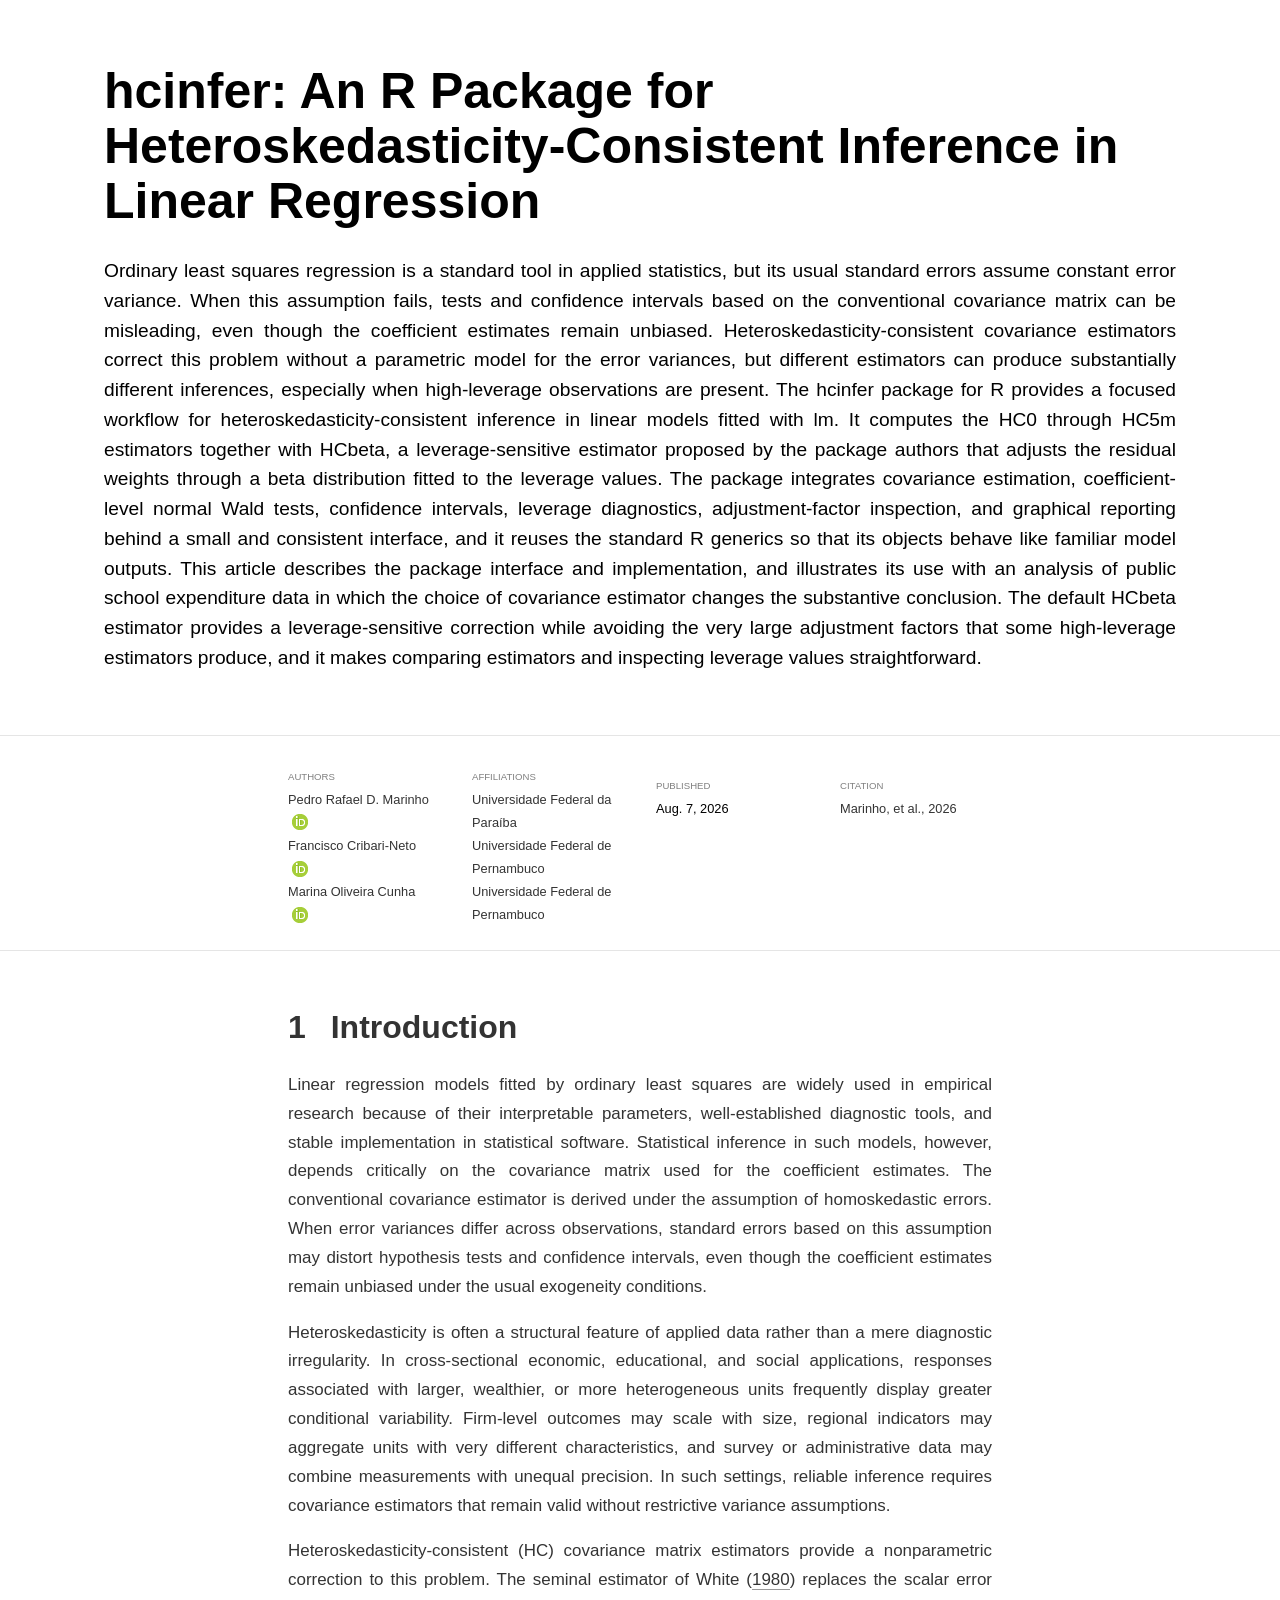
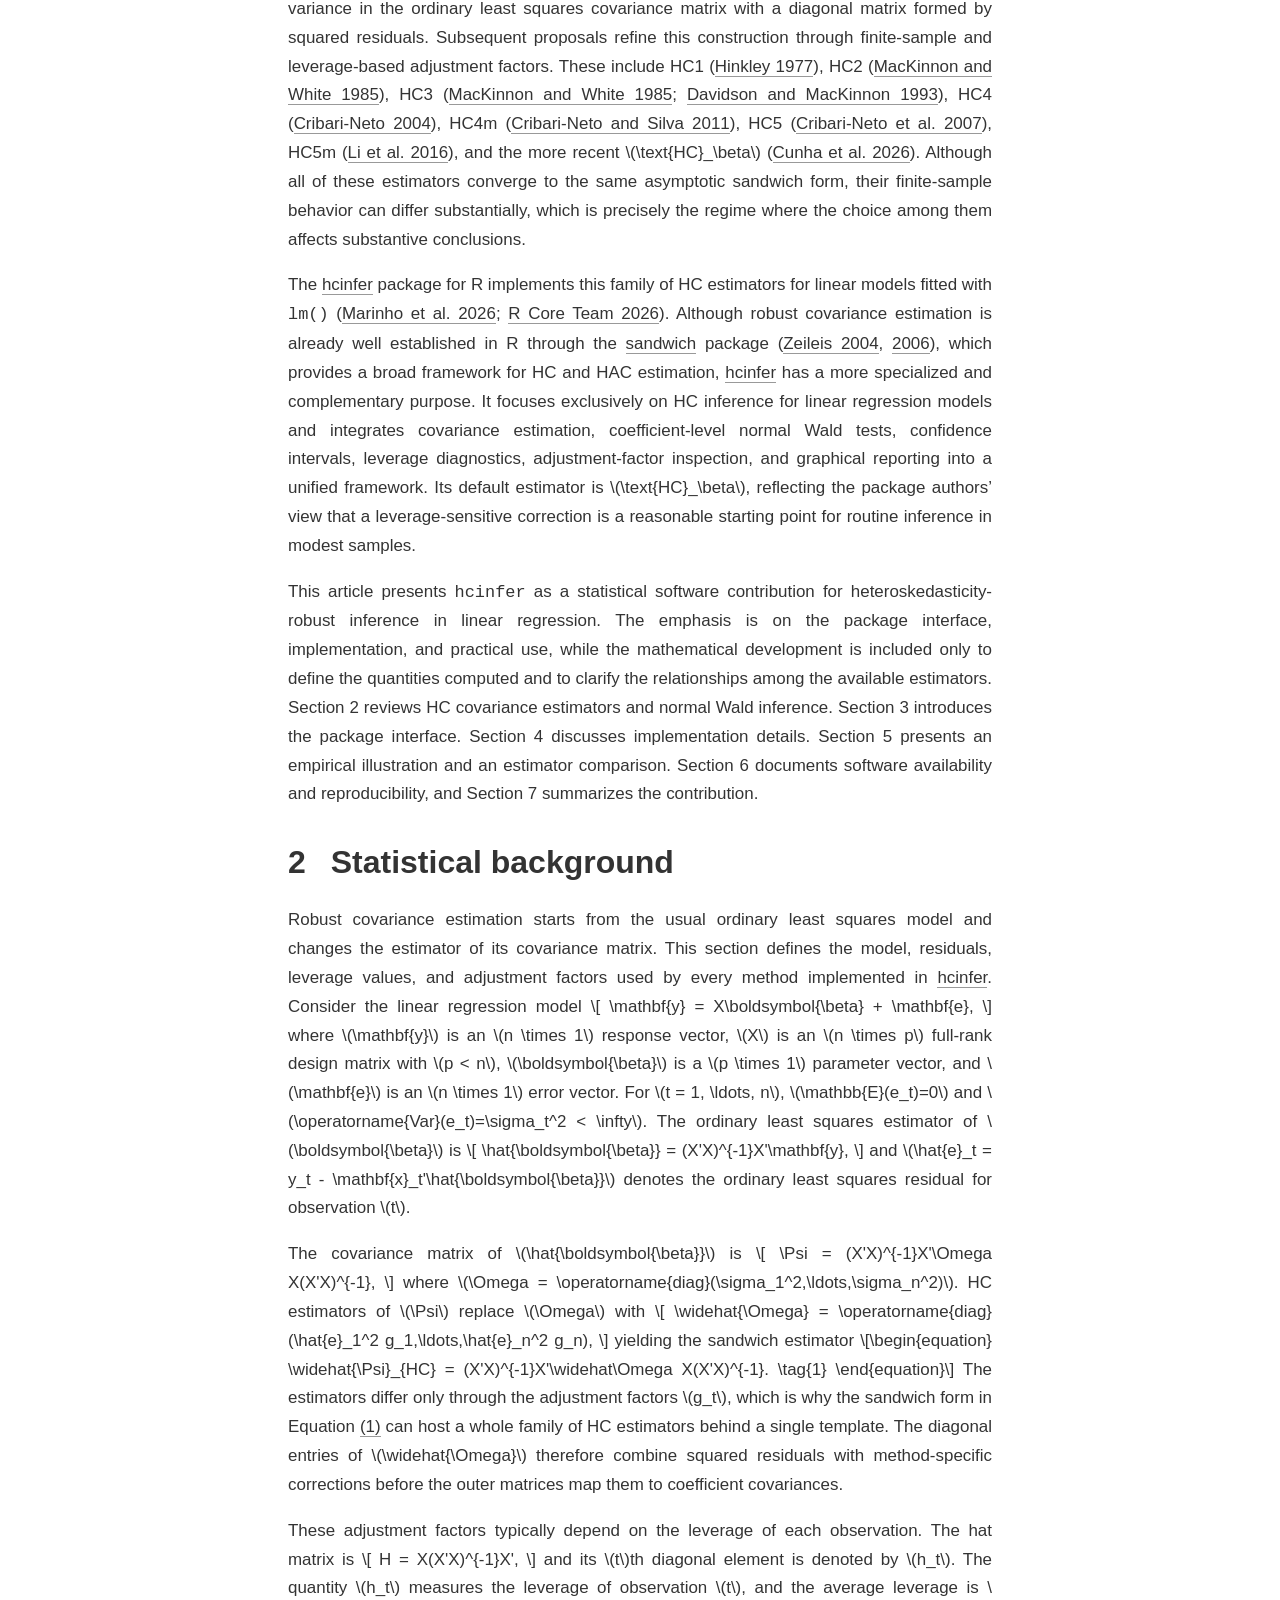
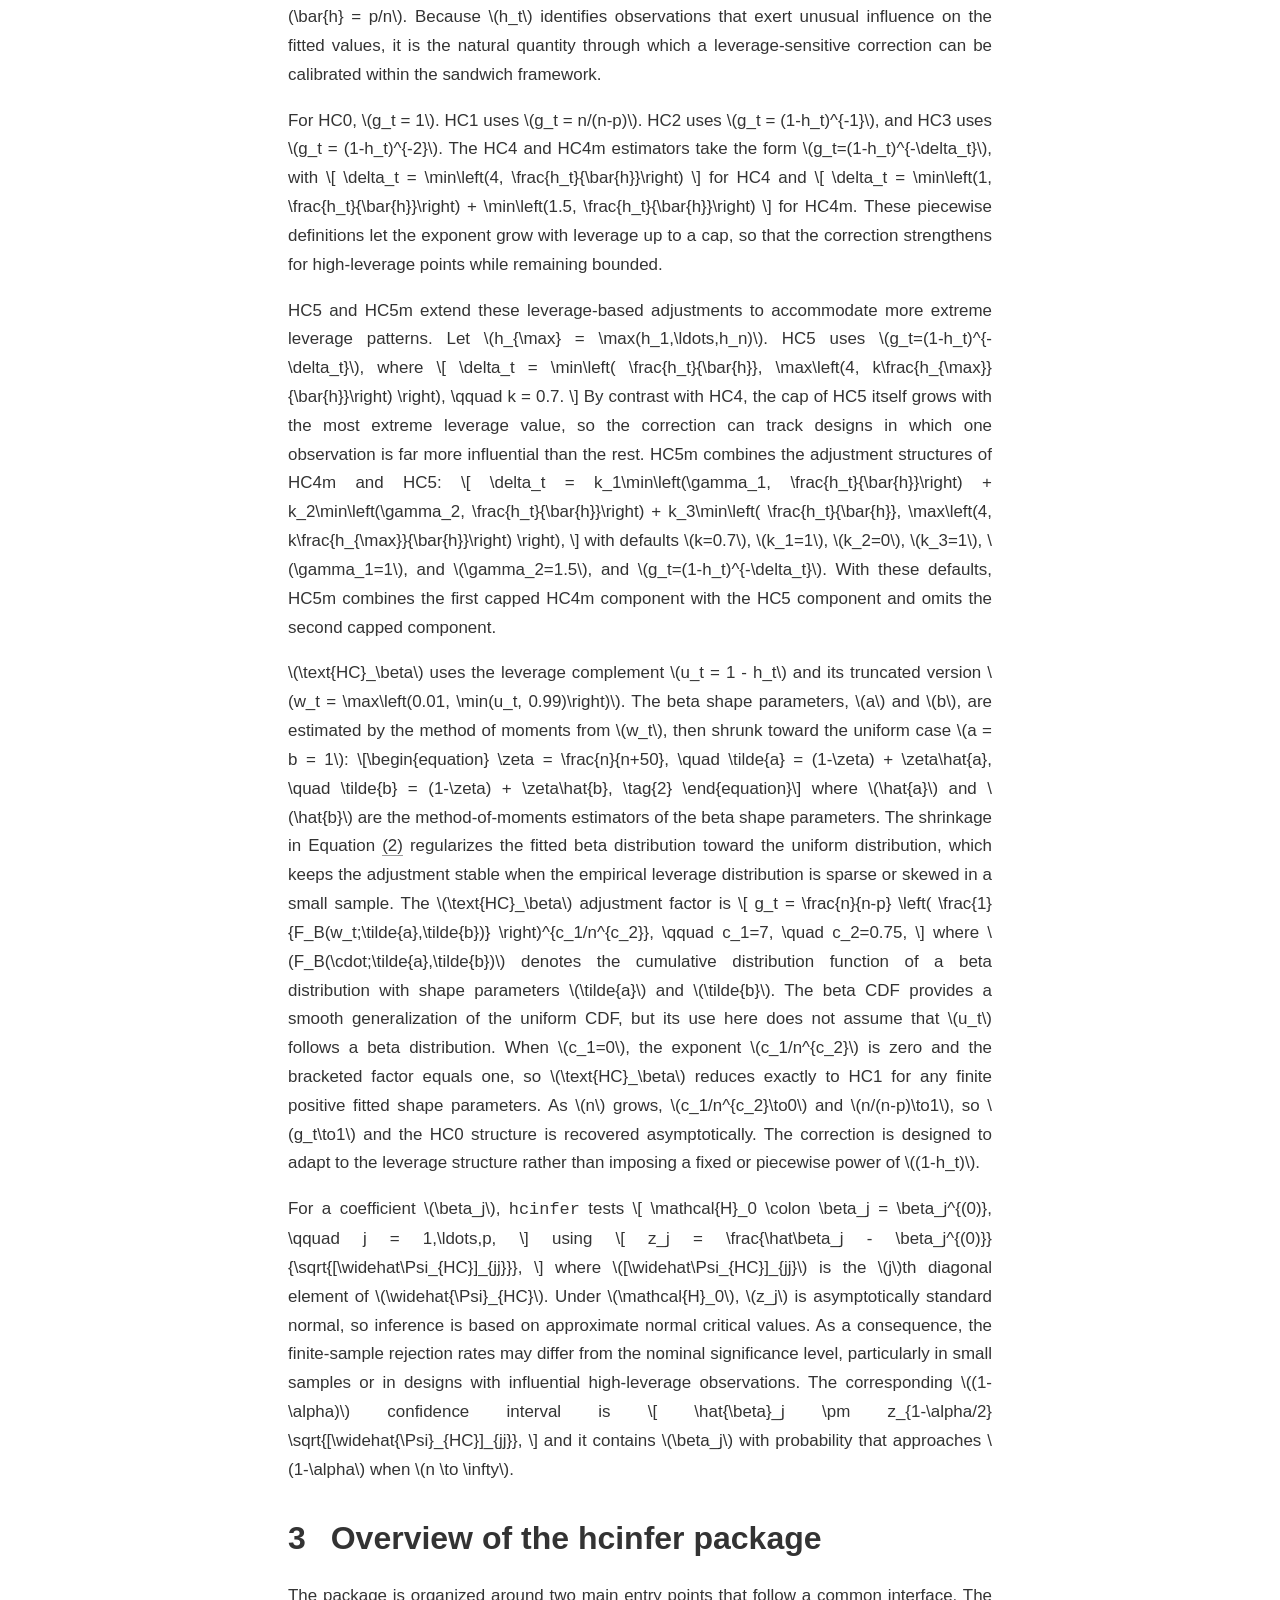
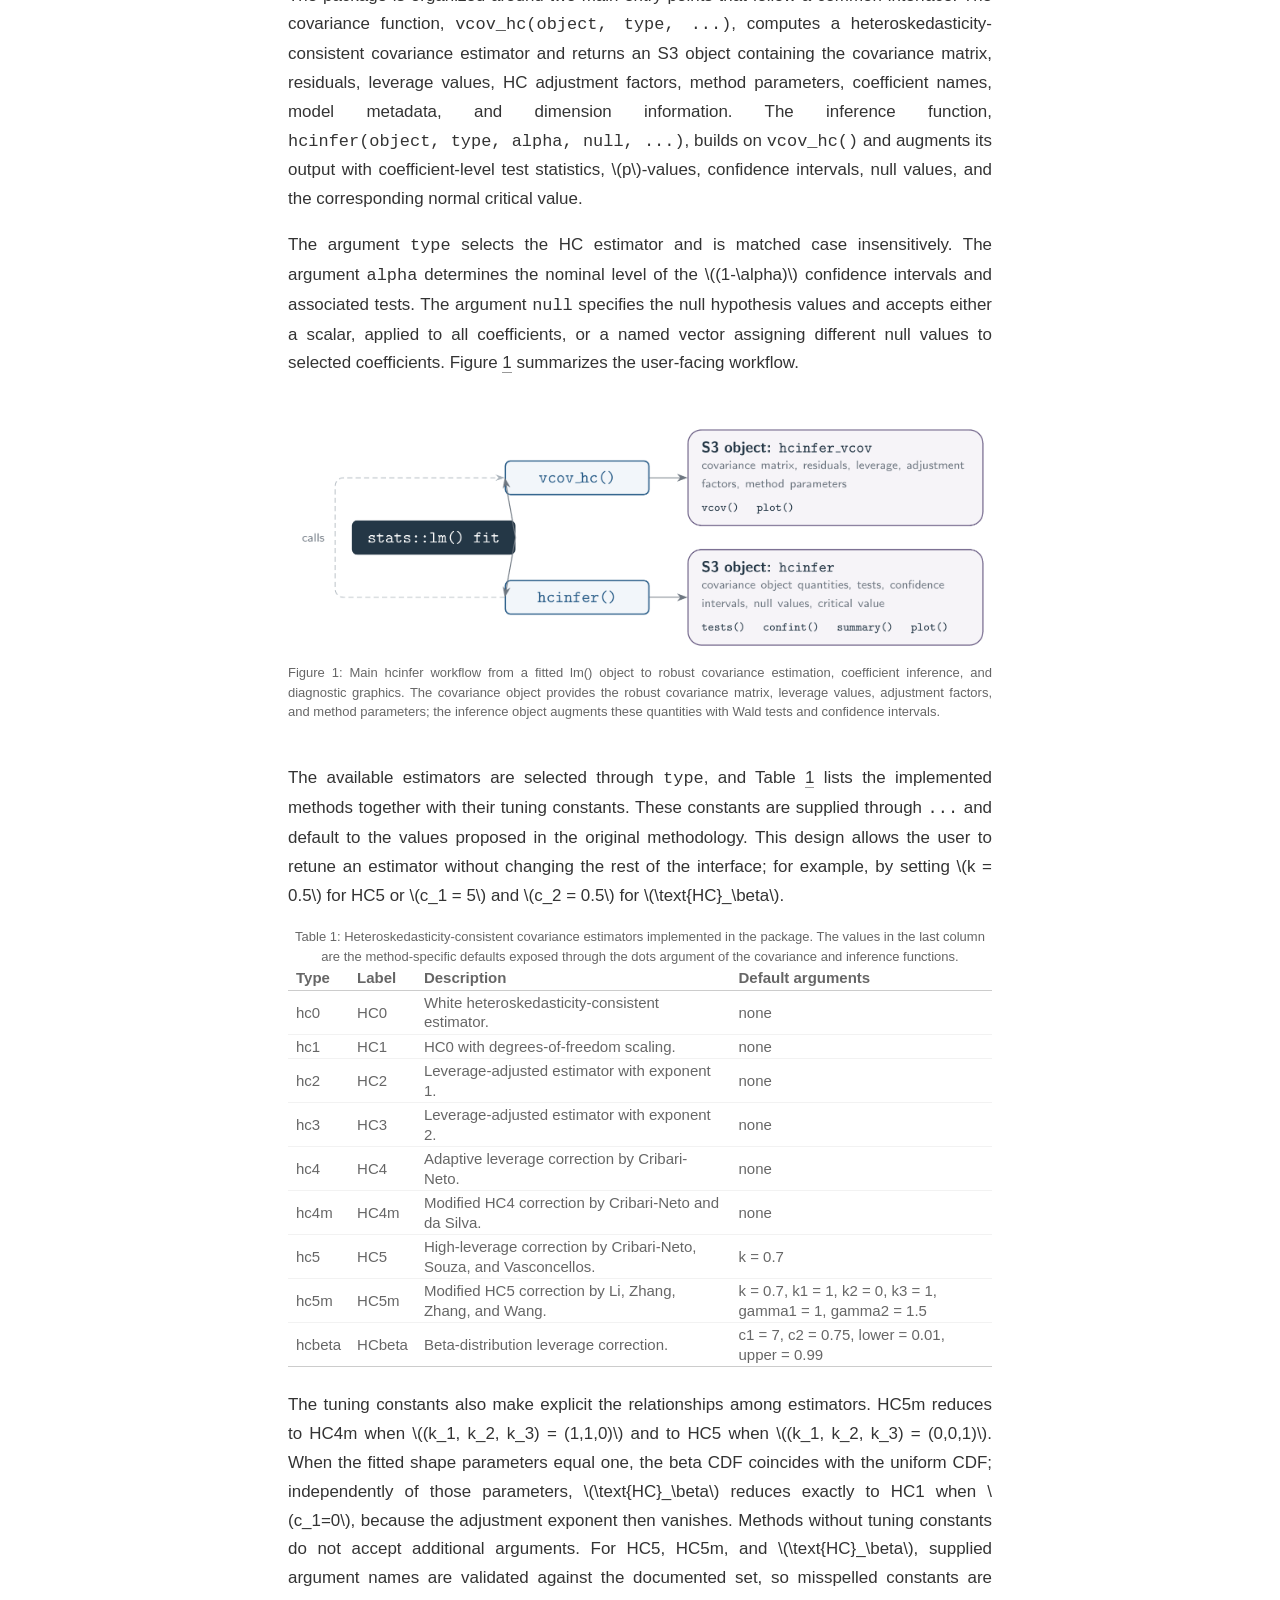
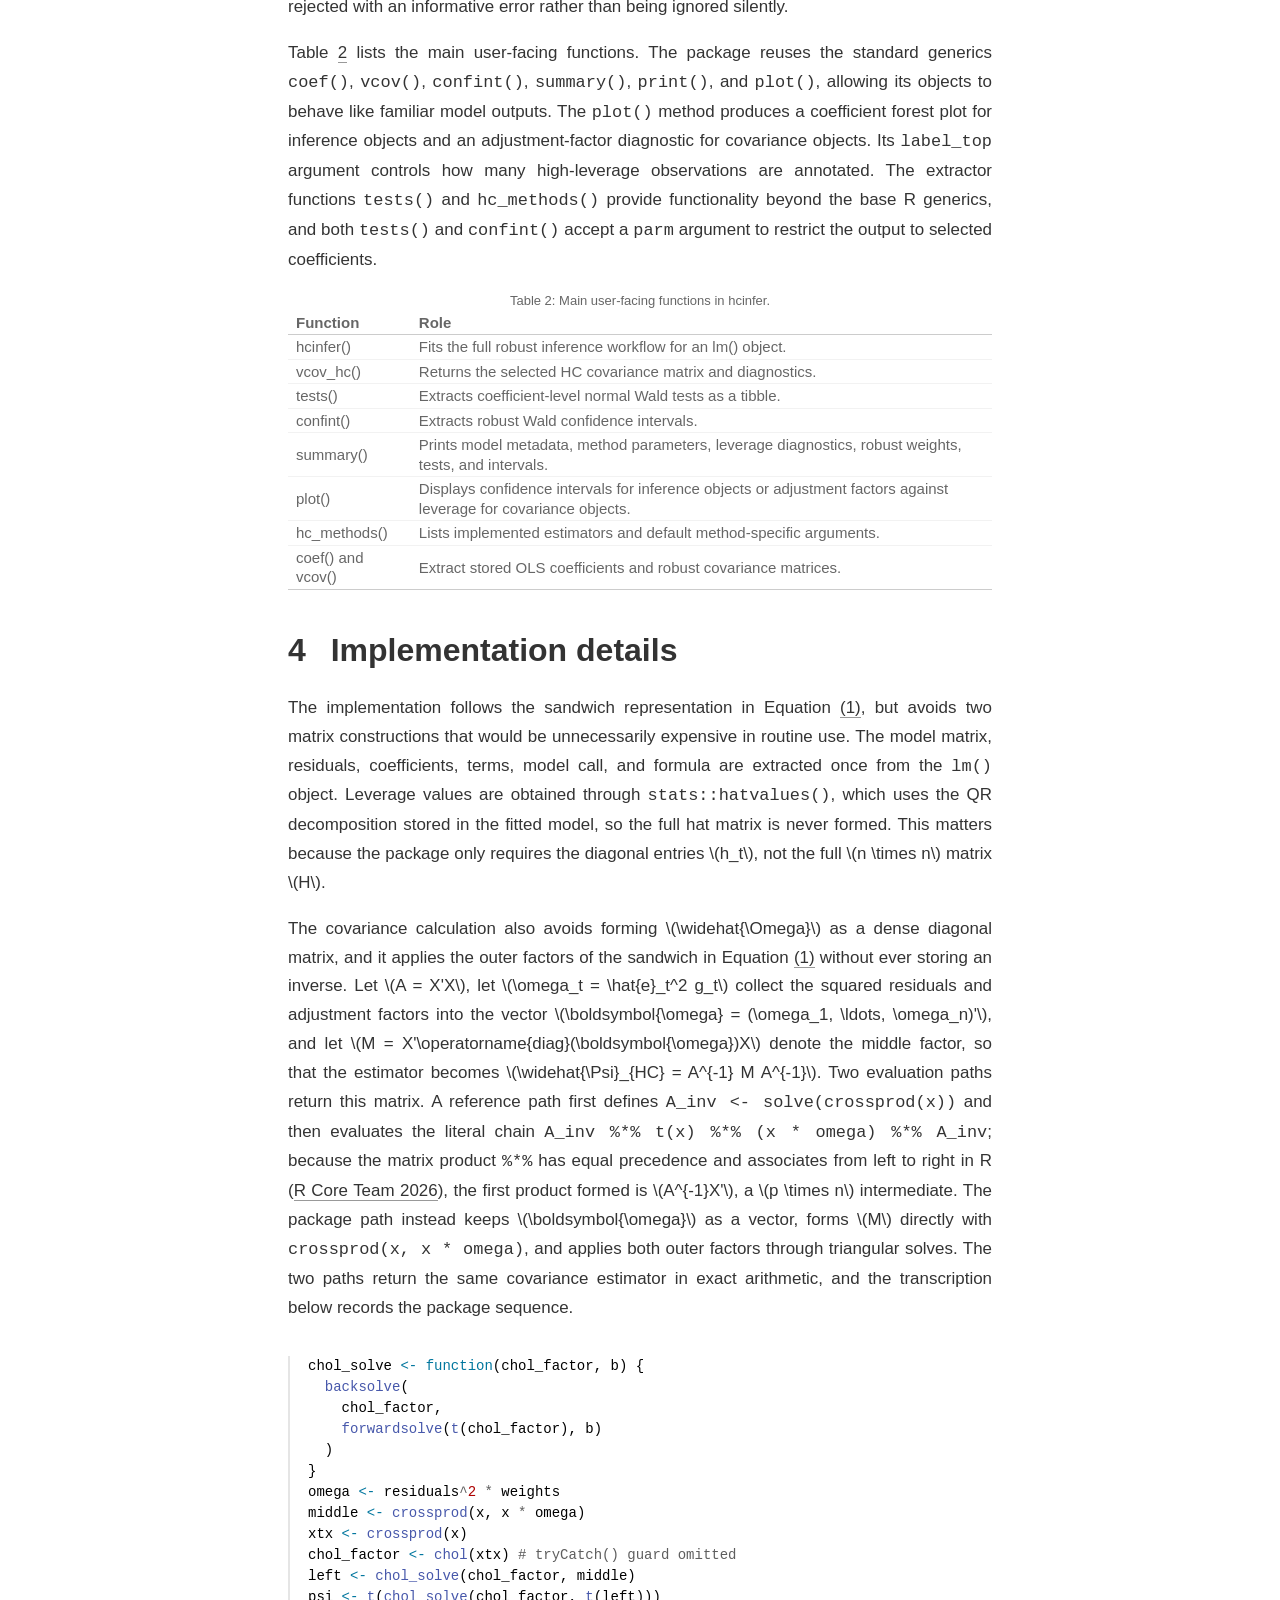
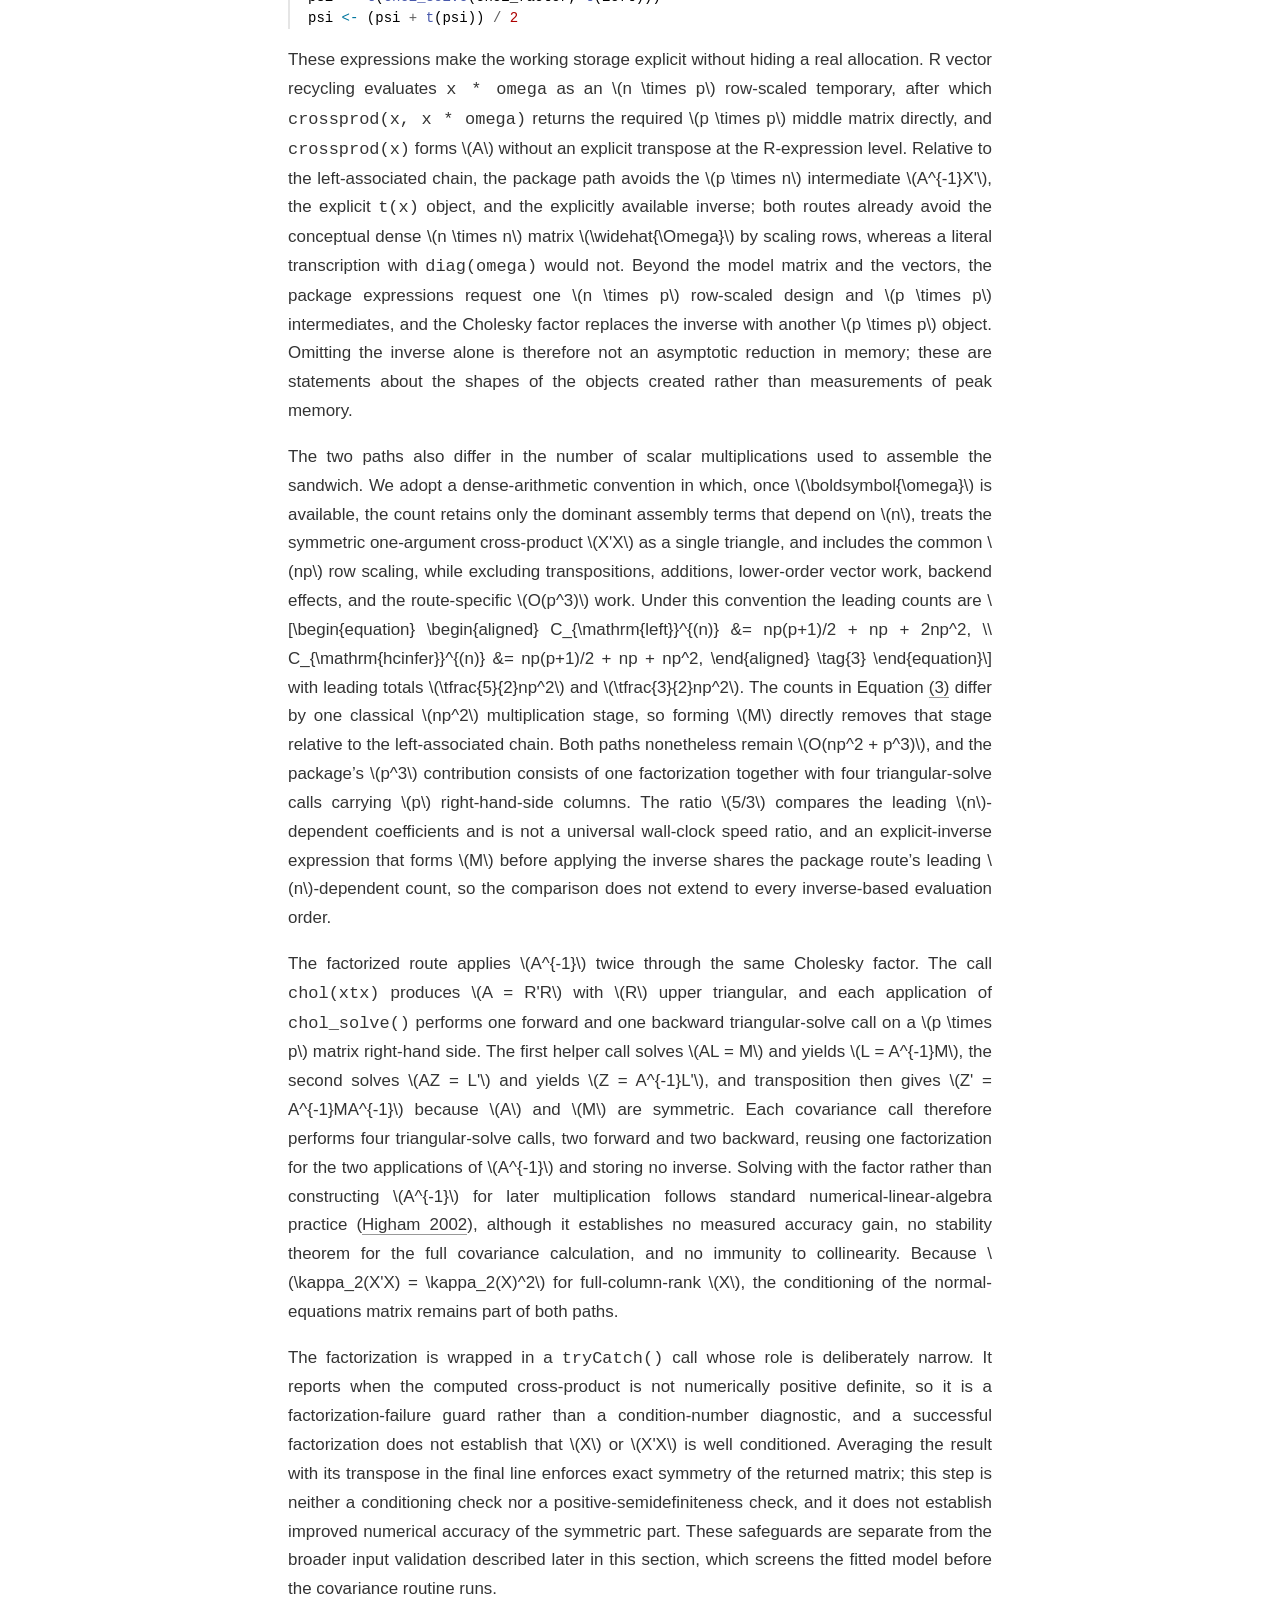
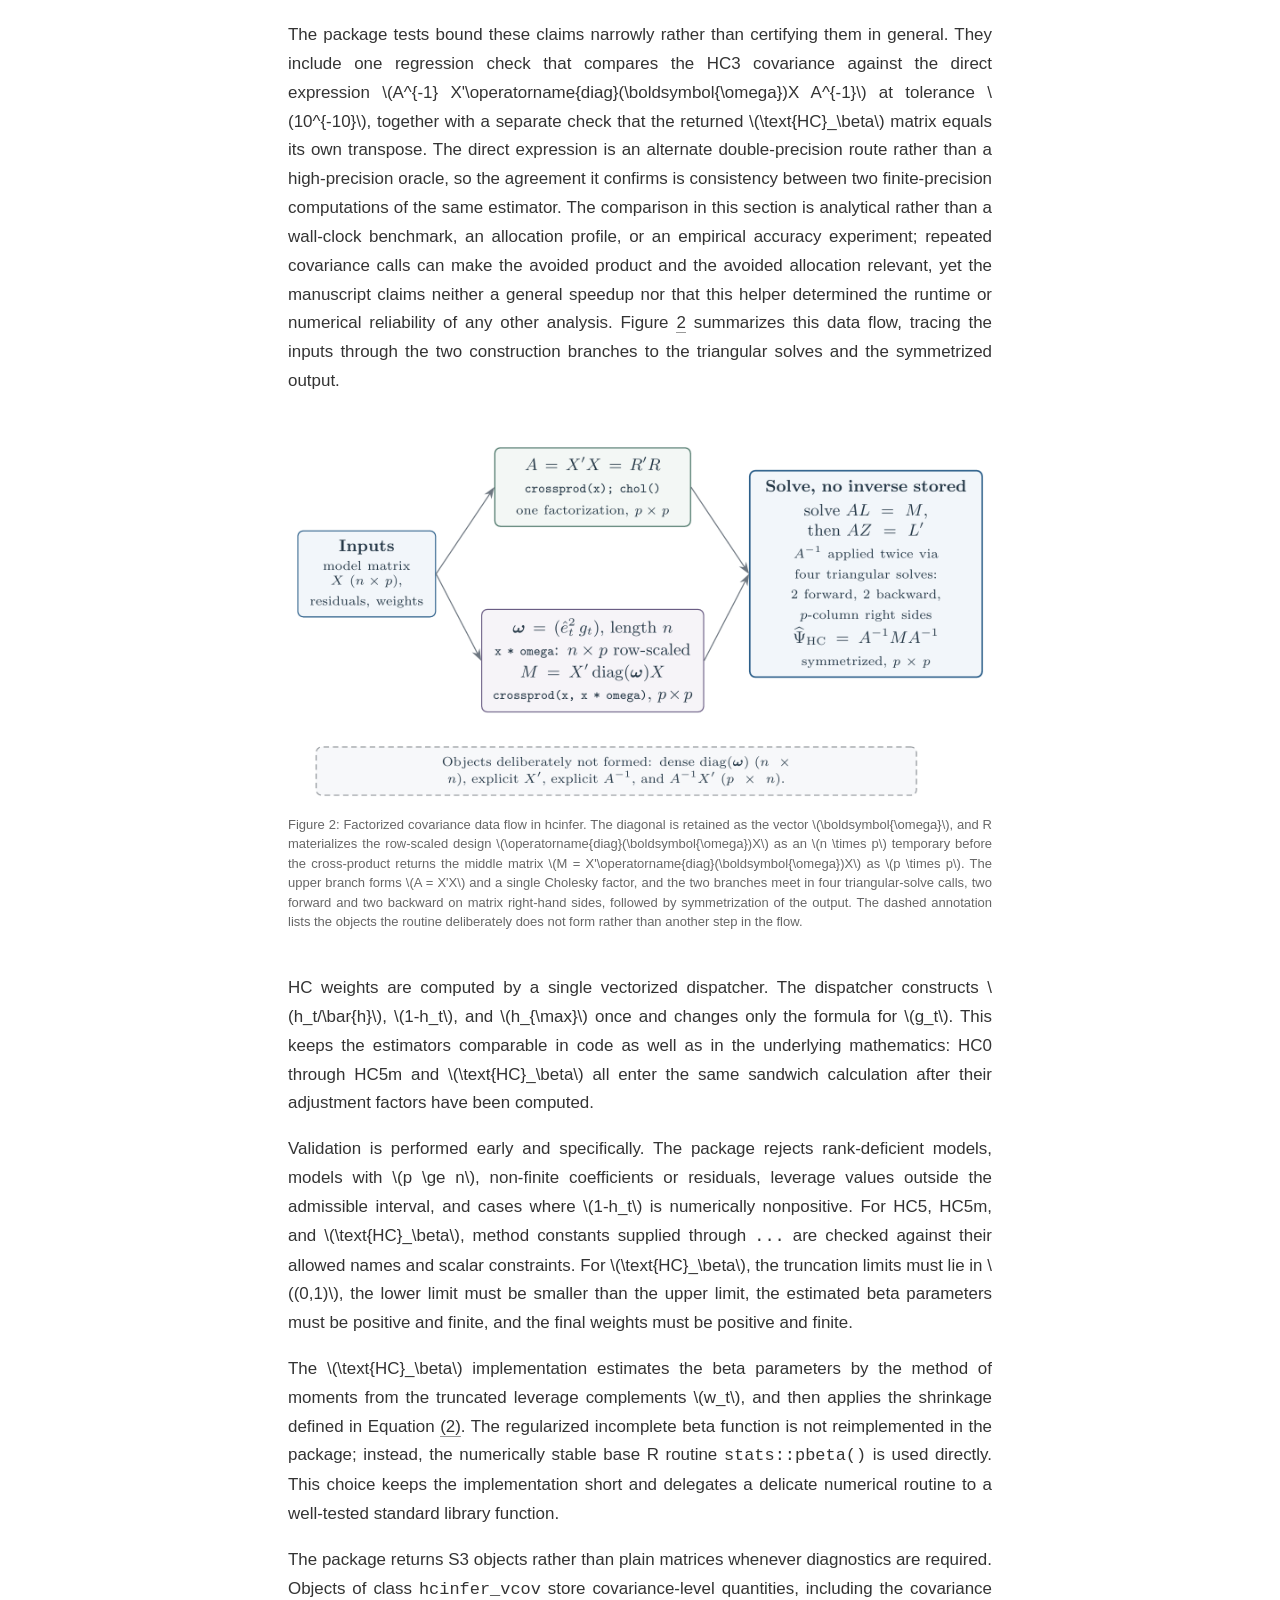
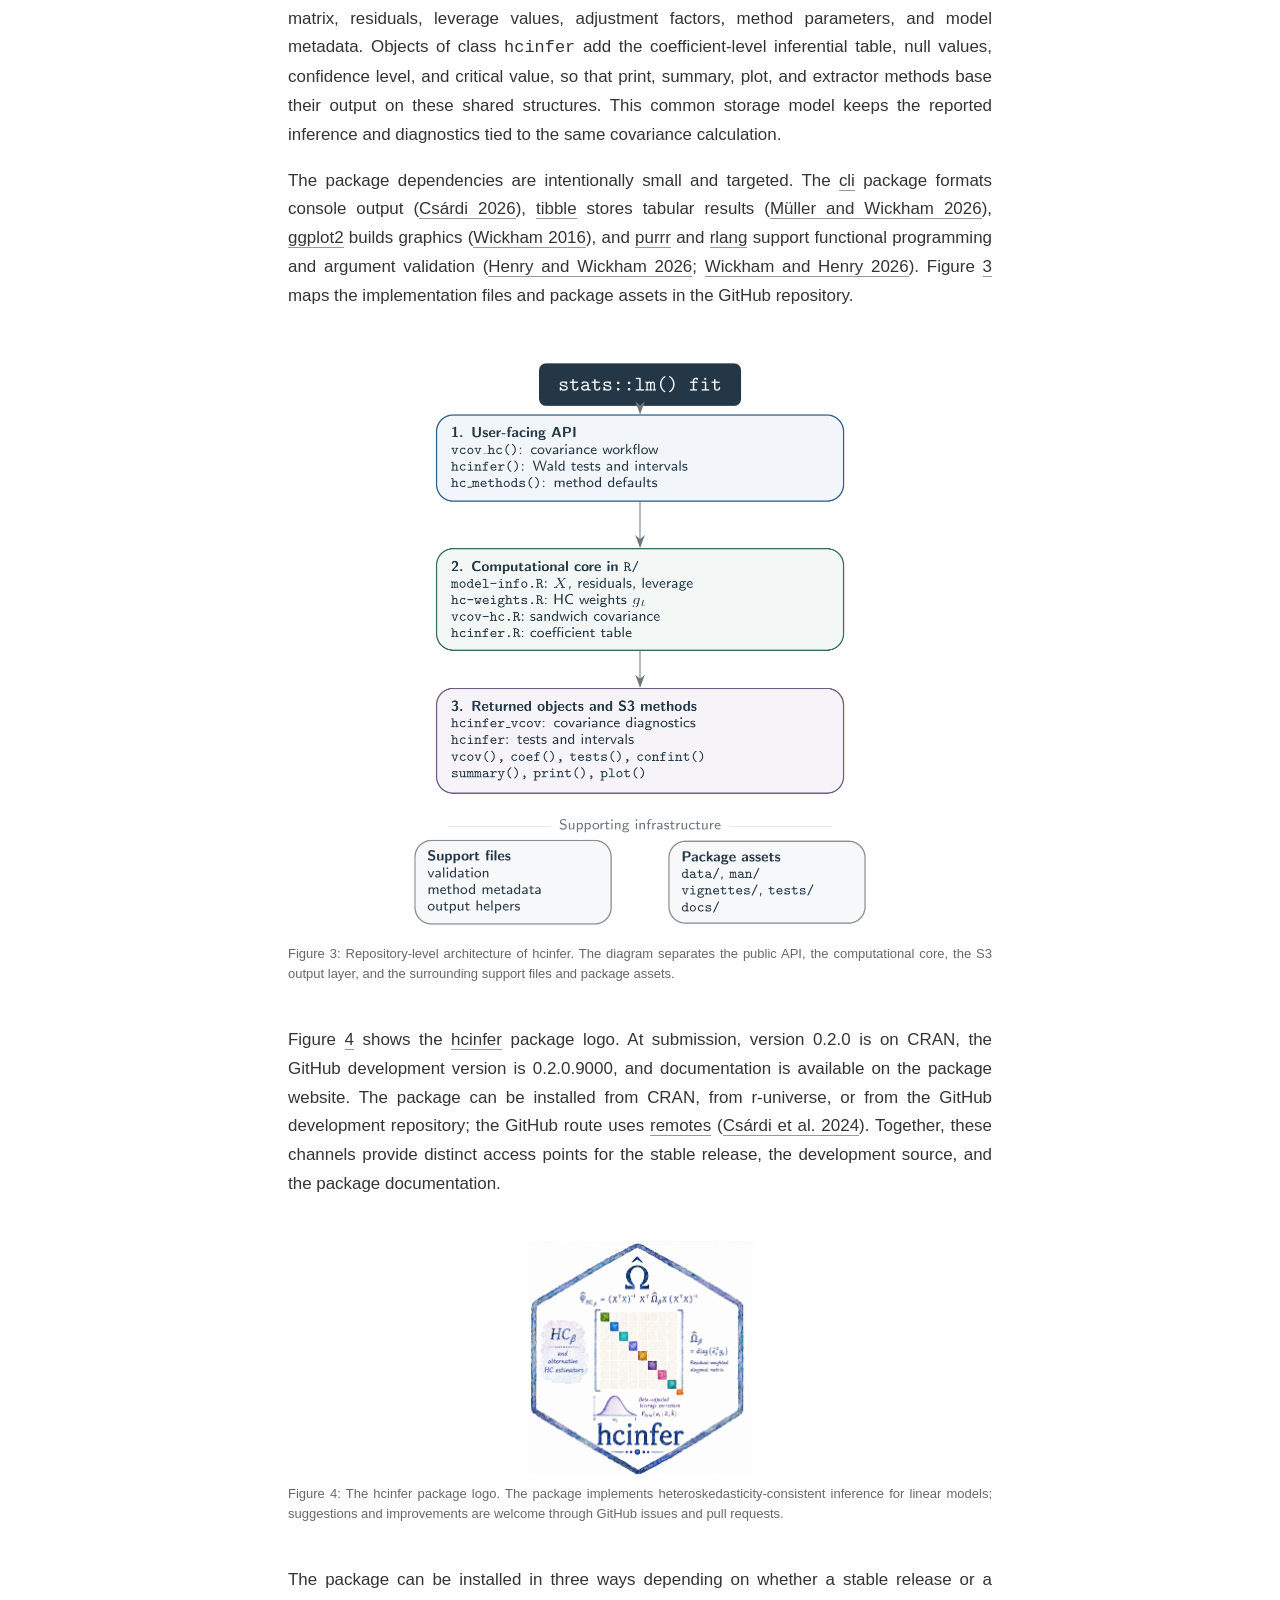
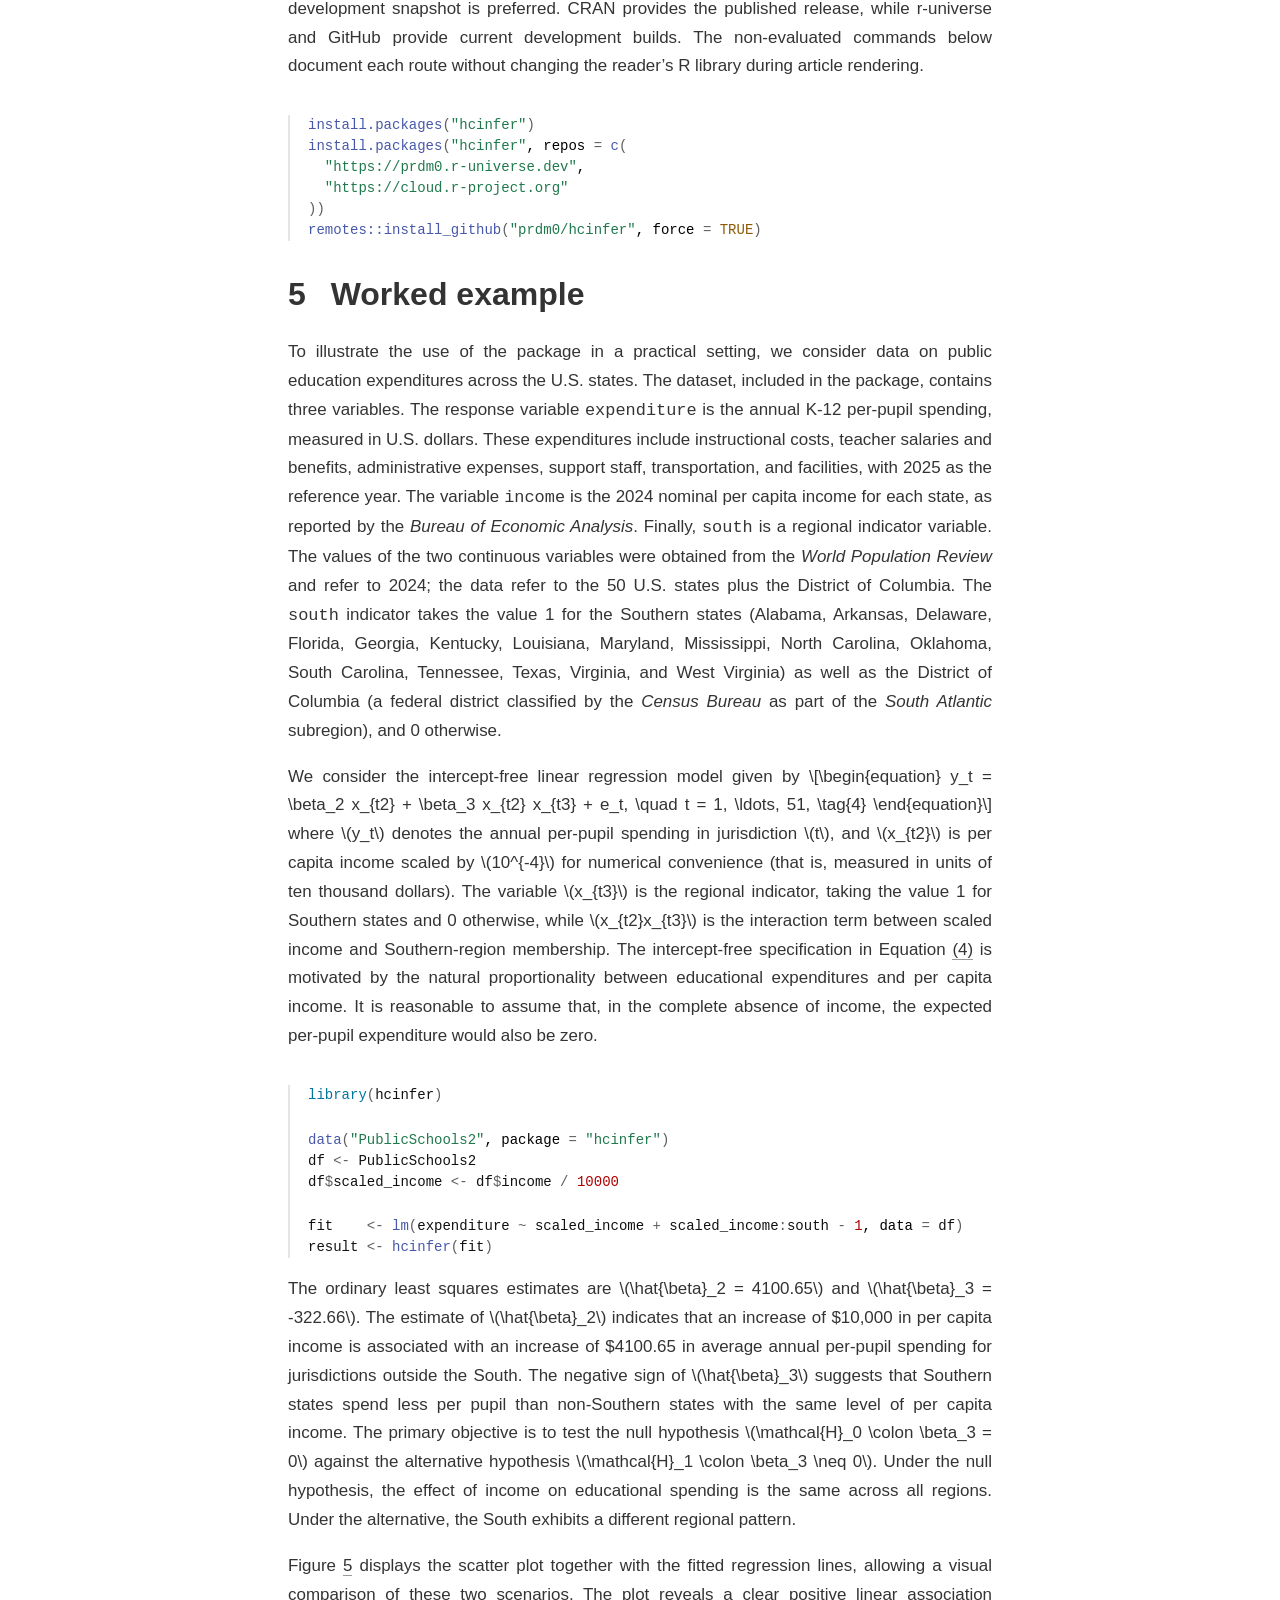
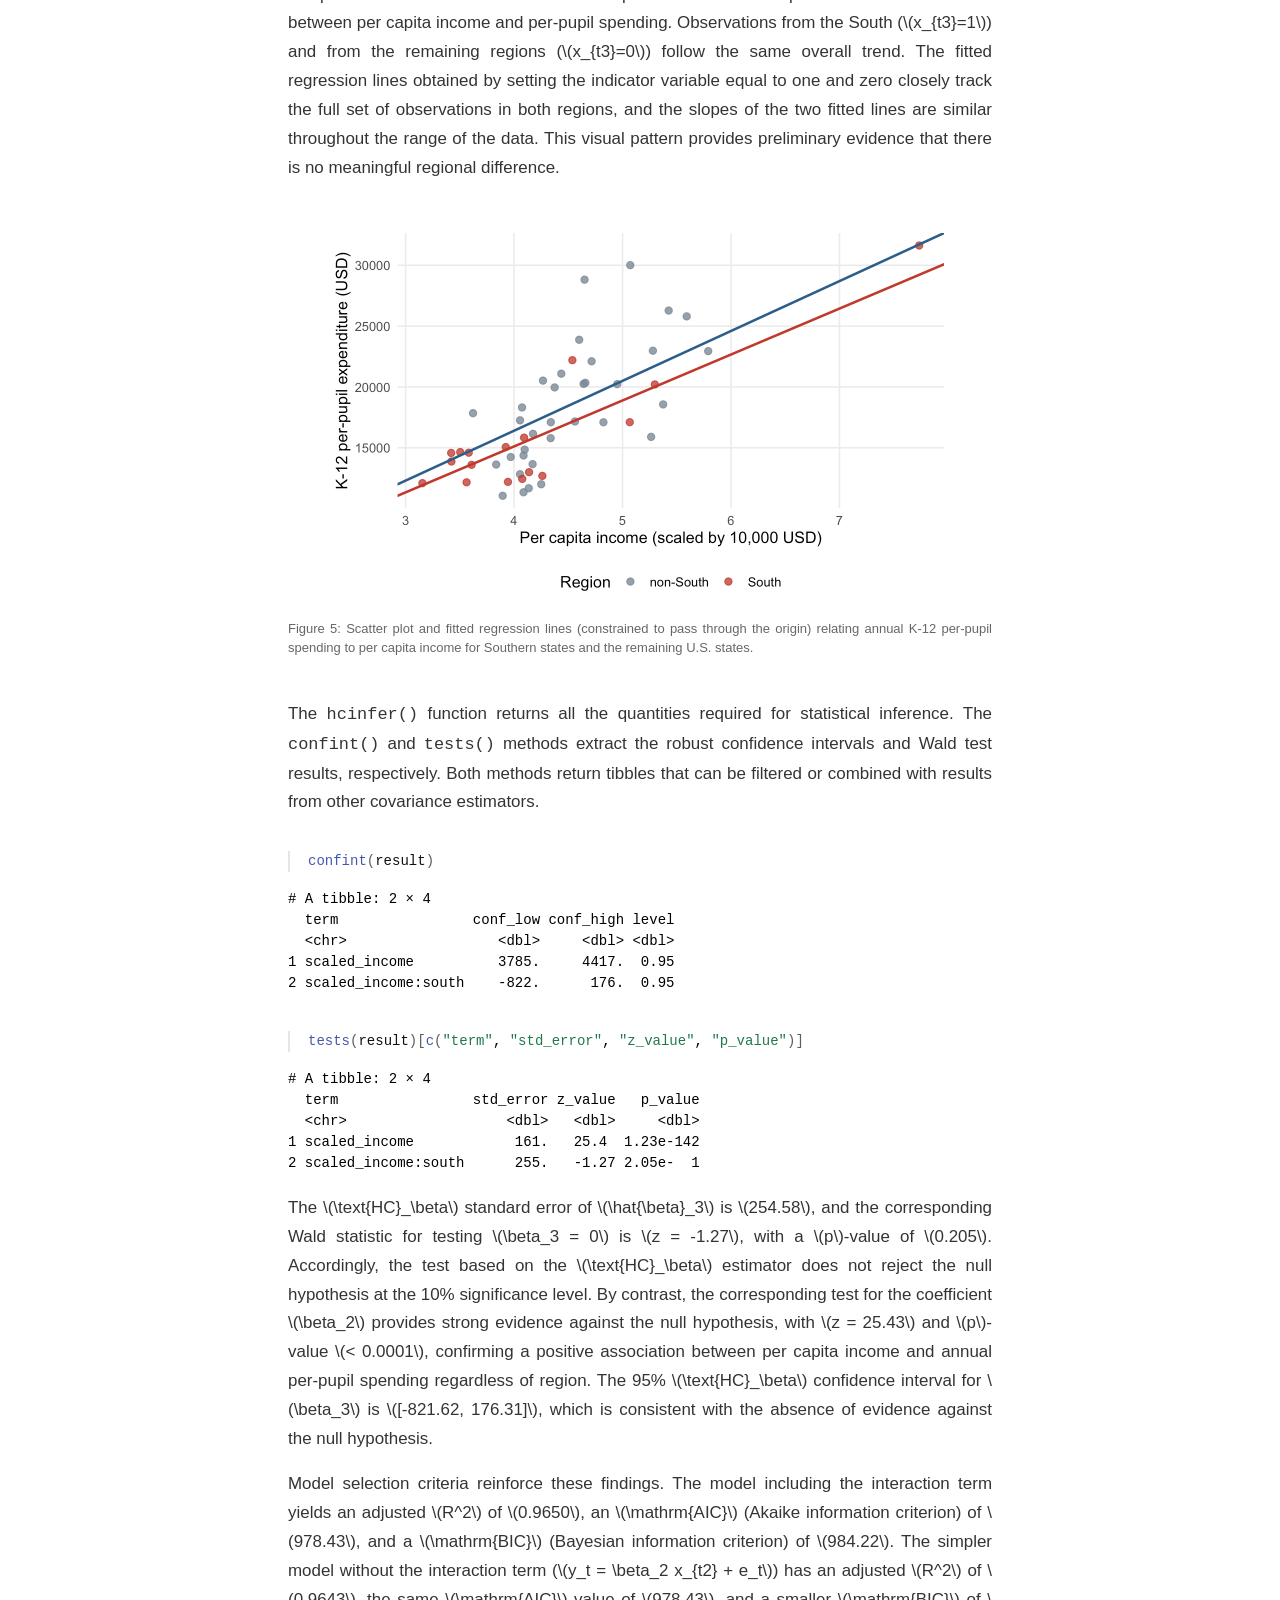
==== index.html @ 0553fd77 "new file:   index.html" ====
<!DOCTYPE html>

<html xmlns="http://www.w3.org/1999/xhtml" lang="en" xml:lang="en">

<head>
  <meta charset="utf-8" />
  <meta name="viewport" content="width=device-width, initial-scale=1" />
  <meta http-equiv="X-UA-Compatible" content="IE=Edge,chrome=1" />
  <meta name="generator" content="distill" />

  <style type="text/css">

body {
visibility: hidden;
}
</style>

 <!--radix_placeholder_import_source-->
 <!--/radix_placeholder_import_source-->

<style type="text/css">code{white-space: pre;}</style>
<style type="text/css" data-origin="pandoc">
html { -webkit-text-size-adjust: 100%; }
pre > code.sourceCode { white-space: pre; position: relative; }
pre > code.sourceCode > span { display: inline-block; line-height: 1.25; }
pre > code.sourceCode > span:empty { height: 1.2em; }
.sourceCode { overflow: visible; }
code.sourceCode > span { color: inherit; text-decoration: inherit; }
div.sourceCode { margin: 1em 0; }
pre.sourceCode { margin: 0; }
@media screen {
div.sourceCode { overflow: auto; }
}
@media print {
pre > code.sourceCode { white-space: pre-wrap; }
pre > code.sourceCode > span { text-indent: -5em; padding-left: 5em; }
}
pre.numberSource code
{ counter-reset: source-line 0; }
pre.numberSource code > span
{ position: relative; left: -4em; counter-increment: source-line; }
pre.numberSource code > span > a:first-child::before
{ content: counter(source-line);
position: relative; left: -1em; text-align: right; vertical-align: baseline;
border: none; display: inline-block;
-webkit-touch-callout: none; -webkit-user-select: none;
-khtml-user-select: none; -moz-user-select: none;
-ms-user-select: none; user-select: none;
padding: 0 4px; width: 4em;
color: #aaaaaa;
}
pre.numberSource { margin-left: 3em; border-left: 1px solid #aaaaaa; padding-left: 4px; }
div.sourceCode
{ color: #00769e; background-color: #f1f3f5; }
@media screen {
pre > code.sourceCode > span > a:first-child::before { text-decoration: underline; }
}
code span { color: #00769e; } 
code span.al { color: #ad0000; } 
code span.an { color: #5e5e5e; } 
code span.at { color: #657422; } 
code span.bn { color: #ad0000; } 
code span.bu { } 
code span.cf { color: #00769e; } 
code span.ch { color: #20794d; } 
code span.cn { color: #8f5902; } 
code span.co { color: #5e5e5e; } 
code span.cv { color: #5e5e5e; font-style: italic; } 
code span.do { color: #5e5e5e; font-style: italic; } 
code span.dt { color: #ad0000; } 
code span.dv { color: #ad0000; } 
code span.er { color: #ad0000; } 
code span.ex { } 
code span.fl { color: #ad0000; } 
code span.fu { color: #4758ab; } 
code span.im { } 
code span.in { color: #5e5e5e; } 
code span.kw { color: #00769e; } 
code span.op { color: #5e5e5e; } 
code span.ot { color: #00769e; } 
code span.pp { color: #ad0000; } 
code span.sc { color: #5e5e5e; } 
code span.ss { color: #20794d; } 
code span.st { color: #20794d; } 
code span.va { color: #111111; } 
code span.vs { color: #20794d; } 
code span.wa { color: #5e5e5e; font-style: italic; } 
</style>

<style>
div.csl-bib-body { }
div.csl-entry {
clear: both;
margin-bottom: 0em;
}
.hanging div.csl-entry {
margin-left:2em;
text-indent:-2em;
}
div.csl-left-margin {
min-width:2em;
float:left;
}
div.csl-right-inline {
margin-left:2em;
padding-left:1em;
}
div.csl-indent {
margin-left: 2em;
}
</style>

  <!--radix_placeholder_meta_tags-->
  <title>hcinfer: An R Package for Heteroskedasticity-Consistent Inference in Linear Regression</title>

  <meta property="description" itemprop="description" content="Ordinary least squares regression is a standard tool in applied statistics, but its usual standard errors assume constant error variance. When this assumption fails, tests and confidence intervals based on the conventional covariance matrix can be misleading, even though the coefficient estimates remain unbiased. Heteroskedasticity-consistent covariance estimators correct this problem without a parametric model for the error variances, but different estimators can produce substantially different inferences, especially when high-leverage observations are present. The hcinfer package for R provides a focused workflow for heteroskedasticity-consistent inference in linear models fitted with lm. It computes the HC0 through HC5m estimators together with HCbeta, a leverage-sensitive estimator proposed by the package authors that adjusts the residual weights through a beta distribution fitted to the leverage values. The package integrates covariance estimation, coefficient-level normal Wald tests, confidence intervals, leverage diagnostics, adjustment-factor inspection, and graphical reporting behind a small and consistent interface, and it reuses the standard R generics so that its objects behave like familiar model outputs. This article describes the package interface and implementation, and illustrates its use with an analysis of public school expenditure data in which the choice of covariance estimator changes the substantive conclusion. The default HCbeta estimator provides a leverage-sensitive correction while avoiding the very large adjustment factors that some high-leverage estimators produce, and it makes comparing estimators and inspecting leverage values straightforward." />


  <!--  https://schema.org/Article -->
  <meta property="article:published" itemprop="datePublished" content="2026-08-07" />
  <meta property="article:created" itemprop="dateCreated" content="2026-08-07" />
  <meta name="article:author" content="Pedro Rafael D. Marinho" />
  <meta name="article:author" content="Francisco Cribari-Neto" />
  <meta name="article:author" content="Marina Oliveira Cunha" />

  <!--  https://developers.facebook.com/docs/sharing/webmasters#markup -->
  <meta property="og:title" content="hcinfer: An R Package for Heteroskedasticity-Consistent Inference in Linear Regression" />
  <meta property="og:type" content="article" />
  <meta property="og:description" content="Ordinary least squares regression is a standard tool in applied statistics, but its usual standard errors assume constant error variance. When this assumption fails, tests and confidence intervals based on the conventional covariance matrix can be misleading, even though the coefficient estimates remain unbiased. Heteroskedasticity-consistent covariance estimators correct this problem without a parametric model for the error variances, but different estimators can produce substantially different inferences, especially when high-leverage observations are present. The hcinfer package for R provides a focused workflow for heteroskedasticity-consistent inference in linear models fitted with lm. It computes the HC0 through HC5m estimators together with HCbeta, a leverage-sensitive estimator proposed by the package authors that adjusts the residual weights through a beta distribution fitted to the leverage values. The package integrates covariance estimation, coefficient-level normal Wald tests, confidence intervals, leverage diagnostics, adjustment-factor inspection, and graphical reporting behind a small and consistent interface, and it reuses the standard R generics so that its objects behave like familiar model outputs. This article describes the package interface and implementation, and illustrates its use with an analysis of public school expenditure data in which the choice of covariance estimator changes the substantive conclusion. The default HCbeta estimator provides a leverage-sensitive correction while avoiding the very large adjustment factors that some high-leverage estimators produce, and it makes comparing estimators and inspecting leverage values straightforward." />
  <meta property="og:locale" content="en" />

  <!--  https://dev.twitter.com/cards/types/summary -->
  <meta property="twitter:card" content="summary" />
  <meta property="twitter:title" content="hcinfer: An R Package for Heteroskedasticity-Consistent Inference in Linear Regression" />
  <meta property="twitter:description" content="Ordinary least squares regression is a standard tool in applied statistics, but its usual standard errors assume constant error variance. When this assumption fails, tests and confidence intervals based on the conventional covariance matrix can be misleading, even though the coefficient estimates remain unbiased. Heteroskedasticity-consistent covariance estimators correct this problem without a parametric model for the error variances, but different estimators can produce substantially different inferences, especially when high-leverage observations are present. The hcinfer package for R provides a focused workflow for heteroskedasticity-consistent inference in linear models fitted with lm. It computes the HC0 through HC5m estimators together with HCbeta, a leverage-sensitive estimator proposed by the package authors that adjusts the residual weights through a beta distribution fitted to the leverage values. The package integrates covariance estimation, coefficient-level normal Wald tests, confidence intervals, leverage diagnostics, adjustment-factor inspection, and graphical reporting behind a small and consistent interface, and it reuses the standard R generics so that its objects behave like familiar model outputs. This article describes the package interface and implementation, and illustrates its use with an analysis of public school expenditure data in which the choice of covariance estimator changes the substantive conclusion. The default HCbeta estimator provides a leverage-sensitive correction while avoiding the very large adjustment factors that some high-leverage estimators produce, and it makes comparing estimators and inspecting leverage values straightforward." />

  <!--  https://scholar.google.com/intl/en/scholar/inclusion.html#indexing -->
  <meta name="citation_title" content="hcinfer: An R Package for Heteroskedasticity-Consistent Inference in Linear Regression" />
  <meta name="citation_pdf_url" content="hcinfer.pdf" />
  <meta name="citation_journal_title" content="The R Journal" />
  <meta name="citation_issn" content="2073-4859" />
  <meta name="citation_firstpage" content="1" />
  <meta name="citation_fulltext_world_readable" content />
  <meta name="citation_online_date" content="2026/08/07" />
  <meta name="citation_publication_date" content="2026/08/07" />
  <meta name="citation_author" content="Pedro Rafael D. Marinho" />
  <meta name="citation_author_institution" content="Universidade Federal da Paraíba" />
  <meta name="citation_author" content="Francisco Cribari-Neto" />
  <meta name="citation_author_institution" content="Universidade Federal de Pernambuco" />
  <meta name="citation_author" content="Marina Oliveira Cunha" />
  <meta name="citation_author_institution" content="Universidade Federal de Pernambuco" />
  <!--/radix_placeholder_meta_tags-->
  
  <meta name="citation_reference" content="citation_title=A heteroskedasticity-consistent covariance matrix estimator and a direct test for heteroskedasticity;citation_volume=48;citation_doi=10.2307/1912934;citation_author=Halbert White" />
  <meta name="citation_reference" content="citation_title=Jackknifing in unbalanced situations;citation_volume=19;citation_doi=10.1080/00401706.1977.10489550;citation_author=David V. Hinkley" />
  <meta name="citation_reference" content="citation_title=Some heteroskedasticity-consistent covariance matrix estimators with improved finite sample properties;citation_volume=29;citation_doi=10.1016/0304-4076(85)90158-7;citation_author=James G. MacKinnon;citation_author=Halbert White" />
  <meta name="citation_reference" content="citation_title=Estimation and Inference in Econometrics;citation_publisher=Oxford University Press;citation_author=Russell Davidson;citation_author=James G. MacKinnon" />
  <meta name="citation_reference" content="citation_title=Asymptotic inference under heteroskedasticity of unknown form;citation_volume=45;citation_doi=10.1016/S0167-9473(02)00366-3;citation_author=Francisco Cribari-Neto" />
  <meta name="citation_reference" content="citation_title=A new heteroskedasticity-consistent covariance matrix estimator for the linear regression model;citation_volume=95;citation_doi=10.1007/s10182-010-0141-2;citation_author=Francisco Cribari-Neto;citation_author=Wilton B. Silva" />
  <meta name="citation_reference" content="citation_title=Inference under heteroskedasticity and leveraged data;citation_volume=36;citation_doi=10.1080/03610920601126589;citation_author=Francisco Cribari-Neto;citation_author=Tatiene C. Souza;citation_author=Klaus L. P. Vasconcellos" />
  <meta name="citation_reference" content="citation_title=A new heteroskedasticity-consistent covariance matrix estimator and inference under heteroskedasticity;citation_volume=87;citation_doi=10.1080/00949655.2016.1198906;citation_author=Shang Li;citation_author=Na Zhang;citation_author=Xiaohui Zhang;citation_author=Guangming Wang" />
  <meta name="citation_reference" content="citation_title=A beta-based heteroskedasticity-consistent covariance matrix estimator;citation_doi=10.48550/arXiv.2607.10905;citation_author=Marina O. Cunha;citation_author=Francisco Cribari-Neto;citation_author=Pedro R. D. Marinho" />
  <meta name="citation_reference" content="citation_title=R: A Language and Environment for Statistical Computing;citation_publisher=R Foundation for Statistical Computing;citation_author=R: A Language and Environment for Statistical Computing" />
  <meta name="citation_reference" content="citation_title=Accuracy and Stability of Numerical Algorithms;citation_publisher=Society for Industrial; Applied Mathematics;citation_doi=10.1137/1.9780898718027;citation_author=Nicholas J. Higham" />
  <meta name="citation_reference" content="citation_title=hcinfer: Heteroskedasticity-Consistent Inference for Linear Models;citation_doi=10.32614/CRAN.package.hcinfer;citation_author=Pedro R. D. Marinho;citation_author=Francisco Cribari-Neto;citation_author=Marina O. Cunha" />
  <meta name="citation_reference" content="citation_title=Econometric computing with HC and HAC covariance matrix estimators;citation_volume=11;citation_doi=10.18637/jss.v011.i10;citation_author=Achim Zeileis" />
  <meta name="citation_reference" content="citation_title=Object-oriented computation of sandwich estimators;citation_volume=16;citation_doi=10.18637/jss.v016.i09;citation_author=Achim Zeileis" />
  <meta name="citation_reference" content="citation_title=remotes: R Package Installation from Remote Repositories, Including GitHub;citation_doi=10.32614/CRAN.package.remotes;citation_author=Gábor Csárdi;citation_author=Jim Hester;citation_author=Hadley Wickham;citation_author=Winston Chang;citation_author=Martin Morgan;citation_author=Dan Tenenbaum" />
  <meta name="citation_reference" content="citation_title=cli: Helpers for Developing Command Line Interfaces;citation_doi=10.32614/CRAN.package.cli;citation_author=Gábor Csárdi" />
  <meta name="citation_reference" content="citation_title=ggplot2: Elegant Graphics for Data Analysis;citation_publisher=Springer-Verlag New York;citation_doi=10.1007/978-3-319-24277-4;citation_author=Hadley Wickham" />
  <meta name="citation_reference" content="citation_title=tibble: Simple Data Frames;citation_doi=10.32614/CRAN.package.tibble;citation_author=Kirill Müller;citation_author=Hadley Wickham" />
  <meta name="citation_reference" content="citation_title=purrr: Functional Programming Tools;citation_doi=10.32614/CRAN.package.purrr;citation_author=Hadley Wickham;citation_author=Lionel Henry" />
  <meta name="citation_reference" content="citation_title=rlang: Functions for Base Types and Core R and Tidyverse Features;citation_doi=10.32614/CRAN.package.rlang;citation_author=Lionel Henry;citation_author=Hadley Wickham" />
  <meta name="citation_reference" content="citation_title=pkgload: Simulate Package Installation and Attach;citation_doi=10.32614/CRAN.package.pkgload;citation_author=Hadley Wickham;citation_author=Winston Chang;citation_author=Jim Hester;citation_author=Lionel Henry" />
  <meta name="citation_reference" content="citation_title=dplyr: A Grammar of Data Manipulation;citation_doi=10.32614/CRAN.package.dplyr;citation_author=Hadley Wickham;citation_author=Romain François;citation_author=Lionel Henry;citation_author=Kirill Müller;citation_author=Davis Vaughan" />
  <meta name="citation_reference" content="citation_title=knitr: A General-Purpose Package for Dynamic Report Generation in R;citation_author=Yihui Xie" />
  <meta name="citation_reference" content="citation_title=rmarkdown: Dynamic Documents for R;citation_author=JJ Allaire;citation_author=Yihui Xie;citation_author=Christophe Dervieux;citation_author=Jonathan McPherson;citation_author=Javier Luraschi;citation_author=Kevin Ushey;citation_author=Aron Atkins;citation_author=Hadley Wickham;citation_author=Joe Cheng;citation_author=Winston Chang;citation_author=Richard Iannone" />
  <meta name="citation_reference" content="citation_title=testthat: Get Started with Testing;citation_volume=3;citation_author=Hadley Wickham" />
  <meta name="citation_reference" content="citation_title=GitHub Actions Documentation;citation_author=GitHub Actions Documentation" />
  <!--radix_placeholder_rmarkdown_metadata-->

  <script type="text/json" id="radix-rmarkdown-metadata">
  {"type":"list","attributes":{"names":{"type":"character","attributes":{},"value":["title","author","date","lang","description","type","preamble","bibliography","output","journal","slug","pdf_url","creative_commons","packages","CTV","csl"]}},"value":[{"type":"character","attributes":{},"value":["hcinfer: An R Package for Heteroskedasticity-Consistent Inference in Linear Regression"]},{"type":"list","attributes":{},"value":[{"type":"list","attributes":{"names":{"type":"character","attributes":{},"value":["name","affiliation","address","orcid_id","email","url"]}},"value":[{"type":"character","attributes":{},"value":["Pedro Rafael D. Marinho"]},{"type":"character","attributes":{},"value":["Universidade Federal da Paraíba"]},{"type":"character","attributes":{},"value":["Departamento de Estatística, Universidade Federal da Paraíba","João Pessoa/PB, Brazil"]},{"type":"character","attributes":{},"value":["0000-0003-1591-8300"]},{"type":"character","attributes":{},"value":["pedro.rafael.marinho@gmail.com"]},{"type":"character","attributes":{},"value":["https://github.com/prdm0"]}]},{"type":"list","attributes":{"names":{"type":"character","attributes":{},"value":["name","affiliation","address","orcid_id","email"]}},"value":[{"type":"character","attributes":{},"value":["Francisco Cribari-Neto"]},{"type":"character","attributes":{},"value":["Universidade Federal de Pernambuco"]},{"type":"character","attributes":{},"value":["Departamento de Estatística, Universidade Federal de Pernambuco","Recife/PE, Brazil"]},{"type":"character","attributes":{},"value":["0000-0002-5909-6698"]},{"type":"character","attributes":{},"value":["cribari@gmail.com"]}]},{"type":"list","attributes":{"names":{"type":"character","attributes":{},"value":["name","affiliation","address","orcid_id","email"]}},"value":[{"type":"character","attributes":{},"value":["Marina Oliveira Cunha"]},{"type":"character","attributes":{},"value":["Universidade Federal de Pernambuco"]},{"type":"character","attributes":{},"value":["Departamento de Estatística, Universidade Federal de Pernambuco","Recife/PE, Brazil"]},{"type":"character","attributes":{},"value":["0009-0007-4938-3881"]},{"type":"character","attributes":{},"value":["marina.oliveirac@ufpe.br"]}]}]},{"type":"character","attributes":{},"value":["2026-08-07"]},{"type":"character","attributes":{},"value":["en"]},{"type":"character","attributes":{},"value":["Ordinary least squares regression is a standard tool in applied statistics, but its usual standard errors assume constant error variance. When this assumption fails, tests and confidence intervals based on the conventional covariance matrix can be misleading, even though the coefficient estimates remain unbiased. Heteroskedasticity-consistent covariance estimators correct this problem without a parametric model for the error variances, but different estimators can produce substantially different inferences, especially when high-leverage observations are present. The hcinfer package for R provides a focused workflow for heteroskedasticity-consistent inference in linear models fitted with lm. It computes the HC0 through HC5m estimators together with HCbeta, a leverage-sensitive estimator proposed by the package authors that adjusts the residual weights through a beta distribution fitted to the leverage values. The package integrates covariance estimation, coefficient-level normal Wald tests, confidence intervals, leverage diagnostics, adjustment-factor inspection, and graphical reporting behind a small and consistent interface, and it reuses the standard R generics so that its objects behave like familiar model outputs. This article describes the package interface and implementation, and illustrates its use with an analysis of public school expenditure data in which the choice of covariance estimator changes the substantive conclusion. The default HCbeta estimator provides a leverage-sensitive correction while avoiding the very large adjustment factors that some high-leverage estimators produce, and it makes comparing estimators and inspecting leverage values straightforward.\n"]},{"type":"character","attributes":{},"value":["package"]},{"type":"character","attributes":{},"value":["\\usepackage{booktabs}\n"]},{"type":"character","attributes":{},"value":["hcinfer.bib"]},{"type":"list","attributes":{"names":{"type":"character","attributes":{},"value":["rjtools::rjournal_pdf_article","distill::distill_article"]}},"value":[{"type":"list","attributes":{"names":{"type":"character","attributes":{},"value":["toc"]}},"value":[{"type":"logical","attributes":{},"value":[false]}]},{"type":"list","attributes":{"names":{"type":"character","attributes":{},"value":["self_contained","toc","mathjax","css"]}},"value":[{"type":"logical","attributes":{},"value":[true]},{"type":"logical","attributes":{},"value":[false]},{"type":"character","attributes":{},"value":["https://mathjax.rstudio.com/latest/MathJax.js?config=TeX-AMS-MML_SVG"]},{"type":"character","attributes":{},"value":["custom.css"]}]}]},{"type":"list","attributes":{"names":{"type":"character","attributes":{},"value":["title","issn","firstpage","lastpage"]}},"value":[{"type":"character","attributes":{},"value":["The R Journal"]},{"type":"character","attributes":{},"value":["2073-4859"]},{"type":"double","attributes":{},"value":[1]},{"type":"NULL"}]},{"type":"character","attributes":{},"value":["hcinfer"]},{"type":"character","attributes":{},"value":["hcinfer.pdf"]},{"type":"character","attributes":{},"value":["CC BY"]},{"type":"list","attributes":{"names":{"type":"character","attributes":{},"value":["cran","bioc"]}},"value":[{"type":"character","attributes":{},"value":["hcinfer","sandwich","cli","tibble","ggplot2","purrr","rlang","remotes","pkgload","dplyr","knitr","rmarkdown","testthat"]},{"type":"list","attributes":{},"value":[]}]},{"type":"character","attributes":{},"value":["ChemPhys","Databases","Econometrics","Finance","HighPerformanceComputing","ModelDeployment","NetworkAnalysis","Phylogenetics","ReproducibleResearch","Robust","Spatial","TeachingStatistics"]},{"type":"character","attributes":{},"value":["/Users/prdm0/Library/R/arm64/4.6/library/rjtools/rjournal.csl"]}]}
  </script>
  <!--/radix_placeholder_rmarkdown_metadata-->
  
  <script type="text/json" id="radix-resource-manifest">
  {"type":"list","attributes":{},"value":[]}
  </script>
  <!--radix_placeholder_navigation_in_header-->
  <!--/radix_placeholder_navigation_in_header-->
  <!--radix_placeholder_distill-->

  <style type="text/css">
body {
background-color: white;
}
.pandoc-table {
width: 100%;
}
.pandoc-table>caption {
margin-bottom: 10px;
}
.pandoc-table th:not([align]) {
text-align: left;
}
.pagedtable-footer {
font-size: 15px;
}
d-byline .byline {
grid-template-columns: 2fr 2fr;
}
d-byline .byline h3 {
margin-block-start: 1.5em;
}
d-byline .byline .authors-affiliations h3 {
margin-block-start: 0.5em;
}
.authors-affiliations .orcid-id {
width: 16px;
height:16px;
margin-left: 4px;
margin-right: 4px;
vertical-align: middle;
padding-bottom: 2px;
}
d-title .dt-tags {
margin-top: 1em;
grid-column: text;
}
.dt-tags .dt-tag {
text-decoration: none;
display: inline-block;
color: rgba(0,0,0,0.6);
padding: 0em 0.4em;
margin-right: 0.5em;
margin-bottom: 0.4em;
font-size: 70%;
border: 1px solid rgba(0,0,0,0.2);
border-radius: 3px;
text-transform: uppercase;
font-weight: 500;
}
d-article table.gt_table td,
d-article table.gt_table th {
border-bottom: none;
font-size: 100%;
}
.html-widget {
margin-bottom: 2.0em;
}
.l-screen-inset {
padding-right: 16px;
}
.l-screen .caption {
margin-left: 10px;
}
.shaded {
background: rgb(247, 247, 247);
padding-top: 20px;
padding-bottom: 20px;
border-top: 1px solid rgba(0, 0, 0, 0.1);
border-bottom: 1px solid rgba(0, 0, 0, 0.1);
}
.shaded .html-widget {
margin-bottom: 0;
border: 1px solid rgba(0, 0, 0, 0.1);
}
.shaded .shaded-content {
background: white;
}
.text-output {
margin-top: 0;
line-height: 1.5em;
}
.hidden {
display: none !important;
}
hr.section-separator {
border: none;
border-top: 1px solid rgba(0, 0, 0, 0.1);
margin: 0px;
}
d-byline {
border-top: none;
}
d-article {
padding-top: 2.5rem;
padding-bottom: 30px;
border-top: none;
}
d-appendix {
padding-top: 30px;
}
d-article>p>img {
width: 100%;
}
d-article h2 {
margin: 1rem 0 1.5rem 0;
}
d-article h3 {
margin-top: 1.5rem;
}
d-article iframe {
border: 1px solid rgba(0, 0, 0, 0.1);
margin-bottom: 2.0em;
width: 100%;
}

d-article div.sourceCode code,
d-article pre code {
font-family: Consolas, Monaco, 'Andale Mono', 'Ubuntu Mono', monospace;
}
d-article pre,
d-article div.sourceCode,
d-article div.sourceCode pre {
overflow: auto;
}
d-article div.sourceCode {
background-color: white;
}
d-article div.sourceCode pre {
padding-left: 10px;
font-size: 12px;
border-left: 2px solid rgba(0,0,0,0.1);
}
d-article pre {
font-size: 12px;
color: black;
background: none;
margin-top: 0;
text-align: left;
white-space: pre;
word-spacing: normal;
word-break: normal;
word-wrap: normal;
line-height: 1.5;
-moz-tab-size: 4;
-o-tab-size: 4;
tab-size: 4;
-webkit-hyphens: none;
-moz-hyphens: none;
-ms-hyphens: none;
hyphens: none;
}
d-article pre a {
border-bottom: none;
}
d-article pre a:hover {
border-bottom: none;
text-decoration: underline;
}
d-article details {
grid-column: text;
margin-bottom: 0.8em;
}
@media(min-width: 768px) {
d-article pre,
d-article div.sourceCode,
d-article div.sourceCode pre {
overflow: visible !important;
}
d-article div.sourceCode pre {
padding-left: 18px;
font-size: 14px;
}

d-article pre.numberSource code > span {
left: -2em;
}
d-article pre {
font-size: 14px;
}
}
figure img.external {
background: white;
border: 1px solid rgba(0, 0, 0, 0.1);
box-shadow: 0 1px 8px rgba(0, 0, 0, 0.1);
padding: 18px;
box-sizing: border-box;
}

.d-contents {
grid-column: text;
color: rgba(0,0,0,0.8);
font-size: 0.9em;
padding-bottom: 1em;
margin-bottom: 1em;
padding-bottom: 0.5em;
margin-bottom: 1em;
padding-left: 0.25em;
justify-self: start;
}
@media(min-width: 1000px) {
.d-contents.d-contents-float {
height: 0;
grid-column-start: 1;
grid-column-end: 4;
justify-self: center;
padding-right: 3em;
padding-left: 2em;
}
}
.d-contents nav h3 {
font-size: 18px;
margin-top: 0;
margin-bottom: 1em;
}
.d-contents li {
list-style-type: none
}
.d-contents nav > ul {
padding-left: 0;
}
.d-contents ul {
padding-left: 1em
}
.d-contents nav ul li {
margin-top: 0.6em;
margin-bottom: 0.2em;
}
.d-contents nav a {
font-size: 13px;
border-bottom: none;
text-decoration: none
color: rgba(0, 0, 0, 0.8);
}
.d-contents nav a:hover {
text-decoration: underline solid rgba(0, 0, 0, 0.6)
}
.d-contents nav > ul > li > a {
font-weight: 600;
}
.d-contents nav > ul > li > ul {
font-weight: inherit;
}
.d-contents nav > ul > li > ul > li {
margin-top: 0.2em;
}
.d-contents nav ul {
margin-top: 0;
margin-bottom: 0.25em;
}
.d-article-with-toc h2:nth-child(2) {
margin-top: 0;
}

.figure {
position: relative;
margin-bottom: 2.5em;
margin-top: 1.5em;
}
.figure .caption {
color: rgba(0, 0, 0, 0.6);
font-size: 12px;
line-height: 1.5em;
}
.figure img.external {
background: white;
border: 1px solid rgba(0, 0, 0, 0.1);
box-shadow: 0 1px 8px rgba(0, 0, 0, 0.1);
padding: 18px;
box-sizing: border-box;
}
.figure .caption a {
color: rgba(0, 0, 0, 0.6);
}
.figure .caption b,
.figure .caption strong, {
font-weight: 600;
color: rgba(0, 0, 0, 1.0);
}

d-article .citation {
color: inherit;
cursor: inherit;
}
div.hanging-indent{
margin-left: 1em; text-indent: -1em;
}

.tippy-box[data-theme~=light-border] {
background-color: rgba(250, 250, 250, 0.95);
}
.tippy-content > p {
margin-bottom: 0;
padding: 2px;
}

@media(min-width: 1000px) {
.base-grid,
distill-header,
d-title,
d-abstract,
d-article,
d-appendix,
distill-appendix,
d-byline,
d-footnote-list,
d-citation-list,
distill-footer {
grid-template-columns: [screen-start] 1fr [page-start kicker-start] 80px [middle-start] 50px [text-start kicker-end] 65px 65px 65px 65px 65px 65px 65px 65px [text-end gutter-start] 65px [middle-end] 65px [page-end gutter-end] 1fr [screen-end];
grid-column-gap: 16px;
}
.grid {
grid-column-gap: 16px;
}
d-article {
font-size: 1.06rem;
line-height: 1.7em;
}
figure .caption, .figure .caption, figure figcaption {
font-size: 13px;
}
}
@media(min-width: 1180px) {
.base-grid,
distill-header,
d-title,
d-abstract,
d-article,
d-appendix,
distill-appendix,
d-byline,
d-footnote-list,
d-citation-list,
distill-footer {
grid-template-columns: [screen-start] 1fr [page-start kicker-start] 60px [middle-start] 60px [text-start kicker-end] 60px 60px 60px 60px 60px 60px 60px 60px [text-end gutter-start] 60px [middle-end] 60px [page-end gutter-end] 1fr [screen-end];
grid-column-gap: 32px;
}
.grid {
grid-column-gap: 32px;
}
}

d-appendix .citation-appendix,
.d-appendix .citation-appendix {
font-size: 11px;
line-height: 15px;
border-left: 1px solid rgba(0, 0, 0, 0.1);
padding-left: 18px;
border: 1px solid rgba(0,0,0,0.1);
background: rgba(0, 0, 0, 0.02);
padding: 10px 18px;
border-radius: 3px;
color: rgba(150, 150, 150, 1);
overflow: hidden;
margin-top: -12px;
white-space: pre-wrap;
word-wrap: break-word;
}

d-appendix {
contain: layout style;
font-size: 0.8em;
line-height: 1.7em;
margin-top: 60px;
margin-bottom: 0;
border-top: 1px solid rgba(0, 0, 0, 0.1);
color: rgba(0,0,0,0.5);
padding-top: 60px;
padding-bottom: 48px;
}
d-appendix h3 {
grid-column: page-start / text-start;
font-size: 15px;
font-weight: 500;
margin-top: 1em;
margin-bottom: 0;
color: rgba(0,0,0,0.65);
}
d-appendix h3 + * {
margin-top: 1em;
}
d-appendix ol {
padding: 0 0 0 15px;
}
@media (min-width: 768px) {
d-appendix ol {
padding: 0 0 0 30px;
margin-left: -30px;
}
}
d-appendix li {
margin-bottom: 1em;
}
d-appendix a {
color: rgba(0, 0, 0, 0.6);
}
d-appendix > * {
grid-column: text;
}
d-appendix > d-footnote-list,
d-appendix > d-citation-list,
d-appendix > distill-appendix {
grid-column: screen;
}

d-footnote-list {
contain: layout style;
}
d-footnote-list > * {
grid-column: text;
}
d-footnote-list a.footnote-backlink {
color: rgba(0,0,0,0.3);
padding-left: 0.5em;
}

.anchorjs-link {

text-decoration: none;
border-bottom: none;
}
*:hover > .anchorjs-link {
margin-left: -1.125em !important;
text-decoration: none;
border-bottom: none;
}

.social_footer {
margin-top: 30px;
margin-bottom: 0;
color: rgba(0,0,0,0.67);
}
.disqus-comments {
margin-right: 30px;
}
.disqus-comment-count {
border-bottom: 1px solid rgba(0, 0, 0, 0.4);
cursor: pointer;
}
#disqus_thread {
margin-top: 30px;
}
.article-sharing a {
border-bottom: none;
margin-right: 8px;
}
.article-sharing a:hover {
border-bottom: none;
}
.sidebar-section.subscribe {
font-size: 12px;
line-height: 1.6em;
}
.subscribe p {
margin-bottom: 0.5em;
}
.article-footer .subscribe {
font-size: 15px;
margin-top: 45px;
}
.sidebar-section.custom {
font-size: 12px;
line-height: 1.6em;
}
.custom p {
margin-bottom: 0.5em;
}

.layout-listing d-title, .layout-listing .d-title {
display: none;
}

.posts-with-sidebar {
padding-left: 45px;
padding-right: 45px;
}
.posts-list .description h2,
.posts-list .description p {
font-family: -apple-system, BlinkMacSystemFont, "Segoe UI", Roboto, Oxygen, Ubuntu, Cantarell, "Fira Sans", "Droid Sans", "Helvetica Neue", Arial, sans-serif;
}
.posts-list .description h2 {
font-weight: 700;
border-bottom: none;
padding-bottom: 0;
}
.posts-list h2.post-tag {
border-bottom: 1px solid rgba(0, 0, 0, 0.2);
padding-bottom: 12px;
}
.posts-list {
margin-top: 60px;
margin-bottom: 24px;
}
.posts-list .post-preview {
text-decoration: none;
overflow: hidden;
display: block;
border-bottom: 1px solid rgba(0, 0, 0, 0.1);
padding: 24px 0;
}
.post-preview-last {
border-bottom: none !important;
}
.posts-list .posts-list-caption {
grid-column: screen;
font-weight: 400;
}
.posts-list .post-preview h2 {
margin: 0 0 6px 0;
line-height: 1.2em;
font-style: normal;
font-size: 24px;
}
.posts-list .post-preview p {
margin: 0 0 12px 0;
line-height: 1.4em;
font-size: 16px;
}
.posts-list .post-preview .thumbnail {
box-sizing: border-box;
margin-bottom: 24px;
position: relative;
max-width: 500px;
}
.posts-list .post-preview img {
width: 100%;
display: block;
}
.posts-list .metadata {
font-size: 12px;
line-height: 1.4em;
margin-bottom: 18px;
}
.posts-list .metadata > * {
display: inline-block;
}
.posts-list .metadata .publishedDate {
margin-right: 2em;
}
.posts-list .metadata .dt-authors {
display: block;
margin-top: 0.3em;
margin-right: 2em;
}
.posts-list .dt-tags {
display: block;
line-height: 1em;
}
.posts-list .dt-tags .dt-tag {
display: inline-block;
color: rgba(0,0,0,0.6);
padding: 0.3em 0.4em;
margin-right: 0.2em;
margin-bottom: 0.4em;
font-size: 60%;
border: 1px solid rgba(0,0,0,0.2);
border-radius: 3px;
text-transform: uppercase;
font-weight: 500;
}
.posts-list img {
opacity: 1;
}
.posts-list img[data-src] {
opacity: 0;
}
.posts-more {
clear: both;
}
.posts-sidebar {
font-size: 16px;
}
.posts-sidebar h3 {
font-size: 16px;
margin-top: 0;
margin-bottom: 0.5em;
font-weight: 400;
text-transform: uppercase;
}
.sidebar-section {
margin-bottom: 30px;
}
.categories ul {
list-style-type: none;
margin: 0;
padding: 0;
}
.categories li {
color: rgba(0, 0, 0, 0.8);
margin-bottom: 0;
}
.categories li>a {
border-bottom: none;
}
.categories li>a:hover {
border-bottom: 1px solid rgba(0, 0, 0, 0.4);
}
.categories .active {
font-weight: 600;
}
.categories .category-count {
color: rgba(0, 0, 0, 0.4);
}
@media(min-width: 768px) {
.posts-list .post-preview h2 {
font-size: 26px;
}
.posts-list .post-preview .thumbnail {
float: right;
width: 30%;
margin-bottom: 0;
}
.posts-list .post-preview .description {
float: left;
width: 45%;
}
.posts-list .post-preview .metadata {
float: left;
width: 20%;
margin-top: 8px;
}
.posts-list .post-preview p {
margin: 0 0 12px 0;
line-height: 1.5em;
font-size: 16px;
}
.posts-with-sidebar .posts-list {
float: left;
width: 75%;
}
.posts-with-sidebar .posts-sidebar {
float: right;
width: 20%;
margin-top: 60px;
padding-top: 24px;
padding-bottom: 24px;
}
}

.downlevel {
line-height: 1.6em;
font-family: -apple-system, BlinkMacSystemFont, "Segoe UI", Roboto, Oxygen, Ubuntu, Cantarell, "Fira Sans", "Droid Sans", "Helvetica Neue", Arial, sans-serif;
margin: 0;
}
.downlevel .d-title {
padding-top: 6rem;
padding-bottom: 1.5rem;
}
.downlevel .d-title h1 {
font-size: 50px;
font-weight: 700;
line-height: 1.1em;
margin: 0 0 0.5rem;
}
.downlevel .d-title p {
font-weight: 300;
font-size: 1.2rem;
line-height: 1.55em;
margin-top: 0;
}
.downlevel .d-byline {
padding-top: 0.8em;
padding-bottom: 0.8em;
font-size: 0.8rem;
line-height: 1.8em;
}
.downlevel .section-separator {
border: none;
border-top: 1px solid rgba(0, 0, 0, 0.1);
}
.downlevel .d-article {
font-size: 1.06rem;
line-height: 1.7em;
padding-top: 1rem;
padding-bottom: 2rem;
}
.downlevel .d-appendix {
padding-left: 0;
padding-right: 0;
max-width: none;
font-size: 0.8em;
line-height: 1.7em;
margin-bottom: 0;
color: rgba(0,0,0,0.5);
padding-top: 40px;
padding-bottom: 48px;
}
.downlevel .footnotes ol {
padding-left: 13px;
}
.downlevel .base-grid,
.downlevel .distill-header,
.downlevel .d-title,
.downlevel .d-abstract,
.downlevel .d-article,
.downlevel .d-appendix,
.downlevel .distill-appendix,
.downlevel .d-byline,
.downlevel .d-footnote-list,
.downlevel .d-citation-list,
.downlevel .distill-footer,
.downlevel .appendix-bottom,
.downlevel .posts-container {
padding-left: 40px;
padding-right: 40px;
}
@media(min-width: 768px) {
.downlevel .base-grid,
.downlevel .distill-header,
.downlevel .d-title,
.downlevel .d-abstract,
.downlevel .d-article,
.downlevel .d-appendix,
.downlevel .distill-appendix,
.downlevel .d-byline,
.downlevel .d-footnote-list,
.downlevel .d-citation-list,
.downlevel .distill-footer,
.downlevel .appendix-bottom,
.downlevel .posts-container {
padding-left: 150px;
padding-right: 150px;
max-width: 900px;
}
}
.downlevel pre code {
display: block;
border-left: 2px solid rgba(0, 0, 0, .1);
padding: 0 0 0 20px;
font-size: 14px;
}
.downlevel code, .downlevel pre {
color: black;
background: none;
font-family: Consolas, Monaco, 'Andale Mono', 'Ubuntu Mono', monospace;
text-align: left;
white-space: pre;
word-spacing: normal;
word-break: normal;
word-wrap: normal;
line-height: 1.5;
-moz-tab-size: 4;
-o-tab-size: 4;
tab-size: 4;
-webkit-hyphens: none;
-moz-hyphens: none;
-ms-hyphens: none;
hyphens: none;
}
.downlevel .posts-list .post-preview {
color: inherit;
}
</style>

  <script type="application/javascript">

  function is_downlevel_browser() {
    if (bowser.isUnsupportedBrowser({ msie: "12", msedge: "16"},
                                   window.navigator.userAgent)) {
      return true;
    } else {
      return window.load_distill_framework === undefined;
    }
  }

  // show body when load is complete
  function on_load_complete() {

    // add anchors
    if (window.anchors) {
      window.anchors.options.placement = 'left';
      window.anchors.add('d-article > h2, d-article > h3, d-article > h4, d-article > h5');
    }


    // set body to visible
    document.body.style.visibility = 'visible';

    // force redraw for leaflet widgets
    if (window.HTMLWidgets) {
      var maps = window.HTMLWidgets.findAll(".leaflet");
      $.each(maps, function(i, el) {
        var map = this.getMap();
        map.invalidateSize();
        map.eachLayer(function(layer) {
          if (layer instanceof L.TileLayer)
            layer.redraw();
        });
      });
    }

    // trigger 'shown' so htmlwidgets resize
    $('d-article').trigger('shown');
  }

  function init_distill() {

    init_common();

    // create front matter
    var front_matter = $('<d-front-matter></d-front-matter>');
    $('#distill-front-matter').wrap(front_matter);

    // create d-title
    $('.d-title').changeElementType('d-title');

    // separator
    var separator = '<hr class="section-separator" style="clear: both"/>';
    // prepend separator above appendix
    $('.d-byline').before(separator);
    $('.d-article').before(separator);

    // create d-byline
    var byline = $('<d-byline></d-byline>');
    $('.d-byline').replaceWith(byline);

    // create d-article
    var article = $('<d-article></d-article>');
    $('.d-article').wrap(article).children().unwrap();

    // move posts container into article
    $('.posts-container').appendTo($('d-article'));

    // create d-appendix
    $('.d-appendix').changeElementType('d-appendix');

    // flag indicating that we have appendix items
    var appendix = $('.appendix-bottom').children('h3').length > 0;

    // replace footnotes with <d-footnote>
    $('.footnote-ref').each(function(i, val) {
      appendix = true;
      var href = $(this).attr('href');
      var id = href.replace('#', '');
      var fn = $('#' + id);
      var fn_p = $('#' + id + '>p');
      fn_p.find('.footnote-back').remove();
      var text = fn_p.html();
      var dtfn = $('<d-footnote></d-footnote>');
      dtfn.html(text);
      $(this).replaceWith(dtfn);
    });
    // remove footnotes
    $('.footnotes').remove();

    // move refs into #references-listing
    $('#references-listing').replaceWith($('#refs'));

    $('h1.appendix, h2.appendix').each(function(i, val) {
      $(this).changeElementType('h3');
    });
    $('h3.appendix').each(function(i, val) {
      var id = $(this).attr('id');
      $('.d-contents a[href="#' + id + '"]').parent().remove();
      appendix = true;
      $(this).nextUntil($('h1, h2, h3')).addBack().appendTo($('d-appendix'));
    });

    // show d-appendix if we have appendix content
    $("d-appendix").css('display', appendix ? 'grid' : 'none');

    // localize layout chunks to just output
    $('.layout-chunk').each(function(i, val) {

      // capture layout
      var layout = $(this).attr('data-layout');

      // apply layout to markdown level block elements
      var elements = $(this).children().not('details, div.sourceCode, pre, script');
      elements.each(function(i, el) {
        var layout_div = $('<div class="' + layout + '"></div>');
        if (layout_div.hasClass('shaded')) {
          var shaded_content = $('<div class="shaded-content"></div>');
          $(this).wrap(shaded_content);
          $(this).parent().wrap(layout_div);
        } else {
          $(this).wrap(layout_div);
        }
      });


      // unwrap the layout-chunk div
      $(this).children().unwrap();
    });

    // remove code block used to force  highlighting css
    $('.distill-force-highlighting-css').parent().remove();

    // remove empty line numbers inserted by pandoc when using a
    // custom syntax highlighting theme, except when numbering line
    // in code chunk
    $('pre:not(.numberLines) code.sourceCode a:empty').remove();

    // load distill framework
    load_distill_framework();

    // wait for window.distillRunlevel == 4 to do post processing
    function distill_post_process() {

      if (!window.distillRunlevel || window.distillRunlevel < 4)
        return;

      // hide author/affiliations entirely if we have no authors
      var front_matter = JSON.parse($("#distill-front-matter").html());
      var have_authors = front_matter.authors && front_matter.authors.length > 0;
      if (!have_authors)
        $('d-byline').addClass('hidden');

      // article with toc class
      $('.d-contents').parent().addClass('d-article-with-toc');

      // strip links that point to #
      $('.authors-affiliations').find('a[href="#"]').removeAttr('href');

      // add orcid ids
      $('.authors-affiliations').find('.author').each(function(i, el) {
        var orcid_id = front_matter.authors[i].orcidID;
        var author_name = front_matter.authors[i].author
        if (orcid_id) {
          var a = $('<a></a>');
          a.attr('href', 'https://orcid.org/' + orcid_id);
          var img = $('<img></img>');
          img.addClass('orcid-id');
          img.attr('alt', author_name ? 'ORCID ID for ' + author_name : 'ORCID ID');
          img.attr('src','[data-uri]');
          a.append(img);
          $(this).append(a);
        }
      });

      // hide elements of author/affiliations grid that have no value
      function hide_byline_column(caption) {
        $('d-byline').find('h3:contains("' + caption + '")').parent().css('visibility', 'hidden');
      }

      // affiliations
      var have_affiliations = false;
      for (var i = 0; i<front_matter.authors.length; ++i) {
        var author = front_matter.authors[i];
        if (author.affiliation !== "&nbsp;") {
          have_affiliations = true;
          break;
        }
      }
      if (!have_affiliations)
        $('d-byline').find('h3:contains("Affiliations")').css('visibility', 'hidden');

      // published date
      if (!front_matter.publishedDate)
        hide_byline_column("Published");

      // document object identifier
      var doi = $('d-byline').find('h3:contains("DOI")');
      var doi_p = doi.next().empty();
      if (!front_matter.doi) {
        // if we have a citation and valid citationText then link to that
        if ($('#citation').length > 0 && front_matter.citationText) {
          doi.html('Citation');
          $('<a href="#citation"></a>')
            .text(front_matter.citationText)
            .appendTo(doi_p);
        } else {
          hide_byline_column("DOI");
        }
      } else {
        $('<a></a>')
           .attr('href', "https://doi.org/" + front_matter.doi)
           .html(front_matter.doi)
           .appendTo(doi_p);
      }

       // change plural form of authors/affiliations
      if (front_matter.authors.length === 1) {
        var grid = $('.authors-affiliations');
        grid.children('h3:contains("Authors")').text('Author');
        grid.children('h3:contains("Affiliations")').text('Affiliation');
      }

      // remove d-appendix and d-footnote-list local styles
      $('d-appendix > style:first-child').remove();
      $('d-footnote-list > style:first-child').remove();

      // move appendix-bottom entries to the bottom
      $('.appendix-bottom').appendTo('d-appendix').children().unwrap();
      $('.appendix-bottom').remove();

      // hoverable references
      $('span.citation[data-cites]').each(function() {
        const citeChild = $(this).children()[0]
        // Do not process if @xyz has been used without escaping and without bibliography activated
        // https://github.com/rstudio/distill/issues/466
        if (citeChild === undefined) return true

        if (citeChild.nodeName == "D-FOOTNOTE") {
          var fn = citeChild
          $(this).html(fn.shadowRoot.querySelector("sup"))
          $(this).id = fn.id
          fn.remove()
        }
        var refs = $(this).attr('data-cites').split(" ");
        var refHtml = refs.map(function(ref) {
          // Could use CSS.escape too here, we insure backward compatibility in navigator
          return "<p>" + $('div[id="ref-' + ref + '"]').html() + "</p>";
        }).join("\n");
        window.tippy(this, {
          allowHTML: true,
          content: refHtml,
          maxWidth: 500,
          interactive: true,
          interactiveBorder: 10,
          theme: 'light-border',
          placement: 'bottom-start'
        });
      });

      // fix footnotes in tables (#411)
      // replacing broken distill.pub feature
      $('table d-footnote').each(function() {
        // we replace internal showAtNode methode which is triggered when hovering a footnote
        this.hoverBox.showAtNode = function(node) {
          // ported from https://github.com/distillpub/template/pull/105/files
          calcOffset = function(elem) {
              let x = elem.offsetLeft;
              let y = elem.offsetTop;
              // Traverse upwards until an `absolute` element is found or `elem`
              // becomes null.
              while (elem = elem.offsetParent && elem.style.position != 'absolute') {
                  x += elem.offsetLeft;
                  y += elem.offsetTop;
              }

              return { left: x, top: y };
          }
          // https://developer.mozilla.org/en-US/docs/Web/API/HTMLElement/offsetTop
          const bbox = node.getBoundingClientRect();
          const offset = calcOffset(node);
          this.show([offset.left + bbox.width, offset.top + bbox.height]);
        }
      })

      // clear polling timer
      clearInterval(tid);

      // show body now that everything is ready
      on_load_complete();
    }

    var tid = setInterval(distill_post_process, 50);
    distill_post_process();

  }

  function init_downlevel() {

    init_common();

     // insert hr after d-title
    $('.d-title').after($('<hr class="section-separator"/>'));

    // check if we have authors
    var front_matter = JSON.parse($("#distill-front-matter").html());
    var have_authors = front_matter.authors && front_matter.authors.length > 0;

    // manage byline/border
    if (!have_authors)
      $('.d-byline').remove();
    $('.d-byline').after($('<hr class="section-separator"/>'));
    $('.d-byline a').remove();

    // remove toc
    $('.d-contents').remove();

    // move appendix elements
    $('h1.appendix, h2.appendix').each(function(i, val) {
      $(this).changeElementType('h3');
    });
    $('h3.appendix').each(function(i, val) {
      $(this).nextUntil($('h1, h2, h3')).addBack().appendTo($('.d-appendix'));
    });


    // inject headers into references and footnotes
    var refs_header = $('<h3></h3>');
    refs_header.text('References');
    $('#refs').prepend(refs_header);

    var footnotes_header = $('<h3></h3');
    footnotes_header.text('Footnotes');
    $('.footnotes').children('hr').first().replaceWith(footnotes_header);

    // move appendix-bottom entries to the bottom
    $('.appendix-bottom').appendTo('.d-appendix').children().unwrap();
    $('.appendix-bottom').remove();

    // remove appendix if it's empty
    if ($('.d-appendix').children().length === 0)
      $('.d-appendix').remove();

    // prepend separator above appendix
    $('.d-appendix').before($('<hr class="section-separator" style="clear: both"/>'));

    // trim code
    $('pre>code').each(function(i, val) {
      $(this).html($.trim($(this).html()));
    });

    // move posts-container right before article
    $('.posts-container').insertBefore($('.d-article'));

    $('body').addClass('downlevel');

    on_load_complete();
  }


  function init_common() {

    // jquery plugin to change element types
    (function($) {
      $.fn.changeElementType = function(newType) {
        var attrs = {};

        $.each(this[0].attributes, function(idx, attr) {
          attrs[attr.nodeName] = attr.nodeValue;
        });

        this.replaceWith(function() {
          return $("<" + newType + "/>", attrs).append($(this).contents());
        });
      };
    })(jQuery);

    // prevent underline for linked images
    $('a > img').parent().css({'border-bottom' : 'none'});

    // mark non-body figures created by knitr chunks as 100% width
    $('.layout-chunk').each(function(i, val) {
      var figures = $(this).find('img, .html-widget');
      // ignore leaflet img layers (#106)
      figures = figures.filter(':not(img[class*="leaflet"])')
      if ($(this).attr('data-layout') !== "l-body") {
        figures.css('width', '100%');
      } else {
        figures.css('max-width', '100%');
        figures.filter("[width]").each(function(i, val) {
          var fig = $(this);
          fig.css('width', fig.attr('width') + 'px');
        });

      }
    });

    // auto-append index.html to post-preview links in file: protocol
    // and in rstudio ide preview
    $('.post-preview').each(function(i, val) {
      if (window.location.protocol === "file:")
        $(this).attr('href', $(this).attr('href') + "index.html");
    });

    // get rid of index.html references in header
    if (window.location.protocol !== "file:") {
      $('.distill-site-header a[href]').each(function(i,val) {
        $(this).attr('href', $(this).attr('href').replace(/^index[.]html/, "./"));
      });
    }

    // add class to pandoc style tables
    $('tr.header').parent('thead').parent('table').addClass('pandoc-table');
    $('.kable-table').children('table').addClass('pandoc-table');

    // add figcaption style to table captions
    $('caption').parent('table').addClass("figcaption");

    // initialize posts list
    if (window.init_posts_list)
      window.init_posts_list();

    // implmement disqus comment link
    $('.disqus-comment-count').click(function() {
      window.headroom_prevent_pin = true;
      $('#disqus_thread').toggleClass('hidden');
      if (!$('#disqus_thread').hasClass('hidden')) {
        var offset = $(this).offset();
        $(window).resize();
        $('html, body').animate({
          scrollTop: offset.top - 35
        });
      }
    });
  }

  document.addEventListener('DOMContentLoaded', function() {
    if (is_downlevel_browser())
      init_downlevel();
    else
      window.addEventListener('WebComponentsReady', init_distill);
  });

  </script>

  <!--/radix_placeholder_distill-->
  <script>// Pandoc 2.9 adds attributes on both header and div. We remove the former (to
// be compatible with the behavior of Pandoc < 2.8).
document.addEventListener('DOMContentLoaded', function(e) {
  var hs = document.querySelectorAll("div.section[class*='level'] > :first-child");
  var i, h, a;
  for (i = 0; i < hs.length; i++) {
    h = hs[i];
    if (!/^h[1-6]$/i.test(h.tagName)) continue;  // it should be a header h1-h6
    a = h.attributes;
    while (a.length > 0) h.removeAttribute(a[0].name);
  }
});
</script>
  <script>/*! jQuery v3.6.0 | (c) OpenJS Foundation and other contributors | jquery.org/license */
!function(e,t){"use strict";"object"==typeof module&&"object"==typeof module.exports?module.exports=e.document?t(e,!0):function(e){if(!e.document)throw new Error("jQuery requires a window with a document");return t(e)}:t(e)}("undefined"!=typeof window?window:this,function(C,e){"use strict";var t=[],r=Object.getPrototypeOf,s=t.slice,g=t.flat?function(e){return t.flat.call(e)}:function(e){return t.concat.apply([],e)},u=t.push,i=t.indexOf,n={},o=n.toString,v=n.hasOwnProperty,a=v.toString,l=a.call(Object),y={},m=function(e){return"function"==typeof e&&"number"!=typeof e.nodeType&&"function"!=typeof e.item},x=function(e){return null!=e&&e===e.window},E=C.document,c={type:!0,src:!0,nonce:!0,noModule:!0};function b(e,t,n){var r,i,o=(n=n||E).createElement("script");if(o.text=e,t)for(r in c)(i=t[r]||t.getAttribute&&t.getAttribute(r))&&o.setAttribute(r,i);n.head.appendChild(o).parentNode.removeChild(o)}function w(e){return null==e?e+"":"object"==typeof e||"function"==typeof e?n[o.call(e)]||"object":typeof e}var f="3.6.0",S=function(e,t){return new S.fn.init(e,t)};function p(e){var t=!!e&&"length"in e&&e.length,n=w(e);return!m(e)&&!x(e)&&("array"===n||0===t||"number"==typeof t&&0<t&&t-1 in e)}S.fn=S.prototype={jquery:f,constructor:S,length:0,toArray:function(){return s.call(this)},get:function(e){return null==e?s.call(this):e<0?this[e+this.length]:this[e]},pushStack:function(e){var t=S.merge(this.constructor(),e);return t.prevObject=this,t},each:function(e){return S.each(this,e)},map:function(n){return this.pushStack(S.map(this,function(e,t){return n.call(e,t,e)}))},slice:function(){return this.pushStack(s.apply(this,arguments))},first:function(){return this.eq(0)},last:function(){return this.eq(-1)},even:function(){return this.pushStack(S.grep(this,function(e,t){return(t+1)%2}))},odd:function(){return this.pushStack(S.grep(this,function(e,t){return t%2}))},eq:function(e){var t=this.length,n=+e+(e<0?t:0);return this.pushStack(0<=n&&n<t?[this[n]]:[])},end:function(){return this.prevObject||this.constructor()},push:u,sort:t.sort,splice:t.splice},S.extend=S.fn.extend=function(){var e,t,n,r,i,o,a=arguments[0]||{},s=1,u=arguments.length,l=!1;for("boolean"==typeof a&&(l=a,a=arguments[s]||{},s++),"object"==typeof a||m(a)||(a={}),s===u&&(a=this,s--);s<u;s++)if(null!=(e=arguments[s]))for(t in e)r=e[t],"__proto__"!==t&&a!==r&&(l&&r&&(S.isPlainObject(r)||(i=Array.isArray(r)))?(n=a[t],o=i&&!Array.isArray(n)?[]:i||S.isPlainObject(n)?n:{},i=!1,a[t]=S.extend(l,o,r)):void 0!==r&&(a[t]=r));return a},S.extend({expando:"jQuery"+(f+Math.random()).replace(/\D/g,""),isReady:!0,error:function(e){throw new Error(e)},noop:function(){},isPlainObject:function(e){var t,n;return!(!e||"[object Object]"!==o.call(e))&&(!(t=r(e))||"function"==typeof(n=v.call(t,"constructor")&&t.constructor)&&a.call(n)===l)},isEmptyObject:function(e){var t;for(t in e)return!1;return!0},globalEval:function(e,t,n){b(e,{nonce:t&&t.nonce},n)},each:function(e,t){var n,r=0;if(p(e)){for(n=e.length;r<n;r++)if(!1===t.call(e[r],r,e[r]))break}else for(r in e)if(!1===t.call(e[r],r,e[r]))break;return e},makeArray:function(e,t){var n=t||[];return null!=e&&(p(Object(e))?S.merge(n,"string"==typeof e?[e]:e):u.call(n,e)),n},inArray:function(e,t,n){return null==t?-1:i.call(t,e,n)},merge:function(e,t){for(var n=+t.length,r=0,i=e.length;r<n;r++)e[i++]=t[r];return e.length=i,e},grep:function(e,t,n){for(var r=[],i=0,o=e.length,a=!n;i<o;i++)!t(e[i],i)!==a&&r.push(e[i]);return r},map:function(e,t,n){var r,i,o=0,a=[];if(p(e))for(r=e.length;o<r;o++)null!=(i=t(e[o],o,n))&&a.push(i);else for(o in e)null!=(i=t(e[o],o,n))&&a.push(i);return g(a)},guid:1,support:y}),"function"==typeof Symbol&&(S.fn[Symbol.iterator]=t[Symbol.iterator]),S.each("Boolean Number String Function Array Date RegExp Object Error Symbol".split(" "),function(e,t){n["[object "+t+"]"]=t.toLowerCase()});var d=function(n){var e,d,b,o,i,h,f,g,w,u,l,T,C,a,E,v,s,c,y,S="sizzle"+1*new Date,p=n.document,k=0,r=0,m=ue(),x=ue(),A=ue(),N=ue(),j=function(e,t){return e===t&&(l=!0),0},D={}.hasOwnProperty,t=[],q=t.pop,L=t.push,H=t.push,O=t.slice,P=function(e,t){for(var n=0,r=e.length;n<r;n++)if(e[n]===t)return n;return-1},R="checked|selected|async|autofocus|autoplay|controls|defer|disabled|hidden|ismap|loop|multiple|open|readonly|required|scoped",M="[\\x20\\t\\r\\n\\f]",I="(?:\\\\[\\da-fA-F]{1,6}"+M+"?|\\\\[^\\r\\n\\f]|[\\w-]|[^\0-\\x7f])+",W="\\["+M+"*("+I+")(?:"+M+"*([*^$|!~]?=)"+M+"*(?:'((?:\\\\.|[^\\\\'])*)'|\"((?:\\\\.|[^\\\\\"])*)\"|("+I+"))|)"+M+"*\\]",F=":("+I+")(?:\\((('((?:\\\\.|[^\\\\'])*)'|\"((?:\\\\.|[^\\\\\"])*)\")|((?:\\\\.|[^\\\\()[\\]]|"+W+")*)|.*)\\)|)",B=new RegExp(M+"+","g"),$=new RegExp("^"+M+"+|((?:^|[^\\\\])(?:\\\\.)*)"+M+"+$","g"),_=new RegExp("^"+M+"*,"+M+"*"),z=new RegExp("^"+M+"*([>+~]|"+M+")"+M+"*"),U=new RegExp(M+"|>"),X=new RegExp(F),V=new RegExp("^"+I+"$"),G={ID:new RegExp("^#("+I+")"),CLASS:new RegExp("^\\.("+I+")"),TAG:new RegExp("^("+I+"|[*])"),ATTR:new RegExp("^"+W),PSEUDO:new RegExp("^"+F),CHILD:new RegExp("^:(only|first|last|nth|nth-last)-(child|of-type)(?:\\("+M+"*(even|odd|(([+-]|)(\\d*)n|)"+M+"*(?:([+-]|)"+M+"*(\\d+)|))"+M+"*\\)|)","i"),bool:new RegExp("^(?:"+R+")$","i"),needsContext:new RegExp("^"+M+"*[>+~]|:(even|odd|eq|gt|lt|nth|first|last)(?:\\("+M+"*((?:-\\d)?\\d*)"+M+"*\\)|)(?=[^-]|$)","i")},Y=/HTML$/i,Q=/^(?:input|select|textarea|button)$/i,J=/^h\d$/i,K=/^[^{]+\{\s*\[native \w/,Z=/^(?:#([\w-]+)|(\w+)|\.([\w-]+))$/,ee=/[+~]/,te=new RegExp("\\\\[\\da-fA-F]{1,6}"+M+"?|\\\\([^\\r\\n\\f])","g"),ne=function(e,t){var n="0x"+e.slice(1)-65536;return t||(n<0?String.fromCharCode(n+65536):String.fromCharCode(n>>10|55296,1023&n|56320))},re=/([\0-\x1f\x7f]|^-?\d)|^-$|[^\0-\x1f\x7f-\uFFFF\w-]/g,ie=function(e,t){return t?"\0"===e?"\ufffd":e.slice(0,-1)+"\\"+e.charCodeAt(e.length-1).toString(16)+" ":"\\"+e},oe=function(){T()},ae=be(function(e){return!0===e.disabled&&"fieldset"===e.nodeName.toLowerCase()},{dir:"parentNode",next:"legend"});try{H.apply(t=O.call(p.childNodes),p.childNodes),t[p.childNodes.length].nodeType}catch(e){H={apply:t.length?function(e,t){L.apply(e,O.call(t))}:function(e,t){var n=e.length,r=0;while(e[n++]=t[r++]);e.length=n-1}}}function se(t,e,n,r){var i,o,a,s,u,l,c,f=e&&e.ownerDocument,p=e?e.nodeType:9;if(n=n||[],"string"!=typeof t||!t||1!==p&&9!==p&&11!==p)return n;if(!r&&(T(e),e=e||C,E)){if(11!==p&&(u=Z.exec(t)))if(i=u[1]){if(9===p){if(!(a=e.getElementById(i)))return n;if(a.id===i)return n.push(a),n}else if(f&&(a=f.getElementById(i))&&y(e,a)&&a.id===i)return n.push(a),n}else{if(u[2])return H.apply(n,e.getElementsByTagName(t)),n;if((i=u[3])&&d.getElementsByClassName&&e.getElementsByClassName)return H.apply(n,e.getElementsByClassName(i)),n}if(d.qsa&&!N[t+" "]&&(!v||!v.test(t))&&(1!==p||"object"!==e.nodeName.toLowerCase())){if(c=t,f=e,1===p&&(U.test(t)||z.test(t))){(f=ee.test(t)&&ye(e.parentNode)||e)===e&&d.scope||((s=e.getAttribute("id"))?s=s.replace(re,ie):e.setAttribute("id",s=S)),o=(l=h(t)).length;while(o--)l[o]=(s?"#"+s:":scope")+" "+xe(l[o]);c=l.join(",")}try{return H.apply(n,f.querySelectorAll(c)),n}catch(e){N(t,!0)}finally{s===S&&e.removeAttribute("id")}}}return g(t.replace($,"$1"),e,n,r)}function ue(){var r=[];return function e(t,n){return r.push(t+" ")>b.cacheLength&&delete e[r.shift()],e[t+" "]=n}}function le(e){return e[S]=!0,e}function ce(e){var t=C.createElement("fieldset");try{return!!e(t)}catch(e){return!1}finally{t.parentNode&&t.parentNode.removeChild(t),t=null}}function fe(e,t){var n=e.split("|"),r=n.length;while(r--)b.attrHandle[n[r]]=t}function pe(e,t){var n=t&&e,r=n&&1===e.nodeType&&1===t.nodeType&&e.sourceIndex-t.sourceIndex;if(r)return r;if(n)while(n=n.nextSibling)if(n===t)return-1;return e?1:-1}function de(t){return function(e){return"input"===e.nodeName.toLowerCase()&&e.type===t}}function he(n){return function(e){var t=e.nodeName.toLowerCase();return("input"===t||"button"===t)&&e.type===n}}function ge(t){return function(e){return"form"in e?e.parentNode&&!1===e.disabled?"label"in e?"label"in e.parentNode?e.parentNode.disabled===t:e.disabled===t:e.isDisabled===t||e.isDisabled!==!t&&ae(e)===t:e.disabled===t:"label"in e&&e.disabled===t}}function ve(a){return le(function(o){return o=+o,le(function(e,t){var n,r=a([],e.length,o),i=r.length;while(i--)e[n=r[i]]&&(e[n]=!(t[n]=e[n]))})})}function ye(e){return e&&"undefined"!=typeof e.getElementsByTagName&&e}for(e in d=se.support={},i=se.isXML=function(e){var t=e&&e.namespaceURI,n=e&&(e.ownerDocument||e).documentElement;return!Y.test(t||n&&n.nodeName||"HTML")},T=se.setDocument=function(e){var t,n,r=e?e.ownerDocument||e:p;return r!=C&&9===r.nodeType&&r.documentElement&&(a=(C=r).documentElement,E=!i(C),p!=C&&(n=C.defaultView)&&n.top!==n&&(n.addEventListener?n.addEventListener("unload",oe,!1):n.attachEvent&&n.attachEvent("onunload",oe)),d.scope=ce(function(e){return a.appendChild(e).appendChild(C.createElement("div")),"undefined"!=typeof e.querySelectorAll&&!e.querySelectorAll(":scope fieldset div").length}),d.attributes=ce(function(e){return e.className="i",!e.getAttribute("className")}),d.getElementsByTagName=ce(function(e){return e.appendChild(C.createComment("")),!e.getElementsByTagName("*").length}),d.getElementsByClassName=K.test(C.getElementsByClassName),d.getById=ce(function(e){return a.appendChild(e).id=S,!C.getElementsByName||!C.getElementsByName(S).length}),d.getById?(b.filter.ID=function(e){var t=e.replace(te,ne);return function(e){return e.getAttribute("id")===t}},b.find.ID=function(e,t){if("undefined"!=typeof t.getElementById&&E){var n=t.getElementById(e);return n?[n]:[]}}):(b.filter.ID=function(e){var n=e.replace(te,ne);return function(e){var t="undefined"!=typeof e.getAttributeNode&&e.getAttributeNode("id");return t&&t.value===n}},b.find.ID=function(e,t){if("undefined"!=typeof t.getElementById&&E){var n,r,i,o=t.getElementById(e);if(o){if((n=o.getAttributeNode("id"))&&n.value===e)return[o];i=t.getElementsByName(e),r=0;while(o=i[r++])if((n=o.getAttributeNode("id"))&&n.value===e)return[o]}return[]}}),b.find.TAG=d.getElementsByTagName?function(e,t){return"undefined"!=typeof t.getElementsByTagName?t.getElementsByTagName(e):d.qsa?t.querySelectorAll(e):void 0}:function(e,t){var n,r=[],i=0,o=t.getElementsByTagName(e);if("*"===e){while(n=o[i++])1===n.nodeType&&r.push(n);return r}return o},b.find.CLASS=d.getElementsByClassName&&function(e,t){if("undefined"!=typeof t.getElementsByClassName&&E)return t.getElementsByClassName(e)},s=[],v=[],(d.qsa=K.test(C.querySelectorAll))&&(ce(function(e){var t;a.appendChild(e).innerHTML="<a id='"+S+"'></a><select id='"+S+"-\r\\' msallowcapture=''><option selected=''></option></select>",e.querySelectorAll("[msallowcapture^='']").length&&v.push("[*^$]="+M+"*(?:''|\"\")"),e.querySelectorAll("[selected]").length||v.push("\\["+M+"*(?:value|"+R+")"),e.querySelectorAll("[id~="+S+"-]").length||v.push("~="),(t=C.createElement("input")).setAttribute("name",""),e.appendChild(t),e.querySelectorAll("[name='']").length||v.push("\\["+M+"*name"+M+"*="+M+"*(?:''|\"\")"),e.querySelectorAll(":checked").length||v.push(":checked"),e.querySelectorAll("a#"+S+"+*").length||v.push(".#.+[+~]"),e.querySelectorAll("\\\f"),v.push("[\\r\\n\\f]")}),ce(function(e){e.innerHTML="<a href='' disabled='disabled'></a><select disabled='disabled'><option/></select>";var t=C.createElement("input");t.setAttribute("type","hidden"),e.appendChild(t).setAttribute("name","D"),e.querySelectorAll("[name=d]").length&&v.push("name"+M+"*[*^$|!~]?="),2!==e.querySelectorAll(":enabled").length&&v.push(":enabled",":disabled"),a.appendChild(e).disabled=!0,2!==e.querySelectorAll(":disabled").length&&v.push(":enabled",":disabled"),e.querySelectorAll("*,:x"),v.push(",.*:")})),(d.matchesSelector=K.test(c=a.matches||a.webkitMatchesSelector||a.mozMatchesSelector||a.oMatchesSelector||a.msMatchesSelector))&&ce(function(e){d.disconnectedMatch=c.call(e,"*"),c.call(e,"[s!='']:x"),s.push("!=",F)}),v=v.length&&new RegExp(v.join("|")),s=s.length&&new RegExp(s.join("|")),t=K.test(a.compareDocumentPosition),y=t||K.test(a.contains)?function(e,t){var n=9===e.nodeType?e.documentElement:e,r=t&&t.parentNode;return e===r||!(!r||1!==r.nodeType||!(n.contains?n.contains(r):e.compareDocumentPosition&&16&e.compareDocumentPosition(r)))}:function(e,t){if(t)while(t=t.parentNode)if(t===e)return!0;return!1},j=t?function(e,t){if(e===t)return l=!0,0;var n=!e.compareDocumentPosition-!t.compareDocumentPosition;return n||(1&(n=(e.ownerDocument||e)==(t.ownerDocument||t)?e.compareDocumentPosition(t):1)||!d.sortDetached&&t.compareDocumentPosition(e)===n?e==C||e.ownerDocument==p&&y(p,e)?-1:t==C||t.ownerDocument==p&&y(p,t)?1:u?P(u,e)-P(u,t):0:4&n?-1:1)}:function(e,t){if(e===t)return l=!0,0;var n,r=0,i=e.parentNode,o=t.parentNode,a=[e],s=[t];if(!i||!o)return e==C?-1:t==C?1:i?-1:o?1:u?P(u,e)-P(u,t):0;if(i===o)return pe(e,t);n=e;while(n=n.parentNode)a.unshift(n);n=t;while(n=n.parentNode)s.unshift(n);while(a[r]===s[r])r++;return r?pe(a[r],s[r]):a[r]==p?-1:s[r]==p?1:0}),C},se.matches=function(e,t){return se(e,null,null,t)},se.matchesSelector=function(e,t){if(T(e),d.matchesSelector&&E&&!N[t+" "]&&(!s||!s.test(t))&&(!v||!v.test(t)))try{var n=c.call(e,t);if(n||d.disconnectedMatch||e.document&&11!==e.document.nodeType)return n}catch(e){N(t,!0)}return 0<se(t,C,null,[e]).length},se.contains=function(e,t){return(e.ownerDocument||e)!=C&&T(e),y(e,t)},se.attr=function(e,t){(e.ownerDocument||e)!=C&&T(e);var n=b.attrHandle[t.toLowerCase()],r=n&&D.call(b.attrHandle,t.toLowerCase())?n(e,t,!E):void 0;return void 0!==r?r:d.attributes||!E?e.getAttribute(t):(r=e.getAttributeNode(t))&&r.specified?r.value:null},se.escape=function(e){return(e+"").replace(re,ie)},se.error=function(e){throw new Error("Syntax error, unrecognized expression: "+e)},se.uniqueSort=function(e){var t,n=[],r=0,i=0;if(l=!d.detectDuplicates,u=!d.sortStable&&e.slice(0),e.sort(j),l){while(t=e[i++])t===e[i]&&(r=n.push(i));while(r--)e.splice(n[r],1)}return u=null,e},o=se.getText=function(e){var t,n="",r=0,i=e.nodeType;if(i){if(1===i||9===i||11===i){if("string"==typeof e.textContent)return e.textContent;for(e=e.firstChild;e;e=e.nextSibling)n+=o(e)}else if(3===i||4===i)return e.nodeValue}else while(t=e[r++])n+=o(t);return n},(b=se.selectors={cacheLength:50,createPseudo:le,match:G,attrHandle:{},find:{},relative:{">":{dir:"parentNode",first:!0}," ":{dir:"parentNode"},"+":{dir:"previousSibling",first:!0},"~":{dir:"previousSibling"}},preFilter:{ATTR:function(e){return e[1]=e[1].replace(te,ne),e[3]=(e[3]||e[4]||e[5]||"").replace(te,ne),"~="===e[2]&&(e[3]=" "+e[3]+" "),e.slice(0,4)},CHILD:function(e){return e[1]=e[1].toLowerCase(),"nth"===e[1].slice(0,3)?(e[3]||se.error(e[0]),e[4]=+(e[4]?e[5]+(e[6]||1):2*("even"===e[3]||"odd"===e[3])),e[5]=+(e[7]+e[8]||"odd"===e[3])):e[3]&&se.error(e[0]),e},PSEUDO:function(e){var t,n=!e[6]&&e[2];return G.CHILD.test(e[0])?null:(e[3]?e[2]=e[4]||e[5]||"":n&&X.test(n)&&(t=h(n,!0))&&(t=n.indexOf(")",n.length-t)-n.length)&&(e[0]=e[0].slice(0,t),e[2]=n.slice(0,t)),e.slice(0,3))}},filter:{TAG:function(e){var t=e.replace(te,ne).toLowerCase();return"*"===e?function(){return!0}:function(e){return e.nodeName&&e.nodeName.toLowerCase()===t}},CLASS:function(e){var t=m[e+" "];return t||(t=new RegExp("(^|"+M+")"+e+"("+M+"|$)"))&&m(e,function(e){return t.test("string"==typeof e.className&&e.className||"undefined"!=typeof e.getAttribute&&e.getAttribute("class")||"")})},ATTR:function(n,r,i){return function(e){var t=se.attr(e,n);return null==t?"!="===r:!r||(t+="","="===r?t===i:"!="===r?t!==i:"^="===r?i&&0===t.indexOf(i):"*="===r?i&&-1<t.indexOf(i):"$="===r?i&&t.slice(-i.length)===i:"~="===r?-1<(" "+t.replace(B," ")+" ").indexOf(i):"|="===r&&(t===i||t.slice(0,i.length+1)===i+"-"))}},CHILD:function(h,e,t,g,v){var y="nth"!==h.slice(0,3),m="last"!==h.slice(-4),x="of-type"===e;return 1===g&&0===v?function(e){return!!e.parentNode}:function(e,t,n){var r,i,o,a,s,u,l=y!==m?"nextSibling":"previousSibling",c=e.parentNode,f=x&&e.nodeName.toLowerCase(),p=!n&&!x,d=!1;if(c){if(y){while(l){a=e;while(a=a[l])if(x?a.nodeName.toLowerCase()===f:1===a.nodeType)return!1;u=l="only"===h&&!u&&"nextSibling"}return!0}if(u=[m?c.firstChild:c.lastChild],m&&p){d=(s=(r=(i=(o=(a=c)[S]||(a[S]={}))[a.uniqueID]||(o[a.uniqueID]={}))[h]||[])[0]===k&&r[1])&&r[2],a=s&&c.childNodes[s];while(a=++s&&a&&a[l]||(d=s=0)||u.pop())if(1===a.nodeType&&++d&&a===e){i[h]=[k,s,d];break}}else if(p&&(d=s=(r=(i=(o=(a=e)[S]||(a[S]={}))[a.uniqueID]||(o[a.uniqueID]={}))[h]||[])[0]===k&&r[1]),!1===d)while(a=++s&&a&&a[l]||(d=s=0)||u.pop())if((x?a.nodeName.toLowerCase()===f:1===a.nodeType)&&++d&&(p&&((i=(o=a[S]||(a[S]={}))[a.uniqueID]||(o[a.uniqueID]={}))[h]=[k,d]),a===e))break;return(d-=v)===g||d%g==0&&0<=d/g}}},PSEUDO:function(e,o){var t,a=b.pseudos[e]||b.setFilters[e.toLowerCase()]||se.error("unsupported pseudo: "+e);return a[S]?a(o):1<a.length?(t=[e,e,"",o],b.setFilters.hasOwnProperty(e.toLowerCase())?le(function(e,t){var n,r=a(e,o),i=r.length;while(i--)e[n=P(e,r[i])]=!(t[n]=r[i])}):function(e){return a(e,0,t)}):a}},pseudos:{not:le(function(e){var r=[],i=[],s=f(e.replace($,"$1"));return s[S]?le(function(e,t,n,r){var i,o=s(e,null,r,[]),a=e.length;while(a--)(i=o[a])&&(e[a]=!(t[a]=i))}):function(e,t,n){return r[0]=e,s(r,null,n,i),r[0]=null,!i.pop()}}),has:le(function(t){return function(e){return 0<se(t,e).length}}),contains:le(function(t){return t=t.replace(te,ne),function(e){return-1<(e.textContent||o(e)).indexOf(t)}}),lang:le(function(n){return V.test(n||"")||se.error("unsupported lang: "+n),n=n.replace(te,ne).toLowerCase(),function(e){var t;do{if(t=E?e.lang:e.getAttribute("xml:lang")||e.getAttribute("lang"))return(t=t.toLowerCase())===n||0===t.indexOf(n+"-")}while((e=e.parentNode)&&1===e.nodeType);return!1}}),target:function(e){var t=n.location&&n.location.hash;return t&&t.slice(1)===e.id},root:function(e){return e===a},focus:function(e){return e===C.activeElement&&(!C.hasFocus||C.hasFocus())&&!!(e.type||e.href||~e.tabIndex)},enabled:ge(!1),disabled:ge(!0),checked:function(e){var t=e.nodeName.toLowerCase();return"input"===t&&!!e.checked||"option"===t&&!!e.selected},selected:function(e){return e.parentNode&&e.parentNode.selectedIndex,!0===e.selected},empty:function(e){for(e=e.firstChild;e;e=e.nextSibling)if(e.nodeType<6)return!1;return!0},parent:function(e){return!b.pseudos.empty(e)},header:function(e){return J.test(e.nodeName)},input:function(e){return Q.test(e.nodeName)},button:function(e){var t=e.nodeName.toLowerCase();return"input"===t&&"button"===e.type||"button"===t},text:function(e){var t;return"input"===e.nodeName.toLowerCase()&&"text"===e.type&&(null==(t=e.getAttribute("type"))||"text"===t.toLowerCase())},first:ve(function(){return[0]}),last:ve(function(e,t){return[t-1]}),eq:ve(function(e,t,n){return[n<0?n+t:n]}),even:ve(function(e,t){for(var n=0;n<t;n+=2)e.push(n);return e}),odd:ve(function(e,t){for(var n=1;n<t;n+=2)e.push(n);return e}),lt:ve(function(e,t,n){for(var r=n<0?n+t:t<n?t:n;0<=--r;)e.push(r);return e}),gt:ve(function(e,t,n){for(var r=n<0?n+t:n;++r<t;)e.push(r);return e})}}).pseudos.nth=b.pseudos.eq,{radio:!0,checkbox:!0,file:!0,password:!0,image:!0})b.pseudos[e]=de(e);for(e in{submit:!0,reset:!0})b.pseudos[e]=he(e);function me(){}function xe(e){for(var t=0,n=e.length,r="";t<n;t++)r+=e[t].value;return r}function be(s,e,t){var u=e.dir,l=e.next,c=l||u,f=t&&"parentNode"===c,p=r++;return e.first?function(e,t,n){while(e=e[u])if(1===e.nodeType||f)return s(e,t,n);return!1}:function(e,t,n){var r,i,o,a=[k,p];if(n){while(e=e[u])if((1===e.nodeType||f)&&s(e,t,n))return!0}else while(e=e[u])if(1===e.nodeType||f)if(i=(o=e[S]||(e[S]={}))[e.uniqueID]||(o[e.uniqueID]={}),l&&l===e.nodeName.toLowerCase())e=e[u]||e;else{if((r=i[c])&&r[0]===k&&r[1]===p)return a[2]=r[2];if((i[c]=a)[2]=s(e,t,n))return!0}return!1}}function we(i){return 1<i.length?function(e,t,n){var r=i.length;while(r--)if(!i[r](e,t,n))return!1;return!0}:i[0]}function Te(e,t,n,r,i){for(var o,a=[],s=0,u=e.length,l=null!=t;s<u;s++)(o=e[s])&&(n&&!n(o,r,i)||(a.push(o),l&&t.push(s)));return a}function Ce(d,h,g,v,y,e){return v&&!v[S]&&(v=Ce(v)),y&&!y[S]&&(y=Ce(y,e)),le(function(e,t,n,r){var i,o,a,s=[],u=[],l=t.length,c=e||function(e,t,n){for(var r=0,i=t.length;r<i;r++)se(e,t[r],n);return n}(h||"*",n.nodeType?[n]:n,[]),f=!d||!e&&h?c:Te(c,s,d,n,r),p=g?y||(e?d:l||v)?[]:t:f;if(g&&g(f,p,n,r),v){i=Te(p,u),v(i,[],n,r),o=i.length;while(o--)(a=i[o])&&(p[u[o]]=!(f[u[o]]=a))}if(e){if(y||d){if(y){i=[],o=p.length;while(o--)(a=p[o])&&i.push(f[o]=a);y(null,p=[],i,r)}o=p.length;while(o--)(a=p[o])&&-1<(i=y?P(e,a):s[o])&&(e[i]=!(t[i]=a))}}else p=Te(p===t?p.splice(l,p.length):p),y?y(null,t,p,r):H.apply(t,p)})}function Ee(e){for(var i,t,n,r=e.length,o=b.relative[e[0].type],a=o||b.relative[" "],s=o?1:0,u=be(function(e){return e===i},a,!0),l=be(function(e){return-1<P(i,e)},a,!0),c=[function(e,t,n){var r=!o&&(n||t!==w)||((i=t).nodeType?u(e,t,n):l(e,t,n));return i=null,r}];s<r;s++)if(t=b.relative[e[s].type])c=[be(we(c),t)];else{if((t=b.filter[e[s].type].apply(null,e[s].matches))[S]){for(n=++s;n<r;n++)if(b.relative[e[n].type])break;return Ce(1<s&&we(c),1<s&&xe(e.slice(0,s-1).concat({value:" "===e[s-2].type?"*":""})).replace($,"$1"),t,s<n&&Ee(e.slice(s,n)),n<r&&Ee(e=e.slice(n)),n<r&&xe(e))}c.push(t)}return we(c)}return me.prototype=b.filters=b.pseudos,b.setFilters=new me,h=se.tokenize=function(e,t){var n,r,i,o,a,s,u,l=x[e+" "];if(l)return t?0:l.slice(0);a=e,s=[],u=b.preFilter;while(a){for(o in n&&!(r=_.exec(a))||(r&&(a=a.slice(r[0].length)||a),s.push(i=[])),n=!1,(r=z.exec(a))&&(n=r.shift(),i.push({value:n,type:r[0].replace($," ")}),a=a.slice(n.length)),b.filter)!(r=G[o].exec(a))||u[o]&&!(r=u[o](r))||(n=r.shift(),i.push({value:n,type:o,matches:r}),a=a.slice(n.length));if(!n)break}return t?a.length:a?se.error(e):x(e,s).slice(0)},f=se.compile=function(e,t){var n,v,y,m,x,r,i=[],o=[],a=A[e+" "];if(!a){t||(t=h(e)),n=t.length;while(n--)(a=Ee(t[n]))[S]?i.push(a):o.push(a);(a=A(e,(v=o,m=0<(y=i).length,x=0<v.length,r=function(e,t,n,r,i){var o,a,s,u=0,l="0",c=e&&[],f=[],p=w,d=e||x&&b.find.TAG("*",i),h=k+=null==p?1:Math.random()||.1,g=d.length;for(i&&(w=t==C||t||i);l!==g&&null!=(o=d[l]);l++){if(x&&o){a=0,t||o.ownerDocument==C||(T(o),n=!E);while(s=v[a++])if(s(o,t||C,n)){r.push(o);break}i&&(k=h)}m&&((o=!s&&o)&&u--,e&&c.push(o))}if(u+=l,m&&l!==u){a=0;while(s=y[a++])s(c,f,t,n);if(e){if(0<u)while(l--)c[l]||f[l]||(f[l]=q.call(r));f=Te(f)}H.apply(r,f),i&&!e&&0<f.length&&1<u+y.length&&se.uniqueSort(r)}return i&&(k=h,w=p),c},m?le(r):r))).selector=e}return a},g=se.select=function(e,t,n,r){var i,o,a,s,u,l="function"==typeof e&&e,c=!r&&h(e=l.selector||e);if(n=n||[],1===c.length){if(2<(o=c[0]=c[0].slice(0)).length&&"ID"===(a=o[0]).type&&9===t.nodeType&&E&&b.relative[o[1].type]){if(!(t=(b.find.ID(a.matches[0].replace(te,ne),t)||[])[0]))return n;l&&(t=t.parentNode),e=e.slice(o.shift().value.length)}i=G.needsContext.test(e)?0:o.length;while(i--){if(a=o[i],b.relative[s=a.type])break;if((u=b.find[s])&&(r=u(a.matches[0].replace(te,ne),ee.test(o[0].type)&&ye(t.parentNode)||t))){if(o.splice(i,1),!(e=r.length&&xe(o)))return H.apply(n,r),n;break}}}return(l||f(e,c))(r,t,!E,n,!t||ee.test(e)&&ye(t.parentNode)||t),n},d.sortStable=S.split("").sort(j).join("")===S,d.detectDuplicates=!!l,T(),d.sortDetached=ce(function(e){return 1&e.compareDocumentPosition(C.createElement("fieldset"))}),ce(function(e){return e.innerHTML="<a href='#'></a>","#"===e.firstChild.getAttribute("href")})||fe("type|href|height|width",function(e,t,n){if(!n)return e.getAttribute(t,"type"===t.toLowerCase()?1:2)}),d.attributes&&ce(function(e){return e.innerHTML="<input/>",e.firstChild.setAttribute("value",""),""===e.firstChild.getAttribute("value")})||fe("value",function(e,t,n){if(!n&&"input"===e.nodeName.toLowerCase())return e.defaultValue}),ce(function(e){return null==e.getAttribute("disabled")})||fe(R,function(e,t,n){var r;if(!n)return!0===e[t]?t.toLowerCase():(r=e.getAttributeNode(t))&&r.specified?r.value:null}),se}(C);S.find=d,S.expr=d.selectors,S.expr[":"]=S.expr.pseudos,S.uniqueSort=S.unique=d.uniqueSort,S.text=d.getText,S.isXMLDoc=d.isXML,S.contains=d.contains,S.escapeSelector=d.escape;var h=function(e,t,n){var r=[],i=void 0!==n;while((e=e[t])&&9!==e.nodeType)if(1===e.nodeType){if(i&&S(e).is(n))break;r.push(e)}return r},T=function(e,t){for(var n=[];e;e=e.nextSibling)1===e.nodeType&&e!==t&&n.push(e);return n},k=S.expr.match.needsContext;function A(e,t){return e.nodeName&&e.nodeName.toLowerCase()===t.toLowerCase()}var N=/^<([a-z][^\/\0>:\x20\t\r\n\f]*)[\x20\t\r\n\f]*\/?>(?:<\/\1>|)$/i;function j(e,n,r){return m(n)?S.grep(e,function(e,t){return!!n.call(e,t,e)!==r}):n.nodeType?S.grep(e,function(e){return e===n!==r}):"string"!=typeof n?S.grep(e,function(e){return-1<i.call(n,e)!==r}):S.filter(n,e,r)}S.filter=function(e,t,n){var r=t[0];return n&&(e=":not("+e+")"),1===t.length&&1===r.nodeType?S.find.matchesSelector(r,e)?[r]:[]:S.find.matches(e,S.grep(t,function(e){return 1===e.nodeType}))},S.fn.extend({find:function(e){var t,n,r=this.length,i=this;if("string"!=typeof e)return this.pushStack(S(e).filter(function(){for(t=0;t<r;t++)if(S.contains(i[t],this))return!0}));for(n=this.pushStack([]),t=0;t<r;t++)S.find(e,i[t],n);return 1<r?S.uniqueSort(n):n},filter:function(e){return this.pushStack(j(this,e||[],!1))},not:function(e){return this.pushStack(j(this,e||[],!0))},is:function(e){return!!j(this,"string"==typeof e&&k.test(e)?S(e):e||[],!1).length}});var D,q=/^(?:\s*(<[\w\W]+>)[^>]*|#([\w-]+))$/;(S.fn.init=function(e,t,n){var r,i;if(!e)return this;if(n=n||D,"string"==typeof e){if(!(r="<"===e[0]&&">"===e[e.length-1]&&3<=e.length?[null,e,null]:q.exec(e))||!r[1]&&t)return!t||t.jquery?(t||n).find(e):this.constructor(t).find(e);if(r[1]){if(t=t instanceof S?t[0]:t,S.merge(this,S.parseHTML(r[1],t&&t.nodeType?t.ownerDocument||t:E,!0)),N.test(r[1])&&S.isPlainObject(t))for(r in t)m(this[r])?this[r](t[r]):this.attr(r,t[r]);return this}return(i=E.getElementById(r[2]))&&(this[0]=i,this.length=1),this}return e.nodeType?(this[0]=e,this.length=1,this):m(e)?void 0!==n.ready?n.ready(e):e(S):S.makeArray(e,this)}).prototype=S.fn,D=S(E);var L=/^(?:parents|prev(?:Until|All))/,H={children:!0,contents:!0,next:!0,prev:!0};function O(e,t){while((e=e[t])&&1!==e.nodeType);return e}S.fn.extend({has:function(e){var t=S(e,this),n=t.length;return this.filter(function(){for(var e=0;e<n;e++)if(S.contains(this,t[e]))return!0})},closest:function(e,t){var n,r=0,i=this.length,o=[],a="string"!=typeof e&&S(e);if(!k.test(e))for(;r<i;r++)for(n=this[r];n&&n!==t;n=n.parentNode)if(n.nodeType<11&&(a?-1<a.index(n):1===n.nodeType&&S.find.matchesSelector(n,e))){o.push(n);break}return this.pushStack(1<o.length?S.uniqueSort(o):o)},index:function(e){return e?"string"==typeof e?i.call(S(e),this[0]):i.call(this,e.jquery?e[0]:e):this[0]&&this[0].parentNode?this.first().prevAll().length:-1},add:function(e,t){return this.pushStack(S.uniqueSort(S.merge(this.get(),S(e,t))))},addBack:function(e){return this.add(null==e?this.prevObject:this.prevObject.filter(e))}}),S.each({parent:function(e){var t=e.parentNode;return t&&11!==t.nodeType?t:null},parents:function(e){return h(e,"parentNode")},parentsUntil:function(e,t,n){return h(e,"parentNode",n)},next:function(e){return O(e,"nextSibling")},prev:function(e){return O(e,"previousSibling")},nextAll:function(e){return h(e,"nextSibling")},prevAll:function(e){return h(e,"previousSibling")},nextUntil:function(e,t,n){return h(e,"nextSibling",n)},prevUntil:function(e,t,n){return h(e,"previousSibling",n)},siblings:function(e){return T((e.parentNode||{}).firstChild,e)},children:function(e){return T(e.firstChild)},contents:function(e){return null!=e.contentDocument&&r(e.contentDocument)?e.contentDocument:(A(e,"template")&&(e=e.content||e),S.merge([],e.childNodes))}},function(r,i){S.fn[r]=function(e,t){var n=S.map(this,i,e);return"Until"!==r.slice(-5)&&(t=e),t&&"string"==typeof t&&(n=S.filter(t,n)),1<this.length&&(H[r]||S.uniqueSort(n),L.test(r)&&n.reverse()),this.pushStack(n)}});var P=/[^\x20\t\r\n\f]+/g;function R(e){return e}function M(e){throw e}function I(e,t,n,r){var i;try{e&&m(i=e.promise)?i.call(e).done(t).fail(n):e&&m(i=e.then)?i.call(e,t,n):t.apply(void 0,[e].slice(r))}catch(e){n.apply(void 0,[e])}}S.Callbacks=function(r){var e,n;r="string"==typeof r?(e=r,n={},S.each(e.match(P)||[],function(e,t){n[t]=!0}),n):S.extend({},r);var i,t,o,a,s=[],u=[],l=-1,c=function(){for(a=a||r.once,o=i=!0;u.length;l=-1){t=u.shift();while(++l<s.length)!1===s[l].apply(t[0],t[1])&&r.stopOnFalse&&(l=s.length,t=!1)}r.memory||(t=!1),i=!1,a&&(s=t?[]:"")},f={add:function(){return s&&(t&&!i&&(l=s.length-1,u.push(t)),function n(e){S.each(e,function(e,t){m(t)?r.unique&&f.has(t)||s.push(t):t&&t.length&&"string"!==w(t)&&n(t)})}(arguments),t&&!i&&c()),this},remove:function(){return S.each(arguments,function(e,t){var n;while(-1<(n=S.inArray(t,s,n)))s.splice(n,1),n<=l&&l--}),this},has:function(e){return e?-1<S.inArray(e,s):0<s.length},empty:function(){return s&&(s=[]),this},disable:function(){return a=u=[],s=t="",this},disabled:function(){return!s},lock:function(){return a=u=[],t||i||(s=t=""),this},locked:function(){return!!a},fireWith:function(e,t){return a||(t=[e,(t=t||[]).slice?t.slice():t],u.push(t),i||c()),this},fire:function(){return f.fireWith(this,arguments),this},fired:function(){return!!o}};return f},S.extend({Deferred:function(e){var o=[["notify","progress",S.Callbacks("memory"),S.Callbacks("memory"),2],["resolve","done",S.Callbacks("once memory"),S.Callbacks("once memory"),0,"resolved"],["reject","fail",S.Callbacks("once memory"),S.Callbacks("once memory"),1,"rejected"]],i="pending",a={state:function(){return i},always:function(){return s.done(arguments).fail(arguments),this},"catch":function(e){return a.then(null,e)},pipe:function(){var i=arguments;return S.Deferred(function(r){S.each(o,function(e,t){var n=m(i[t[4]])&&i[t[4]];s[t[1]](function(){var e=n&&n.apply(this,arguments);e&&m(e.promise)?e.promise().progress(r.notify).done(r.resolve).fail(r.reject):r[t[0]+"With"](this,n?[e]:arguments)})}),i=null}).promise()},then:function(t,n,r){var u=0;function l(i,o,a,s){return function(){var n=this,r=arguments,e=function(){var e,t;if(!(i<u)){if((e=a.apply(n,r))===o.promise())throw new TypeError("Thenable self-resolution");t=e&&("object"==typeof e||"function"==typeof e)&&e.then,m(t)?s?t.call(e,l(u,o,R,s),l(u,o,M,s)):(u++,t.call(e,l(u,o,R,s),l(u,o,M,s),l(u,o,R,o.notifyWith))):(a!==R&&(n=void 0,r=[e]),(s||o.resolveWith)(n,r))}},t=s?e:function(){try{e()}catch(e){S.Deferred.exceptionHook&&S.Deferred.exceptionHook(e,t.stackTrace),u<=i+1&&(a!==M&&(n=void 0,r=[e]),o.rejectWith(n,r))}};i?t():(S.Deferred.getStackHook&&(t.stackTrace=S.Deferred.getStackHook()),C.setTimeout(t))}}return S.Deferred(function(e){o[0][3].add(l(0,e,m(r)?r:R,e.notifyWith)),o[1][3].add(l(0,e,m(t)?t:R)),o[2][3].add(l(0,e,m(n)?n:M))}).promise()},promise:function(e){return null!=e?S.extend(e,a):a}},s={};return S.each(o,function(e,t){var n=t[2],r=t[5];a[t[1]]=n.add,r&&n.add(function(){i=r},o[3-e][2].disable,o[3-e][3].disable,o[0][2].lock,o[0][3].lock),n.add(t[3].fire),s[t[0]]=function(){return s[t[0]+"With"](this===s?void 0:this,arguments),this},s[t[0]+"With"]=n.fireWith}),a.promise(s),e&&e.call(s,s),s},when:function(e){var n=arguments.length,t=n,r=Array(t),i=s.call(arguments),o=S.Deferred(),a=function(t){return function(e){r[t]=this,i[t]=1<arguments.length?s.call(arguments):e,--n||o.resolveWith(r,i)}};if(n<=1&&(I(e,o.done(a(t)).resolve,o.reject,!n),"pending"===o.state()||m(i[t]&&i[t].then)))return o.then();while(t--)I(i[t],a(t),o.reject);return o.promise()}});var W=/^(Eval|Internal|Range|Reference|Syntax|Type|URI)Error$/;S.Deferred.exceptionHook=function(e,t){C.console&&C.console.warn&&e&&W.test(e.name)&&C.console.warn("jQuery.Deferred exception: "+e.message,e.stack,t)},S.readyException=function(e){C.setTimeout(function(){throw e})};var F=S.Deferred();function B(){E.removeEventListener("DOMContentLoaded",B),C.removeEventListener("load",B),S.ready()}S.fn.ready=function(e){return F.then(e)["catch"](function(e){S.readyException(e)}),this},S.extend({isReady:!1,readyWait:1,ready:function(e){(!0===e?--S.readyWait:S.isReady)||(S.isReady=!0)!==e&&0<--S.readyWait||F.resolveWith(E,[S])}}),S.ready.then=F.then,"complete"===E.readyState||"loading"!==E.readyState&&!E.documentElement.doScroll?C.setTimeout(S.ready):(E.addEventListener("DOMContentLoaded",B),C.addEventListener("load",B));var $=function(e,t,n,r,i,o,a){var s=0,u=e.length,l=null==n;if("object"===w(n))for(s in i=!0,n)$(e,t,s,n[s],!0,o,a);else if(void 0!==r&&(i=!0,m(r)||(a=!0),l&&(a?(t.call(e,r),t=null):(l=t,t=function(e,t,n){return l.call(S(e),n)})),t))for(;s<u;s++)t(e[s],n,a?r:r.call(e[s],s,t(e[s],n)));return i?e:l?t.call(e):u?t(e[0],n):o},_=/^-ms-/,z=/-([a-z])/g;function U(e,t){return t.toUpperCase()}function X(e){return e.replace(_,"ms-").replace(z,U)}var V=function(e){return 1===e.nodeType||9===e.nodeType||!+e.nodeType};function G(){this.expando=S.expando+G.uid++}G.uid=1,G.prototype={cache:function(e){var t=e[this.expando];return t||(t={},V(e)&&(e.nodeType?e[this.expando]=t:Object.defineProperty(e,this.expando,{value:t,configurable:!0}))),t},set:function(e,t,n){var r,i=this.cache(e);if("string"==typeof t)i[X(t)]=n;else for(r in t)i[X(r)]=t[r];return i},get:function(e,t){return void 0===t?this.cache(e):e[this.expando]&&e[this.expando][X(t)]},access:function(e,t,n){return void 0===t||t&&"string"==typeof t&&void 0===n?this.get(e,t):(this.set(e,t,n),void 0!==n?n:t)},remove:function(e,t){var n,r=e[this.expando];if(void 0!==r){if(void 0!==t){n=(t=Array.isArray(t)?t.map(X):(t=X(t))in r?[t]:t.match(P)||[]).length;while(n--)delete r[t[n]]}(void 0===t||S.isEmptyObject(r))&&(e.nodeType?e[this.expando]=void 0:delete e[this.expando])}},hasData:function(e){var t=e[this.expando];return void 0!==t&&!S.isEmptyObject(t)}};var Y=new G,Q=new G,J=/^(?:\{[\w\W]*\}|\[[\w\W]*\])$/,K=/[A-Z]/g;function Z(e,t,n){var r,i;if(void 0===n&&1===e.nodeType)if(r="data-"+t.replace(K,"-$&").toLowerCase(),"string"==typeof(n=e.getAttribute(r))){try{n="true"===(i=n)||"false"!==i&&("null"===i?null:i===+i+""?+i:J.test(i)?JSON.parse(i):i)}catch(e){}Q.set(e,t,n)}else n=void 0;return n}S.extend({hasData:function(e){return Q.hasData(e)||Y.hasData(e)},data:function(e,t,n){return Q.access(e,t,n)},removeData:function(e,t){Q.remove(e,t)},_data:function(e,t,n){return Y.access(e,t,n)},_removeData:function(e,t){Y.remove(e,t)}}),S.fn.extend({data:function(n,e){var t,r,i,o=this[0],a=o&&o.attributes;if(void 0===n){if(this.length&&(i=Q.get(o),1===o.nodeType&&!Y.get(o,"hasDataAttrs"))){t=a.length;while(t--)a[t]&&0===(r=a[t].name).indexOf("data-")&&(r=X(r.slice(5)),Z(o,r,i[r]));Y.set(o,"hasDataAttrs",!0)}return i}return"object"==typeof n?this.each(function(){Q.set(this,n)}):$(this,function(e){var t;if(o&&void 0===e)return void 0!==(t=Q.get(o,n))?t:void 0!==(t=Z(o,n))?t:void 0;this.each(function(){Q.set(this,n,e)})},null,e,1<arguments.length,null,!0)},removeData:function(e){return this.each(function(){Q.remove(this,e)})}}),S.extend({queue:function(e,t,n){var r;if(e)return t=(t||"fx")+"queue",r=Y.get(e,t),n&&(!r||Array.isArray(n)?r=Y.access(e,t,S.makeArray(n)):r.push(n)),r||[]},dequeue:function(e,t){t=t||"fx";var n=S.queue(e,t),r=n.length,i=n.shift(),o=S._queueHooks(e,t);"inprogress"===i&&(i=n.shift(),r--),i&&("fx"===t&&n.unshift("inprogress"),delete o.stop,i.call(e,function(){S.dequeue(e,t)},o)),!r&&o&&o.empty.fire()},_queueHooks:function(e,t){var n=t+"queueHooks";return Y.get(e,n)||Y.access(e,n,{empty:S.Callbacks("once memory").add(function(){Y.remove(e,[t+"queue",n])})})}}),S.fn.extend({queue:function(t,n){var e=2;return"string"!=typeof t&&(n=t,t="fx",e--),arguments.length<e?S.queue(this[0],t):void 0===n?this:this.each(function(){var e=S.queue(this,t,n);S._queueHooks(this,t),"fx"===t&&"inprogress"!==e[0]&&S.dequeue(this,t)})},dequeue:function(e){return this.each(function(){S.dequeue(this,e)})},clearQueue:function(e){return this.queue(e||"fx",[])},promise:function(e,t){var n,r=1,i=S.Deferred(),o=this,a=this.length,s=function(){--r||i.resolveWith(o,[o])};"string"!=typeof e&&(t=e,e=void 0),e=e||"fx";while(a--)(n=Y.get(o[a],e+"queueHooks"))&&n.empty&&(r++,n.empty.add(s));return s(),i.promise(t)}});var ee=/[+-]?(?:\d*\.|)\d+(?:[eE][+-]?\d+|)/.source,te=new RegExp("^(?:([+-])=|)("+ee+")([a-z%]*)$","i"),ne=["Top","Right","Bottom","Left"],re=E.documentElement,ie=function(e){return S.contains(e.ownerDocument,e)},oe={composed:!0};re.getRootNode&&(ie=function(e){return S.contains(e.ownerDocument,e)||e.getRootNode(oe)===e.ownerDocument});var ae=function(e,t){return"none"===(e=t||e).style.display||""===e.style.display&&ie(e)&&"none"===S.css(e,"display")};function se(e,t,n,r){var i,o,a=20,s=r?function(){return r.cur()}:function(){return S.css(e,t,"")},u=s(),l=n&&n[3]||(S.cssNumber[t]?"":"px"),c=e.nodeType&&(S.cssNumber[t]||"px"!==l&&+u)&&te.exec(S.css(e,t));if(c&&c[3]!==l){u/=2,l=l||c[3],c=+u||1;while(a--)S.style(e,t,c+l),(1-o)*(1-(o=s()/u||.5))<=0&&(a=0),c/=o;c*=2,S.style(e,t,c+l),n=n||[]}return n&&(c=+c||+u||0,i=n[1]?c+(n[1]+1)*n[2]:+n[2],r&&(r.unit=l,r.start=c,r.end=i)),i}var ue={};function le(e,t){for(var n,r,i,o,a,s,u,l=[],c=0,f=e.length;c<f;c++)(r=e[c]).style&&(n=r.style.display,t?("none"===n&&(l[c]=Y.get(r,"display")||null,l[c]||(r.style.display="")),""===r.style.display&&ae(r)&&(l[c]=(u=a=o=void 0,a=(i=r).ownerDocument,s=i.nodeName,(u=ue[s])||(o=a.body.appendChild(a.createElement(s)),u=S.css(o,"display"),o.parentNode.removeChild(o),"none"===u&&(u="block"),ue[s]=u)))):"none"!==n&&(l[c]="none",Y.set(r,"display",n)));for(c=0;c<f;c++)null!=l[c]&&(e[c].style.display=l[c]);return e}S.fn.extend({show:function(){return le(this,!0)},hide:function(){return le(this)},toggle:function(e){return"boolean"==typeof e?e?this.show():this.hide():this.each(function(){ae(this)?S(this).show():S(this).hide()})}});var ce,fe,pe=/^(?:checkbox|radio)$/i,de=/<([a-z][^\/\0>\x20\t\r\n\f]*)/i,he=/^$|^module$|\/(?:java|ecma)script/i;ce=E.createDocumentFragment().appendChild(E.createElement("div")),(fe=E.createElement("input")).setAttribute("type","radio"),fe.setAttribute("checked","checked"),fe.setAttribute("name","t"),ce.appendChild(fe),y.checkClone=ce.cloneNode(!0).cloneNode(!0).lastChild.checked,ce.innerHTML="<textarea>x</textarea>",y.noCloneChecked=!!ce.cloneNode(!0).lastChild.defaultValue,ce.innerHTML="<option></option>",y.option=!!ce.lastChild;var ge={thead:[1,"<table>","</table>"],col:[2,"<table><colgroup>","</colgroup></table>"],tr:[2,"<table><tbody>","</tbody></table>"],td:[3,"<table><tbody><tr>","</tr></tbody></table>"],_default:[0,"",""]};function ve(e,t){var n;return n="undefined"!=typeof e.getElementsByTagName?e.getElementsByTagName(t||"*"):"undefined"!=typeof e.querySelectorAll?e.querySelectorAll(t||"*"):[],void 0===t||t&&A(e,t)?S.merge([e],n):n}function ye(e,t){for(var n=0,r=e.length;n<r;n++)Y.set(e[n],"globalEval",!t||Y.get(t[n],"globalEval"))}ge.tbody=ge.tfoot=ge.colgroup=ge.caption=ge.thead,ge.th=ge.td,y.option||(ge.optgroup=ge.option=[1,"<select multiple='multiple'>","</select>"]);var me=/<|&#?\w+;/;function xe(e,t,n,r,i){for(var o,a,s,u,l,c,f=t.createDocumentFragment(),p=[],d=0,h=e.length;d<h;d++)if((o=e[d])||0===o)if("object"===w(o))S.merge(p,o.nodeType?[o]:o);else if(me.test(o)){a=a||f.appendChild(t.createElement("div")),s=(de.exec(o)||["",""])[1].toLowerCase(),u=ge[s]||ge._default,a.innerHTML=u[1]+S.htmlPrefilter(o)+u[2],c=u[0];while(c--)a=a.lastChild;S.merge(p,a.childNodes),(a=f.firstChild).textContent=""}else p.push(t.createTextNode(o));f.textContent="",d=0;while(o=p[d++])if(r&&-1<S.inArray(o,r))i&&i.push(o);else if(l=ie(o),a=ve(f.appendChild(o),"script"),l&&ye(a),n){c=0;while(o=a[c++])he.test(o.type||"")&&n.push(o)}return f}var be=/^([^.]*)(?:\.(.+)|)/;function we(){return!0}function Te(){return!1}function Ce(e,t){return e===function(){try{return E.activeElement}catch(e){}}()==("focus"===t)}function Ee(e,t,n,r,i,o){var a,s;if("object"==typeof t){for(s in"string"!=typeof n&&(r=r||n,n=void 0),t)Ee(e,s,n,r,t[s],o);return e}if(null==r&&null==i?(i=n,r=n=void 0):null==i&&("string"==typeof n?(i=r,r=void 0):(i=r,r=n,n=void 0)),!1===i)i=Te;else if(!i)return e;return 1===o&&(a=i,(i=function(e){return S().off(e),a.apply(this,arguments)}).guid=a.guid||(a.guid=S.guid++)),e.each(function(){S.event.add(this,t,i,r,n)})}function Se(e,i,o){o?(Y.set(e,i,!1),S.event.add(e,i,{namespace:!1,handler:function(e){var t,n,r=Y.get(this,i);if(1&e.isTrigger&&this[i]){if(r.length)(S.event.special[i]||{}).delegateType&&e.stopPropagation();else if(r=s.call(arguments),Y.set(this,i,r),t=o(this,i),this[i](),r!==(n=Y.get(this,i))||t?Y.set(this,i,!1):n={},r!==n)return e.stopImmediatePropagation(),e.preventDefault(),n&&n.value}else r.length&&(Y.set(this,i,{value:S.event.trigger(S.extend(r[0],S.Event.prototype),r.slice(1),this)}),e.stopImmediatePropagation())}})):void 0===Y.get(e,i)&&S.event.add(e,i,we)}S.event={global:{},add:function(t,e,n,r,i){var o,a,s,u,l,c,f,p,d,h,g,v=Y.get(t);if(V(t)){n.handler&&(n=(o=n).handler,i=o.selector),i&&S.find.matchesSelector(re,i),n.guid||(n.guid=S.guid++),(u=v.events)||(u=v.events=Object.create(null)),(a=v.handle)||(a=v.handle=function(e){return"undefined"!=typeof S&&S.event.triggered!==e.type?S.event.dispatch.apply(t,arguments):void 0}),l=(e=(e||"").match(P)||[""]).length;while(l--)d=g=(s=be.exec(e[l])||[])[1],h=(s[2]||"").split(".").sort(),d&&(f=S.event.special[d]||{},d=(i?f.delegateType:f.bindType)||d,f=S.event.special[d]||{},c=S.extend({type:d,origType:g,data:r,handler:n,guid:n.guid,selector:i,needsContext:i&&S.expr.match.needsContext.test(i),namespace:h.join(".")},o),(p=u[d])||((p=u[d]=[]).delegateCount=0,f.setup&&!1!==f.setup.call(t,r,h,a)||t.addEventListener&&t.addEventListener(d,a)),f.add&&(f.add.call(t,c),c.handler.guid||(c.handler.guid=n.guid)),i?p.splice(p.delegateCount++,0,c):p.push(c),S.event.global[d]=!0)}},remove:function(e,t,n,r,i){var o,a,s,u,l,c,f,p,d,h,g,v=Y.hasData(e)&&Y.get(e);if(v&&(u=v.events)){l=(t=(t||"").match(P)||[""]).length;while(l--)if(d=g=(s=be.exec(t[l])||[])[1],h=(s[2]||"").split(".").sort(),d){f=S.event.special[d]||{},p=u[d=(r?f.delegateType:f.bindType)||d]||[],s=s[2]&&new RegExp("(^|\\.)"+h.join("\\.(?:.*\\.|)")+"(\\.|$)"),a=o=p.length;while(o--)c=p[o],!i&&g!==c.origType||n&&n.guid!==c.guid||s&&!s.test(c.namespace)||r&&r!==c.selector&&("**"!==r||!c.selector)||(p.splice(o,1),c.selector&&p.delegateCount--,f.remove&&f.remove.call(e,c));a&&!p.length&&(f.teardown&&!1!==f.teardown.call(e,h,v.handle)||S.removeEvent(e,d,v.handle),delete u[d])}else for(d in u)S.event.remove(e,d+t[l],n,r,!0);S.isEmptyObject(u)&&Y.remove(e,"handle events")}},dispatch:function(e){var t,n,r,i,o,a,s=new Array(arguments.length),u=S.event.fix(e),l=(Y.get(this,"events")||Object.create(null))[u.type]||[],c=S.event.special[u.type]||{};for(s[0]=u,t=1;t<arguments.length;t++)s[t]=arguments[t];if(u.delegateTarget=this,!c.preDispatch||!1!==c.preDispatch.call(this,u)){a=S.event.handlers.call(this,u,l),t=0;while((i=a[t++])&&!u.isPropagationStopped()){u.currentTarget=i.elem,n=0;while((o=i.handlers[n++])&&!u.isImmediatePropagationStopped())u.rnamespace&&!1!==o.namespace&&!u.rnamespace.test(o.namespace)||(u.handleObj=o,u.data=o.data,void 0!==(r=((S.event.special[o.origType]||{}).handle||o.handler).apply(i.elem,s))&&!1===(u.result=r)&&(u.preventDefault(),u.stopPropagation()))}return c.postDispatch&&c.postDispatch.call(this,u),u.result}},handlers:function(e,t){var n,r,i,o,a,s=[],u=t.delegateCount,l=e.target;if(u&&l.nodeType&&!("click"===e.type&&1<=e.button))for(;l!==this;l=l.parentNode||this)if(1===l.nodeType&&("click"!==e.type||!0!==l.disabled)){for(o=[],a={},n=0;n<u;n++)void 0===a[i=(r=t[n]).selector+" "]&&(a[i]=r.needsContext?-1<S(i,this).index(l):S.find(i,this,null,[l]).length),a[i]&&o.push(r);o.length&&s.push({elem:l,handlers:o})}return l=this,u<t.length&&s.push({elem:l,handlers:t.slice(u)}),s},addProp:function(t,e){Object.defineProperty(S.Event.prototype,t,{enumerable:!0,configurable:!0,get:m(e)?function(){if(this.originalEvent)return e(this.originalEvent)}:function(){if(this.originalEvent)return this.originalEvent[t]},set:function(e){Object.defineProperty(this,t,{enumerable:!0,configurable:!0,writable:!0,value:e})}})},fix:function(e){return e[S.expando]?e:new S.Event(e)},special:{load:{noBubble:!0},click:{setup:function(e){var t=this||e;return pe.test(t.type)&&t.click&&A(t,"input")&&Se(t,"click",we),!1},trigger:function(e){var t=this||e;return pe.test(t.type)&&t.click&&A(t,"input")&&Se(t,"click"),!0},_default:function(e){var t=e.target;return pe.test(t.type)&&t.click&&A(t,"input")&&Y.get(t,"click")||A(t,"a")}},beforeunload:{postDispatch:function(e){void 0!==e.result&&e.originalEvent&&(e.originalEvent.returnValue=e.result)}}}},S.removeEvent=function(e,t,n){e.removeEventListener&&e.removeEventListener(t,n)},S.Event=function(e,t){if(!(this instanceof S.Event))return new S.Event(e,t);e&&e.type?(this.originalEvent=e,this.type=e.type,this.isDefaultPrevented=e.defaultPrevented||void 0===e.defaultPrevented&&!1===e.returnValue?we:Te,this.target=e.target&&3===e.target.nodeType?e.target.parentNode:e.target,this.currentTarget=e.currentTarget,this.relatedTarget=e.relatedTarget):this.type=e,t&&S.extend(this,t),this.timeStamp=e&&e.timeStamp||Date.now(),this[S.expando]=!0},S.Event.prototype={constructor:S.Event,isDefaultPrevented:Te,isPropagationStopped:Te,isImmediatePropagationStopped:Te,isSimulated:!1,preventDefault:function(){var e=this.originalEvent;this.isDefaultPrevented=we,e&&!this.isSimulated&&e.preventDefault()},stopPropagation:function(){var e=this.originalEvent;this.isPropagationStopped=we,e&&!this.isSimulated&&e.stopPropagation()},stopImmediatePropagation:function(){var e=this.originalEvent;this.isImmediatePropagationStopped=we,e&&!this.isSimulated&&e.stopImmediatePropagation(),this.stopPropagation()}},S.each({altKey:!0,bubbles:!0,cancelable:!0,changedTouches:!0,ctrlKey:!0,detail:!0,eventPhase:!0,metaKey:!0,pageX:!0,pageY:!0,shiftKey:!0,view:!0,"char":!0,code:!0,charCode:!0,key:!0,keyCode:!0,button:!0,buttons:!0,clientX:!0,clientY:!0,offsetX:!0,offsetY:!0,pointerId:!0,pointerType:!0,screenX:!0,screenY:!0,targetTouches:!0,toElement:!0,touches:!0,which:!0},S.event.addProp),S.each({focus:"focusin",blur:"focusout"},function(e,t){S.event.special[e]={setup:function(){return Se(this,e,Ce),!1},trigger:function(){return Se(this,e),!0},_default:function(){return!0},delegateType:t}}),S.each({mouseenter:"mouseover",mouseleave:"mouseout",pointerenter:"pointerover",pointerleave:"pointerout"},function(e,i){S.event.special[e]={delegateType:i,bindType:i,handle:function(e){var t,n=e.relatedTarget,r=e.handleObj;return n&&(n===this||S.contains(this,n))||(e.type=r.origType,t=r.handler.apply(this,arguments),e.type=i),t}}}),S.fn.extend({on:function(e,t,n,r){return Ee(this,e,t,n,r)},one:function(e,t,n,r){return Ee(this,e,t,n,r,1)},off:function(e,t,n){var r,i;if(e&&e.preventDefault&&e.handleObj)return r=e.handleObj,S(e.delegateTarget).off(r.namespace?r.origType+"."+r.namespace:r.origType,r.selector,r.handler),this;if("object"==typeof e){for(i in e)this.off(i,t,e[i]);return this}return!1!==t&&"function"!=typeof t||(n=t,t=void 0),!1===n&&(n=Te),this.each(function(){S.event.remove(this,e,n,t)})}});var ke=/<script|<style|<link/i,Ae=/checked\s*(?:[^=]|=\s*.checked.)/i,Ne=/^\s*<!(?:\[CDATA\[|--)|(?:\]\]|--)>\s*$/g;function je(e,t){return A(e,"table")&&A(11!==t.nodeType?t:t.firstChild,"tr")&&S(e).children("tbody")[0]||e}function De(e){return e.type=(null!==e.getAttribute("type"))+"/"+e.type,e}function qe(e){return"true/"===(e.type||"").slice(0,5)?e.type=e.type.slice(5):e.removeAttribute("type"),e}function Le(e,t){var n,r,i,o,a,s;if(1===t.nodeType){if(Y.hasData(e)&&(s=Y.get(e).events))for(i in Y.remove(t,"handle events"),s)for(n=0,r=s[i].length;n<r;n++)S.event.add(t,i,s[i][n]);Q.hasData(e)&&(o=Q.access(e),a=S.extend({},o),Q.set(t,a))}}function He(n,r,i,o){r=g(r);var e,t,a,s,u,l,c=0,f=n.length,p=f-1,d=r[0],h=m(d);if(h||1<f&&"string"==typeof d&&!y.checkClone&&Ae.test(d))return n.each(function(e){var t=n.eq(e);h&&(r[0]=d.call(this,e,t.html())),He(t,r,i,o)});if(f&&(t=(e=xe(r,n[0].ownerDocument,!1,n,o)).firstChild,1===e.childNodes.length&&(e=t),t||o)){for(s=(a=S.map(ve(e,"script"),De)).length;c<f;c++)u=e,c!==p&&(u=S.clone(u,!0,!0),s&&S.merge(a,ve(u,"script"))),i.call(n[c],u,c);if(s)for(l=a[a.length-1].ownerDocument,S.map(a,qe),c=0;c<s;c++)u=a[c],he.test(u.type||"")&&!Y.access(u,"globalEval")&&S.contains(l,u)&&(u.src&&"module"!==(u.type||"").toLowerCase()?S._evalUrl&&!u.noModule&&S._evalUrl(u.src,{nonce:u.nonce||u.getAttribute("nonce")},l):b(u.textContent.replace(Ne,""),u,l))}return n}function Oe(e,t,n){for(var r,i=t?S.filter(t,e):e,o=0;null!=(r=i[o]);o++)n||1!==r.nodeType||S.cleanData(ve(r)),r.parentNode&&(n&&ie(r)&&ye(ve(r,"script")),r.parentNode.removeChild(r));return e}S.extend({htmlPrefilter:function(e){return e},clone:function(e,t,n){var r,i,o,a,s,u,l,c=e.cloneNode(!0),f=ie(e);if(!(y.noCloneChecked||1!==e.nodeType&&11!==e.nodeType||S.isXMLDoc(e)))for(a=ve(c),r=0,i=(o=ve(e)).length;r<i;r++)s=o[r],u=a[r],void 0,"input"===(l=u.nodeName.toLowerCase())&&pe.test(s.type)?u.checked=s.checked:"input"!==l&&"textarea"!==l||(u.defaultValue=s.defaultValue);if(t)if(n)for(o=o||ve(e),a=a||ve(c),r=0,i=o.length;r<i;r++)Le(o[r],a[r]);else Le(e,c);return 0<(a=ve(c,"script")).length&&ye(a,!f&&ve(e,"script")),c},cleanData:function(e){for(var t,n,r,i=S.event.special,o=0;void 0!==(n=e[o]);o++)if(V(n)){if(t=n[Y.expando]){if(t.events)for(r in t.events)i[r]?S.event.remove(n,r):S.removeEvent(n,r,t.handle);n[Y.expando]=void 0}n[Q.expando]&&(n[Q.expando]=void 0)}}}),S.fn.extend({detach:function(e){return Oe(this,e,!0)},remove:function(e){return Oe(this,e)},text:function(e){return $(this,function(e){return void 0===e?S.text(this):this.empty().each(function(){1!==this.nodeType&&11!==this.nodeType&&9!==this.nodeType||(this.textContent=e)})},null,e,arguments.length)},append:function(){return He(this,arguments,function(e){1!==this.nodeType&&11!==this.nodeType&&9!==this.nodeType||je(this,e).appendChild(e)})},prepend:function(){return He(this,arguments,function(e){if(1===this.nodeType||11===this.nodeType||9===this.nodeType){var t=je(this,e);t.insertBefore(e,t.firstChild)}})},before:function(){return He(this,arguments,function(e){this.parentNode&&this.parentNode.insertBefore(e,this)})},after:function(){return He(this,arguments,function(e){this.parentNode&&this.parentNode.insertBefore(e,this.nextSibling)})},empty:function(){for(var e,t=0;null!=(e=this[t]);t++)1===e.nodeType&&(S.cleanData(ve(e,!1)),e.textContent="");return this},clone:function(e,t){return e=null!=e&&e,t=null==t?e:t,this.map(function(){return S.clone(this,e,t)})},html:function(e){return $(this,function(e){var t=this[0]||{},n=0,r=this.length;if(void 0===e&&1===t.nodeType)return t.innerHTML;if("string"==typeof e&&!ke.test(e)&&!ge[(de.exec(e)||["",""])[1].toLowerCase()]){e=S.htmlPrefilter(e);try{for(;n<r;n++)1===(t=this[n]||{}).nodeType&&(S.cleanData(ve(t,!1)),t.innerHTML=e);t=0}catch(e){}}t&&this.empty().append(e)},null,e,arguments.length)},replaceWith:function(){var n=[];return He(this,arguments,function(e){var t=this.parentNode;S.inArray(this,n)<0&&(S.cleanData(ve(this)),t&&t.replaceChild(e,this))},n)}}),S.each({appendTo:"append",prependTo:"prepend",insertBefore:"before",insertAfter:"after",replaceAll:"replaceWith"},function(e,a){S.fn[e]=function(e){for(var t,n=[],r=S(e),i=r.length-1,o=0;o<=i;o++)t=o===i?this:this.clone(!0),S(r[o])[a](t),u.apply(n,t.get());return this.pushStack(n)}});var Pe=new RegExp("^("+ee+")(?!px)[a-z%]+$","i"),Re=function(e){var t=e.ownerDocument.defaultView;return t&&t.opener||(t=C),t.getComputedStyle(e)},Me=function(e,t,n){var r,i,o={};for(i in t)o[i]=e.style[i],e.style[i]=t[i];for(i in r=n.call(e),t)e.style[i]=o[i];return r},Ie=new RegExp(ne.join("|"),"i");function We(e,t,n){var r,i,o,a,s=e.style;return(n=n||Re(e))&&(""!==(a=n.getPropertyValue(t)||n[t])||ie(e)||(a=S.style(e,t)),!y.pixelBoxStyles()&&Pe.test(a)&&Ie.test(t)&&(r=s.width,i=s.minWidth,o=s.maxWidth,s.minWidth=s.maxWidth=s.width=a,a=n.width,s.width=r,s.minWidth=i,s.maxWidth=o)),void 0!==a?a+"":a}function Fe(e,t){return{get:function(){if(!e())return(this.get=t).apply(this,arguments);delete this.get}}}!function(){function e(){if(l){u.style.cssText="position:absolute;left:-11111px;width:60px;margin-top:1px;padding:0;border:0",l.style.cssText="position:relative;display:block;box-sizing:border-box;overflow:scroll;margin:auto;border:1px;padding:1px;width:60%;top:1%",re.appendChild(u).appendChild(l);var e=C.getComputedStyle(l);n="1%"!==e.top,s=12===t(e.marginLeft),l.style.right="60%",o=36===t(e.right),r=36===t(e.width),l.style.position="absolute",i=12===t(l.offsetWidth/3),re.removeChild(u),l=null}}function t(e){return Math.round(parseFloat(e))}var n,r,i,o,a,s,u=E.createElement("div"),l=E.createElement("div");l.style&&(l.style.backgroundClip="content-box",l.cloneNode(!0).style.backgroundClip="",y.clearCloneStyle="content-box"===l.style.backgroundClip,S.extend(y,{boxSizingReliable:function(){return e(),r},pixelBoxStyles:function(){return e(),o},pixelPosition:function(){return e(),n},reliableMarginLeft:function(){return e(),s},scrollboxSize:function(){return e(),i},reliableTrDimensions:function(){var e,t,n,r;return null==a&&(e=E.createElement("table"),t=E.createElement("tr"),n=E.createElement("div"),e.style.cssText="position:absolute;left:-11111px;border-collapse:separate",t.style.cssText="border:1px solid",t.style.height="1px",n.style.height="9px",n.style.display="block",re.appendChild(e).appendChild(t).appendChild(n),r=C.getComputedStyle(t),a=parseInt(r.height,10)+parseInt(r.borderTopWidth,10)+parseInt(r.borderBottomWidth,10)===t.offsetHeight,re.removeChild(e)),a}}))}();var Be=["Webkit","Moz","ms"],$e=E.createElement("div").style,_e={};function ze(e){var t=S.cssProps[e]||_e[e];return t||(e in $e?e:_e[e]=function(e){var t=e[0].toUpperCase()+e.slice(1),n=Be.length;while(n--)if((e=Be[n]+t)in $e)return e}(e)||e)}var Ue=/^(none|table(?!-c[ea]).+)/,Xe=/^--/,Ve={position:"absolute",visibility:"hidden",display:"block"},Ge={letterSpacing:"0",fontWeight:"400"};function Ye(e,t,n){var r=te.exec(t);return r?Math.max(0,r[2]-(n||0))+(r[3]||"px"):t}function Qe(e,t,n,r,i,o){var a="width"===t?1:0,s=0,u=0;if(n===(r?"border":"content"))return 0;for(;a<4;a+=2)"margin"===n&&(u+=S.css(e,n+ne[a],!0,i)),r?("content"===n&&(u-=S.css(e,"padding"+ne[a],!0,i)),"margin"!==n&&(u-=S.css(e,"border"+ne[a]+"Width",!0,i))):(u+=S.css(e,"padding"+ne[a],!0,i),"padding"!==n?u+=S.css(e,"border"+ne[a]+"Width",!0,i):s+=S.css(e,"border"+ne[a]+"Width",!0,i));return!r&&0<=o&&(u+=Math.max(0,Math.ceil(e["offset"+t[0].toUpperCase()+t.slice(1)]-o-u-s-.5))||0),u}function Je(e,t,n){var r=Re(e),i=(!y.boxSizingReliable()||n)&&"border-box"===S.css(e,"boxSizing",!1,r),o=i,a=We(e,t,r),s="offset"+t[0].toUpperCase()+t.slice(1);if(Pe.test(a)){if(!n)return a;a="auto"}return(!y.boxSizingReliable()&&i||!y.reliableTrDimensions()&&A(e,"tr")||"auto"===a||!parseFloat(a)&&"inline"===S.css(e,"display",!1,r))&&e.getClientRects().length&&(i="border-box"===S.css(e,"boxSizing",!1,r),(o=s in e)&&(a=e[s])),(a=parseFloat(a)||0)+Qe(e,t,n||(i?"border":"content"),o,r,a)+"px"}function Ke(e,t,n,r,i){return new Ke.prototype.init(e,t,n,r,i)}S.extend({cssHooks:{opacity:{get:function(e,t){if(t){var n=We(e,"opacity");return""===n?"1":n}}}},cssNumber:{animationIterationCount:!0,columnCount:!0,fillOpacity:!0,flexGrow:!0,flexShrink:!0,fontWeight:!0,gridArea:!0,gridColumn:!0,gridColumnEnd:!0,gridColumnStart:!0,gridRow:!0,gridRowEnd:!0,gridRowStart:!0,lineHeight:!0,opacity:!0,order:!0,orphans:!0,widows:!0,zIndex:!0,zoom:!0},cssProps:{},style:function(e,t,n,r){if(e&&3!==e.nodeType&&8!==e.nodeType&&e.style){var i,o,a,s=X(t),u=Xe.test(t),l=e.style;if(u||(t=ze(s)),a=S.cssHooks[t]||S.cssHooks[s],void 0===n)return a&&"get"in a&&void 0!==(i=a.get(e,!1,r))?i:l[t];"string"===(o=typeof n)&&(i=te.exec(n))&&i[1]&&(n=se(e,t,i),o="number"),null!=n&&n==n&&("number"!==o||u||(n+=i&&i[3]||(S.cssNumber[s]?"":"px")),y.clearCloneStyle||""!==n||0!==t.indexOf("background")||(l[t]="inherit"),a&&"set"in a&&void 0===(n=a.set(e,n,r))||(u?l.setProperty(t,n):l[t]=n))}},css:function(e,t,n,r){var i,o,a,s=X(t);return Xe.test(t)||(t=ze(s)),(a=S.cssHooks[t]||S.cssHooks[s])&&"get"in a&&(i=a.get(e,!0,n)),void 0===i&&(i=We(e,t,r)),"normal"===i&&t in Ge&&(i=Ge[t]),""===n||n?(o=parseFloat(i),!0===n||isFinite(o)?o||0:i):i}}),S.each(["height","width"],function(e,u){S.cssHooks[u]={get:function(e,t,n){if(t)return!Ue.test(S.css(e,"display"))||e.getClientRects().length&&e.getBoundingClientRect().width?Je(e,u,n):Me(e,Ve,function(){return Je(e,u,n)})},set:function(e,t,n){var r,i=Re(e),o=!y.scrollboxSize()&&"absolute"===i.position,a=(o||n)&&"border-box"===S.css(e,"boxSizing",!1,i),s=n?Qe(e,u,n,a,i):0;return a&&o&&(s-=Math.ceil(e["offset"+u[0].toUpperCase()+u.slice(1)]-parseFloat(i[u])-Qe(e,u,"border",!1,i)-.5)),s&&(r=te.exec(t))&&"px"!==(r[3]||"px")&&(e.style[u]=t,t=S.css(e,u)),Ye(0,t,s)}}}),S.cssHooks.marginLeft=Fe(y.reliableMarginLeft,function(e,t){if(t)return(parseFloat(We(e,"marginLeft"))||e.getBoundingClientRect().left-Me(e,{marginLeft:0},function(){return e.getBoundingClientRect().left}))+"px"}),S.each({margin:"",padding:"",border:"Width"},function(i,o){S.cssHooks[i+o]={expand:function(e){for(var t=0,n={},r="string"==typeof e?e.split(" "):[e];t<4;t++)n[i+ne[t]+o]=r[t]||r[t-2]||r[0];return n}},"margin"!==i&&(S.cssHooks[i+o].set=Ye)}),S.fn.extend({css:function(e,t){return $(this,function(e,t,n){var r,i,o={},a=0;if(Array.isArray(t)){for(r=Re(e),i=t.length;a<i;a++)o[t[a]]=S.css(e,t[a],!1,r);return o}return void 0!==n?S.style(e,t,n):S.css(e,t)},e,t,1<arguments.length)}}),((S.Tween=Ke).prototype={constructor:Ke,init:function(e,t,n,r,i,o){this.elem=e,this.prop=n,this.easing=i||S.easing._default,this.options=t,this.start=this.now=this.cur(),this.end=r,this.unit=o||(S.cssNumber[n]?"":"px")},cur:function(){var e=Ke.propHooks[this.prop];return e&&e.get?e.get(this):Ke.propHooks._default.get(this)},run:function(e){var t,n=Ke.propHooks[this.prop];return this.options.duration?this.pos=t=S.easing[this.easing](e,this.options.duration*e,0,1,this.options.duration):this.pos=t=e,this.now=(this.end-this.start)*t+this.start,this.options.step&&this.options.step.call(this.elem,this.now,this),n&&n.set?n.set(this):Ke.propHooks._default.set(this),this}}).init.prototype=Ke.prototype,(Ke.propHooks={_default:{get:function(e){var t;return 1!==e.elem.nodeType||null!=e.elem[e.prop]&&null==e.elem.style[e.prop]?e.elem[e.prop]:(t=S.css(e.elem,e.prop,""))&&"auto"!==t?t:0},set:function(e){S.fx.step[e.prop]?S.fx.step[e.prop](e):1!==e.elem.nodeType||!S.cssHooks[e.prop]&&null==e.elem.style[ze(e.prop)]?e.elem[e.prop]=e.now:S.style(e.elem,e.prop,e.now+e.unit)}}}).scrollTop=Ke.propHooks.scrollLeft={set:function(e){e.elem.nodeType&&e.elem.parentNode&&(e.elem[e.prop]=e.now)}},S.easing={linear:function(e){return e},swing:function(e){return.5-Math.cos(e*Math.PI)/2},_default:"swing"},S.fx=Ke.prototype.init,S.fx.step={};var Ze,et,tt,nt,rt=/^(?:toggle|show|hide)$/,it=/queueHooks$/;function ot(){et&&(!1===E.hidden&&C.requestAnimationFrame?C.requestAnimationFrame(ot):C.setTimeout(ot,S.fx.interval),S.fx.tick())}function at(){return C.setTimeout(function(){Ze=void 0}),Ze=Date.now()}function st(e,t){var n,r=0,i={height:e};for(t=t?1:0;r<4;r+=2-t)i["margin"+(n=ne[r])]=i["padding"+n]=e;return t&&(i.opacity=i.width=e),i}function ut(e,t,n){for(var r,i=(lt.tweeners[t]||[]).concat(lt.tweeners["*"]),o=0,a=i.length;o<a;o++)if(r=i[o].call(n,t,e))return r}function lt(o,e,t){var n,a,r=0,i=lt.prefilters.length,s=S.Deferred().always(function(){delete u.elem}),u=function(){if(a)return!1;for(var e=Ze||at(),t=Math.max(0,l.startTime+l.duration-e),n=1-(t/l.duration||0),r=0,i=l.tweens.length;r<i;r++)l.tweens[r].run(n);return s.notifyWith(o,[l,n,t]),n<1&&i?t:(i||s.notifyWith(o,[l,1,0]),s.resolveWith(o,[l]),!1)},l=s.promise({elem:o,props:S.extend({},e),opts:S.extend(!0,{specialEasing:{},easing:S.easing._default},t),originalProperties:e,originalOptions:t,startTime:Ze||at(),duration:t.duration,tweens:[],createTween:function(e,t){var n=S.Tween(o,l.opts,e,t,l.opts.specialEasing[e]||l.opts.easing);return l.tweens.push(n),n},stop:function(e){var t=0,n=e?l.tweens.length:0;if(a)return this;for(a=!0;t<n;t++)l.tweens[t].run(1);return e?(s.notifyWith(o,[l,1,0]),s.resolveWith(o,[l,e])):s.rejectWith(o,[l,e]),this}}),c=l.props;for(!function(e,t){var n,r,i,o,a;for(n in e)if(i=t[r=X(n)],o=e[n],Array.isArray(o)&&(i=o[1],o=e[n]=o[0]),n!==r&&(e[r]=o,delete e[n]),(a=S.cssHooks[r])&&"expand"in a)for(n in o=a.expand(o),delete e[r],o)n in e||(e[n]=o[n],t[n]=i);else t[r]=i}(c,l.opts.specialEasing);r<i;r++)if(n=lt.prefilters[r].call(l,o,c,l.opts))return m(n.stop)&&(S._queueHooks(l.elem,l.opts.queue).stop=n.stop.bind(n)),n;return S.map(c,ut,l),m(l.opts.start)&&l.opts.start.call(o,l),l.progress(l.opts.progress).done(l.opts.done,l.opts.complete).fail(l.opts.fail).always(l.opts.always),S.fx.timer(S.extend(u,{elem:o,anim:l,queue:l.opts.queue})),l}S.Animation=S.extend(lt,{tweeners:{"*":[function(e,t){var n=this.createTween(e,t);return se(n.elem,e,te.exec(t),n),n}]},tweener:function(e,t){m(e)?(t=e,e=["*"]):e=e.match(P);for(var n,r=0,i=e.length;r<i;r++)n=e[r],lt.tweeners[n]=lt.tweeners[n]||[],lt.tweeners[n].unshift(t)},prefilters:[function(e,t,n){var r,i,o,a,s,u,l,c,f="width"in t||"height"in t,p=this,d={},h=e.style,g=e.nodeType&&ae(e),v=Y.get(e,"fxshow");for(r in n.queue||(null==(a=S._queueHooks(e,"fx")).unqueued&&(a.unqueued=0,s=a.empty.fire,a.empty.fire=function(){a.unqueued||s()}),a.unqueued++,p.always(function(){p.always(function(){a.unqueued--,S.queue(e,"fx").length||a.empty.fire()})})),t)if(i=t[r],rt.test(i)){if(delete t[r],o=o||"toggle"===i,i===(g?"hide":"show")){if("show"!==i||!v||void 0===v[r])continue;g=!0}d[r]=v&&v[r]||S.style(e,r)}if((u=!S.isEmptyObject(t))||!S.isEmptyObject(d))for(r in f&&1===e.nodeType&&(n.overflow=[h.overflow,h.overflowX,h.overflowY],null==(l=v&&v.display)&&(l=Y.get(e,"display")),"none"===(c=S.css(e,"display"))&&(l?c=l:(le([e],!0),l=e.style.display||l,c=S.css(e,"display"),le([e]))),("inline"===c||"inline-block"===c&&null!=l)&&"none"===S.css(e,"float")&&(u||(p.done(function(){h.display=l}),null==l&&(c=h.display,l="none"===c?"":c)),h.display="inline-block")),n.overflow&&(h.overflow="hidden",p.always(function(){h.overflow=n.overflow[0],h.overflowX=n.overflow[1],h.overflowY=n.overflow[2]})),u=!1,d)u||(v?"hidden"in v&&(g=v.hidden):v=Y.access(e,"fxshow",{display:l}),o&&(v.hidden=!g),g&&le([e],!0),p.done(function(){for(r in g||le([e]),Y.remove(e,"fxshow"),d)S.style(e,r,d[r])})),u=ut(g?v[r]:0,r,p),r in v||(v[r]=u.start,g&&(u.end=u.start,u.start=0))}],prefilter:function(e,t){t?lt.prefilters.unshift(e):lt.prefilters.push(e)}}),S.speed=function(e,t,n){var r=e&&"object"==typeof e?S.extend({},e):{complete:n||!n&&t||m(e)&&e,duration:e,easing:n&&t||t&&!m(t)&&t};return S.fx.off?r.duration=0:"number"!=typeof r.duration&&(r.duration in S.fx.speeds?r.duration=S.fx.speeds[r.duration]:r.duration=S.fx.speeds._default),null!=r.queue&&!0!==r.queue||(r.queue="fx"),r.old=r.complete,r.complete=function(){m(r.old)&&r.old.call(this),r.queue&&S.dequeue(this,r.queue)},r},S.fn.extend({fadeTo:function(e,t,n,r){return this.filter(ae).css("opacity",0).show().end().animate({opacity:t},e,n,r)},animate:function(t,e,n,r){var i=S.isEmptyObject(t),o=S.speed(e,n,r),a=function(){var e=lt(this,S.extend({},t),o);(i||Y.get(this,"finish"))&&e.stop(!0)};return a.finish=a,i||!1===o.queue?this.each(a):this.queue(o.queue,a)},stop:function(i,e,o){var a=function(e){var t=e.stop;delete e.stop,t(o)};return"string"!=typeof i&&(o=e,e=i,i=void 0),e&&this.queue(i||"fx",[]),this.each(function(){var e=!0,t=null!=i&&i+"queueHooks",n=S.timers,r=Y.get(this);if(t)r[t]&&r[t].stop&&a(r[t]);else for(t in r)r[t]&&r[t].stop&&it.test(t)&&a(r[t]);for(t=n.length;t--;)n[t].elem!==this||null!=i&&n[t].queue!==i||(n[t].anim.stop(o),e=!1,n.splice(t,1));!e&&o||S.dequeue(this,i)})},finish:function(a){return!1!==a&&(a=a||"fx"),this.each(function(){var e,t=Y.get(this),n=t[a+"queue"],r=t[a+"queueHooks"],i=S.timers,o=n?n.length:0;for(t.finish=!0,S.queue(this,a,[]),r&&r.stop&&r.stop.call(this,!0),e=i.length;e--;)i[e].elem===this&&i[e].queue===a&&(i[e].anim.stop(!0),i.splice(e,1));for(e=0;e<o;e++)n[e]&&n[e].finish&&n[e].finish.call(this);delete t.finish})}}),S.each(["toggle","show","hide"],function(e,r){var i=S.fn[r];S.fn[r]=function(e,t,n){return null==e||"boolean"==typeof e?i.apply(this,arguments):this.animate(st(r,!0),e,t,n)}}),S.each({slideDown:st("show"),slideUp:st("hide"),slideToggle:st("toggle"),fadeIn:{opacity:"show"},fadeOut:{opacity:"hide"},fadeToggle:{opacity:"toggle"}},function(e,r){S.fn[e]=function(e,t,n){return this.animate(r,e,t,n)}}),S.timers=[],S.fx.tick=function(){var e,t=0,n=S.timers;for(Ze=Date.now();t<n.length;t++)(e=n[t])()||n[t]!==e||n.splice(t--,1);n.length||S.fx.stop(),Ze=void 0},S.fx.timer=function(e){S.timers.push(e),S.fx.start()},S.fx.interval=13,S.fx.start=function(){et||(et=!0,ot())},S.fx.stop=function(){et=null},S.fx.speeds={slow:600,fast:200,_default:400},S.fn.delay=function(r,e){return r=S.fx&&S.fx.speeds[r]||r,e=e||"fx",this.queue(e,function(e,t){var n=C.setTimeout(e,r);t.stop=function(){C.clearTimeout(n)}})},tt=E.createElement("input"),nt=E.createElement("select").appendChild(E.createElement("option")),tt.type="checkbox",y.checkOn=""!==tt.value,y.optSelected=nt.selected,(tt=E.createElement("input")).value="t",tt.type="radio",y.radioValue="t"===tt.value;var ct,ft=S.expr.attrHandle;S.fn.extend({attr:function(e,t){return $(this,S.attr,e,t,1<arguments.length)},removeAttr:function(e){return this.each(function(){S.removeAttr(this,e)})}}),S.extend({attr:function(e,t,n){var r,i,o=e.nodeType;if(3!==o&&8!==o&&2!==o)return"undefined"==typeof e.getAttribute?S.prop(e,t,n):(1===o&&S.isXMLDoc(e)||(i=S.attrHooks[t.toLowerCase()]||(S.expr.match.bool.test(t)?ct:void 0)),void 0!==n?null===n?void S.removeAttr(e,t):i&&"set"in i&&void 0!==(r=i.set(e,n,t))?r:(e.setAttribute(t,n+""),n):i&&"get"in i&&null!==(r=i.get(e,t))?r:null==(r=S.find.attr(e,t))?void 0:r)},attrHooks:{type:{set:function(e,t){if(!y.radioValue&&"radio"===t&&A(e,"input")){var n=e.value;return e.setAttribute("type",t),n&&(e.value=n),t}}}},removeAttr:function(e,t){var n,r=0,i=t&&t.match(P);if(i&&1===e.nodeType)while(n=i[r++])e.removeAttribute(n)}}),ct={set:function(e,t,n){return!1===t?S.removeAttr(e,n):e.setAttribute(n,n),n}},S.each(S.expr.match.bool.source.match(/\w+/g),function(e,t){var a=ft[t]||S.find.attr;ft[t]=function(e,t,n){var r,i,o=t.toLowerCase();return n||(i=ft[o],ft[o]=r,r=null!=a(e,t,n)?o:null,ft[o]=i),r}});var pt=/^(?:input|select|textarea|button)$/i,dt=/^(?:a|area)$/i;function ht(e){return(e.match(P)||[]).join(" ")}function gt(e){return e.getAttribute&&e.getAttribute("class")||""}function vt(e){return Array.isArray(e)?e:"string"==typeof e&&e.match(P)||[]}S.fn.extend({prop:function(e,t){return $(this,S.prop,e,t,1<arguments.length)},removeProp:function(e){return this.each(function(){delete this[S.propFix[e]||e]})}}),S.extend({prop:function(e,t,n){var r,i,o=e.nodeType;if(3!==o&&8!==o&&2!==o)return 1===o&&S.isXMLDoc(e)||(t=S.propFix[t]||t,i=S.propHooks[t]),void 0!==n?i&&"set"in i&&void 0!==(r=i.set(e,n,t))?r:e[t]=n:i&&"get"in i&&null!==(r=i.get(e,t))?r:e[t]},propHooks:{tabIndex:{get:function(e){var t=S.find.attr(e,"tabindex");return t?parseInt(t,10):pt.test(e.nodeName)||dt.test(e.nodeName)&&e.href?0:-1}}},propFix:{"for":"htmlFor","class":"className"}}),y.optSelected||(S.propHooks.selected={get:function(e){var t=e.parentNode;return t&&t.parentNode&&t.parentNode.selectedIndex,null},set:function(e){var t=e.parentNode;t&&(t.selectedIndex,t.parentNode&&t.parentNode.selectedIndex)}}),S.each(["tabIndex","readOnly","maxLength","cellSpacing","cellPadding","rowSpan","colSpan","useMap","frameBorder","contentEditable"],function(){S.propFix[this.toLowerCase()]=this}),S.fn.extend({addClass:function(t){var e,n,r,i,o,a,s,u=0;if(m(t))return this.each(function(e){S(this).addClass(t.call(this,e,gt(this)))});if((e=vt(t)).length)while(n=this[u++])if(i=gt(n),r=1===n.nodeType&&" "+ht(i)+" "){a=0;while(o=e[a++])r.indexOf(" "+o+" ")<0&&(r+=o+" ");i!==(s=ht(r))&&n.setAttribute("class",s)}return this},removeClass:function(t){var e,n,r,i,o,a,s,u=0;if(m(t))return this.each(function(e){S(this).removeClass(t.call(this,e,gt(this)))});if(!arguments.length)return this.attr("class","");if((e=vt(t)).length)while(n=this[u++])if(i=gt(n),r=1===n.nodeType&&" "+ht(i)+" "){a=0;while(o=e[a++])while(-1<r.indexOf(" "+o+" "))r=r.replace(" "+o+" "," ");i!==(s=ht(r))&&n.setAttribute("class",s)}return this},toggleClass:function(i,t){var o=typeof i,a="string"===o||Array.isArray(i);return"boolean"==typeof t&&a?t?this.addClass(i):this.removeClass(i):m(i)?this.each(function(e){S(this).toggleClass(i.call(this,e,gt(this),t),t)}):this.each(function(){var e,t,n,r;if(a){t=0,n=S(this),r=vt(i);while(e=r[t++])n.hasClass(e)?n.removeClass(e):n.addClass(e)}else void 0!==i&&"boolean"!==o||((e=gt(this))&&Y.set(this,"__className__",e),this.setAttribute&&this.setAttribute("class",e||!1===i?"":Y.get(this,"__className__")||""))})},hasClass:function(e){var t,n,r=0;t=" "+e+" ";while(n=this[r++])if(1===n.nodeType&&-1<(" "+ht(gt(n))+" ").indexOf(t))return!0;return!1}});var yt=/\r/g;S.fn.extend({val:function(n){var r,e,i,t=this[0];return arguments.length?(i=m(n),this.each(function(e){var t;1===this.nodeType&&(null==(t=i?n.call(this,e,S(this).val()):n)?t="":"number"==typeof t?t+="":Array.isArray(t)&&(t=S.map(t,function(e){return null==e?"":e+""})),(r=S.valHooks[this.type]||S.valHooks[this.nodeName.toLowerCase()])&&"set"in r&&void 0!==r.set(this,t,"value")||(this.value=t))})):t?(r=S.valHooks[t.type]||S.valHooks[t.nodeName.toLowerCase()])&&"get"in r&&void 0!==(e=r.get(t,"value"))?e:"string"==typeof(e=t.value)?e.replace(yt,""):null==e?"":e:void 0}}),S.extend({valHooks:{option:{get:function(e){var t=S.find.attr(e,"value");return null!=t?t:ht(S.text(e))}},select:{get:function(e){var t,n,r,i=e.options,o=e.selectedIndex,a="select-one"===e.type,s=a?null:[],u=a?o+1:i.length;for(r=o<0?u:a?o:0;r<u;r++)if(((n=i[r]).selected||r===o)&&!n.disabled&&(!n.parentNode.disabled||!A(n.parentNode,"optgroup"))){if(t=S(n).val(),a)return t;s.push(t)}return s},set:function(e,t){var n,r,i=e.options,o=S.makeArray(t),a=i.length;while(a--)((r=i[a]).selected=-1<S.inArray(S.valHooks.option.get(r),o))&&(n=!0);return n||(e.selectedIndex=-1),o}}}}),S.each(["radio","checkbox"],function(){S.valHooks[this]={set:function(e,t){if(Array.isArray(t))return e.checked=-1<S.inArray(S(e).val(),t)}},y.checkOn||(S.valHooks[this].get=function(e){return null===e.getAttribute("value")?"on":e.value})}),y.focusin="onfocusin"in C;var mt=/^(?:focusinfocus|focusoutblur)$/,xt=function(e){e.stopPropagation()};S.extend(S.event,{trigger:function(e,t,n,r){var i,o,a,s,u,l,c,f,p=[n||E],d=v.call(e,"type")?e.type:e,h=v.call(e,"namespace")?e.namespace.split("."):[];if(o=f=a=n=n||E,3!==n.nodeType&&8!==n.nodeType&&!mt.test(d+S.event.triggered)&&(-1<d.indexOf(".")&&(d=(h=d.split(".")).shift(),h.sort()),u=d.indexOf(":")<0&&"on"+d,(e=e[S.expando]?e:new S.Event(d,"object"==typeof e&&e)).isTrigger=r?2:3,e.namespace=h.join("."),e.rnamespace=e.namespace?new RegExp("(^|\\.)"+h.join("\\.(?:.*\\.|)")+"(\\.|$)"):null,e.result=void 0,e.target||(e.target=n),t=null==t?[e]:S.makeArray(t,[e]),c=S.event.special[d]||{},r||!c.trigger||!1!==c.trigger.apply(n,t))){if(!r&&!c.noBubble&&!x(n)){for(s=c.delegateType||d,mt.test(s+d)||(o=o.parentNode);o;o=o.parentNode)p.push(o),a=o;a===(n.ownerDocument||E)&&p.push(a.defaultView||a.parentWindow||C)}i=0;while((o=p[i++])&&!e.isPropagationStopped())f=o,e.type=1<i?s:c.bindType||d,(l=(Y.get(o,"events")||Object.create(null))[e.type]&&Y.get(o,"handle"))&&l.apply(o,t),(l=u&&o[u])&&l.apply&&V(o)&&(e.result=l.apply(o,t),!1===e.result&&e.preventDefault());return e.type=d,r||e.isDefaultPrevented()||c._default&&!1!==c._default.apply(p.pop(),t)||!V(n)||u&&m(n[d])&&!x(n)&&((a=n[u])&&(n[u]=null),S.event.triggered=d,e.isPropagationStopped()&&f.addEventListener(d,xt),n[d](),e.isPropagationStopped()&&f.removeEventListener(d,xt),S.event.triggered=void 0,a&&(n[u]=a)),e.result}},simulate:function(e,t,n){var r=S.extend(new S.Event,n,{type:e,isSimulated:!0});S.event.trigger(r,null,t)}}),S.fn.extend({trigger:function(e,t){return this.each(function(){S.event.trigger(e,t,this)})},triggerHandler:function(e,t){var n=this[0];if(n)return S.event.trigger(e,t,n,!0)}}),y.focusin||S.each({focus:"focusin",blur:"focusout"},function(n,r){var i=function(e){S.event.simulate(r,e.target,S.event.fix(e))};S.event.special[r]={setup:function(){var e=this.ownerDocument||this.document||this,t=Y.access(e,r);t||e.addEventListener(n,i,!0),Y.access(e,r,(t||0)+1)},teardown:function(){var e=this.ownerDocument||this.document||this,t=Y.access(e,r)-1;t?Y.access(e,r,t):(e.removeEventListener(n,i,!0),Y.remove(e,r))}}});var bt=C.location,wt={guid:Date.now()},Tt=/\?/;S.parseXML=function(e){var t,n;if(!e||"string"!=typeof e)return null;try{t=(new C.DOMParser).parseFromString(e,"text/xml")}catch(e){}return n=t&&t.getElementsByTagName("parsererror")[0],t&&!n||S.error("Invalid XML: "+(n?S.map(n.childNodes,function(e){return e.textContent}).join("\n"):e)),t};var Ct=/\[\]$/,Et=/\r?\n/g,St=/^(?:submit|button|image|reset|file)$/i,kt=/^(?:input|select|textarea|keygen)/i;function At(n,e,r,i){var t;if(Array.isArray(e))S.each(e,function(e,t){r||Ct.test(n)?i(n,t):At(n+"["+("object"==typeof t&&null!=t?e:"")+"]",t,r,i)});else if(r||"object"!==w(e))i(n,e);else for(t in e)At(n+"["+t+"]",e[t],r,i)}S.param=function(e,t){var n,r=[],i=function(e,t){var n=m(t)?t():t;r[r.length]=encodeURIComponent(e)+"="+encodeURIComponent(null==n?"":n)};if(null==e)return"";if(Array.isArray(e)||e.jquery&&!S.isPlainObject(e))S.each(e,function(){i(this.name,this.value)});else for(n in e)At(n,e[n],t,i);return r.join("&")},S.fn.extend({serialize:function(){return S.param(this.serializeArray())},serializeArray:function(){return this.map(function(){var e=S.prop(this,"elements");return e?S.makeArray(e):this}).filter(function(){var e=this.type;return this.name&&!S(this).is(":disabled")&&kt.test(this.nodeName)&&!St.test(e)&&(this.checked||!pe.test(e))}).map(function(e,t){var n=S(this).val();return null==n?null:Array.isArray(n)?S.map(n,function(e){return{name:t.name,value:e.replace(Et,"\r\n")}}):{name:t.name,value:n.replace(Et,"\r\n")}}).get()}});var Nt=/%20/g,jt=/#.*$/,Dt=/([?&])_=[^&]*/,qt=/^(.*?):[ \t]*([^\r\n]*)$/gm,Lt=/^(?:GET|HEAD)$/,Ht=/^\/\//,Ot={},Pt={},Rt="*/".concat("*"),Mt=E.createElement("a");function It(o){return function(e,t){"string"!=typeof e&&(t=e,e="*");var n,r=0,i=e.toLowerCase().match(P)||[];if(m(t))while(n=i[r++])"+"===n[0]?(n=n.slice(1)||"*",(o[n]=o[n]||[]).unshift(t)):(o[n]=o[n]||[]).push(t)}}function Wt(t,i,o,a){var s={},u=t===Pt;function l(e){var r;return s[e]=!0,S.each(t[e]||[],function(e,t){var n=t(i,o,a);return"string"!=typeof n||u||s[n]?u?!(r=n):void 0:(i.dataTypes.unshift(n),l(n),!1)}),r}return l(i.dataTypes[0])||!s["*"]&&l("*")}function Ft(e,t){var n,r,i=S.ajaxSettings.flatOptions||{};for(n in t)void 0!==t[n]&&((i[n]?e:r||(r={}))[n]=t[n]);return r&&S.extend(!0,e,r),e}Mt.href=bt.href,S.extend({active:0,lastModified:{},etag:{},ajaxSettings:{url:bt.href,type:"GET",isLocal:/^(?:about|app|app-storage|.+-extension|file|res|widget):$/.test(bt.protocol),global:!0,processData:!0,async:!0,contentType:"application/x-www-form-urlencoded; charset=UTF-8",accepts:{"*":Rt,text:"text/plain",html:"text/html",xml:"application/xml, text/xml",json:"application/json, text/javascript"},contents:{xml:/\bxml\b/,html:/\bhtml/,json:/\bjson\b/},responseFields:{xml:"responseXML",text:"responseText",json:"responseJSON"},converters:{"* text":String,"text html":!0,"text json":JSON.parse,"text xml":S.parseXML},flatOptions:{url:!0,context:!0}},ajaxSetup:function(e,t){return t?Ft(Ft(e,S.ajaxSettings),t):Ft(S.ajaxSettings,e)},ajaxPrefilter:It(Ot),ajaxTransport:It(Pt),ajax:function(e,t){"object"==typeof e&&(t=e,e=void 0),t=t||{};var c,f,p,n,d,r,h,g,i,o,v=S.ajaxSetup({},t),y=v.context||v,m=v.context&&(y.nodeType||y.jquery)?S(y):S.event,x=S.Deferred(),b=S.Callbacks("once memory"),w=v.statusCode||{},a={},s={},u="canceled",T={readyState:0,getResponseHeader:function(e){var t;if(h){if(!n){n={};while(t=qt.exec(p))n[t[1].toLowerCase()+" "]=(n[t[1].toLowerCase()+" "]||[]).concat(t[2])}t=n[e.toLowerCase()+" "]}return null==t?null:t.join(", ")},getAllResponseHeaders:function(){return h?p:null},setRequestHeader:function(e,t){return null==h&&(e=s[e.toLowerCase()]=s[e.toLowerCase()]||e,a[e]=t),this},overrideMimeType:function(e){return null==h&&(v.mimeType=e),this},statusCode:function(e){var t;if(e)if(h)T.always(e[T.status]);else for(t in e)w[t]=[w[t],e[t]];return this},abort:function(e){var t=e||u;return c&&c.abort(t),l(0,t),this}};if(x.promise(T),v.url=((e||v.url||bt.href)+"").replace(Ht,bt.protocol+"//"),v.type=t.method||t.type||v.method||v.type,v.dataTypes=(v.dataType||"*").toLowerCase().match(P)||[""],null==v.crossDomain){r=E.createElement("a");try{r.href=v.url,r.href=r.href,v.crossDomain=Mt.protocol+"//"+Mt.host!=r.protocol+"//"+r.host}catch(e){v.crossDomain=!0}}if(v.data&&v.processData&&"string"!=typeof v.data&&(v.data=S.param(v.data,v.traditional)),Wt(Ot,v,t,T),h)return T;for(i in(g=S.event&&v.global)&&0==S.active++&&S.event.trigger("ajaxStart"),v.type=v.type.toUpperCase(),v.hasContent=!Lt.test(v.type),f=v.url.replace(jt,""),v.hasContent?v.data&&v.processData&&0===(v.contentType||"").indexOf("application/x-www-form-urlencoded")&&(v.data=v.data.replace(Nt,"+")):(o=v.url.slice(f.length),v.data&&(v.processData||"string"==typeof v.data)&&(f+=(Tt.test(f)?"&":"?")+v.data,delete v.data),!1===v.cache&&(f=f.replace(Dt,"$1"),o=(Tt.test(f)?"&":"?")+"_="+wt.guid+++o),v.url=f+o),v.ifModified&&(S.lastModified[f]&&T.setRequestHeader("If-Modified-Since",S.lastModified[f]),S.etag[f]&&T.setRequestHeader("If-None-Match",S.etag[f])),(v.data&&v.hasContent&&!1!==v.contentType||t.contentType)&&T.setRequestHeader("Content-Type",v.contentType),T.setRequestHeader("Accept",v.dataTypes[0]&&v.accepts[v.dataTypes[0]]?v.accepts[v.dataTypes[0]]+("*"!==v.dataTypes[0]?", "+Rt+"; q=0.01":""):v.accepts["*"]),v.headers)T.setRequestHeader(i,v.headers[i]);if(v.beforeSend&&(!1===v.beforeSend.call(y,T,v)||h))return T.abort();if(u="abort",b.add(v.complete),T.done(v.success),T.fail(v.error),c=Wt(Pt,v,t,T)){if(T.readyState=1,g&&m.trigger("ajaxSend",[T,v]),h)return T;v.async&&0<v.timeout&&(d=C.setTimeout(function(){T.abort("timeout")},v.timeout));try{h=!1,c.send(a,l)}catch(e){if(h)throw e;l(-1,e)}}else l(-1,"No Transport");function l(e,t,n,r){var i,o,a,s,u,l=t;h||(h=!0,d&&C.clearTimeout(d),c=void 0,p=r||"",T.readyState=0<e?4:0,i=200<=e&&e<300||304===e,n&&(s=function(e,t,n){var r,i,o,a,s=e.contents,u=e.dataTypes;while("*"===u[0])u.shift(),void 0===r&&(r=e.mimeType||t.getResponseHeader("Content-Type"));if(r)for(i in s)if(s[i]&&s[i].test(r)){u.unshift(i);break}if(u[0]in n)o=u[0];else{for(i in n){if(!u[0]||e.converters[i+" "+u[0]]){o=i;break}a||(a=i)}o=o||a}if(o)return o!==u[0]&&u.unshift(o),n[o]}(v,T,n)),!i&&-1<S.inArray("script",v.dataTypes)&&S.inArray("json",v.dataTypes)<0&&(v.converters["text script"]=function(){}),s=function(e,t,n,r){var i,o,a,s,u,l={},c=e.dataTypes.slice();if(c[1])for(a in e.converters)l[a.toLowerCase()]=e.converters[a];o=c.shift();while(o)if(e.responseFields[o]&&(n[e.responseFields[o]]=t),!u&&r&&e.dataFilter&&(t=e.dataFilter(t,e.dataType)),u=o,o=c.shift())if("*"===o)o=u;else if("*"!==u&&u!==o){if(!(a=l[u+" "+o]||l["* "+o]))for(i in l)if((s=i.split(" "))[1]===o&&(a=l[u+" "+s[0]]||l["* "+s[0]])){!0===a?a=l[i]:!0!==l[i]&&(o=s[0],c.unshift(s[1]));break}if(!0!==a)if(a&&e["throws"])t=a(t);else try{t=a(t)}catch(e){return{state:"parsererror",error:a?e:"No conversion from "+u+" to "+o}}}return{state:"success",data:t}}(v,s,T,i),i?(v.ifModified&&((u=T.getResponseHeader("Last-Modified"))&&(S.lastModified[f]=u),(u=T.getResponseHeader("etag"))&&(S.etag[f]=u)),204===e||"HEAD"===v.type?l="nocontent":304===e?l="notmodified":(l=s.state,o=s.data,i=!(a=s.error))):(a=l,!e&&l||(l="error",e<0&&(e=0))),T.status=e,T.statusText=(t||l)+"",i?x.resolveWith(y,[o,l,T]):x.rejectWith(y,[T,l,a]),T.statusCode(w),w=void 0,g&&m.trigger(i?"ajaxSuccess":"ajaxError",[T,v,i?o:a]),b.fireWith(y,[T,l]),g&&(m.trigger("ajaxComplete",[T,v]),--S.active||S.event.trigger("ajaxStop")))}return T},getJSON:function(e,t,n){return S.get(e,t,n,"json")},getScript:function(e,t){return S.get(e,void 0,t,"script")}}),S.each(["get","post"],function(e,i){S[i]=function(e,t,n,r){return m(t)&&(r=r||n,n=t,t=void 0),S.ajax(S.extend({url:e,type:i,dataType:r,data:t,success:n},S.isPlainObject(e)&&e))}}),S.ajaxPrefilter(function(e){var t;for(t in e.headers)"content-type"===t.toLowerCase()&&(e.contentType=e.headers[t]||"")}),S._evalUrl=function(e,t,n){return S.ajax({url:e,type:"GET",dataType:"script",cache:!0,async:!1,global:!1,converters:{"text script":function(){}},dataFilter:function(e){S.globalEval(e,t,n)}})},S.fn.extend({wrapAll:function(e){var t;return this[0]&&(m(e)&&(e=e.call(this[0])),t=S(e,this[0].ownerDocument).eq(0).clone(!0),this[0].parentNode&&t.insertBefore(this[0]),t.map(function(){var e=this;while(e.firstElementChild)e=e.firstElementChild;return e}).append(this)),this},wrapInner:function(n){return m(n)?this.each(function(e){S(this).wrapInner(n.call(this,e))}):this.each(function(){var e=S(this),t=e.contents();t.length?t.wrapAll(n):e.append(n)})},wrap:function(t){var n=m(t);return this.each(function(e){S(this).wrapAll(n?t.call(this,e):t)})},unwrap:function(e){return this.parent(e).not("body").each(function(){S(this).replaceWith(this.childNodes)}),this}}),S.expr.pseudos.hidden=function(e){return!S.expr.pseudos.visible(e)},S.expr.pseudos.visible=function(e){return!!(e.offsetWidth||e.offsetHeight||e.getClientRects().length)},S.ajaxSettings.xhr=function(){try{return new C.XMLHttpRequest}catch(e){}};var Bt={0:200,1223:204},$t=S.ajaxSettings.xhr();y.cors=!!$t&&"withCredentials"in $t,y.ajax=$t=!!$t,S.ajaxTransport(function(i){var o,a;if(y.cors||$t&&!i.crossDomain)return{send:function(e,t){var n,r=i.xhr();if(r.open(i.type,i.url,i.async,i.username,i.password),i.xhrFields)for(n in i.xhrFields)r[n]=i.xhrFields[n];for(n in i.mimeType&&r.overrideMimeType&&r.overrideMimeType(i.mimeType),i.crossDomain||e["X-Requested-With"]||(e["X-Requested-With"]="XMLHttpRequest"),e)r.setRequestHeader(n,e[n]);o=function(e){return function(){o&&(o=a=r.onload=r.onerror=r.onabort=r.ontimeout=r.onreadystatechange=null,"abort"===e?r.abort():"error"===e?"number"!=typeof r.status?t(0,"error"):t(r.status,r.statusText):t(Bt[r.status]||r.status,r.statusText,"text"!==(r.responseType||"text")||"string"!=typeof r.responseText?{binary:r.response}:{text:r.responseText},r.getAllResponseHeaders()))}},r.onload=o(),a=r.onerror=r.ontimeout=o("error"),void 0!==r.onabort?r.onabort=a:r.onreadystatechange=function(){4===r.readyState&&C.setTimeout(function(){o&&a()})},o=o("abort");try{r.send(i.hasContent&&i.data||null)}catch(e){if(o)throw e}},abort:function(){o&&o()}}}),S.ajaxPrefilter(function(e){e.crossDomain&&(e.contents.script=!1)}),S.ajaxSetup({accepts:{script:"text/javascript, application/javascript, application/ecmascript, application/x-ecmascript"},contents:{script:/\b(?:java|ecma)script\b/},converters:{"text script":function(e){return S.globalEval(e),e}}}),S.ajaxPrefilter("script",function(e){void 0===e.cache&&(e.cache=!1),e.crossDomain&&(e.type="GET")}),S.ajaxTransport("script",function(n){var r,i;if(n.crossDomain||n.scriptAttrs)return{send:function(e,t){r=S("<script>").attr(n.scriptAttrs||{}).prop({charset:n.scriptCharset,src:n.url}).on("load error",i=function(e){r.remove(),i=null,e&&t("error"===e.type?404:200,e.type)}),E.head.appendChild(r[0])},abort:function(){i&&i()}}});var _t,zt=[],Ut=/(=)\?(?=&|$)|\?\?/;S.ajaxSetup({jsonp:"callback",jsonpCallback:function(){var e=zt.pop()||S.expando+"_"+wt.guid++;return this[e]=!0,e}}),S.ajaxPrefilter("json jsonp",function(e,t,n){var r,i,o,a=!1!==e.jsonp&&(Ut.test(e.url)?"url":"string"==typeof e.data&&0===(e.contentType||"").indexOf("application/x-www-form-urlencoded")&&Ut.test(e.data)&&"data");if(a||"jsonp"===e.dataTypes[0])return r=e.jsonpCallback=m(e.jsonpCallback)?e.jsonpCallback():e.jsonpCallback,a?e[a]=e[a].replace(Ut,"$1"+r):!1!==e.jsonp&&(e.url+=(Tt.test(e.url)?"&":"?")+e.jsonp+"="+r),e.converters["script json"]=function(){return o||S.error(r+" was not called"),o[0]},e.dataTypes[0]="json",i=C[r],C[r]=function(){o=arguments},n.always(function(){void 0===i?S(C).removeProp(r):C[r]=i,e[r]&&(e.jsonpCallback=t.jsonpCallback,zt.push(r)),o&&m(i)&&i(o[0]),o=i=void 0}),"script"}),y.createHTMLDocument=((_t=E.implementation.createHTMLDocument("").body).innerHTML="<form></form><form></form>",2===_t.childNodes.length),S.parseHTML=function(e,t,n){return"string"!=typeof e?[]:("boolean"==typeof t&&(n=t,t=!1),t||(y.createHTMLDocument?((r=(t=E.implementation.createHTMLDocument("")).createElement("base")).href=E.location.href,t.head.appendChild(r)):t=E),o=!n&&[],(i=N.exec(e))?[t.createElement(i[1])]:(i=xe([e],t,o),o&&o.length&&S(o).remove(),S.merge([],i.childNodes)));var r,i,o},S.fn.load=function(e,t,n){var r,i,o,a=this,s=e.indexOf(" ");return-1<s&&(r=ht(e.slice(s)),e=e.slice(0,s)),m(t)?(n=t,t=void 0):t&&"object"==typeof t&&(i="POST"),0<a.length&&S.ajax({url:e,type:i||"GET",dataType:"html",data:t}).done(function(e){o=arguments,a.html(r?S("<div>").append(S.parseHTML(e)).find(r):e)}).always(n&&function(e,t){a.each(function(){n.apply(this,o||[e.responseText,t,e])})}),this},S.expr.pseudos.animated=function(t){return S.grep(S.timers,function(e){return t===e.elem}).length},S.offset={setOffset:function(e,t,n){var r,i,o,a,s,u,l=S.css(e,"position"),c=S(e),f={};"static"===l&&(e.style.position="relative"),s=c.offset(),o=S.css(e,"top"),u=S.css(e,"left"),("absolute"===l||"fixed"===l)&&-1<(o+u).indexOf("auto")?(a=(r=c.position()).top,i=r.left):(a=parseFloat(o)||0,i=parseFloat(u)||0),m(t)&&(t=t.call(e,n,S.extend({},s))),null!=t.top&&(f.top=t.top-s.top+a),null!=t.left&&(f.left=t.left-s.left+i),"using"in t?t.using.call(e,f):c.css(f)}},S.fn.extend({offset:function(t){if(arguments.length)return void 0===t?this:this.each(function(e){S.offset.setOffset(this,t,e)});var e,n,r=this[0];return r?r.getClientRects().length?(e=r.getBoundingClientRect(),n=r.ownerDocument.defaultView,{top:e.top+n.pageYOffset,left:e.left+n.pageXOffset}):{top:0,left:0}:void 0},position:function(){if(this[0]){var e,t,n,r=this[0],i={top:0,left:0};if("fixed"===S.css(r,"position"))t=r.getBoundingClientRect();else{t=this.offset(),n=r.ownerDocument,e=r.offsetParent||n.documentElement;while(e&&(e===n.body||e===n.documentElement)&&"static"===S.css(e,"position"))e=e.parentNode;e&&e!==r&&1===e.nodeType&&((i=S(e).offset()).top+=S.css(e,"borderTopWidth",!0),i.left+=S.css(e,"borderLeftWidth",!0))}return{top:t.top-i.top-S.css(r,"marginTop",!0),left:t.left-i.left-S.css(r,"marginLeft",!0)}}},offsetParent:function(){return this.map(function(){var e=this.offsetParent;while(e&&"static"===S.css(e,"position"))e=e.offsetParent;return e||re})}}),S.each({scrollLeft:"pageXOffset",scrollTop:"pageYOffset"},function(t,i){var o="pageYOffset"===i;S.fn[t]=function(e){return $(this,function(e,t,n){var r;if(x(e)?r=e:9===e.nodeType&&(r=e.defaultView),void 0===n)return r?r[i]:e[t];r?r.scrollTo(o?r.pageXOffset:n,o?n:r.pageYOffset):e[t]=n},t,e,arguments.length)}}),S.each(["top","left"],function(e,n){S.cssHooks[n]=Fe(y.pixelPosition,function(e,t){if(t)return t=We(e,n),Pe.test(t)?S(e).position()[n]+"px":t})}),S.each({Height:"height",Width:"width"},function(a,s){S.each({padding:"inner"+a,content:s,"":"outer"+a},function(r,o){S.fn[o]=function(e,t){var n=arguments.length&&(r||"boolean"!=typeof e),i=r||(!0===e||!0===t?"margin":"border");return $(this,function(e,t,n){var r;return x(e)?0===o.indexOf("outer")?e["inner"+a]:e.document.documentElement["client"+a]:9===e.nodeType?(r=e.documentElement,Math.max(e.body["scroll"+a],r["scroll"+a],e.body["offset"+a],r["offset"+a],r["client"+a])):void 0===n?S.css(e,t,i):S.style(e,t,n,i)},s,n?e:void 0,n)}})}),S.each(["ajaxStart","ajaxStop","ajaxComplete","ajaxError","ajaxSuccess","ajaxSend"],function(e,t){S.fn[t]=function(e){return this.on(t,e)}}),S.fn.extend({bind:function(e,t,n){return this.on(e,null,t,n)},unbind:function(e,t){return this.off(e,null,t)},delegate:function(e,t,n,r){return this.on(t,e,n,r)},undelegate:function(e,t,n){return 1===arguments.length?this.off(e,"**"):this.off(t,e||"**",n)},hover:function(e,t){return this.mouseenter(e).mouseleave(t||e)}}),S.each("blur focus focusin focusout resize scroll click dblclick mousedown mouseup mousemove mouseover mouseout mouseenter mouseleave change select submit keydown keypress keyup contextmenu".split(" "),function(e,n){S.fn[n]=function(e,t){return 0<arguments.length?this.on(n,null,e,t):this.trigger(n)}});var Xt=/^[\s\uFEFF\xA0]+|[\s\uFEFF\xA0]+$/g;S.proxy=function(e,t){var n,r,i;if("string"==typeof t&&(n=e[t],t=e,e=n),m(e))return r=s.call(arguments,2),(i=function(){return e.apply(t||this,r.concat(s.call(arguments)))}).guid=e.guid=e.guid||S.guid++,i},S.holdReady=function(e){e?S.readyWait++:S.ready(!0)},S.isArray=Array.isArray,S.parseJSON=JSON.parse,S.nodeName=A,S.isFunction=m,S.isWindow=x,S.camelCase=X,S.type=w,S.now=Date.now,S.isNumeric=function(e){var t=S.type(e);return("number"===t||"string"===t)&&!isNaN(e-parseFloat(e))},S.trim=function(e){return null==e?"":(e+"").replace(Xt,"")},"function"==typeof define&&define.amd&&define("jquery",[],function(){return S});var Vt=C.jQuery,Gt=C.$;return S.noConflict=function(e){return C.$===S&&(C.$=Gt),e&&C.jQuery===S&&(C.jQuery=Vt),S},"undefined"==typeof e&&(C.jQuery=C.$=S),S});
</script>
  <script>/**
 * @popperjs/core v2.6.0 - MIT License
 */

"use strict";!function(e,t){"object"==typeof exports&&"undefined"!=typeof module?t(exports):"function"==typeof define&&define.amd?define(["exports"],t):t((e=e||self).Popper={})}(this,(function(e){function t(e){return{width:(e=e.getBoundingClientRect()).width,height:e.height,top:e.top,right:e.right,bottom:e.bottom,left:e.left,x:e.left,y:e.top}}function n(e){return"[object Window]"!==e.toString()?(e=e.ownerDocument)&&e.defaultView||window:e}function r(e){return{scrollLeft:(e=n(e)).pageXOffset,scrollTop:e.pageYOffset}}function o(e){return e instanceof n(e).Element||e instanceof Element}function i(e){return e instanceof n(e).HTMLElement||e instanceof HTMLElement}function a(e){return e?(e.nodeName||"").toLowerCase():null}function s(e){return((o(e)?e.ownerDocument:e.document)||window.document).documentElement}function f(e){return t(s(e)).left+r(e).scrollLeft}function c(e){return n(e).getComputedStyle(e)}function p(e){return e=c(e),/auto|scroll|overlay|hidden/.test(e.overflow+e.overflowY+e.overflowX)}function l(e,o,c){void 0===c&&(c=!1);var l=s(o);e=t(e);var u=i(o),d={scrollLeft:0,scrollTop:0},m={x:0,y:0};return(u||!u&&!c)&&(("body"!==a(o)||p(l))&&(d=o!==n(o)&&i(o)?{scrollLeft:o.scrollLeft,scrollTop:o.scrollTop}:r(o)),i(o)?((m=t(o)).x+=o.clientLeft,m.y+=o.clientTop):l&&(m.x=f(l))),{x:e.left+d.scrollLeft-m.x,y:e.top+d.scrollTop-m.y,width:e.width,height:e.height}}function u(e){return{x:e.offsetLeft,y:e.offsetTop,width:e.offsetWidth,height:e.offsetHeight}}function d(e){return"html"===a(e)?e:e.assignedSlot||e.parentNode||e.host||s(e)}function m(e,t){void 0===t&&(t=[]);var r=function e(t){return 0<=["html","body","#document"].indexOf(a(t))?t.ownerDocument.body:i(t)&&p(t)?t:e(d(t))}(e);e="body"===a(r);var o=n(r);return r=e?[o].concat(o.visualViewport||[],p(r)?r:[]):r,t=t.concat(r),e?t:t.concat(m(d(r)))}function h(e){if(!i(e)||"fixed"===c(e).position)return null;if(e=e.offsetParent){var t=s(e);if("body"===a(e)&&"static"===c(e).position&&"static"!==c(t).position)return t}return e}function g(e){for(var t=n(e),r=h(e);r&&0<=["table","td","th"].indexOf(a(r))&&"static"===c(r).position;)r=h(r);if(r&&"body"===a(r)&&"static"===c(r).position)return t;if(!r)e:{for(e=d(e);i(e)&&0>["html","body"].indexOf(a(e));){if("none"!==(r=c(e)).transform||"none"!==r.perspective||r.willChange&&"auto"!==r.willChange){r=e;break e}e=e.parentNode}r=null}return r||t}function v(e){var t=new Map,n=new Set,r=[];return e.forEach((function(e){t.set(e.name,e)})),e.forEach((function(e){n.has(e.name)||function e(o){n.add(o.name),[].concat(o.requires||[],o.requiresIfExists||[]).forEach((function(r){n.has(r)||(r=t.get(r))&&e(r)})),r.push(o)}(e)})),r}function b(e){var t;return function(){return t||(t=new Promise((function(n){Promise.resolve().then((function(){t=void 0,n(e())}))}))),t}}function y(e){return e.split("-")[0]}function O(e,t){var r,o=t.getRootNode&&t.getRootNode();if(e.contains(t))return!0;if((r=o)&&(r=o instanceof(r=n(o).ShadowRoot)||o instanceof ShadowRoot),r)do{if(t&&e.isSameNode(t))return!0;t=t.parentNode||t.host}while(t);return!1}function w(e){return Object.assign(Object.assign({},e),{},{left:e.x,top:e.y,right:e.x+e.width,bottom:e.y+e.height})}function x(e,o){if("viewport"===o){o=n(e);var a=s(e);o=o.visualViewport;var p=a.clientWidth;a=a.clientHeight;var l=0,u=0;o&&(p=o.width,a=o.height,/^((?!chrome|android).)*safari/i.test(navigator.userAgent)||(l=o.offsetLeft,u=o.offsetTop)),e=w(e={width:p,height:a,x:l+f(e),y:u})}else i(o)?((e=t(o)).top+=o.clientTop,e.left+=o.clientLeft,e.bottom=e.top+o.clientHeight,e.right=e.left+o.clientWidth,e.width=o.clientWidth,e.height=o.clientHeight,e.x=e.left,e.y=e.top):(u=s(e),e=s(u),l=r(u),o=u.ownerDocument.body,p=Math.max(e.scrollWidth,e.clientWidth,o?o.scrollWidth:0,o?o.clientWidth:0),a=Math.max(e.scrollHeight,e.clientHeight,o?o.scrollHeight:0,o?o.clientHeight:0),u=-l.scrollLeft+f(u),l=-l.scrollTop,"rtl"===c(o||e).direction&&(u+=Math.max(e.clientWidth,o?o.clientWidth:0)-p),e=w({width:p,height:a,x:u,y:l}));return e}function j(e,t,n){return t="clippingParents"===t?function(e){var t=m(d(e)),n=0<=["absolute","fixed"].indexOf(c(e).position)&&i(e)?g(e):e;return o(n)?t.filter((function(e){return o(e)&&O(e,n)&&"body"!==a(e)})):[]}(e):[].concat(t),(n=(n=[].concat(t,[n])).reduce((function(t,n){return n=x(e,n),t.top=Math.max(n.top,t.top),t.right=Math.min(n.right,t.right),t.bottom=Math.min(n.bottom,t.bottom),t.left=Math.max(n.left,t.left),t}),x(e,n[0]))).width=n.right-n.left,n.height=n.bottom-n.top,n.x=n.left,n.y=n.top,n}function M(e){return 0<=["top","bottom"].indexOf(e)?"x":"y"}function E(e){var t=e.reference,n=e.element,r=(e=e.placement)?y(e):null;e=e?e.split("-")[1]:null;var o=t.x+t.width/2-n.width/2,i=t.y+t.height/2-n.height/2;switch(r){case"top":o={x:o,y:t.y-n.height};break;case"bottom":o={x:o,y:t.y+t.height};break;case"right":o={x:t.x+t.width,y:i};break;case"left":o={x:t.x-n.width,y:i};break;default:o={x:t.x,y:t.y}}if(null!=(r=r?M(r):null))switch(i="y"===r?"height":"width",e){case"start":o[r]-=t[i]/2-n[i]/2;break;case"end":o[r]+=t[i]/2-n[i]/2}return o}function D(e){return Object.assign(Object.assign({},{top:0,right:0,bottom:0,left:0}),e)}function P(e,t){return t.reduce((function(t,n){return t[n]=e,t}),{})}function L(e,n){void 0===n&&(n={});var r=n;n=void 0===(n=r.placement)?e.placement:n;var i=r.boundary,a=void 0===i?"clippingParents":i,f=void 0===(i=r.rootBoundary)?"viewport":i;i=void 0===(i=r.elementContext)?"popper":i;var c=r.altBoundary,p=void 0!==c&&c;r=D("number"!=typeof(r=void 0===(r=r.padding)?0:r)?r:P(r,T));var l=e.elements.reference;c=e.rects.popper,a=j(o(p=e.elements[p?"popper"===i?"reference":"popper":i])?p:p.contextElement||s(e.elements.popper),a,f),p=E({reference:f=t(l),element:c,strategy:"absolute",placement:n}),c=w(Object.assign(Object.assign({},c),p)),f="popper"===i?c:f;var u={top:a.top-f.top+r.top,bottom:f.bottom-a.bottom+r.bottom,left:a.left-f.left+r.left,right:f.right-a.right+r.right};if(e=e.modifiersData.offset,"popper"===i&&e){var d=e[n];Object.keys(u).forEach((function(e){var t=0<=["right","bottom"].indexOf(e)?1:-1,n=0<=["top","bottom"].indexOf(e)?"y":"x";u[e]+=d[n]*t}))}return u}function k(){for(var e=arguments.length,t=Array(e),n=0;n<e;n++)t[n]=arguments[n];return!t.some((function(e){return!(e&&"function"==typeof e.getBoundingClientRect)}))}function B(e){void 0===e&&(e={});var t=e.defaultModifiers,n=void 0===t?[]:t,r=void 0===(e=e.defaultOptions)?V:e;return function(e,t,i){function a(){f.forEach((function(e){return e()})),f=[]}void 0===i&&(i=r);var s={placement:"bottom",orderedModifiers:[],options:Object.assign(Object.assign({},V),r),modifiersData:{},elements:{reference:e,popper:t},attributes:{},styles:{}},f=[],c=!1,p={state:s,setOptions:function(i){return a(),s.options=Object.assign(Object.assign(Object.assign({},r),s.options),i),s.scrollParents={reference:o(e)?m(e):e.contextElement?m(e.contextElement):[],popper:m(t)},i=function(e){var t=v(e);return N.reduce((function(e,n){return e.concat(t.filter((function(e){return e.phase===n})))}),[])}(function(e){var t=e.reduce((function(e,t){var n=e[t.name];return e[t.name]=n?Object.assign(Object.assign(Object.assign({},n),t),{},{options:Object.assign(Object.assign({},n.options),t.options),data:Object.assign(Object.assign({},n.data),t.data)}):t,e}),{});return Object.keys(t).map((function(e){return t[e]}))}([].concat(n,s.options.modifiers))),s.orderedModifiers=i.filter((function(e){return e.enabled})),s.orderedModifiers.forEach((function(e){var t=e.name,n=e.options;n=void 0===n?{}:n,"function"==typeof(e=e.effect)&&(t=e({state:s,name:t,instance:p,options:n}),f.push(t||function(){}))})),p.update()},forceUpdate:function(){if(!c){var e=s.elements,t=e.reference;if(k(t,e=e.popper))for(s.rects={reference:l(t,g(e),"fixed"===s.options.strategy),popper:u(e)},s.reset=!1,s.placement=s.options.placement,s.orderedModifiers.forEach((function(e){return s.modifiersData[e.name]=Object.assign({},e.data)})),t=0;t<s.orderedModifiers.length;t++)if(!0===s.reset)s.reset=!1,t=-1;else{var n=s.orderedModifiers[t];e=n.fn;var r=n.options;r=void 0===r?{}:r,n=n.name,"function"==typeof e&&(s=e({state:s,options:r,name:n,instance:p})||s)}}},update:b((function(){return new Promise((function(e){p.forceUpdate(),e(s)}))})),destroy:function(){a(),c=!0}};return k(e,t)?(p.setOptions(i).then((function(e){!c&&i.onFirstUpdate&&i.onFirstUpdate(e)})),p):p}}function W(e){var t,r=e.popper,o=e.popperRect,i=e.placement,a=e.offsets,f=e.position,c=e.gpuAcceleration,p=e.adaptive;e.roundOffsets?(e=window.devicePixelRatio||1,e={x:Math.round(a.x*e)/e||0,y:Math.round(a.y*e)/e||0}):e=a;var l=e;e=void 0===(e=l.x)?0:e,l=void 0===(l=l.y)?0:l;var u=a.hasOwnProperty("x");a=a.hasOwnProperty("y");var d,m="left",h="top",v=window;if(p){var b=g(r);b===n(r)&&(b=s(r)),"top"===i&&(h="bottom",l-=b.clientHeight-o.height,l*=c?1:-1),"left"===i&&(m="right",e-=b.clientWidth-o.width,e*=c?1:-1)}return r=Object.assign({position:f},p&&z),c?Object.assign(Object.assign({},r),{},((d={})[h]=a?"0":"",d[m]=u?"0":"",d.transform=2>(v.devicePixelRatio||1)?"translate("+e+"px, "+l+"px)":"translate3d("+e+"px, "+l+"px, 0)",d)):Object.assign(Object.assign({},r),{},((t={})[h]=a?l+"px":"",t[m]=u?e+"px":"",t.transform="",t))}function A(e){return e.replace(/left|right|bottom|top/g,(function(e){return G[e]}))}function H(e){return e.replace(/start|end/g,(function(e){return J[e]}))}function R(e,t,n){return void 0===n&&(n={x:0,y:0}),{top:e.top-t.height-n.y,right:e.right-t.width+n.x,bottom:e.bottom-t.height+n.y,left:e.left-t.width-n.x}}function S(e){return["top","right","bottom","left"].some((function(t){return 0<=e[t]}))}var T=["top","bottom","right","left"],q=T.reduce((function(e,t){return e.concat([t+"-start",t+"-end"])}),[]),C=[].concat(T,["auto"]).reduce((function(e,t){return e.concat([t,t+"-start",t+"-end"])}),[]),N="beforeRead read afterRead beforeMain main afterMain beforeWrite write afterWrite".split(" "),V={placement:"bottom",modifiers:[],strategy:"absolute"},I={passive:!0},_={name:"eventListeners",enabled:!0,phase:"write",fn:function(){},effect:function(e){var t=e.state,r=e.instance,o=(e=e.options).scroll,i=void 0===o||o,a=void 0===(e=e.resize)||e,s=n(t.elements.popper),f=[].concat(t.scrollParents.reference,t.scrollParents.popper);return i&&f.forEach((function(e){e.addEventListener("scroll",r.update,I)})),a&&s.addEventListener("resize",r.update,I),function(){i&&f.forEach((function(e){e.removeEventListener("scroll",r.update,I)})),a&&s.removeEventListener("resize",r.update,I)}},data:{}},U={name:"popperOffsets",enabled:!0,phase:"read",fn:function(e){var t=e.state;t.modifiersData[e.name]=E({reference:t.rects.reference,element:t.rects.popper,strategy:"absolute",placement:t.placement})},data:{}},z={top:"auto",right:"auto",bottom:"auto",left:"auto"},F={name:"computeStyles",enabled:!0,phase:"beforeWrite",fn:function(e){var t=e.state,n=e.options;e=void 0===(e=n.gpuAcceleration)||e;var r=n.adaptive;r=void 0===r||r,n=void 0===(n=n.roundOffsets)||n,e={placement:y(t.placement),popper:t.elements.popper,popperRect:t.rects.popper,gpuAcceleration:e},null!=t.modifiersData.popperOffsets&&(t.styles.popper=Object.assign(Object.assign({},t.styles.popper),W(Object.assign(Object.assign({},e),{},{offsets:t.modifiersData.popperOffsets,position:t.options.strategy,adaptive:r,roundOffsets:n})))),null!=t.modifiersData.arrow&&(t.styles.arrow=Object.assign(Object.assign({},t.styles.arrow),W(Object.assign(Object.assign({},e),{},{offsets:t.modifiersData.arrow,position:"absolute",adaptive:!1,roundOffsets:n})))),t.attributes.popper=Object.assign(Object.assign({},t.attributes.popper),{},{"data-popper-placement":t.placement})},data:{}},X={name:"applyStyles",enabled:!0,phase:"write",fn:function(e){var t=e.state;Object.keys(t.elements).forEach((function(e){var n=t.styles[e]||{},r=t.attributes[e]||{},o=t.elements[e];i(o)&&a(o)&&(Object.assign(o.style,n),Object.keys(r).forEach((function(e){var t=r[e];!1===t?o.removeAttribute(e):o.setAttribute(e,!0===t?"":t)})))}))},effect:function(e){var t=e.state,n={popper:{position:t.options.strategy,left:"0",top:"0",margin:"0"},arrow:{position:"absolute"},reference:{}};return Object.assign(t.elements.popper.style,n.popper),t.elements.arrow&&Object.assign(t.elements.arrow.style,n.arrow),function(){Object.keys(t.elements).forEach((function(e){var r=t.elements[e],o=t.attributes[e]||{};e=Object.keys(t.styles.hasOwnProperty(e)?t.styles[e]:n[e]).reduce((function(e,t){return e[t]="",e}),{}),i(r)&&a(r)&&(Object.assign(r.style,e),Object.keys(o).forEach((function(e){r.removeAttribute(e)})))}))}},requires:["computeStyles"]},Y={name:"offset",enabled:!0,phase:"main",requires:["popperOffsets"],fn:function(e){var t=e.state,n=e.name,r=void 0===(e=e.options.offset)?[0,0]:e,o=(e=C.reduce((function(e,n){var o=t.rects,i=y(n),a=0<=["left","top"].indexOf(i)?-1:1,s="function"==typeof r?r(Object.assign(Object.assign({},o),{},{placement:n})):r;return o=(o=s[0])||0,s=((s=s[1])||0)*a,i=0<=["left","right"].indexOf(i)?{x:s,y:o}:{x:o,y:s},e[n]=i,e}),{}))[t.placement],i=o.x;o=o.y,null!=t.modifiersData.popperOffsets&&(t.modifiersData.popperOffsets.x+=i,t.modifiersData.popperOffsets.y+=o),t.modifiersData[n]=e}},G={left:"right",right:"left",bottom:"top",top:"bottom"},J={start:"end",end:"start"},K={name:"flip",enabled:!0,phase:"main",fn:function(e){var t=e.state,n=e.options;if(e=e.name,!t.modifiersData[e]._skip){var r=n.mainAxis;r=void 0===r||r;var o=n.altAxis;o=void 0===o||o;var i=n.fallbackPlacements,a=n.padding,s=n.boundary,f=n.rootBoundary,c=n.altBoundary,p=n.flipVariations,l=void 0===p||p,u=n.allowedAutoPlacements;p=y(n=t.options.placement),i=i||(p!==n&&l?function(e){if("auto"===y(e))return[];var t=A(e);return[H(e),t,H(t)]}(n):[A(n)]);var d=[n].concat(i).reduce((function(e,n){return e.concat("auto"===y(n)?function(e,t){void 0===t&&(t={});var n=t.boundary,r=t.rootBoundary,o=t.padding,i=t.flipVariations,a=t.allowedAutoPlacements,s=void 0===a?C:a,f=t.placement.split("-")[1];0===(i=(t=f?i?q:q.filter((function(e){return e.split("-")[1]===f})):T).filter((function(e){return 0<=s.indexOf(e)}))).length&&(i=t);var c=i.reduce((function(t,i){return t[i]=L(e,{placement:i,boundary:n,rootBoundary:r,padding:o})[y(i)],t}),{});return Object.keys(c).sort((function(e,t){return c[e]-c[t]}))}(t,{placement:n,boundary:s,rootBoundary:f,padding:a,flipVariations:l,allowedAutoPlacements:u}):n)}),[]);n=t.rects.reference,i=t.rects.popper;var m=new Map;p=!0;for(var h=d[0],g=0;g<d.length;g++){var v=d[g],b=y(v),O="start"===v.split("-")[1],w=0<=["top","bottom"].indexOf(b),x=w?"width":"height",j=L(t,{placement:v,boundary:s,rootBoundary:f,altBoundary:c,padding:a});if(O=w?O?"right":"left":O?"bottom":"top",n[x]>i[x]&&(O=A(O)),x=A(O),w=[],r&&w.push(0>=j[b]),o&&w.push(0>=j[O],0>=j[x]),w.every((function(e){return e}))){h=v,p=!1;break}m.set(v,w)}if(p)for(r=function(e){var t=d.find((function(t){if(t=m.get(t))return t.slice(0,e).every((function(e){return e}))}));if(t)return h=t,"break"},o=l?3:1;0<o&&"break"!==r(o);o--);t.placement!==h&&(t.modifiersData[e]._skip=!0,t.placement=h,t.reset=!0)}},requiresIfExists:["offset"],data:{_skip:!1}},Q={name:"preventOverflow",enabled:!0,phase:"main",fn:function(e){var t=e.state,n=e.options;e=e.name;var r=n.mainAxis,o=void 0===r||r;r=void 0!==(r=n.altAxis)&&r;var i=n.tether;i=void 0===i||i;var a=n.tetherOffset,s=void 0===a?0:a;n=L(t,{boundary:n.boundary,rootBoundary:n.rootBoundary,padding:n.padding,altBoundary:n.altBoundary}),a=y(t.placement);var f=t.placement.split("-")[1],c=!f,p=M(a);a="x"===p?"y":"x";var l=t.modifiersData.popperOffsets,d=t.rects.reference,m=t.rects.popper,h="function"==typeof s?s(Object.assign(Object.assign({},t.rects),{},{placement:t.placement})):s;if(s={x:0,y:0},l){if(o){var v="y"===p?"top":"left",b="y"===p?"bottom":"right",O="y"===p?"height":"width";o=l[p];var w=l[p]+n[v],x=l[p]-n[b],j=i?-m[O]/2:0,E="start"===f?d[O]:m[O];f="start"===f?-m[O]:-d[O],m=t.elements.arrow,m=i&&m?u(m):{width:0,height:0};var D=t.modifiersData["arrow#persistent"]?t.modifiersData["arrow#persistent"].padding:{top:0,right:0,bottom:0,left:0};v=D[v],b=D[b],m=Math.max(0,Math.min(d[O],m[O])),E=c?d[O]/2-j-m-v-h:E-m-v-h,c=c?-d[O]/2+j+m+b+h:f+m+b+h,h=t.elements.arrow&&g(t.elements.arrow),d=t.modifiersData.offset?t.modifiersData.offset[t.placement][p]:0,h=l[p]+E-d-(h?"y"===p?h.clientTop||0:h.clientLeft||0:0),c=l[p]+c-d,i=Math.max(i?Math.min(w,h):w,Math.min(o,i?Math.max(x,c):x)),l[p]=i,s[p]=i-o}r&&(r=l[a],i=Math.max(r+n["x"===p?"top":"left"],Math.min(r,r-n["x"===p?"bottom":"right"])),l[a]=i,s[a]=i-r),t.modifiersData[e]=s}},requiresIfExists:["offset"]},Z={name:"arrow",enabled:!0,phase:"main",fn:function(e){var t,n=e.state;e=e.name;var r=n.elements.arrow,o=n.modifiersData.popperOffsets,i=y(n.placement),a=M(i);if(i=0<=["left","right"].indexOf(i)?"height":"width",r&&o){var s=n.modifiersData[e+"#persistent"].padding,f=u(r),c="y"===a?"top":"left",p="y"===a?"bottom":"right",l=n.rects.reference[i]+n.rects.reference[a]-o[a]-n.rects.popper[i];o=o[a]-n.rects.reference[a],l=(r=(r=g(r))?"y"===a?r.clientHeight||0:r.clientWidth||0:0)/2-f[i]/2+(l/2-o/2),i=Math.max(s[c],Math.min(l,r-f[i]-s[p])),n.modifiersData[e]=((t={})[a]=i,t.centerOffset=i-l,t)}},effect:function(e){var t=e.state,n=e.options;e=e.name;var r=n.element;if(r=void 0===r?"[data-popper-arrow]":r,n=void 0===(n=n.padding)?0:n,null!=r){if("string"==typeof r&&!(r=t.elements.popper.querySelector(r)))return;O(t.elements.popper,r)&&(t.elements.arrow=r,t.modifiersData[e+"#persistent"]={padding:D("number"!=typeof n?n:P(n,T))})}},requires:["popperOffsets"],requiresIfExists:["preventOverflow"]},$={name:"hide",enabled:!0,phase:"main",requiresIfExists:["preventOverflow"],fn:function(e){var t=e.state;e=e.name;var n=t.rects.reference,r=t.rects.popper,o=t.modifiersData.preventOverflow,i=L(t,{elementContext:"reference"}),a=L(t,{altBoundary:!0});n=R(i,n),r=R(a,r,o),o=S(n),a=S(r),t.modifiersData[e]={referenceClippingOffsets:n,popperEscapeOffsets:r,isReferenceHidden:o,hasPopperEscaped:a},t.attributes.popper=Object.assign(Object.assign({},t.attributes.popper),{},{"data-popper-reference-hidden":o,"data-popper-escaped":a})}},ee=B({defaultModifiers:[_,U,F,X]}),te=[_,U,F,X,Y,K,Q,Z,$],ne=B({defaultModifiers:te});e.applyStyles=X,e.arrow=Z,e.computeStyles=F,e.createPopper=ne,e.createPopperLite=ee,e.defaultModifiers=te,e.detectOverflow=L,e.eventListeners=_,e.flip=K,e.hide=$,e.offset=Y,e.popperGenerator=B,e.popperOffsets=U,e.preventOverflow=Q,Object.defineProperty(e,"__esModule",{value:!0})}));
//# sourceMappingURL=popper.min.js.map
</script>
  <style type="text/css">.tippy-box[data-animation=fade][data-state=hidden]{opacity:0}[data-tippy-root]{max-width:calc(100vw - 10px)}.tippy-box{position:relative;background-color:#333;color:#fff;border-radius:4px;font-size:14px;line-height:1.4;outline:0;transition-property:transform,visibility,opacity}.tippy-box[data-placement^=top]>.tippy-arrow{bottom:0}.tippy-box[data-placement^=top]>.tippy-arrow:before{bottom:-7px;left:0;border-width:8px 8px 0;border-top-color:initial;transform-origin:center top}.tippy-box[data-placement^=bottom]>.tippy-arrow{top:0}.tippy-box[data-placement^=bottom]>.tippy-arrow:before{top:-7px;left:0;border-width:0 8px 8px;border-bottom-color:initial;transform-origin:center bottom}.tippy-box[data-placement^=left]>.tippy-arrow{right:0}.tippy-box[data-placement^=left]>.tippy-arrow:before{border-width:8px 0 8px 8px;border-left-color:initial;right:-7px;transform-origin:center left}.tippy-box[data-placement^=right]>.tippy-arrow{left:0}.tippy-box[data-placement^=right]>.tippy-arrow:before{left:-7px;border-width:8px 8px 8px 0;border-right-color:initial;transform-origin:center right}.tippy-box[data-inertia][data-state=visible]{transition-timing-function:cubic-bezier(.54,1.5,.38,1.11)}.tippy-arrow{width:16px;height:16px;color:#333}.tippy-arrow:before{content:"";position:absolute;border-color:transparent;border-style:solid}.tippy-content{position:relative;padding:5px 9px;z-index:1}</style>
  <style type="text/css">.tippy-box[data-theme~=light-border]{background-color:#fff;background-clip:padding-box;border:1px solid rgba(0,8,16,.15);color:#333;box-shadow:0 4px 14px -2px rgba(0,8,16,.08)}.tippy-box[data-theme~=light-border]>.tippy-backdrop{background-color:#fff}.tippy-box[data-theme~=light-border]>.tippy-arrow:after,.tippy-box[data-theme~=light-border]>.tippy-svg-arrow:after{content:"";position:absolute;z-index:-1}.tippy-box[data-theme~=light-border]>.tippy-arrow:after{border-color:transparent;border-style:solid}.tippy-box[data-theme~=light-border][data-placement^=top]>.tippy-arrow:before{border-top-color:#fff}.tippy-box[data-theme~=light-border][data-placement^=top]>.tippy-arrow:after{border-top-color:rgba(0,8,16,.2);border-width:7px 7px 0;top:17px;left:1px}.tippy-box[data-theme~=light-border][data-placement^=top]>.tippy-svg-arrow>svg{top:16px}.tippy-box[data-theme~=light-border][data-placement^=top]>.tippy-svg-arrow:after{top:17px}.tippy-box[data-theme~=light-border][data-placement^=bottom]>.tippy-arrow:before{border-bottom-color:#fff;bottom:16px}.tippy-box[data-theme~=light-border][data-placement^=bottom]>.tippy-arrow:after{border-bottom-color:rgba(0,8,16,.2);border-width:0 7px 7px;bottom:17px;left:1px}.tippy-box[data-theme~=light-border][data-placement^=bottom]>.tippy-svg-arrow>svg{bottom:16px}.tippy-box[data-theme~=light-border][data-placement^=bottom]>.tippy-svg-arrow:after{bottom:17px}.tippy-box[data-theme~=light-border][data-placement^=left]>.tippy-arrow:before{border-left-color:#fff}.tippy-box[data-theme~=light-border][data-placement^=left]>.tippy-arrow:after{border-left-color:rgba(0,8,16,.2);border-width:7px 0 7px 7px;left:17px;top:1px}.tippy-box[data-theme~=light-border][data-placement^=left]>.tippy-svg-arrow>svg{left:11px}.tippy-box[data-theme~=light-border][data-placement^=left]>.tippy-svg-arrow:after{left:12px}.tippy-box[data-theme~=light-border][data-placement^=right]>.tippy-arrow:before{border-right-color:#fff;right:16px}.tippy-box[data-theme~=light-border][data-placement^=right]>.tippy-arrow:after{border-width:7px 7px 7px 0;right:17px;top:1px;border-right-color:rgba(0,8,16,.2)}.tippy-box[data-theme~=light-border][data-placement^=right]>.tippy-svg-arrow>svg{right:11px}.tippy-box[data-theme~=light-border][data-placement^=right]>.tippy-svg-arrow:after{right:12px}.tippy-box[data-theme~=light-border]>.tippy-svg-arrow{fill:#fff}.tippy-box[data-theme~=light-border]>.tippy-svg-arrow:after{background-image:url([data-uri]);background-size:16px 6px;width:16px;height:6px}</style>
  <script>!function(t,e){"object"==typeof exports&&"undefined"!=typeof module?module.exports=e(require("@popperjs/core")):"function"==typeof define&&define.amd?define(["@popperjs/core"],e):(t=t||self).tippy=e(t.Popper)}(this,(function(t){"use strict";var e={passive:!0,capture:!0};function n(t,e,n){if(Array.isArray(t)){var r=t[e];return null==r?Array.isArray(n)?n[e]:n:r}return t}function r(t,e){var n={}.toString.call(t);return 0===n.indexOf("[object")&&n.indexOf(e+"]")>-1}function i(t,e){return"function"==typeof t?t.apply(void 0,e):t}function o(t,e){return 0===e?t:function(r){clearTimeout(n),n=setTimeout((function(){t(r)}),e)};var n}function a(t,e){var n=Object.assign({},t);return e.forEach((function(t){delete n[t]})),n}function s(t){return[].concat(t)}function u(t,e){-1===t.indexOf(e)&&t.push(e)}function c(t){return t.split("-")[0]}function p(t){return[].slice.call(t)}function f(){return document.createElement("div")}function l(t){return["Element","Fragment"].some((function(e){return r(t,e)}))}function d(t){return r(t,"MouseEvent")}function v(t){return!(!t||!t._tippy||t._tippy.reference!==t)}function m(t){return l(t)?[t]:function(t){return r(t,"NodeList")}(t)?p(t):Array.isArray(t)?t:p(document.querySelectorAll(t))}function g(t,e){t.forEach((function(t){t&&(t.style.transitionDuration=e+"ms")}))}function h(t,e){t.forEach((function(t){t&&t.setAttribute("data-state",e)}))}function b(t){var e=s(t)[0];return e&&e.ownerDocument||document}function y(t,e,n){var r=e+"EventListener";["transitionend","webkitTransitionEnd"].forEach((function(e){t[r](e,n)}))}var w={isTouch:!1},E=0;function T(){w.isTouch||(w.isTouch=!0,window.performance&&document.addEventListener("mousemove",C))}function C(){var t=performance.now();t-E<20&&(w.isTouch=!1,document.removeEventListener("mousemove",C)),E=t}function x(){var t=document.activeElement;if(v(t)){var e=t._tippy;t.blur&&!e.state.isVisible&&t.blur()}}var A="undefined"!=typeof window&&"undefined"!=typeof document?navigator.userAgent:"",O=/MSIE |Trident\//.test(A),L=Object.assign({appendTo:function(){return document.body},aria:{content:"auto",expanded:"auto"},delay:0,duration:[300,250],getReferenceClientRect:null,hideOnClick:!0,ignoreAttributes:!1,interactive:!1,interactiveBorder:2,interactiveDebounce:0,moveTransition:"",offset:[0,10],onAfterUpdate:function(){},onBeforeUpdate:function(){},onCreate:function(){},onDestroy:function(){},onHidden:function(){},onHide:function(){},onMount:function(){},onShow:function(){},onShown:function(){},onTrigger:function(){},onUntrigger:function(){},onClickOutside:function(){},placement:"top",plugins:[],popperOptions:{},render:null,showOnCreate:!1,touch:!0,trigger:"mouseenter focus",triggerTarget:null},{animateFill:!1,followCursor:!1,inlinePositioning:!1,sticky:!1},{},{allowHTML:!1,animation:"fade",arrow:!0,content:"",inertia:!1,maxWidth:350,role:"tooltip",theme:"",zIndex:9999}),D=Object.keys(L);function k(t){var e=(t.plugins||[]).reduce((function(e,n){var r=n.name,i=n.defaultValue;return r&&(e[r]=void 0!==t[r]?t[r]:i),e}),{});return Object.assign({},t,{},e)}function R(t,e){var n=Object.assign({},e,{content:i(e.content,[t])},e.ignoreAttributes?{}:function(t,e){return(e?Object.keys(k(Object.assign({},L,{plugins:e}))):D).reduce((function(e,n){var r=(t.getAttribute("data-tippy-"+n)||"").trim();if(!r)return e;if("content"===n)e[n]=r;else try{e[n]=JSON.parse(r)}catch(t){e[n]=r}return e}),{})}(t,e.plugins));return n.aria=Object.assign({},L.aria,{},n.aria),n.aria={expanded:"auto"===n.aria.expanded?e.interactive:n.aria.expanded,content:"auto"===n.aria.content?e.interactive?null:"describedby":n.aria.content},n}function M(t,e){t.innerHTML=e}function P(t){var e=f();return!0===t?e.className="tippy-arrow":(e.className="tippy-svg-arrow",l(t)?e.appendChild(t):M(e,t)),e}function V(t,e){l(e.content)?(M(t,""),t.appendChild(e.content)):"function"!=typeof e.content&&(e.allowHTML?M(t,e.content):t.textContent=e.content)}function j(t){var e=t.firstElementChild,n=p(e.children);return{box:e,content:n.find((function(t){return t.classList.contains("tippy-content")})),arrow:n.find((function(t){return t.classList.contains("tippy-arrow")||t.classList.contains("tippy-svg-arrow")})),backdrop:n.find((function(t){return t.classList.contains("tippy-backdrop")}))}}function I(t){var e=f(),n=f();n.className="tippy-box",n.setAttribute("data-state","hidden"),n.setAttribute("tabindex","-1");var r=f();function i(n,r){var i=j(e),o=i.box,a=i.content,s=i.arrow;r.theme?o.setAttribute("data-theme",r.theme):o.removeAttribute("data-theme"),"string"==typeof r.animation?o.setAttribute("data-animation",r.animation):o.removeAttribute("data-animation"),r.inertia?o.setAttribute("data-inertia",""):o.removeAttribute("data-inertia"),o.style.maxWidth="number"==typeof r.maxWidth?r.maxWidth+"px":r.maxWidth,r.role?o.setAttribute("role",r.role):o.removeAttribute("role"),n.content===r.content&&n.allowHTML===r.allowHTML||V(a,t.props),r.arrow?s?n.arrow!==r.arrow&&(o.removeChild(s),o.appendChild(P(r.arrow))):o.appendChild(P(r.arrow)):s&&o.removeChild(s)}return r.className="tippy-content",r.setAttribute("data-state","hidden"),V(r,t.props),e.appendChild(n),n.appendChild(r),i(t.props,t.props),{popper:e,onUpdate:i}}I.$$tippy=!0;var S=1,B=[],H=[];function N(r,a){var l,v,m,E,T,C,x,A,D,M=R(r,Object.assign({},L,{},k((l=a,Object.keys(l).reduce((function(t,e){return void 0!==l[e]&&(t[e]=l[e]),t}),{}))))),P=!1,V=!1,I=!1,N=!1,U=[],_=o(bt,M.interactiveDebounce),F=S++,W=(D=M.plugins).filter((function(t,e){return D.indexOf(t)===e})),X={id:F,reference:r,popper:f(),popperInstance:null,props:M,state:{isEnabled:!0,isVisible:!1,isDestroyed:!1,isMounted:!1,isShown:!1},plugins:W,clearDelayTimeouts:function(){clearTimeout(v),clearTimeout(m),cancelAnimationFrame(E)},setProps:function(t){if(X.state.isDestroyed)return;it("onBeforeUpdate",[X,t]),gt();var e=X.props,n=R(r,Object.assign({},X.props,{},t,{ignoreAttributes:!0}));X.props=n,mt(),e.interactiveDebounce!==n.interactiveDebounce&&(st(),_=o(bt,n.interactiveDebounce));e.triggerTarget&&!n.triggerTarget?s(e.triggerTarget).forEach((function(t){t.removeAttribute("aria-expanded")})):n.triggerTarget&&r.removeAttribute("aria-expanded");at(),rt(),q&&q(e,n);X.popperInstance&&(Tt(),xt().forEach((function(t){requestAnimationFrame(t._tippy.popperInstance.forceUpdate)})));it("onAfterUpdate",[X,t])},setContent:function(t){X.setProps({content:t})},show:function(){var t=X.state.isVisible,e=X.state.isDestroyed,r=!X.state.isEnabled,o=w.isTouch&&!X.props.touch,a=n(X.props.duration,0,L.duration);if(t||e||r||o)return;if(Z().hasAttribute("disabled"))return;if(it("onShow",[X],!1),!1===X.props.onShow(X))return;X.state.isVisible=!0,Q()&&($.style.visibility="visible");rt(),ft(),X.state.isMounted||($.style.transition="none");if(Q()){var s=et(),c=s.box,p=s.content;g([c,p],0)}x=function(){if(X.state.isVisible&&!N){if(N=!0,$.offsetHeight,$.style.transition=X.props.moveTransition,Q()&&X.props.animation){var t=et(),e=t.box,n=t.content;g([e,n],a),h([e,n],"visible")}ot(),at(),u(H,X),X.state.isMounted=!0,it("onMount",[X]),X.props.animation&&Q()&&function(t,e){dt(t,e)}(a,(function(){X.state.isShown=!0,it("onShown",[X])}))}},function(){var t,e=X.props.appendTo,n=Z();t=X.props.interactive&&e===L.appendTo||"parent"===e?n.parentNode:i(e,[n]);t.contains($)||t.appendChild($);Tt()}()},hide:function(){var t=!X.state.isVisible,e=X.state.isDestroyed,r=!X.state.isEnabled,i=n(X.props.duration,1,L.duration);if(t||e||r)return;if(it("onHide",[X],!1),!1===X.props.onHide(X))return;X.state.isVisible=!1,X.state.isShown=!1,N=!1,P=!1,Q()&&($.style.visibility="hidden");if(st(),lt(),rt(),Q()){var o=et(),a=o.box,s=o.content;X.props.animation&&(g([a,s],i),h([a,s],"hidden"))}ot(),at(),X.props.animation?Q()&&function(t,e){dt(t,(function(){!X.state.isVisible&&$.parentNode&&$.parentNode.contains($)&&e()}))}(i,X.unmount):X.unmount()},hideWithInteractivity:function(t){tt().addEventListener("mousemove",_),u(B,_),_(t)},enable:function(){X.state.isEnabled=!0},disable:function(){X.hide(),X.state.isEnabled=!1},unmount:function(){X.state.isVisible&&X.hide();if(!X.state.isMounted)return;Ct(),xt().forEach((function(t){t._tippy.unmount()})),$.parentNode&&$.parentNode.removeChild($);H=H.filter((function(t){return t!==X})),X.state.isMounted=!1,it("onHidden",[X])},destroy:function(){if(X.state.isDestroyed)return;X.clearDelayTimeouts(),X.unmount(),gt(),delete r._tippy,X.state.isDestroyed=!0,it("onDestroy",[X])}};if(!M.render)return X;var Y=M.render(X),$=Y.popper,q=Y.onUpdate;$.setAttribute("data-tippy-root",""),$.id="tippy-"+X.id,X.popper=$,r._tippy=X,$._tippy=X;var z=W.map((function(t){return t.fn(X)})),J=r.hasAttribute("aria-expanded");return mt(),at(),rt(),it("onCreate",[X]),M.showOnCreate&&At(),$.addEventListener("mouseenter",(function(){X.props.interactive&&X.state.isVisible&&X.clearDelayTimeouts()})),$.addEventListener("mouseleave",(function(t){X.props.interactive&&X.props.trigger.indexOf("mouseenter")>=0&&(tt().addEventListener("mousemove",_),_(t))})),X;function G(){var t=X.props.touch;return Array.isArray(t)?t:[t,0]}function K(){return"hold"===G()[0]}function Q(){var t;return!!(null==(t=X.props.render)?void 0:t.$$tippy)}function Z(){return A||r}function tt(){var t=Z().parentNode;return t?b(t):document}function et(){return j($)}function nt(t){return X.state.isMounted&&!X.state.isVisible||w.isTouch||T&&"focus"===T.type?0:n(X.props.delay,t?0:1,L.delay)}function rt(){$.style.pointerEvents=X.props.interactive&&X.state.isVisible?"":"none",$.style.zIndex=""+X.props.zIndex}function it(t,e,n){var r;(void 0===n&&(n=!0),z.forEach((function(n){n[t]&&n[t].apply(void 0,e)})),n)&&(r=X.props)[t].apply(r,e)}function ot(){var t=X.props.aria;if(t.content){var e="aria-"+t.content,n=$.id;s(X.props.triggerTarget||r).forEach((function(t){var r=t.getAttribute(e);if(X.state.isVisible)t.setAttribute(e,r?r+" "+n:n);else{var i=r&&r.replace(n,"").trim();i?t.setAttribute(e,i):t.removeAttribute(e)}}))}}function at(){!J&&X.props.aria.expanded&&s(X.props.triggerTarget||r).forEach((function(t){X.props.interactive?t.setAttribute("aria-expanded",X.state.isVisible&&t===Z()?"true":"false"):t.removeAttribute("aria-expanded")}))}function st(){tt().removeEventListener("mousemove",_),B=B.filter((function(t){return t!==_}))}function ut(t){if(!(w.isTouch&&(I||"mousedown"===t.type)||X.props.interactive&&$.contains(t.target))){if(Z().contains(t.target)){if(w.isTouch)return;if(X.state.isVisible&&X.props.trigger.indexOf("click")>=0)return}else it("onClickOutside",[X,t]);!0===X.props.hideOnClick&&(X.clearDelayTimeouts(),X.hide(),V=!0,setTimeout((function(){V=!1})),X.state.isMounted||lt())}}function ct(){I=!0}function pt(){I=!1}function ft(){var t=tt();t.addEventListener("mousedown",ut,!0),t.addEventListener("touchend",ut,e),t.addEventListener("touchstart",pt,e),t.addEventListener("touchmove",ct,e)}function lt(){var t=tt();t.removeEventListener("mousedown",ut,!0),t.removeEventListener("touchend",ut,e),t.removeEventListener("touchstart",pt,e),t.removeEventListener("touchmove",ct,e)}function dt(t,e){var n=et().box;function r(t){t.target===n&&(y(n,"remove",r),e())}if(0===t)return e();y(n,"remove",C),y(n,"add",r),C=r}function vt(t,e,n){void 0===n&&(n=!1),s(X.props.triggerTarget||r).forEach((function(r){r.addEventListener(t,e,n),U.push({node:r,eventType:t,handler:e,options:n})}))}function mt(){var t;K()&&(vt("touchstart",ht,{passive:!0}),vt("touchend",yt,{passive:!0})),(t=X.props.trigger,t.split(/\s+/).filter(Boolean)).forEach((function(t){if("manual"!==t)switch(vt(t,ht),t){case"mouseenter":vt("mouseleave",yt);break;case"focus":vt(O?"focusout":"blur",wt);break;case"focusin":vt("focusout",wt)}}))}function gt(){U.forEach((function(t){var e=t.node,n=t.eventType,r=t.handler,i=t.options;e.removeEventListener(n,r,i)})),U=[]}function ht(t){var e,n=!1;if(X.state.isEnabled&&!Et(t)&&!V){var r="focus"===(null==(e=T)?void 0:e.type);T=t,A=t.currentTarget,at(),!X.state.isVisible&&d(t)&&B.forEach((function(e){return e(t)})),"click"===t.type&&(X.props.trigger.indexOf("mouseenter")<0||P)&&!1!==X.props.hideOnClick&&X.state.isVisible?n=!0:At(t),"click"===t.type&&(P=!n),n&&!r&&Ot(t)}}function bt(t){var e=t.target,n=Z().contains(e)||$.contains(e);"mousemove"===t.type&&n||function(t,e){var n=e.clientX,r=e.clientY;return t.every((function(t){var e=t.popperRect,i=t.popperState,o=t.props.interactiveBorder,a=c(i.placement),s=i.modifiersData.offset;if(!s)return!0;var u="bottom"===a?s.top.y:0,p="top"===a?s.bottom.y:0,f="right"===a?s.left.x:0,l="left"===a?s.right.x:0,d=e.top-r+u>o,v=r-e.bottom-p>o,m=e.left-n+f>o,g=n-e.right-l>o;return d||v||m||g}))}(xt().concat($).map((function(t){var e,n=null==(e=t._tippy.popperInstance)?void 0:e.state;return n?{popperRect:t.getBoundingClientRect(),popperState:n,props:M}:null})).filter(Boolean),t)&&(st(),Ot(t))}function yt(t){Et(t)||X.props.trigger.indexOf("click")>=0&&P||(X.props.interactive?X.hideWithInteractivity(t):Ot(t))}function wt(t){X.props.trigger.indexOf("focusin")<0&&t.target!==Z()||X.props.interactive&&t.relatedTarget&&$.contains(t.relatedTarget)||Ot(t)}function Et(t){return!!w.isTouch&&K()!==t.type.indexOf("touch")>=0}function Tt(){Ct();var e=X.props,n=e.popperOptions,i=e.placement,o=e.offset,a=e.getReferenceClientRect,s=e.moveTransition,u=Q()?j($).arrow:null,c=a?{getBoundingClientRect:a,contextElement:a.contextElement||Z()}:r,p=[{name:"offset",options:{offset:o}},{name:"preventOverflow",options:{padding:{top:2,bottom:2,left:5,right:5}}},{name:"flip",options:{padding:5}},{name:"computeStyles",options:{adaptive:!s}},{name:"$$tippy",enabled:!0,phase:"beforeWrite",requires:["computeStyles"],fn:function(t){var e=t.state;if(Q()){var n=et().box;["placement","reference-hidden","escaped"].forEach((function(t){"placement"===t?n.setAttribute("data-placement",e.placement):e.attributes.popper["data-popper-"+t]?n.setAttribute("data-"+t,""):n.removeAttribute("data-"+t)})),e.attributes.popper={}}}}];Q()&&u&&p.push({name:"arrow",options:{element:u,padding:3}}),p.push.apply(p,(null==n?void 0:n.modifiers)||[]),X.popperInstance=t.createPopper(c,$,Object.assign({},n,{placement:i,onFirstUpdate:x,modifiers:p}))}function Ct(){X.popperInstance&&(X.popperInstance.destroy(),X.popperInstance=null)}function xt(){return p($.querySelectorAll("[data-tippy-root]"))}function At(t){X.clearDelayTimeouts(),t&&it("onTrigger",[X,t]),ft();var e=nt(!0),n=G(),r=n[0],i=n[1];w.isTouch&&"hold"===r&&i&&(e=i),e?v=setTimeout((function(){X.show()}),e):X.show()}function Ot(t){if(X.clearDelayTimeouts(),it("onUntrigger",[X,t]),X.state.isVisible){if(!(X.props.trigger.indexOf("mouseenter")>=0&&X.props.trigger.indexOf("click")>=0&&["mouseleave","mousemove"].indexOf(t.type)>=0&&P)){var e=nt(!1);e?m=setTimeout((function(){X.state.isVisible&&X.hide()}),e):E=requestAnimationFrame((function(){X.hide()}))}}else lt()}}function U(t,n){void 0===n&&(n={});var r=L.plugins.concat(n.plugins||[]);document.addEventListener("touchstart",T,e),window.addEventListener("blur",x);var i=Object.assign({},n,{plugins:r}),o=m(t).reduce((function(t,e){var n=e&&N(e,i);return n&&t.push(n),t}),[]);return l(t)?o[0]:o}U.defaultProps=L,U.setDefaultProps=function(t){Object.keys(t).forEach((function(e){L[e]=t[e]}))},U.currentInput=w;var _={mouseover:"mouseenter",focusin:"focus",click:"click"};var F={name:"animateFill",defaultValue:!1,fn:function(t){var e;if(!(null==(e=t.props.render)?void 0:e.$$tippy))return{};var n=j(t.popper),r=n.box,i=n.content,o=t.props.animateFill?function(){var t=f();return t.className="tippy-backdrop",h([t],"hidden"),t}():null;return{onCreate:function(){o&&(r.insertBefore(o,r.firstElementChild),r.setAttribute("data-animatefill",""),r.style.overflow="hidden",t.setProps({arrow:!1,animation:"shift-away"}))},onMount:function(){if(o){var t=r.style.transitionDuration,e=Number(t.replace("ms",""));i.style.transitionDelay=Math.round(e/10)+"ms",o.style.transitionDuration=t,h([o],"visible")}},onShow:function(){o&&(o.style.transitionDuration="0ms")},onHide:function(){o&&h([o],"hidden")}}}};var W={clientX:0,clientY:0},X=[];function Y(t){var e=t.clientX,n=t.clientY;W={clientX:e,clientY:n}}var $={name:"followCursor",defaultValue:!1,fn:function(t){var e=t.reference,n=b(t.props.triggerTarget||e),r=!1,i=!1,o=!0,a=t.props;function s(){return"initial"===t.props.followCursor&&t.state.isVisible}function u(){n.addEventListener("mousemove",f)}function c(){n.removeEventListener("mousemove",f)}function p(){r=!0,t.setProps({getReferenceClientRect:null}),r=!1}function f(n){var r=!n.target||e.contains(n.target),i=t.props.followCursor,o=n.clientX,a=n.clientY,s=e.getBoundingClientRect(),u=o-s.left,c=a-s.top;!r&&t.props.interactive||t.setProps({getReferenceClientRect:function(){var t=e.getBoundingClientRect(),n=o,r=a;"initial"===i&&(n=t.left+u,r=t.top+c);var s="horizontal"===i?t.top:r,p="vertical"===i?t.right:n,f="horizontal"===i?t.bottom:r,l="vertical"===i?t.left:n;return{width:p-l,height:f-s,top:s,right:p,bottom:f,left:l}}})}function l(){t.props.followCursor&&(X.push({instance:t,doc:n}),function(t){t.addEventListener("mousemove",Y)}(n))}function v(){0===(X=X.filter((function(e){return e.instance!==t}))).filter((function(t){return t.doc===n})).length&&function(t){t.removeEventListener("mousemove",Y)}(n)}return{onCreate:l,onDestroy:v,onBeforeUpdate:function(){a=t.props},onAfterUpdate:function(e,n){var o=n.followCursor;r||void 0!==o&&a.followCursor!==o&&(v(),o?(l(),!t.state.isMounted||i||s()||u()):(c(),p()))},onMount:function(){t.props.followCursor&&!i&&(o&&(f(W),o=!1),s()||u())},onTrigger:function(t,e){d(e)&&(W={clientX:e.clientX,clientY:e.clientY}),i="focus"===e.type},onHidden:function(){t.props.followCursor&&(p(),c(),o=!0)}}}};var q={name:"inlinePositioning",defaultValue:!1,fn:function(t){var e,n=t.reference;var r=-1,i=!1,o={name:"tippyInlinePositioning",enabled:!0,phase:"afterWrite",fn:function(i){var o=i.state;t.props.inlinePositioning&&(e!==o.placement&&t.setProps({getReferenceClientRect:function(){return function(t){return function(t,e,n,r){if(n.length<2||null===t)return e;if(2===n.length&&r>=0&&n[0].left>n[1].right)return n[r]||e;switch(t){case"top":case"bottom":var i=n[0],o=n[n.length-1],a="top"===t,s=i.top,u=o.bottom,c=a?i.left:o.left,p=a?i.right:o.right;return{top:s,bottom:u,left:c,right:p,width:p-c,height:u-s};case"left":case"right":var f=Math.min.apply(Math,n.map((function(t){return t.left}))),l=Math.max.apply(Math,n.map((function(t){return t.right}))),d=n.filter((function(e){return"left"===t?e.left===f:e.right===l})),v=d[0].top,m=d[d.length-1].bottom;return{top:v,bottom:m,left:f,right:l,width:l-f,height:m-v};default:return e}}(c(t),n.getBoundingClientRect(),p(n.getClientRects()),r)}(o.placement)}}),e=o.placement)}};function a(){var e;i||(e=function(t,e){var n;return{popperOptions:Object.assign({},t.popperOptions,{modifiers:[].concat(((null==(n=t.popperOptions)?void 0:n.modifiers)||[]).filter((function(t){return t.name!==e.name})),[e])})}}(t.props,o),i=!0,t.setProps(e),i=!1)}return{onCreate:a,onAfterUpdate:a,onTrigger:function(e,n){if(d(n)){var i=p(t.reference.getClientRects()),o=i.find((function(t){return t.left-2<=n.clientX&&t.right+2>=n.clientX&&t.top-2<=n.clientY&&t.bottom+2>=n.clientY}));r=i.indexOf(o)}},onUntrigger:function(){r=-1}}}};var z={name:"sticky",defaultValue:!1,fn:function(t){var e=t.reference,n=t.popper;function r(e){return!0===t.props.sticky||t.props.sticky===e}var i=null,o=null;function a(){var s=r("reference")?(t.popperInstance?t.popperInstance.state.elements.reference:e).getBoundingClientRect():null,u=r("popper")?n.getBoundingClientRect():null;(s&&J(i,s)||u&&J(o,u))&&t.popperInstance&&t.popperInstance.update(),i=s,o=u,t.state.isMounted&&requestAnimationFrame(a)}return{onMount:function(){t.props.sticky&&a()}}}};function J(t,e){return!t||!e||(t.top!==e.top||t.right!==e.right||t.bottom!==e.bottom||t.left!==e.left)}return U.setDefaultProps({plugins:[F,$,q,z],render:I}),U.createSingleton=function(t,e){void 0===e&&(e={});var n,r=t,i=[],o=e.overrides,s=[];function u(){i=r.map((function(t){return t.reference}))}function c(t){r.forEach((function(e){t?e.enable():e.disable()}))}function p(t){return r.map((function(e){var r=e.setProps;return e.setProps=function(i){r(i),e.reference===n&&t.setProps(i)},function(){e.setProps=r}}))}c(!1),u();var l={fn:function(){return{onDestroy:function(){c(!0)},onTrigger:function(t,e){var a=e.currentTarget,s=i.indexOf(a);if(a!==n){n=a;var u=(o||[]).concat("content").reduce((function(t,e){return t[e]=r[s].props[e],t}),{});t.setProps(Object.assign({},u,{getReferenceClientRect:"function"==typeof u.getReferenceClientRect?u.getReferenceClientRect:function(){return a.getBoundingClientRect()}}))}}}}},d=U(f(),Object.assign({},a(e,["overrides"]),{plugins:[l].concat(e.plugins||[]),triggerTarget:i})),v=d.setProps;return d.setProps=function(t){o=t.overrides||o,v(t)},d.setInstances=function(t){c(!0),s.forEach((function(t){return t()})),r=t,c(!1),u(),p(d),d.setProps({triggerTarget:i})},s=p(d),d},U.delegate=function(t,e){var n=[],r=[],i=!1,o=e.target,u=a(e,["target"]),c=Object.assign({},u,{trigger:"manual",touch:!1}),p=Object.assign({},u,{showOnCreate:!0}),f=U(t,c);function l(t){if(t.target&&!i){var n=t.target.closest(o);if(n){var a=n.getAttribute("data-tippy-trigger")||e.trigger||L.trigger;if(!n._tippy&&!("touchstart"===t.type&&"boolean"==typeof p.touch||"touchstart"!==t.type&&a.indexOf(_[t.type])<0)){var s=U(n,p);s&&(r=r.concat(s))}}}}function d(t,e,r,i){void 0===i&&(i=!1),t.addEventListener(e,r,i),n.push({node:t,eventType:e,handler:r,options:i})}return s(f).forEach((function(t){var e=t.destroy,o=t.enable,a=t.disable;t.destroy=function(t){void 0===t&&(t=!0),t&&r.forEach((function(t){t.destroy()})),r=[],n.forEach((function(t){var e=t.node,n=t.eventType,r=t.handler,i=t.options;e.removeEventListener(n,r,i)})),n=[],e()},t.enable=function(){o(),r.forEach((function(t){return t.enable()})),i=!1},t.disable=function(){a(),r.forEach((function(t){return t.disable()})),i=!0},function(t){var e=t.reference;d(e,"touchstart",l),d(e,"mouseover",l),d(e,"focusin",l),d(e,"click",l)}(t)})),f},U.hideAll=function(t){var e=void 0===t?{}:t,n=e.exclude,r=e.duration;H.forEach((function(t){var e=!1;if(n&&(e=v(n)?t.reference===n:t.popper===n.popper),!e){var i=t.props.duration;t.setProps({duration:r}),t.hide(),t.state.isDestroyed||t.setProps({duration:i})}}))},U.roundArrow='<svg width="16" height="6" xmlns="http://www.w3.org/2000/svg"><path d="M0 6s1.796-.013 4.67-3.615C5.851.9 6.93.006 8 0c1.07-.006 2.148.887 3.343 2.385C14.233 6.005 16 6 16 6H0z"></svg>',U}));
//# sourceMappingURL=tippy.umd.min.js.map
</script>
  <script>// @license magnet:?xt=urn:btih:d3d9a9a6595521f9666a5e94cc830dab83b65699&dn=expat.txt Expat
//
// AnchorJS - v4.2.2 - 2019-11-14
// https://www.bryanbraun.com/anchorjs/
// Copyright (c) 2019 Bryan Braun; Licensed MIT
//
// @license magnet:?xt=urn:btih:d3d9a9a6595521f9666a5e94cc830dab83b65699&dn=expat.txt Expat
!function(A,e){"use strict";"function"==typeof define&&define.amd?define([],e):"object"==typeof module&&module.exports?module.exports=e():(A.AnchorJS=e(),A.anchors=new A.AnchorJS)}(this,function(){"use strict";return function(A){function f(A){A.icon=A.hasOwnProperty("icon")?A.icon:"",A.visible=A.hasOwnProperty("visible")?A.visible:"hover",A.placement=A.hasOwnProperty("placement")?A.placement:"right",A.ariaLabel=A.hasOwnProperty("ariaLabel")?A.ariaLabel:"Anchor",A.class=A.hasOwnProperty("class")?A.class:"",A.base=A.hasOwnProperty("base")?A.base:"",A.truncate=A.hasOwnProperty("truncate")?Math.floor(A.truncate):64,A.titleText=A.hasOwnProperty("titleText")?A.titleText:""}function p(A){var e;if("string"==typeof A||A instanceof String)e=[].slice.call(document.querySelectorAll(A));else{if(!(Array.isArray(A)||A instanceof NodeList))throw new Error("The selector provided to AnchorJS was invalid.");e=[].slice.call(A)}return e}this.options=A||{},this.elements=[],f(this.options),this.isTouchDevice=function(){return!!("ontouchstart"in window||window.DocumentTouch&&document instanceof DocumentTouch)},this.add=function(A){var e,t,i,n,o,s,a,r,c,h,l,u,d=[];if(f(this.options),"touch"===(l=this.options.visible)&&(l=this.isTouchDevice()?"always":"hover"),0===(e=p(A=A||"h2, h3, h4, h5, h6")).length)return this;for(!function(){if(null!==document.head.querySelector("style.anchorjs"))return;var A,e=document.createElement("style");e.className="anchorjs",e.appendChild(document.createTextNode("")),void 0===(A=document.head.querySelector('[rel="stylesheet"], style'))?document.head.appendChild(e):document.head.insertBefore(e,A);e.sheet.insertRule(" .anchorjs-link {   opacity: 0;   text-decoration: none;   -webkit-font-smoothing: antialiased;   -moz-osx-font-smoothing: grayscale; }",e.sheet.cssRules.length),e.sheet.insertRule(" *:hover > .anchorjs-link, .anchorjs-link:focus  {   opacity: 1; }",e.sheet.cssRules.length),e.sheet.insertRule(" [data-anchorjs-icon]::after {   content: attr(data-anchorjs-icon); }",e.sheet.cssRules.length),e.sheet.insertRule(' @font-face {   font-family: "anchorjs-icons";   src: url([data-uri]) format("truetype"); }',e.sheet.cssRules.length)}(),t=document.querySelectorAll("[id]"),i=[].map.call(t,function(A){return A.id}),o=0;o<e.length;o++)if(this.hasAnchorJSLink(e[o]))d.push(o);else{if(e[o].hasAttribute("id"))n=e[o].getAttribute("id");else if(e[o].hasAttribute("data-anchor-id"))n=e[o].getAttribute("data-anchor-id");else{for(c=r=this.urlify(e[o].textContent),a=0;void 0!==s&&(c=r+"-"+a),a+=1,-1!==(s=i.indexOf(c)););s=void 0,i.push(c),e[o].setAttribute("id",c),n=c}(h=document.createElement("a")).className="anchorjs-link "+this.options.class,h.setAttribute("aria-label",this.options.ariaLabel),h.setAttribute("data-anchorjs-icon",this.options.icon),this.options.titleText&&(h.title=this.options.titleText),u=document.querySelector("base")?window.location.pathname+window.location.search:"",u=this.options.base||u,h.href=u+"#"+n,"always"===l&&(h.style.opacity="1"),""===this.options.icon&&(h.style.font="1em/1 anchorjs-icons","left"===this.options.placement&&(h.style.lineHeight="inherit")),"left"===this.options.placement?(h.style.position="absolute",h.style.marginLeft="-1em",h.style.paddingRight="0.5em",e[o].insertBefore(h,e[o].firstChild)):(h.style.paddingLeft="0.375em",e[o].appendChild(h))}for(o=0;o<d.length;o++)e.splice(d[o]-o,1);return this.elements=this.elements.concat(e),this},this.remove=function(A){for(var e,t,i=p(A),n=0;n<i.length;n++)(t=i[n].querySelector(".anchorjs-link"))&&(-1!==(e=this.elements.indexOf(i[n]))&&this.elements.splice(e,1),i[n].removeChild(t));return this},this.removeAll=function(){this.remove(this.elements)},this.urlify=function(A){return this.options.truncate||f(this.options),A.trim().replace(/\'/gi,"").replace(/[& +$,:;=?@"#{}|^~[`%!'<>\]\.\/\(\)\*\\\n\t\b\v]/g,"-").replace(/-{2,}/g,"-").substring(0,this.options.truncate).replace(/^-+|-+$/gm,"").toLowerCase()},this.hasAnchorJSLink=function(A){var e=A.firstChild&&-1<(" "+A.firstChild.className+" ").indexOf(" anchorjs-link "),t=A.lastChild&&-1<(" "+A.lastChild.className+" ").indexOf(" anchorjs-link ");return e||t||!1}}});
// @license-end</script>
  <script>/*!
 * Bowser - a browser detector
 * https://github.com/ded/bowser
 * MIT License | (c) Dustin Diaz 2015
 */
!function(e,t,n){typeof module!="undefined"&&module.exports?module.exports=n():typeof define=="function"&&define.amd?define(t,n):e[t]=n()}(this,"bowser",function(){function t(t){function n(e){var n=t.match(e);return n&&n.length>1&&n[1]||""}function r(e){var n=t.match(e);return n&&n.length>1&&n[2]||""}function N(e){switch(e){case"NT":return"NT";case"XP":return"XP";case"NT 5.0":return"2000";case"NT 5.1":return"XP";case"NT 5.2":return"2003";case"NT 6.0":return"Vista";case"NT 6.1":return"7";case"NT 6.2":return"8";case"NT 6.3":return"8.1";case"NT 10.0":return"10";default:return undefined}}var i=n(/(ipod|iphone|ipad)/i).toLowerCase(),s=/like android/i.test(t),o=!s&&/android/i.test(t),u=/nexus\s*[0-6]\s*/i.test(t),a=!u&&/nexus\s*[0-9]+/i.test(t),f=/CrOS/.test(t),l=/silk/i.test(t),c=/sailfish/i.test(t),h=/tizen/i.test(t),p=/(web|hpw)os/i.test(t),d=/windows phone/i.test(t),v=/SamsungBrowser/i.test(t),m=!d&&/windows/i.test(t),g=!i&&!l&&/macintosh/i.test(t),y=!o&&!c&&!h&&!p&&/linux/i.test(t),b=r(/edg([ea]|ios)\/(\d+(\.\d+)?)/i),w=n(/version\/(\d+(\.\d+)?)/i),E=/tablet/i.test(t)&&!/tablet pc/i.test(t),S=!E&&/[^-]mobi/i.test(t),x=/xbox/i.test(t),T;/opera/i.test(t)?T={name:"Opera",opera:e,version:w||n(/(?:opera|opr|opios)[\s\/](\d+(\.\d+)?)/i)}:/opr\/|opios/i.test(t)?T={name:"Opera",opera:e,version:n(/(?:opr|opios)[\s\/](\d+(\.\d+)?)/i)||w}:/SamsungBrowser/i.test(t)?T={name:"Samsung Internet for Android",samsungBrowser:e,version:w||n(/(?:SamsungBrowser)[\s\/](\d+(\.\d+)?)/i)}:/coast/i.test(t)?T={name:"Opera Coast",coast:e,version:w||n(/(?:coast)[\s\/](\d+(\.\d+)?)/i)}:/yabrowser/i.test(t)?T={name:"Yandex Browser",yandexbrowser:e,version:w||n(/(?:yabrowser)[\s\/](\d+(\.\d+)?)/i)}:/ucbrowser/i.test(t)?T={name:"UC Browser",ucbrowser:e,version:n(/(?:ucbrowser)[\s\/](\d+(?:\.\d+)+)/i)}:/mxios/i.test(t)?T={name:"Maxthon",maxthon:e,version:n(/(?:mxios)[\s\/](\d+(?:\.\d+)+)/i)}:/epiphany/i.test(t)?T={name:"Epiphany",epiphany:e,version:n(/(?:epiphany)[\s\/](\d+(?:\.\d+)+)/i)}:/puffin/i.test(t)?T={name:"Puffin",puffin:e,version:n(/(?:puffin)[\s\/](\d+(?:\.\d+)?)/i)}:/sleipnir/i.test(t)?T={name:"Sleipnir",sleipnir:e,version:n(/(?:sleipnir)[\s\/](\d+(?:\.\d+)+)/i)}:/k-meleon/i.test(t)?T={name:"K-Meleon",kMeleon:e,version:n(/(?:k-meleon)[\s\/](\d+(?:\.\d+)+)/i)}:d?(T={name:"Windows Phone",osname:"Windows Phone",windowsphone:e},b?(T.msedge=e,T.version=b):(T.msie=e,T.version=n(/iemobile\/(\d+(\.\d+)?)/i))):/msie|trident/i.test(t)?T={name:"Internet Explorer",msie:e,version:n(/(?:msie |rv:)(\d+(\.\d+)?)/i)}:f?T={name:"Chrome",osname:"Chrome OS",chromeos:e,chromeBook:e,chrome:e,version:n(/(?:chrome|crios|crmo)\/(\d+(\.\d+)?)/i)}:/edg([ea]|ios)/i.test(t)?T={name:"Microsoft Edge",msedge:e,version:b}:/vivaldi/i.test(t)?T={name:"Vivaldi",vivaldi:e,version:n(/vivaldi\/(\d+(\.\d+)?)/i)||w}:c?T={name:"Sailfish",osname:"Sailfish OS",sailfish:e,version:n(/sailfish\s?browser\/(\d+(\.\d+)?)/i)}:/seamonkey\//i.test(t)?T={name:"SeaMonkey",seamonkey:e,version:n(/seamonkey\/(\d+(\.\d+)?)/i)}:/firefox|iceweasel|fxios/i.test(t)?(T={name:"Firefox",firefox:e,version:n(/(?:firefox|iceweasel|fxios)[ \/](\d+(\.\d+)?)/i)},/\((mobile|tablet);[^\)]*rv:[\d\.]+\)/i.test(t)&&(T.firefoxos=e,T.osname="Firefox OS")):l?T={name:"Amazon Silk",silk:e,version:n(/silk\/(\d+(\.\d+)?)/i)}:/phantom/i.test(t)?T={name:"PhantomJS",phantom:e,version:n(/phantomjs\/(\d+(\.\d+)?)/i)}:/slimerjs/i.test(t)?T={name:"SlimerJS",slimer:e,version:n(/slimerjs\/(\d+(\.\d+)?)/i)}:/blackberry|\bbb\d+/i.test(t)||/rim\stablet/i.test(t)?T={name:"BlackBerry",osname:"BlackBerry OS",blackberry:e,version:w||n(/blackberry[\d]+\/(\d+(\.\d+)?)/i)}:p?(T={name:"WebOS",osname:"WebOS",webos:e,version:w||n(/w(?:eb)?osbrowser\/(\d+(\.\d+)?)/i)},/touchpad\//i.test(t)&&(T.touchpad=e)):/bada/i.test(t)?T={name:"Bada",osname:"Bada",bada:e,version:n(/dolfin\/(\d+(\.\d+)?)/i)}:h?T={name:"Tizen",osname:"Tizen",tizen:e,version:n(/(?:tizen\s?)?browser\/(\d+(\.\d+)?)/i)||w}:/qupzilla/i.test(t)?T={name:"QupZilla",qupzilla:e,version:n(/(?:qupzilla)[\s\/](\d+(?:\.\d+)+)/i)||w}:/chromium/i.test(t)?T={name:"Chromium",chromium:e,version:n(/(?:chromium)[\s\/](\d+(?:\.\d+)?)/i)||w}:/chrome|crios|crmo/i.test(t)?T={name:"Chrome",chrome:e,version:n(/(?:chrome|crios|crmo)\/(\d+(\.\d+)?)/i)}:o?T={name:"Android",version:w}:/safari|applewebkit/i.test(t)?(T={name:"Safari",safari:e},w&&(T.version=w)):i?(T={name:i=="iphone"?"iPhone":i=="ipad"?"iPad":"iPod"},w&&(T.version=w)):/googlebot/i.test(t)?T={name:"Googlebot",googlebot:e,version:n(/googlebot\/(\d+(\.\d+))/i)||w}:T={name:n(/^(.*)\/(.*) /),version:r(/^(.*)\/(.*) /)},!T.msedge&&/(apple)?webkit/i.test(t)?(/(apple)?webkit\/537\.36/i.test(t)?(T.name=T.name||"Blink",T.blink=e):(T.name=T.name||"Webkit",T.webkit=e),!T.version&&w&&(T.version=w)):!T.opera&&/gecko\//i.test(t)&&(T.name=T.name||"Gecko",T.gecko=e,T.version=T.version||n(/gecko\/(\d+(\.\d+)?)/i)),!T.windowsphone&&(o||T.silk)?(T.android=e,T.osname="Android"):!T.windowsphone&&i?(T[i]=e,T.ios=e,T.osname="iOS"):g?(T.mac=e,T.osname="macOS"):x?(T.xbox=e,T.osname="Xbox"):m?(T.windows=e,T.osname="Windows"):y&&(T.linux=e,T.osname="Linux");var C="";T.windows?C=N(n(/Windows ((NT|XP)( \d\d?.\d)?)/i)):T.windowsphone?C=n(/windows phone (?:os)?\s?(\d+(\.\d+)*)/i):T.mac?(C=n(/Mac OS X (\d+([_\.\s]\d+)*)/i),C=C.replace(/[_\s]/g,".")):i?(C=n(/os (\d+([_\s]\d+)*) like mac os x/i),C=C.replace(/[_\s]/g,".")):o?C=n(/android[ \/-](\d+(\.\d+)*)/i):T.webos?C=n(/(?:web|hpw)os\/(\d+(\.\d+)*)/i):T.blackberry?C=n(/rim\stablet\sos\s(\d+(\.\d+)*)/i):T.bada?C=n(/bada\/(\d+(\.\d+)*)/i):T.tizen&&(C=n(/tizen[\/\s](\d+(\.\d+)*)/i)),C&&(T.osversion=C);var k=!T.windows&&C.split(".")[0];if(E||a||i=="ipad"||o&&(k==3||k>=4&&!S)||T.silk)T.tablet=e;else if(S||i=="iphone"||i=="ipod"||o||u||T.blackberry||T.webos||T.bada)T.mobile=e;return T.msedge||T.msie&&T.version>=10||T.yandexbrowser&&T.version>=15||T.vivaldi&&T.version>=1||T.chrome&&T.version>=20||T.samsungBrowser&&T.version>=4||T.firefox&&T.version>=20||T.safari&&T.version>=6||T.opera&&T.version>=10||T.ios&&T.osversion&&T.osversion.split(".")[0]>=6||T.blackberry&&T.version>=10.1||T.chromium&&T.version>=20?T.a=e:T.msie&&T.version<10||T.chrome&&T.version<20||T.firefox&&T.version<20||T.safari&&T.version<6||T.opera&&T.version<10||T.ios&&T.osversion&&T.osversion.split(".")[0]<6||T.chromium&&T.version<20?T.c=e:T.x=e,T}function r(e){return e.split(".").length}function i(e,t){var n=[],r;if(Array.prototype.map)return Array.prototype.map.call(e,t);for(r=0;r<e.length;r++)n.push(t(e[r]));return n}function s(e){var t=Math.max(r(e[0]),r(e[1])),n=i(e,function(e){var n=t-r(e);return e+=(new Array(n+1)).join(".0"),i(e.split("."),function(e){return(new Array(20-e.length)).join("0")+e}).reverse()});while(--t>=0){if(n[0][t]>n[1][t])return 1;if(n[0][t]!==n[1][t])return-1;if(t===0)return 0}}function o(e,r,i){var o=n;typeof r=="string"&&(i=r,r=void 0),r===void 0&&(r=!1),i&&(o=t(i));var u=""+o.version;for(var a in e)if(e.hasOwnProperty(a)&&o[a]){if(typeof e[a]!="string")throw new Error("Browser version in the minVersion map should be a string: "+a+": "+String(e));return s([u,e[a]])<0}return r}function u(e,t,n){return!o(e,t,n)}var e=!0,n=t(typeof navigator!="undefined"?navigator.userAgent||"":"");return n.test=function(e){for(var t=0;t<e.length;++t){var r=e[t];if(typeof r=="string"&&r in n)return!0}return!1},n.isUnsupportedBrowser=o,n.compareVersions=s,n.check=u,n._detect=t,n.detect=t,n})</script>
  <script>// webcomponents.js requires Set api which is not available in all browsers
if (typeof(Set) !== "undefined") {
/**
@license @nocompile
Copyright (c) 2018 The Polymer Project Authors. All rights reserved.
This code may only be used under the BSD style license found at http://polymer.github.io/LICENSE.txt
The complete set of authors may be found at http://polymer.github.io/AUTHORS.txt
The complete set of contributors may be found at http://polymer.github.io/CONTRIBUTORS.txt
Code distributed by Google as part of the polymer project is also
subject to an additional IP rights grant found at http://polymer.github.io/PATENTS.txt
*/
(function(){/*

 Copyright (c) 2016 The Polymer Project Authors. All rights reserved.
 This code may only be used under the BSD style license found at http://polymer.github.io/LICENSE.txt
 The complete set of authors may be found at http://polymer.github.io/AUTHORS.txt
 The complete set of contributors may be found at http://polymer.github.io/CONTRIBUTORS.txt
 Code distributed by Google as part of the polymer project is also
 subject to an additional IP rights grant found at http://polymer.github.io/PATENTS.txt
*/
'use strict';var q,aa="undefined"!=typeof window&&window===this?this:"undefined"!=typeof global&&null!=global?global:this,ba="function"==typeof Object.defineProperties?Object.defineProperty:function(a,b,c){a!=Array.prototype&&a!=Object.prototype&&(a[b]=c.value)};function ca(){ca=function(){};aa.Symbol||(aa.Symbol=da)}var da=function(){var a=0;return function(b){return"jscomp_symbol_"+(b||"")+a++}}();
function ea(){ca();var a=aa.Symbol.iterator;a||(a=aa.Symbol.iterator=aa.Symbol("iterator"));"function"!=typeof Array.prototype[a]&&ba(Array.prototype,a,{configurable:!0,writable:!0,value:function(){return fa(this)}});ea=function(){}}function fa(a){var b=0;return ha(function(){return b<a.length?{done:!1,value:a[b++]}:{done:!0}})}function ha(a){ea();a={next:a};a[aa.Symbol.iterator]=function(){return this};return a}function ia(a){ea();var b=a[Symbol.iterator];return b?b.call(a):fa(a)}
function ja(a){for(var b,c=[];!(b=a.next()).done;)c.push(b.value);return c}
(function(){if(!function(){var a=document.createEvent("Event");a.initEvent("foo",!0,!0);a.preventDefault();return a.defaultPrevented}()){var a=Event.prototype.preventDefault;Event.prototype.preventDefault=function(){this.cancelable&&(a.call(this),Object.defineProperty(this,"defaultPrevented",{get:function(){return!0},configurable:!0}))}}var b=/Trident/.test(navigator.userAgent);if(!window.CustomEvent||b&&"function"!==typeof window.CustomEvent)window.CustomEvent=function(a,b){b=b||{};var c=document.createEvent("CustomEvent");
c.initCustomEvent(a,!!b.bubbles,!!b.cancelable,b.detail);return c},window.CustomEvent.prototype=window.Event.prototype;if(!window.Event||b&&"function"!==typeof window.Event){var c=window.Event;window.Event=function(a,b){b=b||{};var c=document.createEvent("Event");c.initEvent(a,!!b.bubbles,!!b.cancelable);return c};if(c)for(var d in c)window.Event[d]=c[d];window.Event.prototype=c.prototype}if(!window.MouseEvent||b&&"function"!==typeof window.MouseEvent){b=window.MouseEvent;window.MouseEvent=function(a,
b){b=b||{};var c=document.createEvent("MouseEvent");c.initMouseEvent(a,!!b.bubbles,!!b.cancelable,b.view||window,b.detail,b.screenX,b.screenY,b.clientX,b.clientY,b.ctrlKey,b.altKey,b.shiftKey,b.metaKey,b.button,b.relatedTarget);return c};if(b)for(d in b)window.MouseEvent[d]=b[d];window.MouseEvent.prototype=b.prototype}Array.from||(Array.from=function(a){return[].slice.call(a)});Object.assign||(Object.assign=function(a,b){for(var c=[].slice.call(arguments,1),d=0,e;d<c.length;d++)if(e=c[d])for(var f=
a,n=e,r=Object.getOwnPropertyNames(n),G=0;G<r.length;G++)e=r[G],f[e]=n[e];return a})})(window.WebComponents);(function(){function a(){}function b(a,b){if(!a.childNodes.length)return[];switch(a.nodeType){case Node.DOCUMENT_NODE:return G.call(a,b);case Node.DOCUMENT_FRAGMENT_NODE:return x.call(a,b);default:return r.call(a,b)}}var c="undefined"===typeof HTMLTemplateElement,d=!(document.createDocumentFragment().cloneNode()instanceof DocumentFragment),e=!1;/Trident/.test(navigator.userAgent)&&function(){function a(a,b){if(a instanceof DocumentFragment)for(var d;d=a.firstChild;)c.call(this,d,b);else c.call(this,
a,b);return a}e=!0;var b=Node.prototype.cloneNode;Node.prototype.cloneNode=function(a){a=b.call(this,a);this instanceof DocumentFragment&&(a.__proto__=DocumentFragment.prototype);return a};DocumentFragment.prototype.querySelectorAll=HTMLElement.prototype.querySelectorAll;DocumentFragment.prototype.querySelector=HTMLElement.prototype.querySelector;Object.defineProperties(DocumentFragment.prototype,{nodeType:{get:function(){return Node.DOCUMENT_FRAGMENT_NODE},configurable:!0},localName:{get:function(){},
configurable:!0},nodeName:{get:function(){return"#document-fragment"},configurable:!0}});var c=Node.prototype.insertBefore;Node.prototype.insertBefore=a;var d=Node.prototype.appendChild;Node.prototype.appendChild=function(b){b instanceof DocumentFragment?a.call(this,b,null):d.call(this,b);return b};var f=Node.prototype.removeChild,g=Node.prototype.replaceChild;Node.prototype.replaceChild=function(b,c){b instanceof DocumentFragment?(a.call(this,b,c),f.call(this,c)):g.call(this,b,c);return c};Document.prototype.createDocumentFragment=
function(){var a=this.createElement("df");a.__proto__=DocumentFragment.prototype;return a};var h=Document.prototype.importNode;Document.prototype.importNode=function(a,b){b=h.call(this,a,b||!1);a instanceof DocumentFragment&&(b.__proto__=DocumentFragment.prototype);return b}}();var f=Node.prototype.cloneNode,g=Document.prototype.createElement,h=Document.prototype.importNode,k=Node.prototype.removeChild,m=Node.prototype.appendChild,n=Node.prototype.replaceChild,r=Element.prototype.querySelectorAll,
G=Document.prototype.querySelectorAll,x=DocumentFragment.prototype.querySelectorAll,v=function(){if(!c){var a=document.createElement("template"),b=document.createElement("template");b.content.appendChild(document.createElement("div"));a.content.appendChild(b);a=a.cloneNode(!0);return 0===a.content.childNodes.length||0===a.content.firstChild.content.childNodes.length||d}}();if(c){var U=document.implementation.createHTMLDocument("template"),Dc=!0,xa=document.createElement("style");xa.textContent="template{display:none;}";
var Ec=document.head;Ec.insertBefore(xa,Ec.firstElementChild);a.prototype=Object.create(HTMLElement.prototype);var mf=!document.createElement("div").hasOwnProperty("innerHTML");a.R=function(b){if(!b.content&&b.namespaceURI===document.documentElement.namespaceURI){b.content=U.createDocumentFragment();for(var c;c=b.firstChild;)m.call(b.content,c);if(mf)b.__proto__=a.prototype;else if(b.cloneNode=function(b){return a.a(this,b)},Dc)try{p(b),Fc(b)}catch(zh){Dc=!1}a.b(b.content)}};var p=function(b){Object.defineProperty(b,
"innerHTML",{get:function(){return Gc(this)},set:function(b){U.body.innerHTML=b;for(a.b(U);this.content.firstChild;)k.call(this.content,this.content.firstChild);for(;U.body.firstChild;)m.call(this.content,U.body.firstChild)},configurable:!0})},Fc=function(a){Object.defineProperty(a,"outerHTML",{get:function(){return"<template>"+this.innerHTML+"</template>"},set:function(a){if(this.parentNode){U.body.innerHTML=a;for(a=this.ownerDocument.createDocumentFragment();U.body.firstChild;)m.call(a,U.body.firstChild);
n.call(this.parentNode,a,this)}else throw Error("Failed to set the 'outerHTML' property on 'Element': This element has no parent node.");},configurable:!0})};p(a.prototype);Fc(a.prototype);a.b=function(c){c=b(c,"template");for(var d=0,e=c.length,f;d<e&&(f=c[d]);d++)a.R(f)};document.addEventListener("DOMContentLoaded",function(){a.b(document)});Document.prototype.createElement=function(){var b=g.apply(this,arguments);"template"===b.localName&&a.R(b);return b};var nf=/[&\u00A0"]/g,kb=/[&\u00A0<>]/g,
l=function(a){switch(a){case "&":return"&amp;";case "<":return"&lt;";case ">":return"&gt;";case '"':return"&quot;";case "\u00a0":return"&nbsp;"}};xa=function(a){for(var b={},c=0;c<a.length;c++)b[a[c]]=!0;return b};var F=xa("area base br col command embed hr img input keygen link meta param source track wbr".split(" ")),of=xa("style script xmp iframe noembed noframes plaintext noscript".split(" ")),Gc=function(a,b){"template"===a.localName&&(a=a.content);for(var c="",d=b?b(a):a.childNodes,e=0,f=d.length,
g;e<f&&(g=d[e]);e++){a:{var h=g;var k=a;var m=b;switch(h.nodeType){case Node.ELEMENT_NODE:for(var n=h.localName,v="<"+n,r=h.attributes,p=0;k=r[p];p++)v+=" "+k.name+'="'+k.value.replace(nf,l)+'"';v+=">";h=F[n]?v:v+Gc(h,m)+"</"+n+">";break a;case Node.TEXT_NODE:h=h.data;h=k&&of[k.localName]?h:h.replace(kb,l);break a;case Node.COMMENT_NODE:h="\x3c!--"+h.data+"--\x3e";break a;default:throw window.console.error(h),Error("not implemented");}}c+=h}return c}}if(c||v){a.a=function(a,b){var c=f.call(a,!1);
this.R&&this.R(c);b&&(m.call(c.content,f.call(a.content,!0)),lb(c.content,a.content));return c};var lb=function(c,d){if(d.querySelectorAll&&(d=b(d,"template"),0!==d.length)){c=b(c,"template");for(var e=0,f=c.length,g,h;e<f;e++)h=d[e],g=c[e],a&&a.R&&a.R(h),n.call(g.parentNode,pf.call(h,!0),g)}},pf=Node.prototype.cloneNode=function(b){if(!e&&d&&this instanceof DocumentFragment)if(b)var c=qf.call(this.ownerDocument,this,!0);else return this.ownerDocument.createDocumentFragment();else this.nodeType===
Node.ELEMENT_NODE&&"template"===this.localName&&this.namespaceURI==document.documentElement.namespaceURI?c=a.a(this,b):c=f.call(this,b);b&&lb(c,this);return c},qf=Document.prototype.importNode=function(c,d){d=d||!1;if("template"===c.localName)return a.a(c,d);var e=h.call(this,c,d);if(d){lb(e,c);c=b(e,'script:not([type]),script[type="application/javascript"],script[type="text/javascript"]');for(var f,k=0;k<c.length;k++){f=c[k];d=g.call(document,"script");d.textContent=f.textContent;for(var m=f.attributes,
l=0,v;l<m.length;l++)v=m[l],d.setAttribute(v.name,v.value);n.call(f.parentNode,d,f)}}return e}}c&&(window.HTMLTemplateElement=a)})();var ka;Array.isArray?ka=Array.isArray:ka=function(a){return"[object Array]"===Object.prototype.toString.call(a)};var la=ka;var ma=0,na,oa="undefined"!==typeof window?window:void 0,pa=oa||{},qa=pa.MutationObserver||pa.WebKitMutationObserver,ra="undefined"===typeof self&&"undefined"!==typeof process&&"[object process]"==={}.toString.call(process),sa="undefined"!==typeof Uint8ClampedArray&&"undefined"!==typeof importScripts&&"undefined"!==typeof MessageChannel;function ta(){return"undefined"!==typeof na?function(){na(ua)}:va()}
function wa(){var a=0,b=new qa(ua),c=document.createTextNode("");b.observe(c,{characterData:!0});return function(){c.data=a=++a%2}}function ya(){var a=new MessageChannel;a.port1.onmessage=ua;return function(){return a.port2.postMessage(0)}}function va(){var a=setTimeout;return function(){return a(ua,1)}}var za=Array(1E3);function ua(){for(var a=0;a<ma;a+=2)(0,za[a])(za[a+1]),za[a]=void 0,za[a+1]=void 0;ma=0}var Aa,Ba;
if(ra)Ba=function(){return process.xb(ua)};else{var Ca;if(qa)Ca=wa();else{var Da;if(sa)Da=ya();else{var Ea;if(void 0===oa&&"function"===typeof require)try{var Fa=require("vertx");na=Fa.zb||Fa.yb;Ea=ta()}catch(a){Ea=va()}else Ea=va();Da=Ea}Ca=Da}Ba=Ca}Aa=Ba;function Ga(a,b){za[ma]=a;za[ma+1]=b;ma+=2;2===ma&&Aa()};function Ha(a,b){var c=this,d=new this.constructor(Ia);void 0===d[Ja]&&Ka(d);var e=c.o;if(e){var f=arguments[e-1];Ga(function(){return La(e,d,f,c.l)})}else Ma(c,d,a,b);return d};function Na(a){if(a&&"object"===typeof a&&a.constructor===this)return a;var b=new this(Ia);Oa(b,a);return b};var Ja=Math.random().toString(36).substring(16);function Ia(){}var Qa=new Pa;function Ra(a){try{return a.then}catch(b){return Qa.error=b,Qa}}function Sa(a,b,c,d){try{a.call(b,c,d)}catch(e){return e}}function Ta(a,b,c){Ga(function(a){var d=!1,f=Sa(c,b,function(c){d||(d=!0,b!==c?Oa(a,c):t(a,c))},function(b){d||(d=!0,u(a,b))});!d&&f&&(d=!0,u(a,f))},a)}function Ua(a,b){1===b.o?t(a,b.l):2===b.o?u(a,b.l):Ma(b,void 0,function(b){return Oa(a,b)},function(b){return u(a,b)})}
function Va(a,b,c){b.constructor===a.constructor&&c===Ha&&b.constructor.resolve===Na?Ua(a,b):c===Qa?(u(a,Qa.error),Qa.error=null):void 0===c?t(a,b):"function"===typeof c?Ta(a,b,c):t(a,b)}function Oa(a,b){if(a===b)u(a,new TypeError("You cannot resolve a promise with itself"));else{var c=typeof b;null===b||"object"!==c&&"function"!==c?t(a,b):Va(a,b,Ra(b))}}function Wa(a){a.xa&&a.xa(a.l);Xa(a)}function t(a,b){void 0===a.o&&(a.l=b,a.o=1,0!==a.U.length&&Ga(Xa,a))}
function u(a,b){void 0===a.o&&(a.o=2,a.l=b,Ga(Wa,a))}function Ma(a,b,c,d){var e=a.U,f=e.length;a.xa=null;e[f]=b;e[f+1]=c;e[f+2]=d;0===f&&a.o&&Ga(Xa,a)}function Xa(a){var b=a.U,c=a.o;if(0!==b.length){for(var d,e,f=a.l,g=0;g<b.length;g+=3)d=b[g],e=b[g+c],d?La(c,d,e,f):e(f);a.U.length=0}}function Pa(){this.error=null}var Ya=new Pa;
function La(a,b,c,d){var e="function"===typeof c;if(e){try{var f=c(d)}catch(m){Ya.error=m,f=Ya}if(f===Ya){var g=!0;var h=f.error;f.error=null}else var k=!0;if(b===f){u(b,new TypeError("A promises callback cannot return that same promise."));return}}else f=d,k=!0;void 0===b.o&&(e&&k?Oa(b,f):g?u(b,h):1===a?t(b,f):2===a&&u(b,f))}function Za(a,b){try{b(function(b){Oa(a,b)},function(b){u(a,b)})}catch(c){u(a,c)}}var $a=0;function Ka(a){a[Ja]=$a++;a.o=void 0;a.l=void 0;a.U=[]};function ab(a,b){this.Na=a;this.N=new a(Ia);this.N[Ja]||Ka(this.N);if(la(b))if(this.$=this.length=b.length,this.l=Array(this.length),0===this.length)t(this.N,this.l);else{this.length=this.length||0;for(a=0;void 0===this.o&&a<b.length;a++)bb(this,b[a],a);0===this.$&&t(this.N,this.l)}else u(this.N,Error("Array Methods must be provided an Array"))}
function bb(a,b,c){var d=a.Na,e=d.resolve;e===Na?(e=Ra(b),e===Ha&&void 0!==b.o?cb(a,b.o,c,b.l):"function"!==typeof e?(a.$--,a.l[c]=b):d===w?(d=new d(Ia),Va(d,b,e),db(a,d,c)):db(a,new d(function(a){return a(b)}),c)):db(a,e(b),c)}function cb(a,b,c,d){var e=a.N;void 0===e.o&&(a.$--,2===b?u(e,d):a.l[c]=d);0===a.$&&t(e,a.l)}function db(a,b,c){Ma(b,void 0,function(b){return cb(a,1,c,b)},function(b){return cb(a,2,c,b)})};function eb(a){return(new ab(this,a)).N};function fb(a){var b=this;return la(a)?new b(function(c,d){for(var e=a.length,f=0;f<e;f++)b.resolve(a[f]).then(c,d)}):new b(function(a,b){return b(new TypeError("You must pass an array to race."))})};function gb(a){var b=new this(Ia);u(b,a);return b};function w(a){this[Ja]=$a++;this.l=this.o=void 0;this.U=[];if(Ia!==a){if("function"!==typeof a)throw new TypeError("You must pass a resolver function as the first argument to the promise constructor");if(this instanceof w)Za(this,a);else throw new TypeError("Failed to construct 'Promise': Please use the 'new' operator, this object constructor cannot be called as a function.");}}w.prototype={constructor:w,then:Ha,a:function(a){return this.then(null,a)}};/*

Copyright (c) 2017 The Polymer Project Authors. All rights reserved.
This code may only be used under the BSD style license found at http://polymer.github.io/LICENSE.txt
The complete set of authors may be found at http://polymer.github.io/AUTHORS.txt
The complete set of contributors may be found at http://polymer.github.io/CONTRIBUTORS.txt
Code distributed by Google as part of the polymer project is also
subject to an additional IP rights grant found at http://polymer.github.io/PATENTS.txt
*/
window.Promise||(window.Promise=w,w.prototype["catch"]=w.prototype.a,w.prototype.then=w.prototype.then,w.all=eb,w.race=fb,w.resolve=Na,w.reject=gb);/*

 Copyright (c) 2014 The Polymer Project Authors. All rights reserved.
 This code may only be used under the BSD style license found at http://polymer.github.io/LICENSE.txt
 The complete set of authors may be found at http://polymer.github.io/AUTHORS.txt
 The complete set of contributors may be found at http://polymer.github.io/CONTRIBUTORS.txt
 Code distributed by Google as part of the polymer project is also
 subject to an additional IP rights grant found at http://polymer.github.io/PATENTS.txt
*/
window.WebComponents=window.WebComponents||{flags:{}};var hb=document.querySelector('script[src*="webcomponents-bundle"]'),ib=/wc-(.+)/,y={};if(!y.noOpts){location.search.slice(1).split("&").forEach(function(a){a=a.split("=");var b;a[0]&&(b=a[0].match(ib))&&(y[b[1]]=a[1]||!0)});if(hb)for(var jb=0,mb;mb=hb.attributes[jb];jb++)"src"!==mb.name&&(y[mb.name]=mb.value||!0);if(y.log&&y.log.split){var nb=y.log.split(",");y.log={};nb.forEach(function(a){y.log[a]=!0})}else y.log={}}
window.WebComponents.flags=y;var ob=y.shadydom;ob&&(window.ShadyDOM=window.ShadyDOM||{},window.ShadyDOM.force=ob);var pb=y.register||y.ce;pb&&window.customElements&&(window.customElements.forcePolyfill=pb);/*

Copyright (c) 2016 The Polymer Project Authors. All rights reserved.
This code may only be used under the BSD style license found at http://polymer.github.io/LICENSE.txt
The complete set of authors may be found at http://polymer.github.io/AUTHORS.txt
The complete set of contributors may be found at http://polymer.github.io/CONTRIBUTORS.txt
Code distributed by Google as part of the polymer project is also
subject to an additional IP rights grant found at http://polymer.github.io/PATENTS.txt
*/
function qb(){this.Da=this.root=null;this.da=!1;this.L=this.Z=this.pa=this.assignedSlot=this.assignedNodes=this.S=null;this.childNodes=this.nextSibling=this.previousSibling=this.lastChild=this.firstChild=this.parentNode=this.V=void 0;this.Ia=this.va=!1}qb.prototype.toJSON=function(){return{}};function z(a){a.ka||(a.ka=new qb);return a.ka}function A(a){return a&&a.ka};var B=window.ShadyDOM||{};B.Ua=!(!Element.prototype.attachShadow||!Node.prototype.getRootNode);var rb=Object.getOwnPropertyDescriptor(Node.prototype,"firstChild");B.I=!!(rb&&rb.configurable&&rb.get);B.Ba=B.force||!B.Ua;var sb=navigator.userAgent.match("Trident"),tb=navigator.userAgent.match("Edge");void 0===B.Fa&&(B.Fa=B.I&&(sb||tb));function ub(a){return(a=A(a))&&void 0!==a.firstChild}function C(a){return"ShadyRoot"===a.Oa}function vb(a){a=a.getRootNode();if(C(a))return a}
var wb=Element.prototype,xb=wb.matches||wb.matchesSelector||wb.mozMatchesSelector||wb.msMatchesSelector||wb.oMatchesSelector||wb.webkitMatchesSelector;function yb(a,b){if(a&&b)for(var c=Object.getOwnPropertyNames(b),d=0,e;d<c.length&&(e=c[d]);d++){var f=Object.getOwnPropertyDescriptor(b,e);f&&Object.defineProperty(a,e,f)}}function zb(a,b){for(var c=[],d=1;d<arguments.length;++d)c[d-1]=arguments[d];for(d=0;d<c.length;d++)yb(a,c[d]);return a}function Ab(a,b){for(var c in b)a[c]=b[c]}
var Bb=document.createTextNode(""),Cb=0,Db=[];(new MutationObserver(function(){for(;Db.length;)try{Db.shift()()}catch(a){throw Bb.textContent=Cb++,a;}})).observe(Bb,{characterData:!0});function Eb(a){Db.push(a);Bb.textContent=Cb++}var Fb=!!document.contains;function Gb(a,b){for(;b;){if(b==a)return!0;b=b.parentNode}return!1};var Hb=[],Ib;function Jb(a){Ib||(Ib=!0,Eb(Kb));Hb.push(a)}function Kb(){Ib=!1;for(var a=!!Hb.length;Hb.length;)Hb.shift()();return a}Kb.list=Hb;function Lb(){this.a=!1;this.addedNodes=[];this.removedNodes=[];this.ca=new Set}function Mb(a){a.a||(a.a=!0,Eb(function(){Nb(a)}))}function Nb(a){if(a.a){a.a=!1;var b=a.takeRecords();b.length&&a.ca.forEach(function(a){a(b)})}}Lb.prototype.takeRecords=function(){if(this.addedNodes.length||this.removedNodes.length){var a=[{addedNodes:this.addedNodes,removedNodes:this.removedNodes}];this.addedNodes=[];this.removedNodes=[];return a}return[]};
function Ob(a,b){var c=z(a);c.S||(c.S=new Lb);c.S.ca.add(b);var d=c.S;return{La:b,P:d,Pa:a,takeRecords:function(){return d.takeRecords()}}}function Pb(a){var b=a&&a.P;b&&(b.ca.delete(a.La),b.ca.size||(z(a.Pa).S=null))}
function Qb(a,b){var c=b.getRootNode();return a.map(function(a){var b=c===a.target.getRootNode();if(b&&a.addedNodes){if(b=Array.from(a.addedNodes).filter(function(a){return c===a.getRootNode()}),b.length)return a=Object.create(a),Object.defineProperty(a,"addedNodes",{value:b,configurable:!0}),a}else if(b)return a}).filter(function(a){return a})};var D={},Rb=Element.prototype.insertBefore,Sb=Element.prototype.replaceChild,Tb=Element.prototype.removeChild,Ub=Element.prototype.setAttribute,Vb=Element.prototype.removeAttribute,Wb=Element.prototype.cloneNode,Xb=Document.prototype.importNode,Yb=Element.prototype.addEventListener,Zb=Element.prototype.removeEventListener,$b=Window.prototype.addEventListener,ac=Window.prototype.removeEventListener,bc=Element.prototype.dispatchEvent,cc=Node.prototype.contains||HTMLElement.prototype.contains,dc=Document.prototype.getElementById,
ec=Element.prototype.querySelector,fc=DocumentFragment.prototype.querySelector,gc=Document.prototype.querySelector,hc=Element.prototype.querySelectorAll,ic=DocumentFragment.prototype.querySelectorAll,jc=Document.prototype.querySelectorAll;D.appendChild=Element.prototype.appendChild;D.insertBefore=Rb;D.replaceChild=Sb;D.removeChild=Tb;D.setAttribute=Ub;D.removeAttribute=Vb;D.cloneNode=Wb;D.importNode=Xb;D.addEventListener=Yb;D.removeEventListener=Zb;D.eb=$b;D.fb=ac;D.dispatchEvent=bc;D.contains=cc;
D.getElementById=dc;D.ob=ec;D.sb=fc;D.mb=gc;D.querySelector=function(a){switch(this.nodeType){case Node.ELEMENT_NODE:return ec.call(this,a);case Node.DOCUMENT_NODE:return gc.call(this,a);default:return fc.call(this,a)}};D.pb=hc;D.tb=ic;D.nb=jc;D.querySelectorAll=function(a){switch(this.nodeType){case Node.ELEMENT_NODE:return hc.call(this,a);case Node.DOCUMENT_NODE:return jc.call(this,a);default:return ic.call(this,a)}};var kc=/[&\u00A0"]/g,lc=/[&\u00A0<>]/g;function mc(a){switch(a){case "&":return"&amp;";case "<":return"&lt;";case ">":return"&gt;";case '"':return"&quot;";case "\u00a0":return"&nbsp;"}}function nc(a){for(var b={},c=0;c<a.length;c++)b[a[c]]=!0;return b}var oc=nc("area base br col command embed hr img input keygen link meta param source track wbr".split(" ")),pc=nc("style script xmp iframe noembed noframes plaintext noscript".split(" "));
function qc(a,b){"template"===a.localName&&(a=a.content);for(var c="",d=b?b(a):a.childNodes,e=0,f=d.length,g;e<f&&(g=d[e]);e++){a:{var h=g;var k=a;var m=b;switch(h.nodeType){case Node.ELEMENT_NODE:for(var n=h.localName,r="<"+n,G=h.attributes,x=0;k=G[x];x++)r+=" "+k.name+'="'+k.value.replace(kc,mc)+'"';r+=">";h=oc[n]?r:r+qc(h,m)+"</"+n+">";break a;case Node.TEXT_NODE:h=h.data;h=k&&pc[k.localName]?h:h.replace(lc,mc);break a;case Node.COMMENT_NODE:h="\x3c!--"+h.data+"--\x3e";break a;default:throw window.console.error(h),
Error("not implemented");}}c+=h}return c};var E={},H=document.createTreeWalker(document,NodeFilter.SHOW_ALL,null,!1),I=document.createTreeWalker(document,NodeFilter.SHOW_ELEMENT,null,!1);function rc(a){var b=[];H.currentNode=a;for(a=H.firstChild();a;)b.push(a),a=H.nextSibling();return b}E.parentNode=function(a){H.currentNode=a;return H.parentNode()};E.firstChild=function(a){H.currentNode=a;return H.firstChild()};E.lastChild=function(a){H.currentNode=a;return H.lastChild()};E.previousSibling=function(a){H.currentNode=a;return H.previousSibling()};
E.nextSibling=function(a){H.currentNode=a;return H.nextSibling()};E.childNodes=rc;E.parentElement=function(a){I.currentNode=a;return I.parentNode()};E.firstElementChild=function(a){I.currentNode=a;return I.firstChild()};E.lastElementChild=function(a){I.currentNode=a;return I.lastChild()};E.previousElementSibling=function(a){I.currentNode=a;return I.previousSibling()};E.nextElementSibling=function(a){I.currentNode=a;return I.nextSibling()};
E.children=function(a){var b=[];I.currentNode=a;for(a=I.firstChild();a;)b.push(a),a=I.nextSibling();return b};E.innerHTML=function(a){return qc(a,function(a){return rc(a)})};E.textContent=function(a){switch(a.nodeType){case Node.ELEMENT_NODE:case Node.DOCUMENT_FRAGMENT_NODE:a=document.createTreeWalker(a,NodeFilter.SHOW_TEXT,null,!1);for(var b="",c;c=a.nextNode();)b+=c.nodeValue;return b;default:return a.nodeValue}};var J={},sc=B.I,tc=[Node.prototype,Element.prototype,HTMLElement.prototype];function K(a){var b;a:{for(b=0;b<tc.length;b++){var c=tc[b];if(c.hasOwnProperty(a)){b=c;break a}}b=void 0}if(!b)throw Error("Could not find descriptor for "+a);return Object.getOwnPropertyDescriptor(b,a)}
var L=sc?{parentNode:K("parentNode"),firstChild:K("firstChild"),lastChild:K("lastChild"),previousSibling:K("previousSibling"),nextSibling:K("nextSibling"),childNodes:K("childNodes"),parentElement:K("parentElement"),previousElementSibling:K("previousElementSibling"),nextElementSibling:K("nextElementSibling"),innerHTML:K("innerHTML"),textContent:K("textContent"),firstElementChild:K("firstElementChild"),lastElementChild:K("lastElementChild"),children:K("children")}:{},uc=sc?{firstElementChild:Object.getOwnPropertyDescriptor(DocumentFragment.prototype,
"firstElementChild"),lastElementChild:Object.getOwnPropertyDescriptor(DocumentFragment.prototype,"lastElementChild"),children:Object.getOwnPropertyDescriptor(DocumentFragment.prototype,"children")}:{},vc=sc?{firstElementChild:Object.getOwnPropertyDescriptor(Document.prototype,"firstElementChild"),lastElementChild:Object.getOwnPropertyDescriptor(Document.prototype,"lastElementChild"),children:Object.getOwnPropertyDescriptor(Document.prototype,"children")}:{};J.Ca=L;J.rb=uc;J.lb=vc;J.parentNode=function(a){return L.parentNode.get.call(a)};
J.firstChild=function(a){return L.firstChild.get.call(a)};J.lastChild=function(a){return L.lastChild.get.call(a)};J.previousSibling=function(a){return L.previousSibling.get.call(a)};J.nextSibling=function(a){return L.nextSibling.get.call(a)};J.childNodes=function(a){return Array.prototype.slice.call(L.childNodes.get.call(a))};J.parentElement=function(a){return L.parentElement.get.call(a)};J.previousElementSibling=function(a){return L.previousElementSibling.get.call(a)};J.nextElementSibling=function(a){return L.nextElementSibling.get.call(a)};
J.innerHTML=function(a){return L.innerHTML.get.call(a)};J.textContent=function(a){return L.textContent.get.call(a)};J.children=function(a){switch(a.nodeType){case Node.DOCUMENT_FRAGMENT_NODE:a=uc.children.get.call(a);break;case Node.DOCUMENT_NODE:a=vc.children.get.call(a);break;default:a=L.children.get.call(a)}return Array.prototype.slice.call(a)};
J.firstElementChild=function(a){switch(a.nodeType){case Node.DOCUMENT_FRAGMENT_NODE:return uc.firstElementChild.get.call(a);case Node.DOCUMENT_NODE:return vc.firstElementChild.get.call(a);default:return L.firstElementChild.get.call(a)}};J.lastElementChild=function(a){switch(a.nodeType){case Node.DOCUMENT_FRAGMENT_NODE:return uc.lastElementChild.get.call(a);case Node.DOCUMENT_NODE:return vc.lastElementChild.get.call(a);default:return L.lastElementChild.get.call(a)}};var M=B.Fa?J:E;function wc(a){for(;a.firstChild;)a.removeChild(a.firstChild)}
var xc=B.I,yc=document.implementation.createHTMLDocument("inert"),zc=Object.getOwnPropertyDescriptor(Node.prototype,"isConnected"),Ac=zc&&zc.get,Bc=Object.getOwnPropertyDescriptor(Document.prototype,"activeElement"),Cc={parentElement:{get:function(){var a=A(this);(a=a&&a.parentNode)&&a.nodeType!==Node.ELEMENT_NODE&&(a=null);return void 0!==a?a:M.parentElement(this)},configurable:!0},parentNode:{get:function(){var a=A(this);a=a&&a.parentNode;return void 0!==a?a:M.parentNode(this)},configurable:!0},
nextSibling:{get:function(){var a=A(this);a=a&&a.nextSibling;return void 0!==a?a:M.nextSibling(this)},configurable:!0},previousSibling:{get:function(){var a=A(this);a=a&&a.previousSibling;return void 0!==a?a:M.previousSibling(this)},configurable:!0},nextElementSibling:{get:function(){var a=A(this);if(a&&void 0!==a.nextSibling){for(a=this.nextSibling;a&&a.nodeType!==Node.ELEMENT_NODE;)a=a.nextSibling;return a}return M.nextElementSibling(this)},configurable:!0},previousElementSibling:{get:function(){var a=
A(this);if(a&&void 0!==a.previousSibling){for(a=this.previousSibling;a&&a.nodeType!==Node.ELEMENT_NODE;)a=a.previousSibling;return a}return M.previousElementSibling(this)},configurable:!0}},Hc={className:{get:function(){return this.getAttribute("class")||""},set:function(a){this.setAttribute("class",a)},configurable:!0}},Ic={childNodes:{get:function(){if(ub(this)){var a=A(this);if(!a.childNodes){a.childNodes=[];for(var b=this.firstChild;b;b=b.nextSibling)a.childNodes.push(b)}var c=a.childNodes}else c=
M.childNodes(this);c.item=function(a){return c[a]};return c},configurable:!0},childElementCount:{get:function(){return this.children.length},configurable:!0},firstChild:{get:function(){var a=A(this);a=a&&a.firstChild;return void 0!==a?a:M.firstChild(this)},configurable:!0},lastChild:{get:function(){var a=A(this);a=a&&a.lastChild;return void 0!==a?a:M.lastChild(this)},configurable:!0},textContent:{get:function(){if(ub(this)){for(var a=[],b=0,c=this.childNodes,d;d=c[b];b++)d.nodeType!==Node.COMMENT_NODE&&
a.push(d.textContent);return a.join("")}return M.textContent(this)},set:function(a){if("undefined"===typeof a||null===a)a="";switch(this.nodeType){case Node.ELEMENT_NODE:case Node.DOCUMENT_FRAGMENT_NODE:if(!ub(this)&&xc){var b=this.firstChild;(b!=this.lastChild||b&&b.nodeType!=Node.TEXT_NODE)&&wc(this);J.Ca.textContent.set.call(this,a)}else wc(this),(0<a.length||this.nodeType===Node.ELEMENT_NODE)&&this.appendChild(document.createTextNode(a));break;default:this.nodeValue=a}},configurable:!0},firstElementChild:{get:function(){var a=
A(this);if(a&&void 0!==a.firstChild){for(a=this.firstChild;a&&a.nodeType!==Node.ELEMENT_NODE;)a=a.nextSibling;return a}return M.firstElementChild(this)},configurable:!0},lastElementChild:{get:function(){var a=A(this);if(a&&void 0!==a.lastChild){for(a=this.lastChild;a&&a.nodeType!==Node.ELEMENT_NODE;)a=a.previousSibling;return a}return M.lastElementChild(this)},configurable:!0},children:{get:function(){var a;ub(this)?a=Array.prototype.filter.call(this.childNodes,function(a){return a.nodeType===Node.ELEMENT_NODE}):
a=M.children(this);a.item=function(b){return a[b]};return a},configurable:!0},innerHTML:{get:function(){return ub(this)?qc("template"===this.localName?this.content:this):M.innerHTML(this)},set:function(a){var b="template"===this.localName?this.content:this;wc(b);var c=this.localName;c&&"template"!==c||(c="div");c=yc.createElement(c);for(xc?J.Ca.innerHTML.set.call(c,a):c.innerHTML=a;c.firstChild;)b.appendChild(c.firstChild)},configurable:!0}},Jc={shadowRoot:{get:function(){var a=A(this);return a&&
a.Da||null},configurable:!0}},Kc={activeElement:{get:function(){var a=Bc&&Bc.get?Bc.get.call(document):B.I?void 0:document.activeElement;if(a&&a.nodeType){var b=!!C(this);if(this===document||b&&this.host!==a&&D.contains.call(this.host,a)){for(b=vb(a);b&&b!==this;)a=b.host,b=vb(a);a=this===document?b?null:a:b===this?a:null}else a=null}else a=null;return a},set:function(){},configurable:!0}};
function N(a,b,c){for(var d in b){var e=Object.getOwnPropertyDescriptor(a,d);e&&e.configurable||!e&&c?Object.defineProperty(a,d,b[d]):c&&console.warn("Could not define",d,"on",a)}}function Lc(a){N(a,Cc);N(a,Hc);N(a,Ic);N(a,Kc)}
function Mc(){var a=Nc.prototype;a.__proto__=DocumentFragment.prototype;N(a,Cc,!0);N(a,Ic,!0);N(a,Kc,!0);Object.defineProperties(a,{nodeType:{value:Node.DOCUMENT_FRAGMENT_NODE,configurable:!0},nodeName:{value:"#document-fragment",configurable:!0},nodeValue:{value:null,configurable:!0}});["localName","namespaceURI","prefix"].forEach(function(b){Object.defineProperty(a,b,{value:void 0,configurable:!0})});["ownerDocument","baseURI","isConnected"].forEach(function(b){Object.defineProperty(a,b,{get:function(){return this.host[b]},
configurable:!0})})}var Oc=B.I?function(){}:function(a){var b=z(a);b.va||(b.va=!0,N(a,Cc,!0),N(a,Hc,!0))},Pc=B.I?function(){}:function(a){z(a).Ia||(N(a,Ic,!0),N(a,Jc,!0))};var Qc=M.childNodes;function Rc(a,b,c){Oc(a);c=c||null;var d=z(a),e=z(b),f=c?z(c):null;d.previousSibling=c?f.previousSibling:b.lastChild;if(f=A(d.previousSibling))f.nextSibling=a;if(f=A(d.nextSibling=c))f.previousSibling=a;d.parentNode=b;c?c===e.firstChild&&(e.firstChild=a):(e.lastChild=a,e.firstChild||(e.firstChild=a));e.childNodes=null}
function Sc(a,b){var c=z(a);if(void 0===c.firstChild)for(b=b||Qc(a),c.firstChild=b[0]||null,c.lastChild=b[b.length-1]||null,Pc(a),c=0;c<b.length;c++){var d=b[c],e=z(d);e.parentNode=a;e.nextSibling=b[c+1]||null;e.previousSibling=b[c-1]||null;Oc(d)}};var Tc=M.parentNode;
function Uc(a,b,c){if(b===a)throw Error("Failed to execute 'appendChild' on 'Node': The new child element contains the parent.");if(c){var d=A(c);d=d&&d.parentNode;if(void 0!==d&&d!==a||void 0===d&&Tc(c)!==a)throw Error("Failed to execute 'insertBefore' on 'Node': The node before which the new node is to be inserted is not a child of this node.");}if(c===b)return b;b.parentNode&&Vc(b.parentNode,b);var e,f;if(!b.__noInsertionPoint){if(f=e=vb(a)){var g;"slot"===b.localName?g=[b]:b.querySelectorAll&&
(g=b.querySelectorAll("slot"));f=g&&g.length?g:void 0}f&&(g=e,d=f,g.a=g.a||[],g.m=g.m||[],g.w=g.w||{},g.a.push.apply(g.a,[].concat(d instanceof Array?d:ja(ia(d)))))}("slot"===a.localName||f)&&(e=e||vb(a))&&Wc(e);if(ub(a)){e=c;Pc(a);f=z(a);void 0!==f.firstChild&&(f.childNodes=null);if(b.nodeType===Node.DOCUMENT_FRAGMENT_NODE){f=b.childNodes;for(g=0;g<f.length;g++)Rc(f[g],a,e);e=z(b);f=void 0!==e.firstChild?null:void 0;e.firstChild=e.lastChild=f;e.childNodes=f}else Rc(b,a,e);e=A(a);if(Xc(a)){Wc(e.root);
var h=!0}else e.root&&(h=!0)}h||(h=C(a)?a.host:a,c?(c=Yc(c),D.insertBefore.call(h,b,c)):D.appendChild.call(h,b));Zc(a,b);return b}
function Vc(a,b){if(b.parentNode!==a)throw Error("The node to be removed is not a child of this node: "+b);var c=vb(b),d=A(a);if(ub(a)){var e=z(b),f=z(a);b===f.firstChild&&(f.firstChild=e.nextSibling);b===f.lastChild&&(f.lastChild=e.previousSibling);var g=e.previousSibling,h=e.nextSibling;g&&(z(g).nextSibling=h);h&&(z(h).previousSibling=g);e.parentNode=e.previousSibling=e.nextSibling=void 0;void 0!==f.childNodes&&(f.childNodes=null);if(Xc(a)){Wc(d.root);var k=!0}}$c(b);if(c){(e=a&&"slot"===a.localName)&&
(k=!0);if(c.m){ad(c);f=c.w;for(v in f)for(g=f[v],h=0;h<g.length;h++){var m=g[h];if(Gb(b,m)){g.splice(h,1);var n=c.m.indexOf(m);0<=n&&c.m.splice(n,1);h--;n=A(m);if(m=n.L)for(var r=0;r<m.length;r++){var G=m[r],x=bd(G);x&&D.removeChild.call(x,G)}n.L=[];n.assignedNodes=[];n=!0}}var v=n}else v=void 0;(v||e)&&Wc(c)}k||(k=C(a)?a.host:a,(!d.root&&"slot"!==b.localName||k===Tc(b))&&D.removeChild.call(k,b));Zc(a,null,b);return b}
function $c(a){var b=A(a);if(b&&void 0!==b.V){b=a.childNodes;for(var c=0,d=b.length,e;c<d&&(e=b[c]);c++)$c(e)}if(a=A(a))a.V=void 0}function Yc(a){var b=a;a&&"slot"===a.localName&&(b=(b=(b=A(a))&&b.L)&&b.length?b[0]:Yc(a.nextSibling));return b}function Xc(a){return(a=(a=A(a))&&a.root)&&cd(a)}
function dd(a,b){if("slot"===b)a=a.parentNode,Xc(a)&&Wc(A(a).root);else if("slot"===a.localName&&"name"===b&&(b=vb(a))){if(b.m){var c=a.Ja,d=ed(a);if(d!==c){c=b.w[c];var e=c.indexOf(a);0<=e&&c.splice(e,1);c=b.w[d]||(b.w[d]=[]);c.push(a);1<c.length&&(b.w[d]=fd(c))}}Wc(b)}}function Zc(a,b,c){if(a=(a=A(a))&&a.S)b&&a.addedNodes.push(b),c&&a.removedNodes.push(c),Mb(a)}
function gd(a){if(a&&a.nodeType){var b=z(a),c=b.V;void 0===c&&(C(a)?(c=a,b.V=c):(c=(c=a.parentNode)?gd(c):a,D.contains.call(document.documentElement,a)&&(b.V=c)));return c}}function hd(a,b,c){var d=[];id(a.childNodes,b,c,d);return d}function id(a,b,c,d){for(var e=0,f=a.length,g;e<f&&(g=a[e]);e++){var h;if(h=g.nodeType===Node.ELEMENT_NODE){h=g;var k=b,m=c,n=d,r=k(h);r&&n.push(h);m&&m(r)?h=r:(id(h.childNodes,k,m,n),h=void 0)}if(h)break}}var jd=null;
function kd(a,b,c){jd||(jd=window.ShadyCSS&&window.ShadyCSS.ScopingShim);jd&&"class"===b?jd.setElementClass(a,c):(D.setAttribute.call(a,b,c),dd(a,b))}function ld(a,b){if(a.ownerDocument!==document)return D.importNode.call(document,a,b);var c=D.importNode.call(document,a,!1);if(b){a=a.childNodes;b=0;for(var d;b<a.length;b++)d=ld(a[b],!0),c.appendChild(d)}return c};var md="__eventWrappers"+Date.now(),nd={blur:!0,focus:!0,focusin:!0,focusout:!0,click:!0,dblclick:!0,mousedown:!0,mouseenter:!0,mouseleave:!0,mousemove:!0,mouseout:!0,mouseover:!0,mouseup:!0,wheel:!0,beforeinput:!0,input:!0,keydown:!0,keyup:!0,compositionstart:!0,compositionupdate:!0,compositionend:!0,touchstart:!0,touchend:!0,touchmove:!0,touchcancel:!0,pointerover:!0,pointerenter:!0,pointerdown:!0,pointermove:!0,pointerup:!0,pointercancel:!0,pointerout:!0,pointerleave:!0,gotpointercapture:!0,lostpointercapture:!0,
dragstart:!0,drag:!0,dragenter:!0,dragleave:!0,dragover:!0,drop:!0,dragend:!0,DOMActivate:!0,DOMFocusIn:!0,DOMFocusOut:!0,keypress:!0};function od(a,b){var c=[],d=a;for(a=a===window?window:a.getRootNode();d;)c.push(d),d=d.assignedSlot?d.assignedSlot:d.nodeType===Node.DOCUMENT_FRAGMENT_NODE&&d.host&&(b||d!==a)?d.host:d.parentNode;c[c.length-1]===document&&c.push(window);return c}
function pd(a,b){if(!C)return a;a=od(a,!0);for(var c=0,d,e,f,g;c<b.length;c++)if(d=b[c],f=d===window?window:d.getRootNode(),f!==e&&(g=a.indexOf(f),e=f),!C(f)||-1<g)return d}
var qd={get composed(){!1!==this.isTrusted&&void 0===this.ha&&(this.ha=nd[this.type]);return this.ha||!1},composedPath:function(){this.ta||(this.ta=od(this.__target,this.composed));return this.ta},get target(){return pd(this.currentTarget,this.composedPath())},get relatedTarget(){if(!this.ja)return null;this.wa||(this.wa=od(this.ja,!0));return pd(this.currentTarget,this.wa)},stopPropagation:function(){Event.prototype.stopPropagation.call(this);this.ia=!0},stopImmediatePropagation:function(){Event.prototype.stopImmediatePropagation.call(this);
this.ia=this.Ha=!0}};function rd(a){function b(b,d){b=new a(b,d);b.ha=d&&!!d.composed;return b}Ab(b,a);b.prototype=a.prototype;return b}var sd={focus:!0,blur:!0};function td(a){return a.__target!==a.target||a.ja!==a.relatedTarget}function ud(a,b,c){if(c=b.__handlers&&b.__handlers[a.type]&&b.__handlers[a.type][c])for(var d=0,e;(e=c[d])&&(!td(a)||a.target!==a.relatedTarget)&&(e.call(b,a),!a.Ha);d++);}
function vd(a){var b=a.composedPath();Object.defineProperty(a,"currentTarget",{get:function(){return d},configurable:!0});for(var c=b.length-1;0<=c;c--){var d=b[c];ud(a,d,"capture");if(a.ia)return}Object.defineProperty(a,"eventPhase",{get:function(){return Event.AT_TARGET}});var e;for(c=0;c<b.length;c++){d=b[c];var f=A(d);f=f&&f.root;if(0===c||f&&f===e)if(ud(a,d,"bubble"),d!==window&&(e=d.getRootNode()),a.ia)break}}
function wd(a,b,c,d,e,f){for(var g=0;g<a.length;g++){var h=a[g],k=h.type,m=h.capture,n=h.once,r=h.passive;if(b===h.node&&c===k&&d===m&&e===n&&f===r)return g}return-1}
function xd(a,b,c){if(b){var d=typeof b;if("function"===d||"object"===d)if("object"!==d||b.handleEvent&&"function"===typeof b.handleEvent){if(c&&"object"===typeof c){var e=!!c.capture;var f=!!c.once;var g=!!c.passive}else e=!!c,g=f=!1;var h=c&&c.la||this,k=b[md];if(k){if(-1<wd(k,h,a,e,f,g))return}else b[md]=[];k=function(e){f&&this.removeEventListener(a,b,c);e.__target||yd(e);if(h!==this){var g=Object.getOwnPropertyDescriptor(e,"currentTarget");Object.defineProperty(e,"currentTarget",{get:function(){return h},
configurable:!0})}if(e.composed||-1<e.composedPath().indexOf(h))if(td(e)&&e.target===e.relatedTarget)e.eventPhase===Event.BUBBLING_PHASE&&e.stopImmediatePropagation();else if(e.eventPhase===Event.CAPTURING_PHASE||e.bubbles||e.target===h||h instanceof Window){var k="function"===d?b.call(h,e):b.handleEvent&&b.handleEvent(e);h!==this&&(g?(Object.defineProperty(e,"currentTarget",g),g=null):delete e.currentTarget);return k}};b[md].push({node:h,type:a,capture:e,once:f,passive:g,gb:k});sd[a]?(this.__handlers=
this.__handlers||{},this.__handlers[a]=this.__handlers[a]||{capture:[],bubble:[]},this.__handlers[a][e?"capture":"bubble"].push(k)):(this instanceof Window?D.eb:D.addEventListener).call(this,a,k,c)}}}
function zd(a,b,c){if(b){if(c&&"object"===typeof c){var d=!!c.capture;var e=!!c.once;var f=!!c.passive}else d=!!c,f=e=!1;var g=c&&c.la||this,h=void 0;var k=null;try{k=b[md]}catch(m){}k&&(e=wd(k,g,a,d,e,f),-1<e&&(h=k.splice(e,1)[0].gb,k.length||(b[md]=void 0)));(this instanceof Window?D.fb:D.removeEventListener).call(this,a,h||b,c);h&&sd[a]&&this.__handlers&&this.__handlers[a]&&(a=this.__handlers[a][d?"capture":"bubble"],h=a.indexOf(h),-1<h&&a.splice(h,1))}}
function Ad(){for(var a in sd)window.addEventListener(a,function(a){a.__target||(yd(a),vd(a))},!0)}function yd(a){a.__target=a.target;a.ja=a.relatedTarget;if(B.I){var b=Object.getPrototypeOf(a);if(!b.hasOwnProperty("__patchProto")){var c=Object.create(b);c.ib=b;yb(c,qd);b.__patchProto=c}a.__proto__=b.__patchProto}else yb(a,qd)}var Bd=rd(window.Event),Cd=rd(window.CustomEvent),Dd=rd(window.MouseEvent);function Ed(a,b){return{index:a,W:[],ba:b}}
function Fd(a,b,c,d){var e=0,f=0,g=0,h=0,k=Math.min(b-e,d-f);if(0==e&&0==f)a:{for(g=0;g<k;g++)if(a[g]!==c[g])break a;g=k}if(b==a.length&&d==c.length){h=a.length;for(var m=c.length,n=0;n<k-g&&Gd(a[--h],c[--m]);)n++;h=n}e+=g;f+=g;b-=h;d-=h;if(0==b-e&&0==d-f)return[];if(e==b){for(b=Ed(e,0);f<d;)b.W.push(c[f++]);return[b]}if(f==d)return[Ed(e,b-e)];k=e;g=f;d=d-g+1;h=b-k+1;b=Array(d);for(m=0;m<d;m++)b[m]=Array(h),b[m][0]=m;for(m=0;m<h;m++)b[0][m]=m;for(m=1;m<d;m++)for(n=1;n<h;n++)if(a[k+n-1]===c[g+m-1])b[m][n]=
b[m-1][n-1];else{var r=b[m-1][n]+1,G=b[m][n-1]+1;b[m][n]=r<G?r:G}k=b.length-1;g=b[0].length-1;d=b[k][g];for(a=[];0<k||0<g;)0==k?(a.push(2),g--):0==g?(a.push(3),k--):(h=b[k-1][g-1],m=b[k-1][g],n=b[k][g-1],r=m<n?m<h?m:h:n<h?n:h,r==h?(h==d?a.push(0):(a.push(1),d=h),k--,g--):r==m?(a.push(3),k--,d=m):(a.push(2),g--,d=n));a.reverse();b=void 0;k=[];for(g=0;g<a.length;g++)switch(a[g]){case 0:b&&(k.push(b),b=void 0);e++;f++;break;case 1:b||(b=Ed(e,0));b.ba++;e++;b.W.push(c[f]);f++;break;case 2:b||(b=Ed(e,
0));b.ba++;e++;break;case 3:b||(b=Ed(e,0)),b.W.push(c[f]),f++}b&&k.push(b);return k}function Gd(a,b){return a===b};var bd=M.parentNode,Hd=M.childNodes,Id={};function Jd(a){var b=[];do b.unshift(a);while(a=a.parentNode);return b}function Nc(a,b,c){if(a!==Id)throw new TypeError("Illegal constructor");this.Oa="ShadyRoot";a=Hd(b);this.host=b;this.b=c&&c.mode;Sc(b,a);c=A(b);c.root=this;c.Da="closed"!==this.b?this:null;c=z(this);c.firstChild=c.lastChild=c.parentNode=c.nextSibling=c.previousSibling=null;c.childNodes=[];this.aa=!1;this.a=this.w=this.m=null;c=0;for(var d=a.length;c<d;c++)D.removeChild.call(b,a[c])}
function Wc(a){a.aa||(a.aa=!0,Jb(function(){return Kd(a)}))}function Kd(a){for(var b;a;){a.aa&&(b=a);a:{var c=a;a=c.host.getRootNode();if(C(a))for(var d=c.host.childNodes,e=0;e<d.length;e++)if(c=d[e],"slot"==c.localName)break a;a=void 0}}b&&b._renderRoot()}
Nc.prototype._renderRoot=function(){this.aa=!1;if(this.m){ad(this);for(var a=0,b;a<this.m.length;a++){b=this.m[a];var c=A(b),d=c.assignedNodes;c.assignedNodes=[];c.L=[];if(c.pa=d)for(c=0;c<d.length;c++){var e=A(d[c]);e.Z=e.assignedSlot;e.assignedSlot===b&&(e.assignedSlot=null)}}for(b=this.host.firstChild;b;b=b.nextSibling)Ld(this,b);for(a=0;a<this.m.length;a++){b=this.m[a];d=A(b);if(!d.assignedNodes.length)for(c=b.firstChild;c;c=c.nextSibling)Ld(this,c,b);(c=(c=A(b.parentNode))&&c.root)&&cd(c)&&c._renderRoot();
Md(this,d.L,d.assignedNodes);if(c=d.pa){for(e=0;e<c.length;e++)A(c[e]).Z=null;d.pa=null;c.length>d.assignedNodes.length&&(d.da=!0)}d.da&&(d.da=!1,Nd(this,b))}a=this.m;b=[];for(d=0;d<a.length;d++)c=a[d].parentNode,(e=A(c))&&e.root||!(0>b.indexOf(c))||b.push(c);for(a=0;a<b.length;a++){d=b[a];c=d===this?this.host:d;e=[];d=d.childNodes;for(var f=0;f<d.length;f++){var g=d[f];if("slot"==g.localName){g=A(g).L;for(var h=0;h<g.length;h++)e.push(g[h])}else e.push(g)}d=void 0;f=Hd(c);g=Fd(e,e.length,f,f.length);
for(var k=h=0;h<g.length&&(d=g[h]);h++){for(var m=0,n;m<d.W.length&&(n=d.W[m]);m++)bd(n)===c&&D.removeChild.call(c,n),f.splice(d.index+k,1);k-=d.ba}for(k=0;k<g.length&&(d=g[k]);k++)for(h=f[d.index],m=d.index;m<d.index+d.ba;m++)n=e[m],D.insertBefore.call(c,n,h),f.splice(m,0,n)}}};function Ld(a,b,c){var d=z(b),e=d.Z;d.Z=null;c||(c=(a=a.w[b.slot||"__catchall"])&&a[0]);c?(z(c).assignedNodes.push(b),d.assignedSlot=c):d.assignedSlot=void 0;e!==d.assignedSlot&&d.assignedSlot&&(z(d.assignedSlot).da=!0)}
function Md(a,b,c){for(var d=0,e;d<c.length&&(e=c[d]);d++)if("slot"==e.localName){var f=A(e).assignedNodes;f&&f.length&&Md(a,b,f)}else b.push(c[d])}function Nd(a,b){D.dispatchEvent.call(b,new Event("slotchange"));b=A(b);b.assignedSlot&&Nd(a,b.assignedSlot)}function ad(a){if(a.a&&a.a.length){for(var b=a.a,c,d=0;d<b.length;d++){var e=b[d];Sc(e);Sc(e.parentNode);var f=ed(e);a.w[f]?(c=c||{},c[f]=!0,a.w[f].push(e)):a.w[f]=[e];a.m.push(e)}if(c)for(var g in c)a.w[g]=fd(a.w[g]);a.a=[]}}
function ed(a){var b=a.name||a.getAttribute("name")||"__catchall";return a.Ja=b}function fd(a){return a.sort(function(a,c){a=Jd(a);for(var b=Jd(c),e=0;e<a.length;e++){c=a[e];var f=b[e];if(c!==f)return a=Array.from(c.parentNode.childNodes),a.indexOf(c)-a.indexOf(f)}})}function cd(a){ad(a);return!(!a.m||!a.m.length)};function Od(a){var b=a.getRootNode();C(b)&&Kd(b);return(a=A(a))&&a.assignedSlot||null}
var Pd={addEventListener:xd.bind(window),removeEventListener:zd.bind(window)},Qd={addEventListener:xd,removeEventListener:zd,appendChild:function(a){return Uc(this,a)},insertBefore:function(a,b){return Uc(this,a,b)},removeChild:function(a){return Vc(this,a)},replaceChild:function(a,b){Uc(this,a,b);Vc(this,b);return a},cloneNode:function(a){if("template"==this.localName)var b=D.cloneNode.call(this,a);else if(b=D.cloneNode.call(this,!1),a){a=this.childNodes;for(var c=0,d;c<a.length;c++)d=a[c].cloneNode(!0),
b.appendChild(d)}return b},getRootNode:function(){return gd(this)},contains:function(a){return Gb(this,a)},dispatchEvent:function(a){Kb();return D.dispatchEvent.call(this,a)}};
Object.defineProperties(Qd,{isConnected:{get:function(){if(Ac&&Ac.call(this))return!0;if(this.nodeType==Node.DOCUMENT_FRAGMENT_NODE)return!1;var a=this.ownerDocument;if(Fb){if(D.contains.call(a,this))return!0}else if(a.documentElement&&D.contains.call(a.documentElement,this))return!0;for(a=this;a&&!(a instanceof Document);)a=a.parentNode||(C(a)?a.host:void 0);return!!(a&&a instanceof Document)},configurable:!0}});
var Rd={get assignedSlot(){return Od(this)}},Sd={querySelector:function(a){return hd(this,function(b){return xb.call(b,a)},function(a){return!!a})[0]||null},querySelectorAll:function(a,b){if(b){b=Array.prototype.slice.call(D.querySelectorAll(this,a));var c=this.getRootNode();return b.filter(function(a){return a.getRootNode()==c})}return hd(this,function(b){return xb.call(b,a)})}},Td={assignedNodes:function(a){if("slot"===this.localName){var b=this.getRootNode();C(b)&&Kd(b);return(b=A(this))?(a&&a.flatten?
b.L:b.assignedNodes)||[]:[]}}},Ud=zb({setAttribute:function(a,b){kd(this,a,b)},removeAttribute:function(a){D.removeAttribute.call(this,a);dd(this,a)},attachShadow:function(a){if(!this)throw"Must provide a host.";if(!a)throw"Not enough arguments.";return new Nc(Id,this,a)},get slot(){return this.getAttribute("slot")},set slot(a){kd(this,"slot",a)},get assignedSlot(){return Od(this)}},Sd,Td);Object.defineProperties(Ud,Jc);
var Vd=zb({importNode:function(a,b){return ld(a,b)},getElementById:function(a){return hd(this,function(b){return b.id==a},function(a){return!!a})[0]||null}},Sd);Object.defineProperties(Vd,{_activeElement:Kc.activeElement});
var Wd=HTMLElement.prototype.blur,Xd=zb({blur:function(){var a=A(this);(a=(a=a&&a.root)&&a.activeElement)?a.blur():Wd.call(this)}}),Yd={addEventListener:function(a,b,c){"object"!==typeof c&&(c={capture:!!c});c.la=this;this.host.addEventListener(a,b,c)},removeEventListener:function(a,b,c){"object"!==typeof c&&(c={capture:!!c});c.la=this;this.host.removeEventListener(a,b,c)},getElementById:function(a){return hd(this,function(b){return b.id==a},function(a){return!!a})[0]||null}};
function Zd(a,b){for(var c=Object.getOwnPropertyNames(b),d=0;d<c.length;d++){var e=c[d],f=Object.getOwnPropertyDescriptor(b,e);f.value?a[e]=f.value:Object.defineProperty(a,e,f)}};if(B.Ba){var ShadyDOM={inUse:B.Ba,patch:function(a){Pc(a);Oc(a);return a},isShadyRoot:C,enqueue:Jb,flush:Kb,settings:B,filterMutations:Qb,observeChildren:Ob,unobserveChildren:Pb,nativeMethods:D,nativeTree:M};window.ShadyDOM=ShadyDOM;window.Event=Bd;window.CustomEvent=Cd;window.MouseEvent=Dd;Ad();var $d=window.customElements&&window.customElements.nativeHTMLElement||HTMLElement;Zd(Nc.prototype,Yd);Zd(window.Node.prototype,Qd);Zd(window.Window.prototype,Pd);Zd(window.Text.prototype,Rd);Zd(window.DocumentFragment.prototype,
Sd);Zd(window.Element.prototype,Ud);Zd(window.Document.prototype,Vd);window.HTMLSlotElement&&Zd(window.HTMLSlotElement.prototype,Td);Zd($d.prototype,Xd);B.I&&(Lc(window.Node.prototype),Lc(window.Text.prototype),Lc(window.DocumentFragment.prototype),Lc(window.Element.prototype),Lc($d.prototype),Lc(window.Document.prototype),window.HTMLSlotElement&&Lc(window.HTMLSlotElement.prototype));Mc();window.ShadowRoot=Nc};var ae=new Set("annotation-xml color-profile font-face font-face-src font-face-uri font-face-format font-face-name missing-glyph".split(" "));function be(a){var b=ae.has(a);a=/^[a-z][.0-9_a-z]*-[\-.0-9_a-z]*$/.test(a);return!b&&a}function O(a){var b=a.isConnected;if(void 0!==b)return b;for(;a&&!(a.__CE_isImportDocument||a instanceof Document);)a=a.parentNode||(window.ShadowRoot&&a instanceof ShadowRoot?a.host:void 0);return!(!a||!(a.__CE_isImportDocument||a instanceof Document))}
function ce(a,b){for(;b&&b!==a&&!b.nextSibling;)b=b.parentNode;return b&&b!==a?b.nextSibling:null}
function de(a,b,c){c=void 0===c?new Set:c;for(var d=a;d;){if(d.nodeType===Node.ELEMENT_NODE){var e=d;b(e);var f=e.localName;if("link"===f&&"import"===e.getAttribute("rel")){d=e.import;if(d instanceof Node&&!c.has(d))for(c.add(d),d=d.firstChild;d;d=d.nextSibling)de(d,b,c);d=ce(a,e);continue}else if("template"===f){d=ce(a,e);continue}if(e=e.__CE_shadowRoot)for(e=e.firstChild;e;e=e.nextSibling)de(e,b,c)}d=d.firstChild?d.firstChild:ce(a,d)}}function P(a,b,c){a[b]=c};function ee(){this.a=new Map;this.M=new Map;this.F=[];this.c=!1}function fe(a,b,c){a.a.set(b,c);a.M.set(c.constructor,c)}function ge(a,b){a.c=!0;a.F.push(b)}function he(a,b){a.c&&de(b,function(b){return a.b(b)})}ee.prototype.b=function(a){if(this.c&&!a.__CE_patched){a.__CE_patched=!0;for(var b=0;b<this.F.length;b++)this.F[b](a)}};function Q(a,b){var c=[];de(b,function(a){return c.push(a)});for(b=0;b<c.length;b++){var d=c[b];1===d.__CE_state?a.connectedCallback(d):ie(a,d)}}
function R(a,b){var c=[];de(b,function(a){return c.push(a)});for(b=0;b<c.length;b++){var d=c[b];1===d.__CE_state&&a.disconnectedCallback(d)}}
function je(a,b,c){c=void 0===c?{}:c;var d=c.bb||new Set,e=c.ga||function(b){return ie(a,b)},f=[];de(b,function(b){if("link"===b.localName&&"import"===b.getAttribute("rel")){var c=b.import;c instanceof Node&&(c.__CE_isImportDocument=!0,c.__CE_hasRegistry=!0);c&&"complete"===c.readyState?c.__CE_documentLoadHandled=!0:b.addEventListener("load",function(){var c=b.import;if(!c.__CE_documentLoadHandled){c.__CE_documentLoadHandled=!0;var f=new Set(d);f.delete(c);je(a,c,{bb:f,ga:e})}})}else f.push(b)},d);
if(a.c)for(b=0;b<f.length;b++)a.b(f[b]);for(b=0;b<f.length;b++)e(f[b])}
function ie(a,b){if(void 0===b.__CE_state){var c=b.ownerDocument;if(c.defaultView||c.__CE_isImportDocument&&c.__CE_hasRegistry)if(c=a.a.get(b.localName)){c.constructionStack.push(b);var d=c.constructor;try{try{if(new d!==b)throw Error("The custom element constructor did not produce the element being upgraded.");}finally{c.constructionStack.pop()}}catch(g){throw b.__CE_state=2,g;}b.__CE_state=1;b.__CE_definition=c;if(c.attributeChangedCallback)for(c=c.observedAttributes,d=0;d<c.length;d++){var e=c[d],
f=b.getAttribute(e);null!==f&&a.attributeChangedCallback(b,e,null,f,null)}O(b)&&a.connectedCallback(b)}}}ee.prototype.connectedCallback=function(a){var b=a.__CE_definition;b.connectedCallback&&b.connectedCallback.call(a)};ee.prototype.disconnectedCallback=function(a){var b=a.__CE_definition;b.disconnectedCallback&&b.disconnectedCallback.call(a)};
ee.prototype.attributeChangedCallback=function(a,b,c,d,e){var f=a.__CE_definition;f.attributeChangedCallback&&-1<f.observedAttributes.indexOf(b)&&f.attributeChangedCallback.call(a,b,c,d,e)};function ke(a){var b=document;this.A=a;this.a=b;this.P=void 0;je(this.A,this.a);"loading"===this.a.readyState&&(this.P=new MutationObserver(this.b.bind(this)),this.P.observe(this.a,{childList:!0,subtree:!0}))}function le(a){a.P&&a.P.disconnect()}ke.prototype.b=function(a){var b=this.a.readyState;"interactive"!==b&&"complete"!==b||le(this);for(b=0;b<a.length;b++)for(var c=a[b].addedNodes,d=0;d<c.length;d++)je(this.A,c[d])};function me(){var a=this;this.b=this.a=void 0;this.c=new Promise(function(b){a.b=b;a.a&&b(a.a)})}me.prototype.resolve=function(a){if(this.a)throw Error("Already resolved.");this.a=a;this.b&&this.b(a)};function S(a){this.ma=!1;this.A=a;this.ra=new Map;this.na=function(a){return a()};this.Y=!1;this.oa=[];this.Ma=new ke(a)}q=S.prototype;
q.define=function(a,b){var c=this;if(!(b instanceof Function))throw new TypeError("Custom element constructors must be functions.");if(!be(a))throw new SyntaxError("The element name '"+a+"' is not valid.");if(this.A.a.get(a))throw Error("A custom element with name '"+a+"' has already been defined.");if(this.ma)throw Error("A custom element is already being defined.");this.ma=!0;try{var d=function(a){var b=e[a];if(void 0!==b&&!(b instanceof Function))throw Error("The '"+a+"' callback must be a function.");
return b},e=b.prototype;if(!(e instanceof Object))throw new TypeError("The custom element constructor's prototype is not an object.");var f=d("connectedCallback");var g=d("disconnectedCallback");var h=d("adoptedCallback");var k=d("attributeChangedCallback");var m=b.observedAttributes||[]}catch(n){return}finally{this.ma=!1}b={localName:a,constructor:b,connectedCallback:f,disconnectedCallback:g,adoptedCallback:h,attributeChangedCallback:k,observedAttributes:m,constructionStack:[]};fe(this.A,a,b);this.oa.push(b);
this.Y||(this.Y=!0,this.na(function(){return ne(c)}))};q.ga=function(a){je(this.A,a)};
function ne(a){if(!1!==a.Y){a.Y=!1;for(var b=a.oa,c=[],d=new Map,e=0;e<b.length;e++)d.set(b[e].localName,[]);je(a.A,document,{ga:function(b){if(void 0===b.__CE_state){var e=b.localName,f=d.get(e);f?f.push(b):a.A.a.get(e)&&c.push(b)}}});for(e=0;e<c.length;e++)ie(a.A,c[e]);for(;0<b.length;){var f=b.shift();e=f.localName;f=d.get(f.localName);for(var g=0;g<f.length;g++)ie(a.A,f[g]);(e=a.ra.get(e))&&e.resolve(void 0)}}}q.get=function(a){if(a=this.A.a.get(a))return a.constructor};
q.whenDefined=function(a){if(!be(a))return Promise.reject(new SyntaxError("'"+a+"' is not a valid custom element name."));var b=this.ra.get(a);if(b)return b.c;b=new me;this.ra.set(a,b);this.A.a.get(a)&&!this.oa.some(function(b){return b.localName===a})&&b.resolve(void 0);return b.c};q.Xa=function(a){le(this.Ma);var b=this.na;this.na=function(c){return a(function(){return b(c)})}};window.CustomElementRegistry=S;S.prototype.define=S.prototype.define;S.prototype.upgrade=S.prototype.ga;
S.prototype.get=S.prototype.get;S.prototype.whenDefined=S.prototype.whenDefined;S.prototype.polyfillWrapFlushCallback=S.prototype.Xa;var oe=window.Document.prototype.createElement,pe=window.Document.prototype.createElementNS,qe=window.Document.prototype.importNode,re=window.Document.prototype.prepend,se=window.Document.prototype.append,te=window.DocumentFragment.prototype.prepend,ue=window.DocumentFragment.prototype.append,ve=window.Node.prototype.cloneNode,we=window.Node.prototype.appendChild,xe=window.Node.prototype.insertBefore,ye=window.Node.prototype.removeChild,ze=window.Node.prototype.replaceChild,Ae=Object.getOwnPropertyDescriptor(window.Node.prototype,
"textContent"),Be=window.Element.prototype.attachShadow,Ce=Object.getOwnPropertyDescriptor(window.Element.prototype,"innerHTML"),De=window.Element.prototype.getAttribute,Ee=window.Element.prototype.setAttribute,Fe=window.Element.prototype.removeAttribute,Ge=window.Element.prototype.getAttributeNS,He=window.Element.prototype.setAttributeNS,Ie=window.Element.prototype.removeAttributeNS,Je=window.Element.prototype.insertAdjacentElement,Ke=window.Element.prototype.insertAdjacentHTML,Le=window.Element.prototype.prepend,
Me=window.Element.prototype.append,Ne=window.Element.prototype.before,Oe=window.Element.prototype.after,Pe=window.Element.prototype.replaceWith,Qe=window.Element.prototype.remove,Re=window.HTMLElement,Se=Object.getOwnPropertyDescriptor(window.HTMLElement.prototype,"innerHTML"),Te=window.HTMLElement.prototype.insertAdjacentElement,Ue=window.HTMLElement.prototype.insertAdjacentHTML;var Ve=new function(){};function We(){var a=Xe;window.HTMLElement=function(){function b(){var b=this.constructor,d=a.M.get(b);if(!d)throw Error("The custom element being constructed was not registered with `customElements`.");var e=d.constructionStack;if(0===e.length)return e=oe.call(document,d.localName),Object.setPrototypeOf(e,b.prototype),e.__CE_state=1,e.__CE_definition=d,a.b(e),e;d=e.length-1;var f=e[d];if(f===Ve)throw Error("The HTMLElement constructor was either called reentrantly for this constructor or called multiple times.");
e[d]=Ve;Object.setPrototypeOf(f,b.prototype);a.b(f);return f}b.prototype=Re.prototype;return b}()};function Ye(a,b,c){function d(b){return function(c){for(var d=[],e=0;e<arguments.length;++e)d[e-0]=arguments[e];e=[];for(var f=[],m=0;m<d.length;m++){var n=d[m];n instanceof Element&&O(n)&&f.push(n);if(n instanceof DocumentFragment)for(n=n.firstChild;n;n=n.nextSibling)e.push(n);else e.push(n)}b.apply(this,d);for(d=0;d<f.length;d++)R(a,f[d]);if(O(this))for(d=0;d<e.length;d++)f=e[d],f instanceof Element&&Q(a,f)}}void 0!==c.fa&&(b.prepend=d(c.fa));void 0!==c.append&&(b.append=d(c.append))};function Ze(){var a=Xe;P(Document.prototype,"createElement",function(b){if(this.__CE_hasRegistry){var c=a.a.get(b);if(c)return new c.constructor}b=oe.call(this,b);a.b(b);return b});P(Document.prototype,"importNode",function(b,c){b=qe.call(this,b,c);this.__CE_hasRegistry?je(a,b):he(a,b);return b});P(Document.prototype,"createElementNS",function(b,c){if(this.__CE_hasRegistry&&(null===b||"http://www.w3.org/1999/xhtml"===b)){var d=a.a.get(c);if(d)return new d.constructor}b=pe.call(this,b,c);a.b(b);return b});
Ye(a,Document.prototype,{fa:re,append:se})};function $e(){var a=Xe;function b(b,d){Object.defineProperty(b,"textContent",{enumerable:d.enumerable,configurable:!0,get:d.get,set:function(b){if(this.nodeType===Node.TEXT_NODE)d.set.call(this,b);else{var c=void 0;if(this.firstChild){var e=this.childNodes,h=e.length;if(0<h&&O(this)){c=Array(h);for(var k=0;k<h;k++)c[k]=e[k]}}d.set.call(this,b);if(c)for(b=0;b<c.length;b++)R(a,c[b])}}})}P(Node.prototype,"insertBefore",function(b,d){if(b instanceof DocumentFragment){var c=Array.prototype.slice.apply(b.childNodes);
b=xe.call(this,b,d);if(O(this))for(d=0;d<c.length;d++)Q(a,c[d]);return b}c=O(b);d=xe.call(this,b,d);c&&R(a,b);O(this)&&Q(a,b);return d});P(Node.prototype,"appendChild",function(b){if(b instanceof DocumentFragment){var c=Array.prototype.slice.apply(b.childNodes);b=we.call(this,b);if(O(this))for(var e=0;e<c.length;e++)Q(a,c[e]);return b}c=O(b);e=we.call(this,b);c&&R(a,b);O(this)&&Q(a,b);return e});P(Node.prototype,"cloneNode",function(b){b=ve.call(this,b);this.ownerDocument.__CE_hasRegistry?je(a,b):
he(a,b);return b});P(Node.prototype,"removeChild",function(b){var c=O(b),e=ye.call(this,b);c&&R(a,b);return e});P(Node.prototype,"replaceChild",function(b,d){if(b instanceof DocumentFragment){var c=Array.prototype.slice.apply(b.childNodes);b=ze.call(this,b,d);if(O(this))for(R(a,d),d=0;d<c.length;d++)Q(a,c[d]);return b}c=O(b);var f=ze.call(this,b,d),g=O(this);g&&R(a,d);c&&R(a,b);g&&Q(a,b);return f});Ae&&Ae.get?b(Node.prototype,Ae):ge(a,function(a){b(a,{enumerable:!0,configurable:!0,get:function(){for(var a=
[],b=0;b<this.childNodes.length;b++)a.push(this.childNodes[b].textContent);return a.join("")},set:function(a){for(;this.firstChild;)ye.call(this,this.firstChild);we.call(this,document.createTextNode(a))}})})};function af(a){var b=Element.prototype;function c(b){return function(c){for(var d=[],e=0;e<arguments.length;++e)d[e-0]=arguments[e];e=[];for(var h=[],k=0;k<d.length;k++){var m=d[k];m instanceof Element&&O(m)&&h.push(m);if(m instanceof DocumentFragment)for(m=m.firstChild;m;m=m.nextSibling)e.push(m);else e.push(m)}b.apply(this,d);for(d=0;d<h.length;d++)R(a,h[d]);if(O(this))for(d=0;d<e.length;d++)h=e[d],h instanceof Element&&Q(a,h)}}void 0!==Ne&&(b.before=c(Ne));void 0!==Ne&&(b.after=c(Oe));void 0!==
Pe&&P(b,"replaceWith",function(b){for(var c=[],d=0;d<arguments.length;++d)c[d-0]=arguments[d];d=[];for(var g=[],h=0;h<c.length;h++){var k=c[h];k instanceof Element&&O(k)&&g.push(k);if(k instanceof DocumentFragment)for(k=k.firstChild;k;k=k.nextSibling)d.push(k);else d.push(k)}h=O(this);Pe.apply(this,c);for(c=0;c<g.length;c++)R(a,g[c]);if(h)for(R(a,this),c=0;c<d.length;c++)g=d[c],g instanceof Element&&Q(a,g)});void 0!==Qe&&P(b,"remove",function(){var b=O(this);Qe.call(this);b&&R(a,this)})};function bf(){var a=Xe;function b(b,c){Object.defineProperty(b,"innerHTML",{enumerable:c.enumerable,configurable:!0,get:c.get,set:function(b){var d=this,e=void 0;O(this)&&(e=[],de(this,function(a){a!==d&&e.push(a)}));c.set.call(this,b);if(e)for(var f=0;f<e.length;f++){var g=e[f];1===g.__CE_state&&a.disconnectedCallback(g)}this.ownerDocument.__CE_hasRegistry?je(a,this):he(a,this);return b}})}function c(b,c){P(b,"insertAdjacentElement",function(b,d){var e=O(d);b=c.call(this,b,d);e&&R(a,d);O(b)&&Q(a,
d);return b})}function d(b,c){function d(b,c){for(var d=[];b!==c;b=b.nextSibling)d.push(b);for(c=0;c<d.length;c++)je(a,d[c])}P(b,"insertAdjacentHTML",function(a,b){a=a.toLowerCase();if("beforebegin"===a){var e=this.previousSibling;c.call(this,a,b);d(e||this.parentNode.firstChild,this)}else if("afterbegin"===a)e=this.firstChild,c.call(this,a,b),d(this.firstChild,e);else if("beforeend"===a)e=this.lastChild,c.call(this,a,b),d(e||this.firstChild,null);else if("afterend"===a)e=this.nextSibling,c.call(this,
a,b),d(this.nextSibling,e);else throw new SyntaxError("The value provided ("+String(a)+") is not one of 'beforebegin', 'afterbegin', 'beforeend', or 'afterend'.");})}Be&&P(Element.prototype,"attachShadow",function(a){return this.__CE_shadowRoot=a=Be.call(this,a)});Ce&&Ce.get?b(Element.prototype,Ce):Se&&Se.get?b(HTMLElement.prototype,Se):ge(a,function(a){b(a,{enumerable:!0,configurable:!0,get:function(){return ve.call(this,!0).innerHTML},set:function(a){var b="template"===this.localName,c=b?this.content:
this,d=oe.call(document,this.localName);for(d.innerHTML=a;0<c.childNodes.length;)ye.call(c,c.childNodes[0]);for(a=b?d.content:d;0<a.childNodes.length;)we.call(c,a.childNodes[0])}})});P(Element.prototype,"setAttribute",function(b,c){if(1!==this.__CE_state)return Ee.call(this,b,c);var d=De.call(this,b);Ee.call(this,b,c);c=De.call(this,b);a.attributeChangedCallback(this,b,d,c,null)});P(Element.prototype,"setAttributeNS",function(b,c,d){if(1!==this.__CE_state)return He.call(this,b,c,d);var e=Ge.call(this,
b,c);He.call(this,b,c,d);d=Ge.call(this,b,c);a.attributeChangedCallback(this,c,e,d,b)});P(Element.prototype,"removeAttribute",function(b){if(1!==this.__CE_state)return Fe.call(this,b);var c=De.call(this,b);Fe.call(this,b);null!==c&&a.attributeChangedCallback(this,b,c,null,null)});P(Element.prototype,"removeAttributeNS",function(b,c){if(1!==this.__CE_state)return Ie.call(this,b,c);var d=Ge.call(this,b,c);Ie.call(this,b,c);var e=Ge.call(this,b,c);d!==e&&a.attributeChangedCallback(this,c,d,e,b)});Te?
c(HTMLElement.prototype,Te):Je?c(Element.prototype,Je):console.warn("Custom Elements: `Element#insertAdjacentElement` was not patched.");Ue?d(HTMLElement.prototype,Ue):Ke?d(Element.prototype,Ke):console.warn("Custom Elements: `Element#insertAdjacentHTML` was not patched.");Ye(a,Element.prototype,{fa:Le,append:Me});af(a)};var cf=window.customElements;if(!cf||cf.forcePolyfill||"function"!=typeof cf.define||"function"!=typeof cf.get){var Xe=new ee;We();Ze();Ye(Xe,DocumentFragment.prototype,{fa:te,append:ue});$e();bf();document.__CE_hasRegistry=!0;var customElements=new S(Xe);Object.defineProperty(window,"customElements",{configurable:!0,enumerable:!0,value:customElements})};function df(){this.end=this.start=0;this.rules=this.parent=this.previous=null;this.cssText=this.parsedCssText="";this.atRule=!1;this.type=0;this.parsedSelector=this.selector=this.keyframesName=""}
function ef(a){a=a.replace(ff,"").replace(gf,"");var b=hf,c=a,d=new df;d.start=0;d.end=c.length;for(var e=d,f=0,g=c.length;f<g;f++)if("{"===c[f]){e.rules||(e.rules=[]);var h=e,k=h.rules[h.rules.length-1]||null;e=new df;e.start=f+1;e.parent=h;e.previous=k;h.rules.push(e)}else"}"===c[f]&&(e.end=f+1,e=e.parent||d);return b(d,a)}
function hf(a,b){var c=b.substring(a.start,a.end-1);a.parsedCssText=a.cssText=c.trim();a.parent&&(c=b.substring(a.previous?a.previous.end:a.parent.start,a.start-1),c=jf(c),c=c.replace(kf," "),c=c.substring(c.lastIndexOf(";")+1),c=a.parsedSelector=a.selector=c.trim(),a.atRule=0===c.indexOf("@"),a.atRule?0===c.indexOf("@media")?a.type=lf:c.match(rf)&&(a.type=sf,a.keyframesName=a.selector.split(kf).pop()):a.type=0===c.indexOf("--")?tf:uf);if(c=a.rules)for(var d=0,e=c.length,f;d<e&&(f=c[d]);d++)hf(f,
b);return a}function jf(a){return a.replace(/\\([0-9a-f]{1,6})\s/gi,function(a,c){a=c;for(c=6-a.length;c--;)a="0"+a;return"\\"+a})}
function vf(a,b,c){c=void 0===c?"":c;var d="";if(a.cssText||a.rules){var e=a.rules,f;if(f=e)f=e[0],f=!(f&&f.selector&&0===f.selector.indexOf("--"));if(f){f=0;for(var g=e.length,h;f<g&&(h=e[f]);f++)d=vf(h,b,d)}else b?b=a.cssText:(b=a.cssText,b=b.replace(wf,"").replace(xf,""),b=b.replace(yf,"").replace(zf,"")),(d=b.trim())&&(d="  "+d+"\n")}d&&(a.selector&&(c+=a.selector+" {\n"),c+=d,a.selector&&(c+="}\n\n"));return c}
var uf=1,sf=7,lf=4,tf=1E3,ff=/\/\*[^*]*\*+([^/*][^*]*\*+)*\//gim,gf=/@import[^;]*;/gim,wf=/(?:^[^;\-\s}]+)?--[^;{}]*?:[^{};]*?(?:[;\n]|$)/gim,xf=/(?:^[^;\-\s}]+)?--[^;{}]*?:[^{};]*?{[^}]*?}(?:[;\n]|$)?/gim,yf=/@apply\s*\(?[^);]*\)?\s*(?:[;\n]|$)?/gim,zf=/[^;:]*?:[^;]*?var\([^;]*\)(?:[;\n]|$)?/gim,rf=/^@[^\s]*keyframes/,kf=/\s+/g;var T=!(window.ShadyDOM&&window.ShadyDOM.inUse),Af;function Bf(a){Af=a&&a.shimcssproperties?!1:T||!(navigator.userAgent.match(/AppleWebKit\/601|Edge\/15/)||!window.CSS||!CSS.supports||!CSS.supports("box-shadow","0 0 0 var(--foo)"))}window.ShadyCSS&&void 0!==window.ShadyCSS.nativeCss?Af=window.ShadyCSS.nativeCss:window.ShadyCSS?(Bf(window.ShadyCSS),window.ShadyCSS=void 0):Bf(window.WebComponents&&window.WebComponents.flags);var V=Af;var Cf=/(?:^|[;\s{]\s*)(--[\w-]*?)\s*:\s*(?:((?:'(?:\\'|.)*?'|"(?:\\"|.)*?"|\([^)]*?\)|[^};{])+)|\{([^}]*)\}(?:(?=[;\s}])|$))/gi,Df=/(?:^|\W+)@apply\s*\(?([^);\n]*)\)?/gi,Ef=/(--[\w-]+)\s*([:,;)]|$)/gi,Ff=/(animation\s*:)|(animation-name\s*:)/,Gf=/@media\s(.*)/,Hf=/\{[^}]*\}/g;var If=new Set;function Jf(a,b){if(!a)return"";"string"===typeof a&&(a=ef(a));b&&Kf(a,b);return vf(a,V)}function Lf(a){!a.__cssRules&&a.textContent&&(a.__cssRules=ef(a.textContent));return a.__cssRules||null}function Mf(a){return!!a.parent&&a.parent.type===sf}function Kf(a,b,c,d){if(a){var e=!1,f=a.type;if(d&&f===lf){var g=a.selector.match(Gf);g&&(window.matchMedia(g[1]).matches||(e=!0))}f===uf?b(a):c&&f===sf?c(a):f===tf&&(e=!0);if((a=a.rules)&&!e){e=0;f=a.length;for(var h;e<f&&(h=a[e]);e++)Kf(h,b,c,d)}}}
function Nf(a,b,c,d){var e=document.createElement("style");b&&e.setAttribute("scope",b);e.textContent=a;Of(e,c,d);return e}var Pf=null;function Of(a,b,c){b=b||document.head;b.insertBefore(a,c&&c.nextSibling||b.firstChild);Pf?a.compareDocumentPosition(Pf)===Node.DOCUMENT_POSITION_PRECEDING&&(Pf=a):Pf=a}
function Qf(a,b){var c=a.indexOf("var(");if(-1===c)return b(a,"","","");a:{var d=0;var e=c+3;for(var f=a.length;e<f;e++)if("("===a[e])d++;else if(")"===a[e]&&0===--d)break a;e=-1}d=a.substring(c+4,e);c=a.substring(0,c);a=Qf(a.substring(e+1),b);e=d.indexOf(",");return-1===e?b(c,d.trim(),"",a):b(c,d.substring(0,e).trim(),d.substring(e+1).trim(),a)}function Rf(a,b){T?a.setAttribute("class",b):window.ShadyDOM.nativeMethods.setAttribute.call(a,"class",b)}
function Sf(a){var b=a.localName,c="";b?-1<b.indexOf("-")||(c=b,b=a.getAttribute&&a.getAttribute("is")||""):(b=a.is,c=a.extends);return{is:b,X:c}};function Tf(){}function Uf(a,b,c){var d=Vf;a.__styleScoped?a.__styleScoped=null:Wf(d,a,b||"",c)}function Wf(a,b,c,d){b.nodeType===Node.ELEMENT_NODE&&Xf(b,c,d);if(b="template"===b.localName?(b.content||b.jb).childNodes:b.children||b.childNodes)for(var e=0;e<b.length;e++)Wf(a,b[e],c,d)}
function Xf(a,b,c){if(b)if(a.classList)c?(a.classList.remove("style-scope"),a.classList.remove(b)):(a.classList.add("style-scope"),a.classList.add(b));else if(a.getAttribute){var d=a.getAttribute(Yf);c?d&&(b=d.replace("style-scope","").replace(b,""),Rf(a,b)):Rf(a,(d?d+" ":"")+"style-scope "+b)}}function Zf(a,b,c){var d=Vf,e=a.__cssBuild;T||"shady"===e?b=Jf(b,c):(a=Sf(a),b=$f(d,b,a.is,a.X,c)+"\n\n");return b.trim()}
function $f(a,b,c,d,e){var f=ag(c,d);c=c?bg+c:"";return Jf(b,function(b){b.c||(b.selector=b.G=cg(a,b,a.b,c,f),b.c=!0);e&&e(b,c,f)})}function ag(a,b){return b?"[is="+a+"]":a}function cg(a,b,c,d,e){var f=b.selector.split(dg);if(!Mf(b)){b=0;for(var g=f.length,h;b<g&&(h=f[b]);b++)f[b]=c.call(a,h,d,e)}return f.join(dg)}function eg(a){return a.replace(fg,function(a,c,d){-1<d.indexOf("+")?d=d.replace(/\+/g,"___"):-1<d.indexOf("___")&&(d=d.replace(/___/g,"+"));return":"+c+"("+d+")"})}
Tf.prototype.b=function(a,b,c){var d=!1;a=a.trim();var e=fg.test(a);e&&(a=a.replace(fg,function(a,b,c){return":"+b+"("+c.replace(/\s/g,"")+")"}),a=eg(a));a=a.replace(gg,hg+" $1");a=a.replace(ig,function(a,e,h){d||(a=jg(h,e,b,c),d=d||a.stop,e=a.Sa,h=a.value);return e+h});e&&(a=eg(a));return a};
function jg(a,b,c,d){var e=a.indexOf(kg);0<=a.indexOf(hg)?a=lg(a,d):0!==e&&(a=c?mg(a,c):a);c=!1;0<=e&&(b="",c=!0);if(c){var f=!0;c&&(a=a.replace(ng,function(a,b){return" > "+b}))}a=a.replace(og,function(a,b,c){return'[dir="'+c+'"] '+b+", "+b+'[dir="'+c+'"]'});return{value:a,Sa:b,stop:f}}function mg(a,b){a=a.split(pg);a[0]+=b;return a.join(pg)}
function lg(a,b){var c=a.match(qg);return(c=c&&c[2].trim()||"")?c[0].match(rg)?a.replace(qg,function(a,c,f){return b+f}):c.split(rg)[0]===b?c:sg:a.replace(hg,b)}function tg(a){a.selector===ug&&(a.selector="html")}Tf.prototype.c=function(a){return a.match(kg)?this.b(a,vg):mg(a.trim(),vg)};aa.Object.defineProperties(Tf.prototype,{a:{configurable:!0,enumerable:!0,get:function(){return"style-scope"}}});
var fg=/:(nth[-\w]+)\(([^)]+)\)/,vg=":not(.style-scope)",dg=",",ig=/(^|[\s>+~]+)((?:\[.+?\]|[^\s>+~=[])+)/g,rg=/[[.:#*]/,hg=":host",ug=":root",kg="::slotted",gg=new RegExp("^("+kg+")"),qg=/(:host)(?:\(((?:\([^)(]*\)|[^)(]*)+?)\))/,ng=/(?:::slotted)(?:\(((?:\([^)(]*\)|[^)(]*)+?)\))/,og=/(.*):dir\((?:(ltr|rtl))\)/,bg=".",pg=":",Yf="class",sg="should_not_match",Vf=new Tf;function wg(a,b,c,d){this.K=a||null;this.b=b||null;this.sa=c||[];this.T=null;this.X=d||"";this.a=this.H=this.O=null}function xg(a){return a?a.__styleInfo:null}function yg(a,b){return a.__styleInfo=b}wg.prototype.c=function(){return this.K};wg.prototype._getStyleRules=wg.prototype.c;function zg(a){var b=this.matches||this.matchesSelector||this.mozMatchesSelector||this.msMatchesSelector||this.oMatchesSelector||this.webkitMatchesSelector;return b&&b.call(this,a)}var Ag=navigator.userAgent.match("Trident");function Bg(){}function Cg(a){var b={},c=[],d=0;Kf(a,function(a){Dg(a);a.index=d++;a=a.B.cssText;for(var c;c=Ef.exec(a);){var e=c[1];":"!==c[2]&&(b[e]=!0)}},function(a){c.push(a)});a.b=c;a=[];for(var e in b)a.push(e);return a}
function Dg(a){if(!a.B){var b={},c={};Eg(a,c)&&(b.J=c,a.rules=null);b.cssText=a.parsedCssText.replace(Hf,"").replace(Cf,"");a.B=b}}function Eg(a,b){var c=a.B;if(c){if(c.J)return Object.assign(b,c.J),!0}else{c=a.parsedCssText;for(var d;a=Cf.exec(c);){d=(a[2]||a[3]).trim();if("inherit"!==d||"unset"!==d)b[a[1].trim()]=d;d=!0}return d}}
function Fg(a,b,c){b&&(b=0<=b.indexOf(";")?Gg(a,b,c):Qf(b,function(b,e,f,g){if(!e)return b+g;(e=Fg(a,c[e],c))&&"initial"!==e?"apply-shim-inherit"===e&&(e="inherit"):e=Fg(a,c[f]||f,c)||f;return b+(e||"")+g}));return b&&b.trim()||""}
function Gg(a,b,c){b=b.split(";");for(var d=0,e,f;d<b.length;d++)if(e=b[d]){Df.lastIndex=0;if(f=Df.exec(e))e=Fg(a,c[f[1]],c);else if(f=e.indexOf(":"),-1!==f){var g=e.substring(f);g=g.trim();g=Fg(a,g,c)||g;e=e.substring(0,f)+g}b[d]=e&&e.lastIndexOf(";")===e.length-1?e.slice(0,-1):e||""}return b.join(";")}
function Hg(a,b){var c={},d=[];Kf(a,function(a){a.B||Dg(a);var e=a.G||a.parsedSelector;b&&a.B.J&&e&&zg.call(b,e)&&(Eg(a,c),a=a.index,e=parseInt(a/32,10),d[e]=(d[e]||0)|1<<a%32)},null,!0);return{J:c,key:d}}
function Ig(a,b,c,d){b.B||Dg(b);if(b.B.J){var e=Sf(a);a=e.is;e=e.X;e=a?ag(a,e):"html";var f=b.parsedSelector,g=":host > *"===f||"html"===f,h=0===f.indexOf(":host")&&!g;"shady"===c&&(g=f===e+" > *."+e||-1!==f.indexOf("html"),h=!g&&0===f.indexOf(e));"shadow"===c&&(g=":host > *"===f||"html"===f,h=h&&!g);if(g||h)c=e,h&&(b.G||(b.G=cg(Vf,b,Vf.b,a?bg+a:"",e)),c=b.G||e),d({Za:c,Wa:h,wb:g})}}
function Jg(a,b){var c={},d={},e=b&&b.__cssBuild;Kf(b,function(b){Ig(a,b,e,function(e){zg.call(a.kb||a,e.Za)&&(e.Wa?Eg(b,c):Eg(b,d))})},null,!0);return{Ya:d,Va:c}}
function Kg(a,b,c,d){var e=Sf(b),f=ag(e.is,e.X),g=new RegExp("(?:^|[^.#[:])"+(b.extends?"\\"+f.slice(0,-1)+"\\]":f)+"($|[.:[\\s>+~])");e=xg(b).K;var h=Lg(e,d);return Zf(b,e,function(b){var e="";b.B||Dg(b);b.B.cssText&&(e=Gg(a,b.B.cssText,c));b.cssText=e;if(!T&&!Mf(b)&&b.cssText){var k=e=b.cssText;null==b.za&&(b.za=Ff.test(e));if(b.za)if(null==b.ea){b.ea=[];for(var r in h)k=h[r],k=k(e),e!==k&&(e=k,b.ea.push(r))}else{for(r=0;r<b.ea.length;++r)k=h[b.ea[r]],e=k(e);k=e}b.cssText=k;b.G=b.G||b.selector;
e="."+d;r=b.G.split(",");k=0;for(var G=r.length,x;k<G&&(x=r[k]);k++)r[k]=x.match(g)?x.replace(f,e):e+" "+x;b.selector=r.join(",")}})}function Lg(a,b){a=a.b;var c={};if(!T&&a)for(var d=0,e=a[d];d<a.length;e=a[++d]){var f=e,g=b;f.F=new RegExp("\\b"+f.keyframesName+"(?!\\B|-)","g");f.a=f.keyframesName+"-"+g;f.G=f.G||f.selector;f.selector=f.G.replace(f.keyframesName,f.a);c[e.keyframesName]=Mg(e)}return c}function Mg(a){return function(b){return b.replace(a.F,a.a)}}
function Ng(a,b){var c=Og,d=Lf(a);a.textContent=Jf(d,function(a){var d=a.cssText=a.parsedCssText;a.B&&a.B.cssText&&(d=d.replace(wf,"").replace(xf,""),a.cssText=Gg(c,d,b))})}aa.Object.defineProperties(Bg.prototype,{a:{configurable:!0,enumerable:!0,get:function(){return"x-scope"}}});var Og=new Bg;var Pg={},Qg=window.customElements;if(Qg&&!T){var Rg=Qg.define;Qg.define=function(a,b,c){var d=document.createComment(" Shady DOM styles for "+a+" "),e=document.head;e.insertBefore(d,(Pf?Pf.nextSibling:null)||e.firstChild);Pf=d;Pg[a]=d;Rg.call(Qg,a,b,c)}};function Sg(){this.cache={}}Sg.prototype.store=function(a,b,c,d){var e=this.cache[a]||[];e.push({J:b,styleElement:c,H:d});100<e.length&&e.shift();this.cache[a]=e};Sg.prototype.fetch=function(a,b,c){if(a=this.cache[a])for(var d=a.length-1;0<=d;d--){var e=a[d],f;a:{for(f=0;f<c.length;f++){var g=c[f];if(e.J[g]!==b[g]){f=!1;break a}}f=!0}if(f)return e}};function Tg(){}
function Ug(a){for(var b=0;b<a.length;b++){var c=a[b];if(c.target!==document.documentElement&&c.target!==document.head)for(var d=0;d<c.addedNodes.length;d++){var e=c.addedNodes[d];if(e.nodeType===Node.ELEMENT_NODE){var f=e.getRootNode();var g=e;var h=[];g.classList?h=Array.from(g.classList):g instanceof window.SVGElement&&g.hasAttribute("class")&&(h=g.getAttribute("class").split(/\s+/));g=h;h=g.indexOf(Vf.a);if((g=-1<h?g[h+1]:"")&&f===e.ownerDocument)Uf(e,g,!0);else if(f.nodeType===Node.DOCUMENT_FRAGMENT_NODE&&
(f=f.host))if(f=Sf(f).is,g===f)for(e=window.ShadyDOM.nativeMethods.querySelectorAll.call(e,":not(."+Vf.a+")"),f=0;f<e.length;f++)Xf(e[f],g);else g&&Uf(e,g,!0),Uf(e,f)}}}}
if(!T){var Vg=new MutationObserver(Ug),Wg=function(a){Vg.observe(a,{childList:!0,subtree:!0})};if(window.customElements&&!window.customElements.polyfillWrapFlushCallback)Wg(document);else{var Xg=function(){Wg(document.body)};window.HTMLImports?window.HTMLImports.whenReady(Xg):requestAnimationFrame(function(){if("loading"===document.readyState){var a=function(){Xg();document.removeEventListener("readystatechange",a)};document.addEventListener("readystatechange",a)}else Xg()})}Tg=function(){Ug(Vg.takeRecords())}}
var Yg=Tg;var Zg={};var $g=Promise.resolve();function ah(a){if(a=Zg[a])a._applyShimCurrentVersion=a._applyShimCurrentVersion||0,a._applyShimValidatingVersion=a._applyShimValidatingVersion||0,a._applyShimNextVersion=(a._applyShimNextVersion||0)+1}function bh(a){return a._applyShimCurrentVersion===a._applyShimNextVersion}function ch(a){a._applyShimValidatingVersion=a._applyShimNextVersion;a.b||(a.b=!0,$g.then(function(){a._applyShimCurrentVersion=a._applyShimNextVersion;a.b=!1}))};var dh=new Sg;function W(){this.Aa={};this.c=document.documentElement;var a=new df;a.rules=[];this.F=yg(this.c,new wg(a));this.M=!1;this.b=this.a=null}q=W.prototype;q.Ga=function(){Yg()};q.Ta=function(a){return Lf(a)};q.ab=function(a){return Jf(a)};
q.prepareTemplate=function(a,b,c){if(!a.F){a.F=!0;a.name=b;a.extends=c;Zg[b]=a;var d=(d=a.content.querySelector("style"))?d.getAttribute("css-build")||"":"";var e=[];for(var f=a.content.querySelectorAll("style"),g=0;g<f.length;g++){var h=f[g];if(h.hasAttribute("shady-unscoped")){if(!T){var k=h.textContent;If.has(k)||(If.add(k),k=h.cloneNode(!0),document.head.appendChild(k));h.parentNode.removeChild(h)}}else e.push(h.textContent),h.parentNode.removeChild(h)}e=e.join("").trim();c={is:b,extends:c,hb:d};
T||Uf(a.content,b);eh(this);f=Df.test(e)||Cf.test(e);Df.lastIndex=0;Cf.lastIndex=0;e=ef(e);f&&V&&this.a&&this.a.transformRules(e,b);a._styleAst=e;a.M=d;d=[];V||(d=Cg(a._styleAst));if(!d.length||V)e=T?a.content:null,b=Pg[b],f=Zf(c,a._styleAst),b=f.length?Nf(f,c.is,e,b):void 0,a.a=b;a.c=d}};
function fh(a){!a.b&&window.ShadyCSS&&window.ShadyCSS.CustomStyleInterface&&(a.b=window.ShadyCSS.CustomStyleInterface,a.b.transformCallback=function(b){a.Ea(b)},a.b.validateCallback=function(){requestAnimationFrame(function(){(a.b.enqueued||a.M)&&a.flushCustomStyles()})})}function eh(a){!a.a&&window.ShadyCSS&&window.ShadyCSS.ApplyShim&&(a.a=window.ShadyCSS.ApplyShim,a.a.invalidCallback=ah);fh(a)}
q.flushCustomStyles=function(){eh(this);if(this.b){var a=this.b.processStyles();if(this.b.enqueued){if(V)for(var b=0;b<a.length;b++){var c=this.b.getStyleForCustomStyle(a[b]);if(c&&V&&this.a){var d=Lf(c);eh(this);this.a.transformRules(d);c.textContent=Jf(d)}}else for(gh(this,this.c,this.F),b=0;b<a.length;b++)(c=this.b.getStyleForCustomStyle(a[b]))&&Ng(c,this.F.O);this.b.enqueued=!1;this.M&&!V&&this.styleDocument()}}};
q.styleElement=function(a,b){var c=Sf(a).is,d=xg(a);if(!d){var e=Sf(a);d=e.is;e=e.X;var f=Pg[d];d=Zg[d];if(d){var g=d._styleAst;var h=d.c}d=yg(a,new wg(g,f,h,e))}a!==this.c&&(this.M=!0);b&&(d.T=d.T||{},Object.assign(d.T,b));if(V){if(d.T){b=d.T;for(var k in b)null===k?a.style.removeProperty(k):a.style.setProperty(k,b[k])}if(((k=Zg[c])||a===this.c)&&k&&k.a&&!bh(k)){if(bh(k)||k._applyShimValidatingVersion!==k._applyShimNextVersion)eh(this),this.a&&this.a.transformRules(k._styleAst,c),k.a.textContent=
Zf(a,d.K),ch(k);T&&(c=a.shadowRoot)&&(c.querySelector("style").textContent=Zf(a,d.K));d.K=k._styleAst}}else if(gh(this,a,d),d.sa&&d.sa.length){c=d;k=Sf(a).is;d=(b=dh.fetch(k,c.O,c.sa))?b.styleElement:null;g=c.H;(h=b&&b.H)||(h=this.Aa[k]=(this.Aa[k]||0)+1,h=k+"-"+h);c.H=h;h=c.H;e=Og;e=d?d.textContent||"":Kg(e,a,c.O,h);f=xg(a);var m=f.a;m&&!T&&m!==d&&(m._useCount--,0>=m._useCount&&m.parentNode&&m.parentNode.removeChild(m));T?f.a?(f.a.textContent=e,d=f.a):e&&(d=Nf(e,h,a.shadowRoot,f.b)):d?d.parentNode||
(Ag&&-1<e.indexOf("@media")&&(d.textContent=e),Of(d,null,f.b)):e&&(d=Nf(e,h,null,f.b));d&&(d._useCount=d._useCount||0,f.a!=d&&d._useCount++,f.a=d);h=d;T||(d=c.H,f=e=a.getAttribute("class")||"",g&&(f=e.replace(new RegExp("\\s*x-scope\\s*"+g+"\\s*","g")," ")),f+=(f?" ":"")+"x-scope "+d,e!==f&&Rf(a,f));b||dh.store(k,c.O,h,c.H)}};function hh(a,b){return(b=b.getRootNode().host)?xg(b)?b:hh(a,b):a.c}
function gh(a,b,c){a=hh(a,b);var d=xg(a);a=Object.create(d.O||null);var e=Jg(b,c.K);b=Hg(d.K,b).J;Object.assign(a,e.Va,b,e.Ya);b=c.T;for(var f in b)if((e=b[f])||0===e)a[f]=e;f=Og;b=Object.getOwnPropertyNames(a);for(e=0;e<b.length;e++)d=b[e],a[d]=Fg(f,a[d],a);c.O=a}q.styleDocument=function(a){this.styleSubtree(this.c,a)};
q.styleSubtree=function(a,b){var c=a.shadowRoot;(c||a===this.c)&&this.styleElement(a,b);if(b=c&&(c.children||c.childNodes))for(a=0;a<b.length;a++)this.styleSubtree(b[a]);else if(a=a.children||a.childNodes)for(b=0;b<a.length;b++)this.styleSubtree(a[b])};q.Ea=function(a){var b=this,c=Lf(a);Kf(c,function(a){if(T)tg(a);else{var c=Vf;a.selector=a.parsedSelector;tg(a);a.selector=a.G=cg(c,a,c.c,void 0,void 0)}V&&(eh(b),b.a&&b.a.transformRule(a))});V?a.textContent=Jf(c):this.F.K.rules.push(c)};
q.getComputedStyleValue=function(a,b){var c;V||(c=(xg(a)||xg(hh(this,a))).O[b]);return(c=c||window.getComputedStyle(a).getPropertyValue(b))?c.trim():""};q.$a=function(a,b){var c=a.getRootNode();b=b?b.split(/\s/):[];c=c.host&&c.host.localName;if(!c){var d=a.getAttribute("class");if(d){d=d.split(/\s/);for(var e=0;e<d.length;e++)if(d[e]===Vf.a){c=d[e+1];break}}}c&&b.push(Vf.a,c);V||(c=xg(a))&&c.H&&b.push(Og.a,c.H);Rf(a,b.join(" "))};q.Qa=function(a){return xg(a)};W.prototype.flush=W.prototype.Ga;
W.prototype.prepareTemplate=W.prototype.prepareTemplate;W.prototype.styleElement=W.prototype.styleElement;W.prototype.styleDocument=W.prototype.styleDocument;W.prototype.styleSubtree=W.prototype.styleSubtree;W.prototype.getComputedStyleValue=W.prototype.getComputedStyleValue;W.prototype.setElementClass=W.prototype.$a;W.prototype._styleInfoForNode=W.prototype.Qa;W.prototype.transformCustomStyleForDocument=W.prototype.Ea;W.prototype.getStyleAst=W.prototype.Ta;W.prototype.styleAstToString=W.prototype.ab;
W.prototype.flushCustomStyles=W.prototype.flushCustomStyles;Object.defineProperties(W.prototype,{nativeShadow:{get:function(){return T}},nativeCss:{get:function(){return V}}});var X=new W,ih,jh;window.ShadyCSS&&(ih=window.ShadyCSS.ApplyShim,jh=window.ShadyCSS.CustomStyleInterface);
window.ShadyCSS={ScopingShim:X,prepareTemplate:function(a,b,c){X.flushCustomStyles();X.prepareTemplate(a,b,c)},styleSubtree:function(a,b){X.flushCustomStyles();X.styleSubtree(a,b)},styleElement:function(a){X.flushCustomStyles();X.styleElement(a)},styleDocument:function(a){X.flushCustomStyles();X.styleDocument(a)},flushCustomStyles:function(){X.flushCustomStyles()},getComputedStyleValue:function(a,b){return X.getComputedStyleValue(a,b)},nativeCss:V,nativeShadow:T};ih&&(window.ShadyCSS.ApplyShim=ih);
jh&&(window.ShadyCSS.CustomStyleInterface=jh);(function(a){function b(a){""==a&&(f.call(this),this.h=!0);return a.toLowerCase()}function c(a){var b=a.charCodeAt(0);return 32<b&&127>b&&-1==[34,35,60,62,63,96].indexOf(b)?a:encodeURIComponent(a)}function d(a){var b=a.charCodeAt(0);return 32<b&&127>b&&-1==[34,35,60,62,96].indexOf(b)?a:encodeURIComponent(a)}function e(a,e,g){function h(a){kb.push(a)}var k=e||"scheme start",v=0,p="",x=!1,U=!1,kb=[];a:for(;(void 0!=a[v-1]||0==v)&&!this.h;){var l=a[v];switch(k){case "scheme start":if(l&&r.test(l))p+=
l.toLowerCase(),k="scheme";else if(e){h("Invalid scheme.");break a}else{p="";k="no scheme";continue}break;case "scheme":if(l&&G.test(l))p+=l.toLowerCase();else if(":"==l){this.g=p;p="";if(e)break a;void 0!==m[this.g]&&(this.D=!0);k="file"==this.g?"relative":this.D&&g&&g.g==this.g?"relative or authority":this.D?"authority first slash":"scheme data"}else if(e){void 0!=l&&h("Code point not allowed in scheme: "+l);break a}else{p="";v=0;k="no scheme";continue}break;case "scheme data":"?"==l?(this.u="?",
k="query"):"#"==l?(this.C="#",k="fragment"):void 0!=l&&"\t"!=l&&"\n"!=l&&"\r"!=l&&(this.qa+=c(l));break;case "no scheme":if(g&&void 0!==m[g.g]){k="relative";continue}else h("Missing scheme."),f.call(this),this.h=!0;break;case "relative or authority":if("/"==l&&"/"==a[v+1])k="authority ignore slashes";else{h("Expected /, got: "+l);k="relative";continue}break;case "relative":this.D=!0;"file"!=this.g&&(this.g=g.g);if(void 0==l){this.i=g.i;this.s=g.s;this.j=g.j.slice();this.u=g.u;this.v=g.v;this.f=g.f;
break a}else if("/"==l||"\\"==l)"\\"==l&&h("\\ is an invalid code point."),k="relative slash";else if("?"==l)this.i=g.i,this.s=g.s,this.j=g.j.slice(),this.u="?",this.v=g.v,this.f=g.f,k="query";else if("#"==l)this.i=g.i,this.s=g.s,this.j=g.j.slice(),this.u=g.u,this.C="#",this.v=g.v,this.f=g.f,k="fragment";else{k=a[v+1];var F=a[v+2];if("file"!=this.g||!r.test(l)||":"!=k&&"|"!=k||void 0!=F&&"/"!=F&&"\\"!=F&&"?"!=F&&"#"!=F)this.i=g.i,this.s=g.s,this.v=g.v,this.f=g.f,this.j=g.j.slice(),this.j.pop();k=
"relative path";continue}break;case "relative slash":if("/"==l||"\\"==l)"\\"==l&&h("\\ is an invalid code point."),k="file"==this.g?"file host":"authority ignore slashes";else{"file"!=this.g&&(this.i=g.i,this.s=g.s,this.v=g.v,this.f=g.f);k="relative path";continue}break;case "authority first slash":if("/"==l)k="authority second slash";else{h("Expected '/', got: "+l);k="authority ignore slashes";continue}break;case "authority second slash":k="authority ignore slashes";if("/"!=l){h("Expected '/', got: "+
l);continue}break;case "authority ignore slashes":if("/"!=l&&"\\"!=l){k="authority";continue}else h("Expected authority, got: "+l);break;case "authority":if("@"==l){x&&(h("@ already seen."),p+="%40");x=!0;for(l=0;l<p.length;l++)F=p[l],"\t"==F||"\n"==F||"\r"==F?h("Invalid whitespace in authority."):":"==F&&null===this.f?this.f="":(F=c(F),null!==this.f?this.f+=F:this.v+=F);p=""}else if(void 0==l||"/"==l||"\\"==l||"?"==l||"#"==l){v-=p.length;p="";k="host";continue}else p+=l;break;case "file host":if(void 0==
l||"/"==l||"\\"==l||"?"==l||"#"==l){2!=p.length||!r.test(p[0])||":"!=p[1]&&"|"!=p[1]?(0!=p.length&&(this.i=b.call(this,p),p=""),k="relative path start"):k="relative path";continue}else"\t"==l||"\n"==l||"\r"==l?h("Invalid whitespace in file host."):p+=l;break;case "host":case "hostname":if(":"!=l||U)if(void 0==l||"/"==l||"\\"==l||"?"==l||"#"==l){this.i=b.call(this,p);p="";k="relative path start";if(e)break a;continue}else"\t"!=l&&"\n"!=l&&"\r"!=l?("["==l?U=!0:"]"==l&&(U=!1),p+=l):h("Invalid code point in host/hostname: "+
l);else if(this.i=b.call(this,p),p="",k="port","hostname"==e)break a;break;case "port":if(/[0-9]/.test(l))p+=l;else if(void 0==l||"/"==l||"\\"==l||"?"==l||"#"==l||e){""!=p&&(p=parseInt(p,10),p!=m[this.g]&&(this.s=p+""),p="");if(e)break a;k="relative path start";continue}else"\t"==l||"\n"==l||"\r"==l?h("Invalid code point in port: "+l):(f.call(this),this.h=!0);break;case "relative path start":"\\"==l&&h("'\\' not allowed in path.");k="relative path";if("/"!=l&&"\\"!=l)continue;break;case "relative path":if(void 0!=
l&&"/"!=l&&"\\"!=l&&(e||"?"!=l&&"#"!=l))"\t"!=l&&"\n"!=l&&"\r"!=l&&(p+=c(l));else{"\\"==l&&h("\\ not allowed in relative path.");if(F=n[p.toLowerCase()])p=F;".."==p?(this.j.pop(),"/"!=l&&"\\"!=l&&this.j.push("")):"."==p&&"/"!=l&&"\\"!=l?this.j.push(""):"."!=p&&("file"==this.g&&0==this.j.length&&2==p.length&&r.test(p[0])&&"|"==p[1]&&(p=p[0]+":"),this.j.push(p));p="";"?"==l?(this.u="?",k="query"):"#"==l&&(this.C="#",k="fragment")}break;case "query":e||"#"!=l?void 0!=l&&"\t"!=l&&"\n"!=l&&"\r"!=l&&(this.u+=
d(l)):(this.C="#",k="fragment");break;case "fragment":void 0!=l&&"\t"!=l&&"\n"!=l&&"\r"!=l&&(this.C+=l)}v++}}function f(){this.v=this.qa=this.g="";this.f=null;this.s=this.i="";this.j=[];this.C=this.u="";this.D=this.h=!1}function g(a,b){void 0===b||b instanceof g||(b=new g(String(b)));this.Ra=a;f.call(this);a=a.replace(/^[ \t\r\n\f]+|[ \t\r\n\f]+$/g,"");e.call(this,a,null,b)}var h=!1;if(!a.qb)try{var k=new URL("b","http://a");k.pathname="c%20d";h="http://a/c%20d"===k.href}catch(v){}if(!h){var m=Object.create(null);
m.ftp=21;m.file=0;m.gopher=70;m.http=80;m.https=443;m.ws=80;m.wss=443;var n=Object.create(null);n["%2e"]=".";n[".%2e"]="..";n["%2e."]="..";n["%2e%2e"]="..";var r=/[a-zA-Z]/,G=/[a-zA-Z0-9\+\-\.]/;g.prototype={toString:function(){return this.href},get href(){if(this.h)return this.Ra;var a="";if(""!=this.v||null!=this.f)a=this.v+(null!=this.f?":"+this.f:"")+"@";return this.protocol+(this.D?"//"+a+this.host:"")+this.pathname+this.u+this.C},set href(a){f.call(this);e.call(this,a)},get protocol(){return this.g+
":"},set protocol(a){this.h||e.call(this,a+":","scheme start")},get host(){return this.h?"":this.s?this.i+":"+this.s:this.i},set host(a){!this.h&&this.D&&e.call(this,a,"host")},get hostname(){return this.i},set hostname(a){!this.h&&this.D&&e.call(this,a,"hostname")},get port(){return this.s},set port(a){!this.h&&this.D&&e.call(this,a,"port")},get pathname(){return this.h?"":this.D?"/"+this.j.join("/"):this.qa},set pathname(a){!this.h&&this.D&&(this.j=[],e.call(this,a,"relative path start"))},get search(){return this.h||
!this.u||"?"==this.u?"":this.u},set search(a){!this.h&&this.D&&(this.u="?","?"==a[0]&&(a=a.slice(1)),e.call(this,a,"query"))},get hash(){return this.h||!this.C||"#"==this.C?"":this.C},set hash(a){this.h||(this.C="#","#"==a[0]&&(a=a.slice(1)),e.call(this,a,"fragment"))},get origin(){var a;if(this.h||!this.g)return"";switch(this.g){case "data":case "file":case "javascript":case "mailto":return"null"}return(a=this.host)?this.g+"://"+a:""}};var x=a.URL;x&&(g.createObjectURL=function(a){return x.createObjectURL.apply(x,
arguments)},g.revokeObjectURL=function(a){x.revokeObjectURL(a)});a.URL=g}})(window);var kh={},lh=Object.create,mh=Object.defineProperties,nh=Object.defineProperty;function Y(a,b){b=void 0===b?{}:b;return{value:a,configurable:!!b.ya,writable:!!b.cb,enumerable:!!b.e}}var oh=void 0;try{oh=1===nh({},"y",{get:function(){return 1}}).y}catch(a){oh=!1}var ph={};function qh(a){a=String(a);for(var b="",c=0;ph[a+b];)b=c+=1;ph[a+b]=1;var d="Symbol("+a+""+b+")";oh&&nh(Object.prototype,d,{get:void 0,set:function(a){nh(this,d,Y(a,{ya:!0,cb:!0}))},configurable:!0,enumerable:!1});return d}
var rh=lh(null);function Z(a){if(this instanceof Z)throw new TypeError("Symbol is not a constructor");a=void 0===a?"":String(a);var b=qh(a);return oh?lh(rh,{ua:Y(a),Ka:Y(b)}):b}mh(Z,{"for":Y(function(a){a=String(a);if(kh[a])return kh[a];var b=Z(a);return kh[a]=b}),keyFor:Y(function(a){if(oh&&(!a||"Symbol"!==a[Z.toStringTag]))throw new TypeError(""+a+" is not a symbol");for(var b in kh)if(kh[b]===a)return oh?kh[b].ua:kh[b].substr(7,kh[b].length-8)})});
mh(Z,{ub:Y(Z("hasInstance")),vb:Y(Z("isConcatSpreadable")),iterator:Y(Z("iterator")),match:Y(Z("match")),replace:Y(Z("replace")),search:Y(Z("search")),Ab:Y(Z("species")),split:Y(Z("split")),Bb:Y(Z("toPrimitive")),toStringTag:Y(Z("toStringTag")),unscopables:Y(Z("unscopables"))});mh(rh,{constructor:Y(Z),toString:Y(function(){return this.Ka}),valueOf:Y(function(){return"Symbol("+this.ua+")"})});oh&&nh(rh,Z.toStringTag,Y("Symbol",{ya:!0}));var sh="function"===typeof Symbol?Symbol:Z;/*

Copyright (c) 2018 The Polymer Project Authors. All rights reserved.
This code may only be used under the BSD style license found at http://polymer.github.io/LICENSE.txt
The complete set of authors may be found at http://polymer.github.io/AUTHORS.txt
The complete set of contributors may be found at http://polymer.github.io/CONTRIBUTORS.txt
Code distributed by Google as part of the polymer project is also
subject to an additional IP rights grant found at http://polymer.github.io/PATENTS.txt
*/
window.Symbol||(window.Symbol=sh,Array.prototype[sh.iterator]=function(){function a(a,e,h){for(;;)switch(b){case 0:c=0;case 1:if(!(c<d.length)){b=3;break}b=4;return{value:d[c],done:!1};case 4:if(1!=a){b=5;break}b=-1;throw h;case 5:case 2:c++;b=1;break;case 3:b=-1;default:return{value:void 0,done:!0}}}var b=0,c,d=this,e={next:function(b){return a(0,b,void 0)},throw:function(b){return a(1,void 0,b)},return:function(){throw Error("Not yet implemented");}};ea();e[Symbol.iterator]=function(){return this};
return e},Set.prototype[sh.iterator]=function(){function a(a,f,k){for(;;)switch(b){case 0:d=[],e.forEach(function(a){d.push(a)}),c=0;case 1:if(!(c<d.length)){b=3;break}b=4;return{value:d[c],done:!1};case 4:if(1!=a){b=5;break}b=-1;throw k;case 5:case 2:c++;b=1;break;case 3:b=-1;default:return{value:void 0,done:!0}}}var b=0,c,d,e=this,f={next:function(b){return a(0,b,void 0)},throw:function(b){return a(1,void 0,b)},return:function(){throw Error("Not yet implemented");}};ea();f[Symbol.iterator]=function(){return this};
return f},Map.prototype[sh.iterator]=function(){function a(a,f,k){for(;;)switch(b){case 0:d=[],e.forEach(function(a,b){d.push([b,a])}),c=0;case 1:if(!(c<d.length)){b=3;break}b=4;return{value:d[c],done:!1};case 4:if(1!=a){b=5;break}b=-1;throw k;case 5:case 2:c++;b=1;break;case 3:b=-1;default:return{value:void 0,done:!0}}}var b=0,c,d,e=this,f={next:function(b){return a(0,b,void 0)},throw:function(b){return a(1,void 0,b)},return:function(){throw Error("Not yet implemented");}};ea();f[Symbol.iterator]=
function(){return this};return f},String.prototype[sh.iterator]=function(){function a(a,e,h){for(;;)switch(b){case 0:c=0;case 1:if(!(c<d.length)){b=3;break}b=4;return{value:d[c],done:!1};case 4:if(1!=a){b=5;break}b=-1;throw h;case 5:case 2:c++;b=1;break;case 3:b=-1;default:return{value:void 0,done:!0}}}var b=0,c,d=this,e={next:function(b){return a(0,b,void 0)},throw:function(b){return a(1,void 0,b)},return:function(){throw Error("Not yet implemented");}};ea();e[Symbol.iterator]=function(){return this};
return e});var th=document.createElement("style");th.textContent="body {transition: opacity ease-in 0.2s; } \nbody[unresolved] {opacity: 0; display: block; overflow: hidden; position: relative; } \n";var uh=document.querySelector("head");uh.insertBefore(th,uh.firstChild);var vh=window.customElements,wh=!1,xh=null;vh.polyfillWrapFlushCallback&&vh.polyfillWrapFlushCallback(function(a){xh=a;wh&&a()});function yh(){window.HTMLTemplateElement.bootstrap&&window.HTMLTemplateElement.bootstrap(window.document);xh&&xh();wh=!0;window.WebComponents.ready=!0;document.dispatchEvent(new CustomEvent("WebComponentsReady",{bubbles:!0}))}
"complete"!==document.readyState?(window.addEventListener("load",yh),window.addEventListener("DOMContentLoaded",function(){window.removeEventListener("load",yh);yh()})):yh();}).call(this);
}
</script>
  <script>function load_distill_framework() {
(function(e,t){'object'==typeof exports&&'undefined'!=typeof module?t():'function'==typeof define&&define.amd?define(t):t()})(this,function(){'use strict';function e(e,t){e.title=t.title,t.published&&(t.published instanceof Date?e.publishedDate=t.published:t.published.constructor===String&&(e.publishedDate=new Date(t.published))),t.publishedDate&&(t.publishedDate instanceof Date?e.publishedDate=t.publishedDate:t.publishedDate.constructor===String?e.publishedDate=new Date(t.publishedDate):console.error('Don\'t know what to do with published date: '+t.publishedDate)),e.description=t.description,e.authors=t.authors.map((e)=>new Qn(e)),e.katex=t.katex,e.password=t.password}function t(e=document){const t=new Set,n=e.querySelectorAll('d-cite');for(const i of n){const e=i.getAttribute('key').split(',');for(const n of e)t.add(n)}return[...t]}function n(e,t,n,i){if(null==e.author)return'';var a=e.author.split(' and ');let d=a.map((e)=>{if(e=e.trim(),e.match(/\{.+\}/)){var n=/\{([^}]+)\}/,i=n.exec(e);return i[1]}if(-1!=e.indexOf(','))var a=e.split(',')[0].trim(),d=e.split(',')[1];else var a=e.split(' ').slice(-1)[0].trim(),d=e.split(' ').slice(0,-1).join(' ');var r='';return void 0!=d&&(r=d.trim().split(' ').map((e)=>e.trim()[0]),r=r.join('.')+'.'),t.replace('${F}',d).replace('${L}',a).replace('${I}',r)});if(1<a.length){var r=d.slice(0,a.length-1).join(n);return r+=(i||n)+d[a.length-1],r}return d[0]}function i(e){var t=e.journal||e.booktitle||'';if('volume'in e){var n=e.issue||e.number;n=void 0==n?'':'('+n+')',t+=', Vol '+e.volume+n}return'pages'in e&&(t+=', pp. '+e.pages),''!=t&&(t+='. '),'publisher'in e&&(t+=e.publisher,'.'!=t[t.length-1]&&(t+='.')),t}function a(e){if('url'in e){var t=e.url,n=/arxiv\.org\/abs\/([0-9\.]*)/.exec(t);if(null!=n&&(t=`http://arxiv.org/pdf/${n[1]}.pdf`),'.pdf'==t.slice(-4))var i='PDF';else if('.html'==t.slice(-5))var i='HTML';return` &ensp;<a href="${t}">[${i||'link'}]</a>`}return''}function d(e,t){return'doi'in e?`${t?'<br>':''} <a href="https://doi.org/${e.doi}" style="text-decoration:inherit;">DOI: ${e.doi}</a>`:''}function r(e){return'<span class="title">'+e.title+'</span> '}function o(e){if(e){var t=r(e);return t+=a(e)+'<br>',e.author&&(t+=n(e,'${L}, ${I}',', ',' and '),(e.year||e.date)&&(t+=', ')),t+=e.year||e.date?(e.year||e.date)+'. ':'. ',t+=i(e),t+=d(e),t}return'?'}function l(e){if(e){var t='';t+='<strong>'+e.title+'</strong>',t+=a(e),t+='<br>';var r=n(e,'${I} ${L}',', ')+'.',o=i(e).trim()+' '+e.year+'. '+d(e,!0);return t+=(r+o).length<Hn(40,e.title.length)?r+' '+o:r+'<br>'+o,t}return'?'}function s(e){for(let t of e.authors){const e=!!t.affiliation,n=!!t.affiliations;if(e)if(n)console.warn(`Author ${t.author} has both old-style ("affiliation" & "affiliationURL") and new style ("affiliations") affiliation information!`);else{let e={name:t.affiliation};t.affiliationURL&&(e.url=t.affiliationURL),t.affiliations=[e]}}return console.log(e),e}function c(e){const t=e.querySelector('script');if(t){const e=t.getAttribute('type');if('json'==e.split('/')[1]){const e=t.textContent,n=JSON.parse(e);return s(n)}console.error('Distill only supports JSON frontmatter tags anymore; no more YAML.')}else console.error('You added a frontmatter tag but did not provide a script tag with front matter data in it. Please take a look at our templates.');return{}}function u(){return-1!==['interactive','complete'].indexOf(document.readyState)}function p(e){const t='distill-prerendered-styles',n=e.getElementById(t);if(!n){const n=e.createElement('style');n.id=t,n.type='text/css';const i=e.createTextNode(bi);n.appendChild(i);const a=e.head.querySelector('script');e.head.insertBefore(n,a)}}function g(e,t){console.info('Runlevel 0: Polyfill required: '+e.name);const n=document.createElement('script');n.src=e.url,n.async=!1,t&&(n.onload=function(){t(e)}),n.onerror=function(){new Error('Runlevel 0: Polyfills failed to load script '+e.name)},document.head.appendChild(n)}function f(e,t){return t={exports:{}},e(t,t.exports),t.exports}function h(e){return e.replace(/[\t\n ]+/g,' ').replace(/{\\["^`.'acu~Hvs]( )?([a-zA-Z])}/g,(e,t,n)=>n).replace(/{\\([a-zA-Z])}/g,(e,t)=>t)}function b(e){const t=new Map,n=_i.toJSON(e);for(const i of n){for(const[e,t]of Object.entries(i.entryTags))i.entryTags[e.toLowerCase()]=h(t);i.entryTags.type=i.entryType,t.set(i.citationKey,i.entryTags)}return t}function m(e){return`@article{${e.slug},
  author = {${e.bibtexAuthors}},
  title = {${e.title}},
  journal = {${e.journal.title}},
  year = {${e.publishedYear}},
  note = {${e.url}},
  doi = {${e.doi}}
}`}function y(e){return`
  <div class="byline grid">
    <div class="authors-affiliations grid">
      <h3>Authors</h3>
      <h3>Affiliations</h3>
      ${e.authors.map((e)=>`
        <p class="author">
          ${e.personalURL?`
            <a class="name" href="${e.personalURL}">${e.name}</a>`:`
            <span class="name">${e.name}</span>`}
        </p>
        <p class="affiliation">
        ${e.affiliations.map((e)=>e.url?`<a class="affiliation" href="${e.url}">${e.name}</a>`:`<span class="affiliation">${e.name}</span>`).join(', ')}
        </p>
      `).join('')}
    </div>
    <div>
      <h3>Published</h3>
      ${e.publishedDate?`
        <p>${e.publishedMonth} ${e.publishedDay}, ${e.publishedYear}</p> `:`
        <p><em>Not published yet.</em></p>`}
    </div>
    <div>
      <h3>DOI</h3>
      ${e.doi?`
        <p><a href="https://doi.org/${e.doi}">${e.doi}</a></p>`:`
        <p><em>No DOI yet.</em></p>`}
    </div>
  </div>
`}function x(e,t,n=document){if(0<t.size){e.style.display='';let i=e.querySelector('.references');if(i)i.innerHTML='';else{const t=n.createElement('style');t.innerHTML=Mi,e.appendChild(t);const a=n.createElement('h3');a.id='references',a.textContent='References',e.appendChild(a),i=n.createElement('ol'),i.id='references-list',i.className='references',e.appendChild(i)}for(const[e,a]of t){const t=n.createElement('li');t.id=e,t.innerHTML=o(a),i.appendChild(t)}}else e.style.display='none'}function k(e,t){let n=`
  <style>

  d-toc {
    contain: layout style;
    display: block;
  }

  d-toc ul {
    padding-left: 0;
  }

  d-toc ul > ul {
    padding-left: 24px;
  }

  d-toc a {
    border-bottom: none;
    text-decoration: none;
  }

  </style>
  <nav role="navigation" class="table-of-contents"></nav>
  <h2>Table of contents</h2>
  <ul>`;for(const i of t){const e='D-TITLE'==i.parentElement.tagName,t=i.getAttribute('no-toc');if(e||t)continue;const a=i.textContent,d='#'+i.getAttribute('id');let r='<li><a href="'+d+'">'+a+'</a></li>';'H3'==i.tagName?r='<ul>'+r+'</ul>':r+='<br>',n+=r}n+='</ul></nav>',e.innerHTML=n}function v(e){return function(t,n){return Xi(e(t),n)}}function w(e,t,n){var i=(t-e)/Rn(0,n),a=Fn(jn(i)/Nn),d=i/In(10,a);return 0<=a?(d>=Gi?10:d>=ea?5:d>=ta?2:1)*In(10,a):-In(10,-a)/(d>=Gi?10:d>=ea?5:d>=ta?2:1)}function S(e,t,n){var i=Un(t-e)/Rn(0,n),a=In(10,Fn(jn(i)/Nn)),d=i/a;return d>=Gi?a*=10:d>=ea?a*=5:d>=ta&&(a*=2),t<e?-a:a}function _(e,t){var n=Object.create(e.prototype);for(var i in t)n[i]=t[i];return n}function L(){}function M(e){var t;return e=(e+'').trim().toLowerCase(),(t=sa.exec(e))?(t=parseInt(t[1],16),new j(15&t>>8|240&t>>4,15&t>>4|240&t,(15&t)<<4|15&t,1)):(t=ca.exec(e))?O(parseInt(t[1],16)):(t=ua.exec(e))?new j(t[1],t[2],t[3],1):(t=pa.exec(e))?new j(255*t[1]/100,255*t[2]/100,255*t[3]/100,1):(t=ga.exec(e))?U(t[1],t[2],t[3],t[4]):(t=fa.exec(e))?U(255*t[1]/100,255*t[2]/100,255*t[3]/100,t[4]):(t=ha.exec(e))?R(t[1],t[2]/100,t[3]/100,1):(t=ba.exec(e))?R(t[1],t[2]/100,t[3]/100,t[4]):ma.hasOwnProperty(e)?O(ma[e]):'transparent'===e?new j(NaN,NaN,NaN,0):null}function O(e){return new j(255&e>>16,255&e>>8,255&e,1)}function U(e,t,n,i){return 0>=i&&(e=t=n=NaN),new j(e,t,n,i)}function I(e){return(e instanceof L||(e=M(e)),!e)?new j:(e=e.rgb(),new j(e.r,e.g,e.b,e.opacity))}function N(e,t,n,i){return 1===arguments.length?I(e):new j(e,t,n,null==i?1:i)}function j(e,t,n,i){this.r=+e,this.g=+t,this.b=+n,this.opacity=+i}function R(e,t,n,i){return 0>=i?e=t=n=NaN:0>=n||1<=n?e=t=NaN:0>=t&&(e=NaN),new F(e,t,n,i)}function q(e){if(e instanceof F)return new F(e.h,e.s,e.l,e.opacity);if(e instanceof L||(e=M(e)),!e)return new F;if(e instanceof F)return e;e=e.rgb();var t=e.r/255,n=e.g/255,i=e.b/255,a=Hn(t,n,i),d=Rn(t,n,i),r=NaN,c=d-a,s=(d+a)/2;return c?(r=t===d?(n-i)/c+6*(n<i):n===d?(i-t)/c+2:(t-n)/c+4,c/=0.5>s?d+a:2-d-a,r*=60):c=0<s&&1>s?0:r,new F(r,c,s,e.opacity)}function F(e,t,n,i){this.h=+e,this.s=+t,this.l=+n,this.opacity=+i}function P(e,t,n){return 255*(60>e?t+(n-t)*e/60:180>e?n:240>e?t+(n-t)*(240-e)/60:t)}function H(e){if(e instanceof Y)return new Y(e.l,e.a,e.b,e.opacity);if(e instanceof X){var t=e.h*ya;return new Y(e.l,Mn(t)*e.c,Dn(t)*e.c,e.opacity)}e instanceof j||(e=I(e));var n=$(e.r),i=$(e.g),a=$(e.b),d=W((0.4124564*n+0.3575761*i+0.1804375*a)/Kn),r=W((0.2126729*n+0.7151522*i+0.072175*a)/Xn),o=W((0.0193339*n+0.119192*i+0.9503041*a)/Yn);return new Y(116*r-16,500*(d-r),200*(r-o),e.opacity)}function Y(e,t,n,i){this.l=+e,this.a=+t,this.b=+n,this.opacity=+i}function W(e){return e>Sa?In(e,1/3):e/wa+Zn}function V(e){return e>va?e*e*e:wa*(e-Zn)}function K(e){return 255*(0.0031308>=e?12.92*e:1.055*In(e,1/2.4)-0.055)}function $(e){return 0.04045>=(e/=255)?e/12.92:In((e+0.055)/1.055,2.4)}function z(e){if(e instanceof X)return new X(e.h,e.c,e.l,e.opacity);e instanceof Y||(e=H(e));var t=En(e.b,e.a)*xa;return new X(0>t?t+360:t,An(e.a*e.a+e.b*e.b),e.l,e.opacity)}function X(e,t,n,i){this.h=+e,this.c=+t,this.l=+n,this.opacity=+i}function J(e){if(e instanceof Z)return new Z(e.h,e.s,e.l,e.opacity);e instanceof j||(e=I(e));var t=e.r/255,n=e.g/255,i=e.b/255,a=(_a*i+E*t-Ta*n)/(_a+E-Ta),d=i-a,r=(D*(n-a)-B*d)/C,o=An(r*r+d*d)/(D*a*(1-a)),l=o?En(r,d)*xa-120:NaN;return new Z(0>l?l+360:l,o,a,e.opacity)}function Q(e,t,n,i){return 1===arguments.length?J(e):new Z(e,t,n,null==i?1:i)}function Z(e,t,n,i){this.h=+e,this.s=+t,this.l=+n,this.opacity=+i}function G(e,n){return function(i){return e+i*n}}function ee(e,n,i){return e=In(e,i),n=In(n,i)-e,i=1/i,function(a){return In(e+a*n,i)}}function te(e){return 1==(e=+e)?ne:function(t,n){return n-t?ee(t,n,e):La(isNaN(t)?n:t)}}function ne(e,t){var n=t-e;return n?G(e,n):La(isNaN(e)?t:e)}function ie(e){return function(){return e}}function ae(e){return function(n){return e(n)+''}}function de(e){return function t(n){function i(i,t){var a=e((i=Q(i)).h,(t=Q(t)).h),d=ne(i.s,t.s),r=ne(i.l,t.l),o=ne(i.opacity,t.opacity);return function(e){return i.h=a(e),i.s=d(e),i.l=r(In(e,n)),i.opacity=o(e),i+''}}return n=+n,i.gamma=t,i}(1)}function oe(e,t){return(t-=e=+e)?function(n){return(n-e)/t}:Pa(t)}function le(e){return function(t,n){var i=e(t=+t,n=+n);return function(e){return e<=t?0:e>=n?1:i(e)}}}function se(e){return function(n,i){var d=e(n=+n,i=+i);return function(e){return 0>=e?n:1<=e?i:d(e)}}}function ce(e,t,n,i){var a=e[0],d=e[1],r=t[0],o=t[1];return d<a?(a=n(d,a),r=i(o,r)):(a=n(a,d),r=i(r,o)),function(e){return r(a(e))}}function ue(e,t,n,a){var o=Hn(e.length,t.length)-1,l=Array(o),d=Array(o),r=-1;for(e[o]<e[0]&&(e=e.slice().reverse(),t=t.slice().reverse());++r<o;)l[r]=n(e[r],e[r+1]),d[r]=a(t[r],t[r+1]);return function(t){var n=Qi(e,t,1,o)-1;return d[n](l[n](t))}}function pe(e,t){return t.domain(e.domain()).range(e.range()).interpolate(e.interpolate()).clamp(e.clamp())}function ge(e,t){function n(){return a=2<Hn(o.length,l.length)?ue:ce,d=r=null,i}function i(t){return(d||(d=a(o,l,c?le(e):e,s)))(+t)}var a,d,r,o=za,l=za,s=ja,c=!1;return i.invert=function(e){return(r||(r=a(l,o,oe,c?se(t):t)))(+e)},i.domain=function(e){return arguments.length?(o=aa.call(e,Ha),n()):o.slice()},i.range=function(e){return arguments.length?(l=da.call(e),n()):l.slice()},i.rangeRound=function(e){return l=da.call(e),s=Ra,n()},i.clamp=function(e){return arguments.length?(c=!!e,n()):c},i.interpolate=function(e){return arguments.length?(s=e,n()):s},n()}function fe(e){return new he(e)}function he(e){if(!(t=Xa.exec(e)))throw new Error('invalid format: '+e);var t,n=t[1]||' ',i=t[2]||'>',a=t[3]||'-',d=t[4]||'',r=!!t[5],o=t[6]&&+t[6],l=!!t[7],s=t[8]&&+t[8].slice(1),c=t[9]||'';'n'===c?(l=!0,c='g'):!$a[c]&&(c=''),(r||'0'===n&&'='===i)&&(r=!0,n='0',i='='),this.fill=n,this.align=i,this.sign=a,this.symbol=d,this.zero=r,this.width=o,this.comma=l,this.precision=s,this.type=c}function be(e){var t=e.domain;return e.ticks=function(e){var n=t();return na(n[0],n[n.length-1],null==e?10:e)},e.tickFormat=function(e,n){return ad(t(),e,n)},e.nice=function(n){null==n&&(n=10);var i,a=t(),d=0,r=a.length-1,o=a[d],l=a[r];return l<o&&(i=o,o=l,l=i,i=d,d=r,r=i),i=w(o,l,n),0<i?(o=Fn(o/i)*i,l=qn(l/i)*i,i=w(o,l,n)):0>i&&(o=qn(o*i)/i,l=Fn(l*i)/i,i=w(o,l,n)),0<i?(a[d]=Fn(o/i)*i,a[r]=qn(l/i)*i,t(a)):0>i&&(a[d]=qn(o*i)/i,a[r]=Fn(l*i)/i,t(a)),e},e}function me(){var e=ge(oe,Ma);return e.copy=function(){return pe(e,me())},be(e)}function ye(e,t,n,i){function a(t){return e(t=new Date(+t)),t}return a.floor=a,a.ceil=function(n){return e(n=new Date(n-1)),t(n,1),e(n),n},a.round=function(e){var t=a(e),n=a.ceil(e);return e-t<n-e?t:n},a.offset=function(e,n){return t(e=new Date(+e),null==n?1:Fn(n)),e},a.range=function(n,i,d){var r=[];if(n=a.ceil(n),d=null==d?1:Fn(d),!(n<i)||!(0<d))return r;do r.push(new Date(+n));while((t(n,d),e(n),n<i));return r},a.filter=function(n){return ye(function(t){if(t>=t)for(;e(t),!n(t);)t.setTime(t-1)},function(e,i){if(e>=e)if(0>i)for(;0>=++i;)for(;t(e,-1),!n(e););else for(;0<=--i;)for(;t(e,1),!n(e););})},n&&(a.count=function(t,i){return dd.setTime(+t),rd.setTime(+i),e(dd),e(rd),Fn(n(dd,rd))},a.every=function(e){return e=Fn(e),isFinite(e)&&0<e?1<e?a.filter(i?function(t){return 0==i(t)%e}:function(t){return 0==a.count(0,t)%e}):a:null}),a}function xe(e){return ye(function(t){t.setDate(t.getDate()-(t.getDay()+7-e)%7),t.setHours(0,0,0,0)},function(e,t){e.setDate(e.getDate()+7*t)},function(e,t){return(t-e-(t.getTimezoneOffset()-e.getTimezoneOffset())*sd)/pd})}function ke(e){return ye(function(t){t.setUTCDate(t.getUTCDate()-(t.getUTCDay()+7-e)%7),t.setUTCHours(0,0,0,0)},function(e,t){e.setUTCDate(e.getUTCDate()+7*t)},function(e,t){return(t-e)/pd})}function ve(e){if(0<=e.y&&100>e.y){var t=new Date(-1,e.m,e.d,e.H,e.M,e.S,e.L);return t.setFullYear(e.y),t}return new Date(e.y,e.m,e.d,e.H,e.M,e.S,e.L)}function we(e){if(0<=e.y&&100>e.y){var t=new Date(Date.UTC(-1,e.m,e.d,e.H,e.M,e.S,e.L));return t.setUTCFullYear(e.y),t}return new Date(Date.UTC(e.y,e.m,e.d,e.H,e.M,e.S,e.L))}function Se(e){return{y:e,m:0,d:1,H:0,M:0,S:0,L:0}}function Ce(e){function t(e,t){return function(a){var d,r,o,l=[],s=-1,i=0,c=e.length;for(a instanceof Date||(a=new Date(+a));++s<c;)37===e.charCodeAt(s)&&(l.push(e.slice(i,s)),null==(r=Hd[d=e.charAt(++s)])?r='e'===d?' ':'0':d=e.charAt(++s),(o=t[d])&&(d=o(a,r)),l.push(d),i=s+1);return l.push(e.slice(i,s)),l.join('')}}function n(e,t){return function(n){var r=Se(1900),d=a(r,e,n+='',0);if(d!=n.length)return null;if('p'in r&&(r.H=r.H%12+12*r.p),'W'in r||'U'in r){'w'in r||(r.w='W'in r?1:0);var i='Z'in r?we(Se(r.y)).getUTCDay():t(Se(r.y)).getDay();r.m=0,r.d='W'in r?(r.w+6)%7+7*r.W-(i+5)%7:r.w+7*r.U-(i+6)%7}return'Z'in r?(r.H+=0|r.Z/100,r.M+=r.Z%100,we(r)):t(r)}}function a(e,t,a,d){for(var r,o,l=0,i=t.length,n=a.length;l<i;){if(d>=n)return-1;if(r=t.charCodeAt(l++),37===r){if(r=t.charAt(l++),o=C[r in Hd?t.charAt(l++):r],!o||0>(d=o(e,a,d)))return-1;}else if(r!=a.charCodeAt(d++))return-1}return d}var r=e.dateTime,o=e.date,l=e.time,i=e.periods,s=e.days,c=e.shortDays,u=e.months,p=e.shortMonths,g=Le(i),f=Ae(i),h=Le(s),b=Ae(s),m=Le(c),y=Ae(c),x=Le(u),k=Ae(u),v=Le(p),w=Ae(p),d={a:function(e){return c[e.getDay()]},A:function(e){return s[e.getDay()]},b:function(e){return p[e.getMonth()]},B:function(e){return u[e.getMonth()]},c:null,d:Ye,e:Ye,H:Be,I:We,j:Ve,L:Ke,m:$e,M:Xe,p:function(e){return i[+(12<=e.getHours())]},S:Je,U:Qe,w:Ze,W:Ge,x:null,X:null,y:et,Y:tt,Z:nt,"%":mt},S={a:function(e){return c[e.getUTCDay()]},A:function(e){return s[e.getUTCDay()]},b:function(e){return p[e.getUTCMonth()]},B:function(e){return u[e.getUTCMonth()]},c:null,d:it,e:it,H:at,I:dt,j:rt,L:ot,m:lt,M:st,p:function(e){return i[+(12<=e.getUTCHours())]},S:ct,U:ut,w:pt,W:gt,x:null,X:null,y:ft,Y:ht,Z:bt,"%":mt},C={a:function(e,t,a){var i=m.exec(t.slice(a));return i?(e.w=y[i[0].toLowerCase()],a+i[0].length):-1},A:function(e,t,a){var i=h.exec(t.slice(a));return i?(e.w=b[i[0].toLowerCase()],a+i[0].length):-1},b:function(e,t,a){var i=v.exec(t.slice(a));return i?(e.m=w[i[0].toLowerCase()],a+i[0].length):-1},B:function(e,t,a){var i=x.exec(t.slice(a));return i?(e.m=k[i[0].toLowerCase()],a+i[0].length):-1},c:function(e,t,n){return a(e,r,t,n)},d:je,e:je,H:qe,I:qe,j:Re,L:He,m:Ne,M:Fe,p:function(e,t,a){var i=g.exec(t.slice(a));return i?(e.p=f[i[0].toLowerCase()],a+i[0].length):-1},S:Pe,U:De,w:Ee,W:Me,x:function(e,t,n){return a(e,o,t,n)},X:function(e,t,n){return a(e,l,t,n)},y:Ue,Y:Oe,Z:Ie,"%":ze};return d.x=t(o,d),d.X=t(l,d),d.c=t(r,d),S.x=t(o,S),S.X=t(l,S),S.c=t(r,S),{format:function(e){var n=t(e+='',d);return n.toString=function(){return e},n},parse:function(e){var t=n(e+='',ve);return t.toString=function(){return e},t},utcFormat:function(e){var n=t(e+='',S);return n.toString=function(){return e},n},utcParse:function(e){var t=n(e,we);return t.toString=function(){return e},t}}}function Te(e,t,n){var i=0>e?'-':'',a=(i?-e:e)+'',d=a.length;return i+(d<n?Array(n-d+1).join(t)+a:a)}function _e(e){return e.replace(Bd,'\\$&')}function Le(e){return new RegExp('^(?:'+e.map(_e).join('|')+')','i')}function Ae(e){for(var t={},a=-1,i=e.length;++a<i;)t[e[a].toLowerCase()]=a;return t}function Ee(e,t,a){var i=zd.exec(t.slice(a,a+1));return i?(e.w=+i[0],a+i[0].length):-1}function De(e,t,a){var i=zd.exec(t.slice(a));return i?(e.U=+i[0],a+i[0].length):-1}function Me(e,t,a){var i=zd.exec(t.slice(a));return i?(e.W=+i[0],a+i[0].length):-1}function Oe(e,t,a){var i=zd.exec(t.slice(a,a+4));return i?(e.y=+i[0],a+i[0].length):-1}function Ue(e,t,a){var i=zd.exec(t.slice(a,a+2));return i?(e.y=+i[0]+(68<+i[0]?1900:2e3),a+i[0].length):-1}function Ie(e,t,a){var i=/^(Z)|([+-]\d\d)(?:\:?(\d\d))?/.exec(t.slice(a,a+6));return i?(e.Z=i[1]?0:-(i[2]+(i[3]||'00')),a+i[0].length):-1}function Ne(e,t,a){var i=zd.exec(t.slice(a,a+2));return i?(e.m=i[0]-1,a+i[0].length):-1}function je(e,t,a){var i=zd.exec(t.slice(a,a+2));return i?(e.d=+i[0],a+i[0].length):-1}function Re(e,t,a){var i=zd.exec(t.slice(a,a+3));return i?(e.m=0,e.d=+i[0],a+i[0].length):-1}function qe(e,t,a){var i=zd.exec(t.slice(a,a+2));return i?(e.H=+i[0],a+i[0].length):-1}function Fe(e,t,a){var i=zd.exec(t.slice(a,a+2));return i?(e.M=+i[0],a+i[0].length):-1}function Pe(e,t,a){var i=zd.exec(t.slice(a,a+2));return i?(e.S=+i[0],a+i[0].length):-1}function He(e,t,a){var i=zd.exec(t.slice(a,a+3));return i?(e.L=+i[0],a+i[0].length):-1}function ze(e,t,a){var i=Yd.exec(t.slice(a,a+1));return i?a+i[0].length:-1}function Ye(e,t){return Te(e.getDate(),t,2)}function Be(e,t){return Te(e.getHours(),t,2)}function We(e,t){return Te(e.getHours()%12||12,t,2)}function Ve(e,t){return Te(1+bd.count(Td(e),e),t,3)}function Ke(e,t){return Te(e.getMilliseconds(),t,3)}function $e(e,t){return Te(e.getMonth()+1,t,2)}function Xe(e,t){return Te(e.getMinutes(),t,2)}function Je(e,t){return Te(e.getSeconds(),t,2)}function Qe(e,t){return Te(md.count(Td(e),e),t,2)}function Ze(e){return e.getDay()}function Ge(e,t){return Te(yd.count(Td(e),e),t,2)}function et(e,t){return Te(e.getFullYear()%100,t,2)}function tt(e,t){return Te(e.getFullYear()%1e4,t,4)}function nt(e){var t=e.getTimezoneOffset();return(0<t?'-':(t*=-1,'+'))+Te(0|t/60,'0',2)+Te(t%60,'0',2)}function it(e,t){return Te(e.getUTCDate(),t,2)}function at(e,t){return Te(e.getUTCHours(),t,2)}function dt(e,t){return Te(e.getUTCHours()%12||12,t,2)}function rt(e,t){return Te(1+Ad.count(Rd(e),e),t,3)}function ot(e,t){return Te(e.getUTCMilliseconds(),t,3)}function lt(e,t){return Te(e.getUTCMonth()+1,t,2)}function st(e,t){return Te(e.getUTCMinutes(),t,2)}function ct(e,t){return Te(e.getUTCSeconds(),t,2)}function ut(e,t){return Te(Ed.count(Rd(e),e),t,2)}function pt(e){return e.getUTCDay()}function gt(e,t){return Te(Dd.count(Rd(e),e),t,2)}function ft(e,t){return Te(e.getUTCFullYear()%100,t,2)}function ht(e,t){return Te(e.getUTCFullYear()%1e4,t,4)}function bt(){return'+0000'}function mt(){return'%'}function yt(e){var i=e.length;return function(n){return e[Rn(0,Hn(i-1,Fn(n*i)))]}}function xt(){for(var e,t=0,i=arguments.length,n={};t<i;++t){if(!(e=arguments[t]+'')||e in n)throw new Error('illegal type: '+e);n[e]=[]}return new kt(n)}function kt(e){this._=e}function vt(e,n){return e.trim().split(/^|\s+/).map(function(e){var a='',d=e.indexOf('.');if(0<=d&&(a=e.slice(d+1),e=e.slice(0,d)),e&&!n.hasOwnProperty(e))throw new Error('unknown type: '+e);return{type:e,name:a}})}function wt(e,t){for(var a,d=0,i=e.length;d<i;++d)if((a=e[d]).name===t)return a.value}function St(e,t,a){for(var d=0,i=e.length;d<i;++d)if(e[d].name===t){e[d]=tr,e=e.slice(0,d).concat(e.slice(d+1));break}return null!=a&&e.push({name:t,value:a}),e}function Ct(e){return function(){var t=this.ownerDocument,n=this.namespaceURI;return n===nr&&t.documentElement.namespaceURI===nr?t.createElement(e):t.createElementNS(n,e)}}function Tt(e){return function(){return this.ownerDocument.createElementNS(e.space,e.local)}}function _t(e,t,n){return e=Lt(e,t,n),function(t){var n=t.relatedTarget;n&&(n===this||8&n.compareDocumentPosition(this))||e.call(this,t)}}function Lt(e,t,n){return function(i){var a=ur;ur=i;try{e.call(this,this.__data__,t,n)}finally{ur=a}}}function At(e){return e.trim().split(/^|\s+/).map(function(e){var n='',a=e.indexOf('.');return 0<=a&&(n=e.slice(a+1),e=e.slice(0,a)),{type:e,name:n}})}function Et(e){return function(){var t=this.__on;if(t){for(var n,a=0,d=-1,i=t.length;a<i;++a)(n=t[a],(!e.type||n.type===e.type)&&n.name===e.name)?this.removeEventListener(n.type,n.listener,n.capture):t[++d]=n;++d?t.length=d:delete this.__on}}}function Dt(e,t,n){var a=cr.hasOwnProperty(e.type)?_t:Lt;return function(r,d,i){var l,o=this.__on,s=a(t,d,i);if(o)for(var c=0,u=o.length;c<u;++c)if((l=o[c]).type===e.type&&l.name===e.name)return this.removeEventListener(l.type,l.listener,l.capture),this.addEventListener(l.type,l.listener=s,l.capture=n),void(l.value=t);this.addEventListener(e.type,s,n),l={type:e.type,name:e.name,value:t,listener:s,capture:n},o?o.push(l):this.__on=[l]}}function Mt(e,t,n,i){var a=ur;e.sourceEvent=ur,ur=e;try{return t.apply(n,i)}finally{ur=a}}function Ot(){}function Ut(){return[]}function It(e,t){this.ownerDocument=e.ownerDocument,this.namespaceURI=e.namespaceURI,this._next=null,this._parent=e,this.__data__=t}function Nt(e,t,n,a,d,r){for(var o,l=0,i=t.length,s=r.length;l<s;++l)(o=t[l])?(o.__data__=r[l],a[l]=o):n[l]=new It(e,r[l]);for(;l<i;++l)(o=t[l])&&(d[l]=o)}function jt(e,t,n,a,d,r,o){var l,i,s,c={},u=t.length,p=r.length,g=Array(u);for(l=0;l<u;++l)(i=t[l])&&(g[l]=s=kr+o.call(i,i.__data__,l,t),s in c?d[l]=i:c[s]=i);for(l=0;l<p;++l)s=kr+o.call(e,r[l],l,r),(i=c[s])?(a[l]=i,i.__data__=r[l],c[s]=null):n[l]=new It(e,r[l]);for(l=0;l<u;++l)(i=t[l])&&c[g[l]]===i&&(d[l]=i)}function Rt(e,t){return e<t?-1:e>t?1:e>=t?0:NaN}function qt(e){return function(){this.removeAttribute(e)}}function Ft(e){return function(){this.removeAttributeNS(e.space,e.local)}}function Pt(e,t){return function(){this.setAttribute(e,t)}}function Ht(e,t){return function(){this.setAttributeNS(e.space,e.local,t)}}function zt(e,t){return function(){var n=t.apply(this,arguments);null==n?this.removeAttribute(e):this.setAttribute(e,n)}}function Yt(e,t){return function(){var n=t.apply(this,arguments);null==n?this.removeAttributeNS(e.space,e.local):this.setAttributeNS(e.space,e.local,n)}}function Bt(e){return function(){this.style.removeProperty(e)}}function Wt(e,t,n){return function(){this.style.setProperty(e,t,n)}}function Vt(e,t,n){return function(){var i=t.apply(this,arguments);null==i?this.style.removeProperty(e):this.style.setProperty(e,i,n)}}function Kt(e,t){return e.style.getPropertyValue(t)||vr(e).getComputedStyle(e,null).getPropertyValue(t)}function $t(e){return function(){delete this[e]}}function Xt(e,t){return function(){this[e]=t}}function Jt(e,t){return function(){var n=t.apply(this,arguments);null==n?delete this[e]:this[e]=n}}function Qt(e){return e.trim().split(/^|\s+/)}function Zt(e){return e.classList||new Gt(e)}function Gt(e){this._node=e,this._names=Qt(e.getAttribute('class')||'')}function en(e,t){for(var a=Zt(e),d=-1,i=t.length;++d<i;)a.add(t[d])}function tn(e,t){for(var a=Zt(e),d=-1,i=t.length;++d<i;)a.remove(t[d])}function nn(e){return function(){en(this,e)}}function an(e){return function(){tn(this,e)}}function dn(e,t){return function(){(t.apply(this,arguments)?en:tn)(this,e)}}function rn(){this.textContent=''}function on(e){return function(){this.textContent=e}}function ln(e){return function(){var t=e.apply(this,arguments);this.textContent=null==t?'':t}}function sn(){this.innerHTML=''}function cn(e){return function(){this.innerHTML=e}}function un(e){return function(){var t=e.apply(this,arguments);this.innerHTML=null==t?'':t}}function pn(){this.nextSibling&&this.parentNode.appendChild(this)}function gn(){this.previousSibling&&this.parentNode.insertBefore(this,this.parentNode.firstChild)}function fn(){return null}function hn(){var e=this.parentNode;e&&e.removeChild(this)}function bn(e,t,n){var i=vr(e),a=i.CustomEvent;'function'==typeof a?a=new a(t,n):(a=i.document.createEvent('Event'),n?(a.initEvent(t,n.bubbles,n.cancelable),a.detail=n.detail):a.initEvent(t,!1,!1)),e.dispatchEvent(a)}function mn(e,t){return function(){return bn(this,e,t)}}function yn(e,t){return function(){return bn(this,e,t.apply(this,arguments))}}function xn(e,t){this._groups=e,this._parents=t}function kn(){ur.stopImmediatePropagation()}function vn(e,t){var n=e.document.documentElement,i=Sr(e).on('dragstart.drag',null);t&&(i.on('click.drag',Tr,!0),setTimeout(function(){i.on('click.drag',null)},0)),'onselectstart'in n?i.on('selectstart.drag',null):(n.style.MozUserSelect=n.__noselect,delete n.__noselect)}function wn(e,t,n,i,a,d,r,o,l,s){this.target=e,this.type=t,this.subject=n,this.identifier=i,this.active=a,this.x=d,this.y=r,this.dx=o,this.dy=l,this._=s}function Sn(){return!ur.button}function Cn(){return this.parentNode}function Tn(e){return null==e?{x:ur.x,y:ur.y}:e}function _n(){return'ontouchstart'in this}function Ln(e){let t=Nr;'undefined'!=typeof e.githubUrl&&(t+=`
    <h3 id="updates-and-corrections">Updates and Corrections</h3>
    <p>`,e.githubCompareUpdatesUrl&&(t+=`<a href="${e.githubCompareUpdatesUrl}">View all changes</a> to this article since it was first published.`),t+=`
    If you see mistakes or want to suggest changes, please <a href="${e.githubUrl+'/issues/new'}">create an issue on GitHub</a>. </p>
    `);const n=e.journal;return'undefined'!=typeof n&&'Distill'===n.title&&(t+=`
    <h3 id="reuse">Reuse</h3>
    <p>Diagrams and text are licensed under Creative Commons Attribution <a href="https://creativecommons.org/licenses/by/4.0/">CC-BY 4.0</a> with the <a class="github" href="${e.githubUrl}">source available on GitHub</a>, unless noted otherwise. The figures that have been reused from other sources don’t fall under this license and can be recognized by a note in their caption: “Figure from …”.</p>
    `),'undefined'!=typeof e.publishedDate&&(t+=`
    <h3 id="citation">Citation</h3>
    <p>For attribution in academic contexts, please cite this work as</p>
    <pre class="citation short">${e.concatenatedAuthors}, "${e.title}", Distill, ${e.publishedYear}.</pre>
    <p>BibTeX citation</p>
    <pre class="citation long">${m(e)}</pre>
    `),t}var An=Math.sqrt,En=Math.atan2,Dn=Math.sin,Mn=Math.cos,On=Math.PI,Un=Math.abs,In=Math.pow,Nn=Math.LN10,jn=Math.log,Rn=Math.max,qn=Math.ceil,Fn=Math.floor,Pn=Math.round,Hn=Math.min;const zn=['Sunday','Monday','Tuesday','Wednesday','Thursday','Friday','Saturday'],Bn=['Jan.','Feb.','March','April','May','June','July','Aug.','Sept.','Oct.','Nov.','Dec.'],Wn=(e)=>10>e?'0'+e:e,Vn=function(e){const t=zn[e.getDay()].substring(0,3),n=Wn(e.getDate()),i=Bn[e.getMonth()].substring(0,3),a=e.getFullYear().toString(),d=e.getUTCHours().toString(),r=e.getUTCMinutes().toString(),o=e.getUTCSeconds().toString();return`${t}, ${n} ${i} ${a} ${d}:${r}:${o} Z`},$n=function(e){const t=Array.from(e).reduce((e,[t,n])=>Object.assign(e,{[t]:n}),{});return t},Jn=function(e){const t=new Map;for(var n in e)e.hasOwnProperty(n)&&t.set(n,e[n]);return t};class Qn{constructor(e){this.name=e.author,this.personalURL=e.authorURL,this.affiliation=e.affiliation,this.affiliationURL=e.affiliationURL,this.affiliations=e.affiliations||[]}get firstName(){const e=this.name.split(' ');return e.slice(0,e.length-1).join(' ')}get lastName(){const e=this.name.split(' ');return e[e.length-1]}}class Gn{constructor(){this.title='unnamed article',this.description='',this.authors=[],this.bibliography=new Map,this.bibliographyParsed=!1,this.citations=[],this.citationsCollected=!1,this.journal={},this.katex={},this.publishedDate=void 0}set url(e){this._url=e}get url(){if(this._url)return this._url;return this.distillPath&&this.journal.url?this.journal.url+'/'+this.distillPath:this.journal.url?this.journal.url:void 0}get githubUrl(){return this.githubPath?'https://github.com/'+this.githubPath:void 0}set previewURL(e){this._previewURL=e}get previewURL(){return this._previewURL?this._previewURL:this.url+'/thumbnail.jpg'}get publishedDateRFC(){return Vn(this.publishedDate)}get updatedDateRFC(){return Vn(this.updatedDate)}get publishedYear(){return this.publishedDate.getFullYear()}get publishedMonth(){return Bn[this.publishedDate.getMonth()]}get publishedDay(){return this.publishedDate.getDate()}get publishedMonthPadded(){return Wn(this.publishedDate.getMonth()+1)}get publishedDayPadded(){return Wn(this.publishedDate.getDate())}get publishedISODateOnly(){return this.publishedDate.toISOString().split('T')[0]}get volume(){const e=this.publishedYear-2015;if(1>e)throw new Error('Invalid publish date detected during computing volume');return e}get issue(){return this.publishedDate.getMonth()+1}get concatenatedAuthors(){if(2<this.authors.length)return this.authors[0].lastName+', et al.';return 2===this.authors.length?this.authors[0].lastName+' & '+this.authors[1].lastName:1===this.authors.length?this.authors[0].lastName:void 0}get bibtexAuthors(){return this.authors.map((e)=>{return e.lastName+', '+e.firstName}).join(' and ')}get slug(){let e='';return this.authors.length&&(e+=this.authors[0].lastName.toLowerCase(),e+=this.publishedYear,e+=this.title.split(' ')[0].toLowerCase()),e||'Untitled'}get bibliographyEntries(){return new Map(this.citations.map((e)=>{const t=this.bibliography.get(e);return[e,t]}))}set bibliography(e){e instanceof Map?this._bibliography=e:'object'==typeof e&&(this._bibliography=Jn(e))}get bibliography(){return this._bibliography}static fromObject(e){const t=new Gn;return Object.assign(t,e),t}assignToObject(e){Object.assign(e,this),e.bibliography=$n(this.bibliographyEntries),e.url=this.url,e.githubUrl=this.githubUrl,e.previewURL=this.previewURL,this.publishedDate&&(e.volume=this.volume,e.issue=this.issue,e.publishedDateRFC=this.publishedDateRFC,e.publishedYear=this.publishedYear,e.publishedMonth=this.publishedMonth,e.publishedDay=this.publishedDay,e.publishedMonthPadded=this.publishedMonthPadded,e.publishedDayPadded=this.publishedDayPadded),this.updatedDate&&(e.updatedDateRFC=this.updatedDateRFC),e.concatenatedAuthors=this.concatenatedAuthors,e.bibtexAuthors=this.bibtexAuthors,e.slug=this.slug}}const ei=(e)=>{return class extends e{constructor(){super();const e={childList:!0,characterData:!0,subtree:!0},t=new MutationObserver(()=>{t.disconnect(),this.renderIfPossible(),t.observe(this,e)});t.observe(this,e)}connectedCallback(){super.connectedCallback(),this.renderIfPossible()}renderIfPossible(){this.textContent&&this.root&&this.renderContent()}renderContent(){console.error(`Your class ${this.constructor.name} must provide a custom renderContent() method!`)}}},ti=(e,t,n=!0)=>{return(i)=>{const a=document.createElement('template');return a.innerHTML=t,n&&'ShadyCSS'in window&&ShadyCSS.prepareTemplate(a,e),class extends i{static get is(){return e}constructor(){super(),this.clone=document.importNode(a.content,!0),n&&(this.attachShadow({mode:'open'}),this.shadowRoot.appendChild(this.clone))}connectedCallback(){n?'ShadyCSS'in window&&ShadyCSS.styleElement(this):this.insertBefore(this.clone,this.firstChild)}get root(){return n?this.shadowRoot:this}$(e){return this.root.querySelector(e)}$$(e){return this.root.querySelectorAll(e)}}}};var ni='/*\n * Copyright 2018 The Distill Template Authors\n *\n * Licensed under the Apache License, Version 2.0 (the "License");\n * you may not use this file except in compliance with the License.\n * You may obtain a copy of the License at\n *\n *      http://www.apache.org/licenses/LICENSE-2.0\n *\n * Unless required by applicable law or agreed to in writing, software\n * distributed under the License is distributed on an "AS IS" BASIS,\n * WITHOUT WARRANTIES OR CONDITIONS OF ANY KIND, either express or implied.\n * See the License for the specific language governing permissions and\n * limitations under the License.\n */\n\nspan.katex-display {\n  text-align: left;\n  padding: 8px 0 8px 0;\n  margin: 0.5em 0 0.5em 1em;\n}\n\nspan.katex {\n  -webkit-font-smoothing: antialiased;\n  color: rgba(0, 0, 0, 0.8);\n  font-size: 1.18em;\n}\n';const ii=function(e,t,n){let i=n,a=0;for(const d=e.length;i<t.length;){const n=t[i];if(0>=a&&t.slice(i,i+d)===e)return i;'\\'===n?i++:'{'===n?a++:'}'===n&&a--;i++}return-1},ai=function(e,t,n,i){const a=[];for(let d=0;d<e.length;d++)if('text'===e[d].type){const r=e[d].data;let o,l=!0,s=0;for(o=r.indexOf(t),-1!==o&&(s=o,a.push({type:'text',data:r.slice(0,s)}),l=!1);;){if(l){if(o=r.indexOf(t,s),-1===o)break;a.push({type:'text',data:r.slice(s,o)}),s=o}else{if(o=ii(n,r,s+t.length),-1===o)break;a.push({type:'math',data:r.slice(s+t.length,o),rawData:r.slice(s,o+n.length),display:i}),s=o+n.length}l=!l}a.push({type:'text',data:r.slice(s)})}else a.push(e[d]);return a},di=function(e,t){let n=[{type:'text',data:e}];for(let a=0;a<t.length;a++){const e=t[a];n=ai(n,e.left,e.right,e.display||!1)}return n},ri=function(e,t){const n=di(e,t.delimiters),a=document.createDocumentFragment();for(let d=0;d<n.length;d++)if('text'===n[d].type)a.appendChild(document.createTextNode(n[d].data));else{const e=document.createElement('d-math'),i=n[d].data;t.displayMode=n[d].display;try{e.textContent=i,t.displayMode&&e.setAttribute('block','')}catch(i){if(!(i instanceof katex.ParseError))throw i;t.errorCallback('KaTeX auto-render: Failed to parse `'+n[d].data+'` with ',i),a.appendChild(document.createTextNode(n[d].rawData));continue}a.appendChild(e)}return a},oi=function(e,t){for(let n=0;n<e.childNodes.length;n++){const i=e.childNodes[n];if(3===i.nodeType){const a=ri(i.textContent,t);n+=a.childNodes.length-1,e.replaceChild(a,i)}else if(1===i.nodeType){const e=-1===t.ignoredTags.indexOf(i.nodeName.toLowerCase());e&&oi(i,t)}}},li={delimiters:[{left:'$$',right:'$$',display:!0},{left:'\\[',right:'\\]',display:!0},{left:'\\(',right:'\\)',display:!1}],ignoredTags:['script','noscript','style','textarea','pre','code','svg'],errorCallback:function(e,t){console.error(e,t)}},si=function(e,t){if(!e)throw new Error('No element provided to render');const n=Object.assign({},li,t);oi(e,n)},ci='<link rel="stylesheet" href="https://distill.pub/third-party/katex/katex.min.css" crossorigin="anonymous">',ui=ti('d-math',`
${ci}
<style>

:host {
  display: inline-block;
  contain: content;
}

:host([block]) {
  display: block;
}

${ni}
</style>
<span id='katex-container'></span>
`);class T extends ei(ui(HTMLElement)){static set katexOptions(e){T._katexOptions=e,T.katexOptions.delimiters&&(T.katexAdded?T.katexLoadedCallback():T.addKatex())}static get katexOptions(){return T._katexOptions||(T._katexOptions={delimiters:[{left:'$$',right:'$$',display:!1}]}),T._katexOptions}static katexLoadedCallback(){const e=document.querySelectorAll('d-math');for(const t of e)t.renderContent();if(T.katexOptions.delimiters){const e=document.querySelector('d-article');si(e,T.katexOptions)}}static addKatex(){document.head.insertAdjacentHTML('beforeend',ci);const e=document.createElement('script');e.src='https://distill.pub/third-party/katex/katex.min.js',e.async=!0,e.onload=T.katexLoadedCallback,e.crossorigin='anonymous',document.head.appendChild(e),T.katexAdded=!0}get options(){const e={displayMode:this.hasAttribute('block')};return Object.assign(e,T.katexOptions)}connectedCallback(){super.connectedCallback(),T.katexAdded||T.addKatex()}renderContent(){if('undefined'!=typeof katex){const e=this.root.querySelector('#katex-container');katex.render(this.textContent,e,this.options)}}}T.katexAdded=!1,T.inlineMathRendered=!1,window.DMath=T;class pi extends HTMLElement{static get is(){return'd-front-matter'}constructor(){super();const e=new MutationObserver((e)=>{for(const t of e)if('SCRIPT'===t.target.nodeName||'characterData'===t.type){const e=c(this);this.notify(e)}});e.observe(this,{childList:!0,characterData:!0,subtree:!0})}notify(e){const t=new CustomEvent('onFrontMatterChanged',{detail:e,bubbles:!0});document.dispatchEvent(t)}}var gi=function(e,t){const n=e.body,i=n.querySelector('d-article');if(!i)return void console.warn('No d-article tag found; skipping adding optional components!');let a=e.querySelector('d-byline');a||(t.authors?(a=e.createElement('d-byline'),n.insertBefore(a,i)):console.warn('No authors found in front matter; please add them before submission!'));let d=e.querySelector('d-title');d||(d=e.createElement('d-title'),n.insertBefore(d,a));let r=d.querySelector('h1');r||(r=e.createElement('h1'),r.textContent=t.title,d.insertBefore(r,d.firstChild));const o='undefined'!=typeof t.password;let l=n.querySelector('d-interstitial');if(o&&!l){const i='undefined'!=typeof window,a=i&&window.location.hostname.includes('localhost');i&&a||(l=e.createElement('d-interstitial'),l.password=t.password,n.insertBefore(l,n.firstChild))}else!o&&l&&l.parentElement.removeChild(this);let s=e.querySelector('d-appendix');s||(s=e.createElement('d-appendix'),e.body.appendChild(s));let c=e.querySelector('d-footnote-list');c||(c=e.createElement('d-footnote-list'),s.appendChild(c));let u=e.querySelector('d-citation-list');u||(u=e.createElement('d-citation-list'),s.appendChild(u))};const fi=new Gn,hi={frontMatter:fi,waitingOn:{bibliography:[],citations:[]},listeners:{onCiteKeyCreated(e){const[t,n]=e.detail;if(!fi.citationsCollected)return void hi.waitingOn.citations.push(()=>hi.listeners.onCiteKeyCreated(e));if(!fi.bibliographyParsed)return void hi.waitingOn.bibliography.push(()=>hi.listeners.onCiteKeyCreated(e));const i=n.map((e)=>fi.citations.indexOf(e));t.numbers=i;const a=n.map((e)=>fi.bibliography.get(e));t.entries=a},onCiteKeyChanged(){fi.citations=t(),fi.citationsCollected=!0;for(const e of hi.waitingOn.citations.slice())e();const e=document.querySelector('d-citation-list'),n=new Map(fi.citations.map((e)=>{return[e,fi.bibliography.get(e)]}));e.citations=n;const i=document.querySelectorAll('d-cite');for(const e of i){const t=e.keys,n=t.map((e)=>fi.citations.indexOf(e));e.numbers=n;const i=t.map((e)=>fi.bibliography.get(e));e.entries=i}},onCiteKeyRemoved(e){hi.listeners.onCiteKeyChanged(e)},onBibliographyChanged(e){const t=document.querySelector('d-citation-list'),n=e.detail;fi.bibliography=n,fi.bibliographyParsed=!0;for(const t of hi.waitingOn.bibliography.slice())t();if(!fi.citationsCollected)return void hi.waitingOn.citations.push(function(){hi.listeners.onBibliographyChanged({target:e.target,detail:e.detail})});if(t.hasAttribute('distill-prerendered'))console.info('Citation list was prerendered; not updating it.');else{const e=new Map(fi.citations.map((e)=>{return[e,fi.bibliography.get(e)]}));t.citations=e}},onFootnoteChanged(){const e=document.querySelector('d-footnote-list');if(e){const t=document.querySelectorAll('d-footnote');e.footnotes=t}},onFrontMatterChanged(t){const n=t.detail;e(fi,n);const i=document.querySelector('d-interstitial');i&&('undefined'==typeof fi.password?i.parentElement.removeChild(i):i.password=fi.password);const a=document.body.hasAttribute('distill-prerendered');if(!a&&u()){gi(document,fi);const e=document.querySelector('distill-appendix');e&&(e.frontMatter=fi);const t=document.querySelector('d-byline');t&&(t.frontMatter=fi),n.katex&&(T.katexOptions=n.katex)}},DOMContentLoaded(){if(hi.loaded)return void console.warn('Controller received DOMContentLoaded but was already loaded!');if(!u())return void console.warn('Controller received DOMContentLoaded before appropriate document.readyState!');hi.loaded=!0,console.log('Runlevel 4: Controller running DOMContentLoaded');const e=document.querySelector('d-front-matter'),n=c(e);hi.listeners.onFrontMatterChanged({detail:n}),fi.citations=t(),fi.citationsCollected=!0;for(const e of hi.waitingOn.citations.slice())e();if(fi.bibliographyParsed)for(const e of hi.waitingOn.bibliography.slice())e();const i=document.querySelector('d-footnote-list');if(i){const e=document.querySelectorAll('d-footnote');i.footnotes=e}}}};const bi='/*\n * Copyright 2018 The Distill Template Authors\n *\n * Licensed under the Apache License, Version 2.0 (the "License");\n * you may not use this file except in compliance with the License.\n * You may obtain a copy of the License at\n *\n *      http://www.apache.org/licenses/LICENSE-2.0\n *\n * Unless required by applicable law or agreed to in writing, software\n * distributed under the License is distributed on an "AS IS" BASIS,\n * WITHOUT WARRANTIES OR CONDITIONS OF ANY KIND, either express or implied.\n * See the License for the specific language governing permissions and\n * limitations under the License.\n */\n\nhtml {\n  font-size: 14px;\n\tline-height: 1.6em;\n  /* font-family: "Libre Franklin", "Helvetica Neue", sans-serif; */\n  font-family: -apple-system, BlinkMacSystemFont, "Segoe UI", Roboto, Oxygen, Ubuntu, Cantarell, "Fira Sans", "Droid Sans", "Helvetica Neue", Arial, sans-serif;\n  /*, "Apple Color Emoji", "Segoe UI Emoji", "Segoe UI Symbol";*/\n  text-size-adjust: 100%;\n  -ms-text-size-adjust: 100%;\n  -webkit-text-size-adjust: 100%;\n}\n\n@media(min-width: 768px) {\n  html {\n    font-size: 16px;\n  }\n}\n\nbody {\n  margin: 0;\n}\n\na {\n  color: #004276;\n}\n\nfigure {\n  margin: 0;\n}\n\ntable {\n\tborder-collapse: collapse;\n\tborder-spacing: 0;\n}\n\ntable th {\n\ttext-align: left;\n}\n\ntable thead {\n  border-bottom: 1px solid rgba(0, 0, 0, 0.05);\n}\n\ntable thead th {\n  padding-bottom: 0.5em;\n}\n\ntable tbody :first-child td {\n  padding-top: 0.5em;\n}\n\npre {\n  overflow: auto;\n  max-width: 100%;\n}\n\np {\n  margin-top: 0;\n  margin-bottom: 1em;\n}\n\nsup, sub {\n  vertical-align: baseline;\n  position: relative;\n  top: -0.4em;\n  line-height: 1em;\n}\n\nsub {\n  top: 0.4em;\n}\n\n.kicker,\n.marker {\n  font-size: 15px;\n  font-weight: 600;\n  color: rgba(0, 0, 0, 0.5);\n}\n\n\n/* Headline */\n\n@media(min-width: 1024px) {\n  d-title h1 span {\n    display: block;\n  }\n}\n\n/* Figure */\n\nfigure {\n  position: relative;\n  margin-bottom: 2.5em;\n  margin-top: 1.5em;\n}\n\nfigcaption+figure {\n\n}\n\nfigure img {\n  width: 100%;\n}\n\nfigure svg text,\nfigure svg tspan {\n}\n\nfigcaption,\n.figcaption {\n  color: rgba(0, 0, 0, 0.6);\n  font-size: 12px;\n  line-height: 1.5em;\n}\n\n@media(min-width: 1024px) {\nfigcaption,\n.figcaption {\n    font-size: 13px;\n  }\n}\n\nfigure.external img {\n  background: white;\n  border: 1px solid rgba(0, 0, 0, 0.1);\n  box-shadow: 0 1px 8px rgba(0, 0, 0, 0.1);\n  padding: 18px;\n  box-sizing: border-box;\n}\n\nfigcaption a {\n  color: rgba(0, 0, 0, 0.6);\n}\n\nfigcaption b,\nfigcaption strong, {\n  font-weight: 600;\n  color: rgba(0, 0, 0, 1.0);\n}\n'+'/*\n * Copyright 2018 The Distill Template Authors\n *\n * Licensed under the Apache License, Version 2.0 (the "License");\n * you may not use this file except in compliance with the License.\n * You may obtain a copy of the License at\n *\n *      http://www.apache.org/licenses/LICENSE-2.0\n *\n * Unless required by applicable law or agreed to in writing, software\n * distributed under the License is distributed on an "AS IS" BASIS,\n * WITHOUT WARRANTIES OR CONDITIONS OF ANY KIND, either express or implied.\n * See the License for the specific language governing permissions and\n * limitations under the License.\n */\n\n@supports not (display: grid) {\n  .base-grid,\n  distill-header,\n  d-title,\n  d-abstract,\n  d-article,\n  d-appendix,\n  distill-appendix,\n  d-byline,\n  d-footnote-list,\n  d-citation-list,\n  distill-footer {\n    display: block;\n    padding: 8px;\n  }\n}\n\n.base-grid,\ndistill-header,\nd-title,\nd-abstract,\nd-article,\nd-appendix,\ndistill-appendix,\nd-byline,\nd-footnote-list,\nd-citation-list,\ndistill-footer {\n  display: grid;\n  justify-items: stretch;\n  grid-template-columns: [screen-start] 8px [page-start kicker-start text-start gutter-start middle-start] 1fr 1fr 1fr 1fr 1fr 1fr 1fr 1fr [text-end page-end gutter-end kicker-end middle-end] 8px [screen-end];\n  grid-column-gap: 8px;\n}\n\n.grid {\n  display: grid;\n  grid-column-gap: 8px;\n}\n\n@media(min-width: 768px) {\n  .base-grid,\n  distill-header,\n  d-title,\n  d-abstract,\n  d-article,\n  d-appendix,\n  distill-appendix,\n  d-byline,\n  d-footnote-list,\n  d-citation-list,\n  distill-footer {\n    grid-template-columns: [screen-start] 1fr [page-start kicker-start middle-start text-start] 45px 45px 45px 45px 45px 45px 45px 45px [ kicker-end text-end gutter-start] 45px [middle-end] 45px [page-end gutter-end] 1fr [screen-end];\n    grid-column-gap: 16px;\n  }\n\n  .grid {\n    grid-column-gap: 16px;\n  }\n}\n\n@media(min-width: 1000px) {\n  .base-grid,\n  distill-header,\n  d-title,\n  d-abstract,\n  d-article,\n  d-appendix,\n  distill-appendix,\n  d-byline,\n  d-footnote-list,\n  d-citation-list,\n  distill-footer {\n    grid-template-columns: [screen-start] 1fr [page-start kicker-start] 50px [middle-start] 50px [text-start kicker-end] 50px 50px 50px 50px 50px 50px 50px 50px [text-end gutter-start] 50px [middle-end] 50px [page-end gutter-end] 1fr [screen-end];\n    grid-column-gap: 16px;\n  }\n\n  .grid {\n    grid-column-gap: 16px;\n  }\n}\n\n@media(min-width: 1180px) {\n  .base-grid,\n  distill-header,\n  d-title,\n  d-abstract,\n  d-article,\n  d-appendix,\n  distill-appendix,\n  d-byline,\n  d-footnote-list,\n  d-citation-list,\n  distill-footer {\n    grid-template-columns: [screen-start] 1fr [page-start kicker-start] 60px [middle-start] 60px [text-start kicker-end] 60px 60px 60px 60px 60px 60px 60px 60px [text-end gutter-start] 60px [middle-end] 60px [page-end gutter-end] 1fr [screen-end];\n    grid-column-gap: 32px;\n  }\n\n  .grid {\n    grid-column-gap: 32px;\n  }\n}\n\n\n\n\n.base-grid {\n  grid-column: screen;\n}\n\n/* .l-body,\nd-article > *  {\n  grid-column: text;\n}\n\n.l-page,\nd-title > *,\nd-figure {\n  grid-column: page;\n} */\n\n.l-gutter {\n  grid-column: gutter;\n}\n\n.l-text,\n.l-body {\n  grid-column: text;\n}\n\n.l-page {\n  grid-column: page;\n}\n\n.l-body-outset {\n  grid-column: middle;\n}\n\n.l-page-outset {\n  grid-column: page;\n}\n\n.l-screen {\n  grid-column: screen;\n}\n\n.l-screen-inset {\n  grid-column: screen;\n  padding-left: 16px;\n  padding-left: 16px;\n}\n\n\n/* Aside */\n\nd-article aside {\n  grid-column: gutter;\n  font-size: 12px;\n  line-height: 1.6em;\n  color: rgba(0, 0, 0, 0.6)\n}\n\n@media(min-width: 768px) {\n  aside {\n    grid-column: gutter;\n  }\n\n  .side {\n    grid-column: gutter;\n  }\n}\n'+'/*\n * Copyright 2018 The Distill Template Authors\n *\n * Licensed under the Apache License, Version 2.0 (the "License");\n * you may not use this file except in compliance with the License.\n * You may obtain a copy of the License at\n *\n *      http://www.apache.org/licenses/LICENSE-2.0\n *\n * Unless required by applicable law or agreed to in writing, software\n * distributed under the License is distributed on an "AS IS" BASIS,\n * WITHOUT WARRANTIES OR CONDITIONS OF ANY KIND, either express or implied.\n * See the License for the specific language governing permissions and\n * limitations under the License.\n */\n\nd-title {\n  padding: 2rem 0 1.5rem;\n  contain: layout style;\n  overflow-x: hidden;\n}\n\n@media(min-width: 768px) {\n  d-title {\n    padding: 4rem 0 1.5rem;\n  }\n}\n\nd-title h1 {\n  grid-column: text;\n  font-size: 40px;\n  font-weight: 700;\n  line-height: 1.1em;\n  margin: 0 0 0.5rem;\n}\n\n@media(min-width: 768px) {\n  d-title h1 {\n    font-size: 50px;\n  }\n}\n\nd-title p {\n  font-weight: 300;\n  font-size: 1.2rem;\n  line-height: 1.55em;\n  grid-column: text;\n}\n\nd-title .status {\n  margin-top: 0px;\n  font-size: 12px;\n  color: #009688;\n  opacity: 0.8;\n  grid-column: kicker;\n}\n\nd-title .status span {\n  line-height: 1;\n  display: inline-block;\n  padding: 6px 0;\n  border-bottom: 1px solid #80cbc4;\n  font-size: 11px;\n  text-transform: uppercase;\n}\n'+'/*\n * Copyright 2018 The Distill Template Authors\n *\n * Licensed under the Apache License, Version 2.0 (the "License");\n * you may not use this file except in compliance with the License.\n * You may obtain a copy of the License at\n *\n *      http://www.apache.org/licenses/LICENSE-2.0\n *\n * Unless required by applicable law or agreed to in writing, software\n * distributed under the License is distributed on an "AS IS" BASIS,\n * WITHOUT WARRANTIES OR CONDITIONS OF ANY KIND, either express or implied.\n * See the License for the specific language governing permissions and\n * limitations under the License.\n */\n\nd-byline {\n  contain: content;\n  overflow: hidden;\n  border-top: 1px solid rgba(0, 0, 0, 0.1);\n  font-size: 0.8rem;\n  line-height: 1.8em;\n  padding: 1.5rem 0;\n  min-height: 1.8em;\n}\n\n\nd-byline .byline {\n  grid-template-columns: 1fr 1fr;\n  grid-column: text;\n}\n\n@media(min-width: 768px) {\n  d-byline .byline {\n    grid-template-columns: 1fr 1fr 1fr 1fr;\n  }\n}\n\nd-byline .authors-affiliations {\n  grid-column-end: span 2;\n  grid-template-columns: 1fr 1fr;\n  margin-bottom: 1em;\n}\n\n@media(min-width: 768px) {\n  d-byline .authors-affiliations {\n    margin-bottom: 0;\n  }\n}\n\nd-byline h3 {\n  font-size: 0.6rem;\n  font-weight: 400;\n  color: rgba(0, 0, 0, 0.5);\n  margin: 0;\n  text-transform: uppercase;\n}\n\nd-byline p {\n  margin: 0;\n}\n\nd-byline a,\nd-article d-byline a {\n  color: rgba(0, 0, 0, 0.8);\n  text-decoration: none;\n  border-bottom: none;\n}\n\nd-article d-byline a:hover {\n  text-decoration: underline;\n  border-bottom: none;\n}\n\nd-byline p.author {\n  font-weight: 500;\n}\n\nd-byline .affiliations {\n\n}\n'+'/*\n * Copyright 2018 The Distill Template Authors\n *\n * Licensed under the Apache License, Version 2.0 (the "License");\n * you may not use this file except in compliance with the License.\n * You may obtain a copy of the License at\n *\n *      http://www.apache.org/licenses/LICENSE-2.0\n *\n * Unless required by applicable law or agreed to in writing, software\n * distributed under the License is distributed on an "AS IS" BASIS,\n * WITHOUT WARRANTIES OR CONDITIONS OF ANY KIND, either express or implied.\n * See the License for the specific language governing permissions and\n * limitations under the License.\n */\n\nd-article {\n  contain: layout style;\n  overflow-x: hidden;\n  border-top: 1px solid rgba(0, 0, 0, 0.1);\n  padding-top: 2rem;\n  color: rgba(0, 0, 0, 0.8);\n}\n\nd-article > * {\n  grid-column: text;\n}\n\n@media(min-width: 768px) {\n  d-article {\n    font-size: 16px;\n  }\n}\n\n@media(min-width: 1024px) {\n  d-article {\n    font-size: 1.06rem;\n    line-height: 1.7em;\n  }\n}\n\n\n/* H2 */\n\n\nd-article .marker {\n  text-decoration: none;\n  border: none;\n  counter-reset: section;\n  grid-column: kicker;\n  line-height: 1.7em;\n}\n\nd-article .marker:hover {\n  border: none;\n}\n\nd-article .marker span {\n  padding: 0 3px 4px;\n  border-bottom: 1px solid rgba(0, 0, 0, 0.2);\n  position: relative;\n  top: 4px;\n}\n\nd-article .marker:hover span {\n  color: rgba(0, 0, 0, 0.7);\n  border-bottom: 1px solid rgba(0, 0, 0, 0.7);\n}\n\nd-article h2 {\n  font-weight: 600;\n  font-size: 24px;\n  line-height: 1.25em;\n  margin: 2rem 0 1.5rem 0;\n  border-bottom: 1px solid rgba(0, 0, 0, 0.1);\n  padding-bottom: 1rem;\n}\n\n@media(min-width: 1024px) {\n  d-article h2 {\n    font-size: 36px;\n  }\n}\n\n/* H3 */\n\nd-article h3 {\n  font-weight: 700;\n  font-size: 18px;\n  line-height: 1.4em;\n  margin-bottom: 1em;\n  margin-top: 2em;\n}\n\n@media(min-width: 1024px) {\n  d-article h3 {\n    font-size: 20px;\n  }\n}\n\n/* H4 */\n\nd-article h4 {\n  font-weight: 600;\n  text-transform: uppercase;\n  font-size: 14px;\n  line-height: 1.4em;\n}\n\nd-article a {\n  color: inherit;\n}\n\nd-article p,\nd-article ul,\nd-article ol,\nd-article blockquote {\n  margin-top: 0;\n  margin-bottom: 1em;\n  margin-left: 0;\n  margin-right: 0;\n}\n\nd-article blockquote {\n  border-left: 2px solid rgba(0, 0, 0, 0.2);\n  padding-left: 2em;\n  font-style: italic;\n  color: rgba(0, 0, 0, 0.6);\n}\n\nd-article a {\n  border-bottom: 1px solid rgba(0, 0, 0, 0.4);\n  text-decoration: none;\n}\n\nd-article a:hover {\n  border-bottom: 1px solid rgba(0, 0, 0, 0.8);\n}\n\nd-article .link {\n  text-decoration: underline;\n  cursor: pointer;\n}\n\nd-article ul,\nd-article ol {\n  padding-left: 24px;\n}\n\nd-article li {\n  margin-bottom: 1em;\n  margin-left: 0;\n  padding-left: 0;\n}\n\nd-article li:last-child {\n  margin-bottom: 0;\n}\n\nd-article pre {\n  font-size: 14px;\n  margin-bottom: 20px;\n}\n\nd-article hr {\n  grid-column: screen;\n  width: 100%;\n  border: none;\n  border-bottom: 1px solid rgba(0, 0, 0, 0.1);\n  margin-top: 60px;\n  margin-bottom: 60px;\n}\n\nd-article section {\n  margin-top: 60px;\n  margin-bottom: 60px;\n}\n\nd-article span.equation-mimic {\n  font-family: georgia;\n  font-size: 115%;\n  font-style: italic;\n}\n\nd-article > d-code,\nd-article section > d-code  {\n  display: block;\n}\n\nd-article > d-math[block],\nd-article section > d-math[block]  {\n  display: block;\n}\n\n@media (max-width: 768px) {\n  d-article > d-code,\n  d-article section > d-code,\n  d-article > d-math[block],\n  d-article section > d-math[block] {\n      overflow-x: scroll;\n      -ms-overflow-style: none;  // IE 10+\n      overflow: -moz-scrollbars-none;  // Firefox\n  }\n\n  d-article > d-code::-webkit-scrollbar,\n  d-article section > d-code::-webkit-scrollbar,\n  d-article > d-math[block]::-webkit-scrollbar,\n  d-article section > d-math[block]::-webkit-scrollbar {\n    display: none;  // Safari and Chrome\n  }\n}\n\nd-article .citation {\n  color: #668;\n  cursor: pointer;\n}\n\nd-include {\n  width: auto;\n  display: block;\n}\n\nd-figure {\n  contain: layout style;\n}\n\n/* KaTeX */\n\n.katex, .katex-prerendered {\n  contain: style;\n  display: inline-block;\n}\n\n/* Tables */\n\nd-article table {\n  border-collapse: collapse;\n  margin-bottom: 1.5rem;\n  border-bottom: 1px solid rgba(0, 0, 0, 0.2);\n}\n\nd-article table th {\n  border-bottom: 1px solid rgba(0, 0, 0, 0.2);\n}\n\nd-article table td {\n  border-bottom: 1px solid rgba(0, 0, 0, 0.05);\n}\n\nd-article table tr:last-of-type td {\n  border-bottom: none;\n}\n\nd-article table th,\nd-article table td {\n  font-size: 15px;\n  padding: 2px 8px;\n}\n\nd-article table tbody :first-child td {\n  padding-top: 2px;\n}\n'+ni+'/*\n * Copyright 2018 The Distill Template Authors\n *\n * Licensed under the Apache License, Version 2.0 (the "License");\n * you may not use this file except in compliance with the License.\n * You may obtain a copy of the License at\n *\n *      http://www.apache.org/licenses/LICENSE-2.0\n *\n * Unless required by applicable law or agreed to in writing, software\n * distributed under the License is distributed on an "AS IS" BASIS,\n * WITHOUT WARRANTIES OR CONDITIONS OF ANY KIND, either express or implied.\n * See the License for the specific language governing permissions and\n * limitations under the License.\n */\n\n@media print {\n\n  @page {\n    size: 8in 11in;\n    @bottom-right {\n      content: counter(page) " of " counter(pages);\n    }\n  }\n\n  html {\n    /* no general margins -- CSS Grid takes care of those */\n  }\n\n  p, code {\n    page-break-inside: avoid;\n  }\n\n  h2, h3 {\n    page-break-after: avoid;\n  }\n\n  d-header {\n    visibility: hidden;\n  }\n\n  d-footer {\n    display: none!important;\n  }\n\n}\n',mi=[{name:'WebComponents',support:function(){return'customElements'in window&&'attachShadow'in Element.prototype&&'getRootNode'in Element.prototype&&'content'in document.createElement('template')&&'Promise'in window&&'from'in Array},url:'https://distill.pub/third-party/polyfills/webcomponents-lite.js'},{name:'IntersectionObserver',support:function(){return'IntersectionObserver'in window&&'IntersectionObserverEntry'in window},url:'https://distill.pub/third-party/polyfills/intersection-observer.js'}];class yi{static browserSupportsAllFeatures(){return mi.every((e)=>e.support())}static load(e){const t=function(t){t.loaded=!0,console.info('Runlevel 0: Polyfill has finished loading: '+t.name),yi.neededPolyfills.every((e)=>e.loaded)&&(console.info('Runlevel 0: All required polyfills have finished loading.'),console.info('Runlevel 0->1.'),window.distillRunlevel=1,e())};for(const n of yi.neededPolyfills)g(n,t)}static get neededPolyfills(){return yi._neededPolyfills||(yi._neededPolyfills=mi.filter((e)=>!e.support())),yi._neededPolyfills}}const xi=ti('d-abstract',`
<style>
  :host {
    font-size: 1.25rem;
    line-height: 1.6em;
    color: rgba(0, 0, 0, 0.7);
    -webkit-font-smoothing: antialiased;
  }

  ::slotted(p) {
    margin-top: 0;
    margin-bottom: 1em;
    grid-column: text-start / middle-end;
  }
  ${function(e){return`${e} {
      grid-column: left / text;
    }
  `}('d-abstract')}
</style>

<slot></slot>
`);class ki extends xi(HTMLElement){}const vi=ti('d-appendix',`
<style>

d-appendix {
  contain: layout style;
  font-size: 0.8em;
  line-height: 1.7em;
  margin-top: 60px;
  margin-bottom: 0;
  border-top: 1px solid rgba(0, 0, 0, 0.1);
  color: rgba(0,0,0,0.5);
  padding-top: 60px;
  padding-bottom: 48px;
}

d-appendix h3 {
  grid-column: page-start / text-start;
  font-size: 15px;
  font-weight: 500;
  margin-top: 1em;
  margin-bottom: 0;
  color: rgba(0,0,0,0.65);
}

d-appendix h3 + * {
  margin-top: 1em;
}

d-appendix ol {
  padding: 0 0 0 15px;
}

@media (min-width: 768px) {
  d-appendix ol {
    padding: 0 0 0 30px;
    margin-left: -30px;
  }
}

d-appendix li {
  margin-bottom: 1em;
}

d-appendix a {
  color: rgba(0, 0, 0, 0.6);
}

d-appendix > * {
  grid-column: text;
}

d-appendix > d-footnote-list,
d-appendix > d-citation-list,
d-appendix > distill-appendix {
  grid-column: screen;
}

</style>

`,!1);class wi extends vi(HTMLElement){}const Si=/^\s*$/;class Ci extends HTMLElement{static get is(){return'd-article'}constructor(){super(),new MutationObserver((e)=>{for(const t of e)for(const e of t.addedNodes)switch(e.nodeName){case'#text':{const t=e.nodeValue;if(!Si.test(t)){console.warn('Use of unwrapped text in distill articles is discouraged as it breaks layout! Please wrap any text in a <span> or <p> tag. We found the following text: '+t);const n=document.createElement('span');n.innerHTML=e.nodeValue,e.parentNode.insertBefore(n,e),e.parentNode.removeChild(e)}}}}).observe(this,{childList:!0})}}var Ti='undefined'==typeof window?'undefined'==typeof global?'undefined'==typeof self?{}:self:global:window,_i=f(function(e,t){(function(e){function t(){this.months=['jan','feb','mar','apr','may','jun','jul','aug','sep','oct','nov','dec'],this.notKey=[',','{','}',' ','='],this.pos=0,this.input='',this.entries=[],this.currentEntry='',this.setInput=function(e){this.input=e},this.getEntries=function(){return this.entries},this.isWhitespace=function(e){return' '==e||'\r'==e||'\t'==e||'\n'==e},this.match=function(e,t){if((void 0==t||null==t)&&(t=!0),this.skipWhitespace(t),this.input.substring(this.pos,this.pos+e.length)==e)this.pos+=e.length;else throw'Token mismatch, expected '+e+', found '+this.input.substring(this.pos);this.skipWhitespace(t)},this.tryMatch=function(e,t){return(void 0==t||null==t)&&(t=!0),this.skipWhitespace(t),this.input.substring(this.pos,this.pos+e.length)==e},this.matchAt=function(){for(;this.input.length>this.pos&&'@'!=this.input[this.pos];)this.pos++;return!('@'!=this.input[this.pos])},this.skipWhitespace=function(e){for(;this.isWhitespace(this.input[this.pos]);)this.pos++;if('%'==this.input[this.pos]&&!0==e){for(;'\n'!=this.input[this.pos];)this.pos++;this.skipWhitespace(e)}},this.value_braces=function(){var e=0;this.match('{',!1);for(var t=this.pos,n=!1;;){if(!n)if('}'==this.input[this.pos]){if(0<e)e--;else{var i=this.pos;return this.match('}',!1),this.input.substring(t,i)}}else if('{'==this.input[this.pos])e++;else if(this.pos>=this.input.length-1)throw'Unterminated value';n='\\'==this.input[this.pos]&&!1==n,this.pos++}},this.value_comment=function(){for(var e='',t=0;!(this.tryMatch('}',!1)&&0==t);){if(e+=this.input[this.pos],'{'==this.input[this.pos]&&t++,'}'==this.input[this.pos]&&t--,this.pos>=this.input.length-1)throw'Unterminated value:'+this.input.substring(start);this.pos++}return e},this.value_quotes=function(){this.match('"',!1);for(var e=this.pos,t=!1;;){if(!t){if('"'==this.input[this.pos]){var n=this.pos;return this.match('"',!1),this.input.substring(e,n)}if(this.pos>=this.input.length-1)throw'Unterminated value:'+this.input.substring(e)}t='\\'==this.input[this.pos]&&!1==t,this.pos++}},this.single_value=function(){var e=this.pos;if(this.tryMatch('{'))return this.value_braces();if(this.tryMatch('"'))return this.value_quotes();var t=this.key();if(t.match('^[0-9]+$'))return t;if(0<=this.months.indexOf(t.toLowerCase()))return t.toLowerCase();throw'Value expected:'+this.input.substring(e)+' for key: '+t},this.value=function(){for(var e=[this.single_value()];this.tryMatch('#');)this.match('#'),e.push(this.single_value());return e.join('')},this.key=function(){for(var e=this.pos;;){if(this.pos>=this.input.length)throw'Runaway key';if(0<=this.notKey.indexOf(this.input[this.pos]))return this.input.substring(e,this.pos);this.pos++}},this.key_equals_value=function(){var e=this.key();if(this.tryMatch('=')){this.match('=');var t=this.value();return[e,t]}throw'... = value expected, equals sign missing:'+this.input.substring(this.pos)},this.key_value_list=function(){var e=this.key_equals_value();for(this.currentEntry.entryTags={},this.currentEntry.entryTags[e[0]]=e[1];this.tryMatch(',')&&(this.match(','),!this.tryMatch('}'));)e=this.key_equals_value(),this.currentEntry.entryTags[e[0]]=e[1]},this.entry_body=function(e){this.currentEntry={},this.currentEntry.citationKey=this.key(),this.currentEntry.entryType=e.substring(1),this.match(','),this.key_value_list(),this.entries.push(this.currentEntry)},this.directive=function(){return this.match('@'),'@'+this.key()},this.preamble=function(){this.currentEntry={},this.currentEntry.entryType='PREAMBLE',this.currentEntry.entry=this.value_comment(),this.entries.push(this.currentEntry)},this.comment=function(){this.currentEntry={},this.currentEntry.entryType='COMMENT',this.currentEntry.entry=this.value_comment(),this.entries.push(this.currentEntry)},this.entry=function(e){this.entry_body(e)},this.bibtex=function(){for(;this.matchAt();){var e=this.directive();this.match('{'),'@STRING'==e?this.string():'@PREAMBLE'==e?this.preamble():'@COMMENT'==e?this.comment():this.entry(e),this.match('}')}}}e.toJSON=function(e){var n=new t;return n.setInput(e),n.bibtex(),n.entries},e.toBibtex=function(e){var t='';for(var n in e){if(t+='@'+e[n].entryType,t+='{',e[n].citationKey&&(t+=e[n].citationKey+', '),e[n].entry&&(t+=e[n].entry),e[n].entryTags){var i='';for(var a in e[n].entryTags)0!=i.length&&(i+=', '),i+=a+'= {'+e[n].entryTags[a]+'}';t+=i}t+='}\n\n'}return t}})(t)});class Li extends HTMLElement{static get is(){return'd-bibliography'}constructor(){super();const e=new MutationObserver((e)=>{for(const t of e)('SCRIPT'===t.target.nodeName||'characterData'===t.type)&&this.parseIfPossible()});e.observe(this,{childList:!0,characterData:!0,subtree:!0})}connectedCallback(){requestAnimationFrame(()=>{this.parseIfPossible()})}parseIfPossible(){const e=this.querySelector('script');if(e)if('text/bibtex'==e.type){const t=e.textContent;if(this.bibtex!==t){this.bibtex=t;const e=b(this.bibtex);this.notify(e)}}else if('text/json'==e.type){const t=new Map(JSON.parse(e.textContent));this.notify(t)}else console.warn('Unsupported bibliography script tag type: '+e.type)}notify(e){const t=new CustomEvent('onBibliographyChanged',{detail:e,bubbles:!0});this.dispatchEvent(t)}static get observedAttributes(){return['src']}receivedBibtex(e){const t=b(e.target.response);this.notify(t)}attributeChangedCallback(e,t,n){var i=new XMLHttpRequest;i.onload=(t)=>this.receivedBibtex(t),i.onerror=()=>console.warn(`Could not load Bibtex! (tried ${n})`),i.responseType='text',i.open('GET',n,!0),i.send()}}class Ai extends HTMLElement{static get is(){return'd-byline'}set frontMatter(e){this.innerHTML=y(e)}}const Ei=ti('d-cite',`
<style>

:host {

}

.citation {
  display: inline-block;
  color: hsla(206, 90%, 20%, 0.7);
}

.citation-number {
  cursor: default;
  white-space: nowrap;
  font-family: -apple-system, BlinkMacSystemFont, "Roboto", Helvetica, sans-serif;
  font-size: 75%;
  color: hsla(206, 90%, 20%, 0.7);
  display: inline-block;
  line-height: 1.1em;
  text-align: center;
  position: relative;
  top: -2px;
  margin: 0 2px;
}

figcaption .citation-number {
  font-size: 11px;
  font-weight: normal;
  top: -2px;
  line-height: 1em;
}

ul {
  margin: 0;
  padding: 0;
  list-style-type: none;
}

ul li {
  padding: 15px 10px 15px 10px;
  border-bottom: 1px solid rgba(0,0,0,0.1)
}

ul li:last-of-type {
  border-bottom: none;
}

</style>

<d-hover-box id="hover-box"></d-hover-box>

<div id="citation-" class="citation">
  <slot></slot>
  <span class="citation-number"></span>
</div>
`);class Di extends Ei(HTMLElement){connectedCallback(){this.outerSpan=this.root.querySelector('#citation-'),this.innerSpan=this.root.querySelector('.citation-number'),this.hoverBox=this.root.querySelector('d-hover-box'),window.customElements.whenDefined('d-hover-box').then(()=>{this.hoverBox.listen(this)})}static get observedAttributes(){return['key']}attributeChangedCallback(e,t,n){const i=t?'onCiteKeyChanged':'onCiteKeyCreated',a=n.split(','),d={detail:[this,a],bubbles:!0},r=new CustomEvent(i,d);document.dispatchEvent(r)}set key(e){this.setAttribute('key',e)}get key(){return this.getAttribute('key')}get keys(){return this.getAttribute('key').split(',')}set numbers(e){const t=e.map((e)=>{return-1==e?'?':e+1+''}),n='['+t.join(', ')+']';this.innerSpan&&(this.innerSpan.textContent=n)}set entries(e){this.hoverBox&&(this.hoverBox.innerHTML=`<ul>
      ${e.map(l).map((e)=>`<li>${e}</li>`).join('\n')}
      </ul>`)}}const Mi=`
d-citation-list {
  contain: layout style;
}

d-citation-list .references {
  grid-column: text;
}

d-citation-list .references .title {
  font-weight: 500;
}
`;class Oi extends HTMLElement{static get is(){return'd-citation-list'}connectedCallback(){this.hasAttribute('distill-prerendered')||(this.style.display='none')}set citations(e){x(this,e)}}var Ui=f(function(e){var t='undefined'==typeof window?'undefined'!=typeof WorkerGlobalScope&&self instanceof WorkerGlobalScope?self:{}:window,n=function(){var e=/\blang(?:uage)?-(\w+)\b/i,n=0,a=t.Prism={util:{encode:function(e){return e instanceof i?new i(e.type,a.util.encode(e.content),e.alias):'Array'===a.util.type(e)?e.map(a.util.encode):e.replace(/&/g,'&amp;').replace(/</g,'&lt;').replace(/\u00a0/g,' ')},type:function(e){return Object.prototype.toString.call(e).match(/\[object (\w+)\]/)[1]},objId:function(e){return e.__id||Object.defineProperty(e,'__id',{value:++n}),e.__id},clone:function(e){var t=a.util.type(e);switch(t){case'Object':var n={};for(var i in e)e.hasOwnProperty(i)&&(n[i]=a.util.clone(e[i]));return n;case'Array':return e.map&&e.map(function(e){return a.util.clone(e)});}return e}},languages:{extend:function(e,t){var n=a.util.clone(a.languages[e]);for(var i in t)n[i]=t[i];return n},insertBefore:function(e,t,n,i){i=i||a.languages;var d=i[e];if(2==arguments.length){for(var r in n=arguments[1],n)n.hasOwnProperty(r)&&(d[r]=n[r]);return d}var o={};for(var l in d)if(d.hasOwnProperty(l)){if(l==t)for(var r in n)n.hasOwnProperty(r)&&(o[r]=n[r]);o[l]=d[l]}return a.languages.DFS(a.languages,function(t,n){n===i[e]&&t!=e&&(this[t]=o)}),i[e]=o},DFS:function(e,t,n,d){for(var r in d=d||{},e)e.hasOwnProperty(r)&&(t.call(e,r,e[r],n||r),'Object'!==a.util.type(e[r])||d[a.util.objId(e[r])]?'Array'===a.util.type(e[r])&&!d[a.util.objId(e[r])]&&(d[a.util.objId(e[r])]=!0,a.languages.DFS(e[r],t,r,d)):(d[a.util.objId(e[r])]=!0,a.languages.DFS(e[r],t,null,d)))}},plugins:{},highlightAll:function(e,t){var n={callback:t,selector:'code[class*="language-"], [class*="language-"] code, code[class*="lang-"], [class*="lang-"] code'};a.hooks.run('before-highlightall',n);for(var d,r=n.elements||document.querySelectorAll(n.selector),o=0;d=r[o++];)a.highlightElement(d,!0===e,n.callback)},highlightElement:function(n,i,d){for(var r,o,l=n;l&&!e.test(l.className);)l=l.parentNode;l&&(r=(l.className.match(e)||[,''])[1].toLowerCase(),o=a.languages[r]),n.className=n.className.replace(e,'').replace(/\s+/g,' ')+' language-'+r,l=n.parentNode,/pre/i.test(l.nodeName)&&(l.className=l.className.replace(e,'').replace(/\s+/g,' ')+' language-'+r);var s=n.textContent,c={element:n,language:r,grammar:o,code:s};if(a.hooks.run('before-sanity-check',c),!c.code||!c.grammar)return c.code&&(c.element.textContent=c.code),void a.hooks.run('complete',c);if(a.hooks.run('before-highlight',c),i&&t.Worker){var u=new Worker(a.filename);u.onmessage=function(e){c.highlightedCode=e.data,a.hooks.run('before-insert',c),c.element.innerHTML=c.highlightedCode,d&&d.call(c.element),a.hooks.run('after-highlight',c),a.hooks.run('complete',c)},u.postMessage(JSON.stringify({language:c.language,code:c.code,immediateClose:!0}))}else c.highlightedCode=a.highlight(c.code,c.grammar,c.language),a.hooks.run('before-insert',c),c.element.innerHTML=c.highlightedCode,d&&d.call(n),a.hooks.run('after-highlight',c),a.hooks.run('complete',c)},highlight:function(e,t,n){var d=a.tokenize(e,t);return i.stringify(a.util.encode(d),n)},tokenize:function(e,t){var n=a.Token,d=[e],r=t.rest;if(r){for(var o in r)t[o]=r[o];delete t.rest}tokenloop:for(var o in t)if(t.hasOwnProperty(o)&&t[o]){var l=t[o];l='Array'===a.util.type(l)?l:[l];for(var s=0;s<l.length;++s){var c=l[s],u=c.inside,g=!!c.lookbehind,f=!!c.greedy,h=0,b=c.alias;if(f&&!c.pattern.global){var m=c.pattern.toString().match(/[imuy]*$/)[0];c.pattern=RegExp(c.pattern.source,m+'g')}c=c.pattern||c;for(var y,x=0,i=0;x<d.length;i+=d[x].length,++x){if(y=d[x],d.length>e.length)break tokenloop;if(!(y instanceof n)){c.lastIndex=0;var v=c.exec(y),w=1;if(!v&&f&&x!=d.length-1){if(c.lastIndex=i,v=c.exec(e),!v)break;for(var S=v.index+(g?v[1].length:0),C=v.index+v[0].length,T=x,k=i,p=d.length;T<p&&k<C;++T)k+=d[T].length,S>=k&&(++x,i=k);if(d[x]instanceof n||d[T-1].greedy)continue;w=T-x,y=e.slice(i,k),v.index-=i}if(v){g&&(h=v[1].length);var S=v.index+h,v=v[0].slice(h),C=S+v.length,_=y.slice(0,S),L=y.slice(C),A=[x,w];_&&A.push(_);var E=new n(o,u?a.tokenize(v,u):v,b,v,f);A.push(E),L&&A.push(L),Array.prototype.splice.apply(d,A)}}}}}return d},hooks:{all:{},add:function(e,t){var n=a.hooks.all;n[e]=n[e]||[],n[e].push(t)},run:function(e,t){var n=a.hooks.all[e];if(n&&n.length)for(var d,r=0;d=n[r++];)d(t)}}},i=a.Token=function(e,t,n,i,a){this.type=e,this.content=t,this.alias=n,this.length=0|(i||'').length,this.greedy=!!a};if(i.stringify=function(e,t,n){if('string'==typeof e)return e;if('Array'===a.util.type(e))return e.map(function(n){return i.stringify(n,t,e)}).join('');var d={type:e.type,content:i.stringify(e.content,t,n),tag:'span',classes:['token',e.type],attributes:{},language:t,parent:n};if('comment'==d.type&&(d.attributes.spellcheck='true'),e.alias){var r='Array'===a.util.type(e.alias)?e.alias:[e.alias];Array.prototype.push.apply(d.classes,r)}a.hooks.run('wrap',d);var l=Object.keys(d.attributes).map(function(e){return e+'="'+(d.attributes[e]||'').replace(/"/g,'&quot;')+'"'}).join(' ');return'<'+d.tag+' class="'+d.classes.join(' ')+'"'+(l?' '+l:'')+'>'+d.content+'</'+d.tag+'>'},!t.document)return t.addEventListener?(t.addEventListener('message',function(e){var n=JSON.parse(e.data),i=n.language,d=n.code,r=n.immediateClose;t.postMessage(a.highlight(d,a.languages[i],i)),r&&t.close()},!1),t.Prism):t.Prism;var d=document.currentScript||[].slice.call(document.getElementsByTagName('script')).pop();return d&&(a.filename=d.src,document.addEventListener&&!d.hasAttribute('data-manual')&&('loading'===document.readyState?document.addEventListener('DOMContentLoaded',a.highlightAll):window.requestAnimationFrame?window.requestAnimationFrame(a.highlightAll):window.setTimeout(a.highlightAll,16))),t.Prism}();e.exports&&(e.exports=n),'undefined'!=typeof Ti&&(Ti.Prism=n),n.languages.markup={comment:/<!--[\w\W]*?-->/,prolog:/<\?[\w\W]+?\?>/,doctype:/<!DOCTYPE[\w\W]+?>/i,cdata:/<!\[CDATA\[[\w\W]*?]]>/i,tag:{pattern:/<\/?(?!\d)[^\s>\/=$<]+(?:\s+[^\s>\/=]+(?:=(?:("|')(?:\\\1|\\?(?!\1)[\w\W])*\1|[^\s'">=]+))?)*\s*\/?>/i,inside:{tag:{pattern:/^<\/?[^\s>\/]+/i,inside:{punctuation:/^<\/?/,namespace:/^[^\s>\/:]+:/}},"attr-value":{pattern:/=(?:('|")[\w\W]*?(\1)|[^\s>]+)/i,inside:{punctuation:/[=>"']/}},punctuation:/\/?>/,"attr-name":{pattern:/[^\s>\/]+/,inside:{namespace:/^[^\s>\/:]+:/}}}},entity:/&#?[\da-z]{1,8};/i},n.hooks.add('wrap',function(e){'entity'===e.type&&(e.attributes.title=e.content.replace(/&amp;/,'&'))}),n.languages.xml=n.languages.markup,n.languages.html=n.languages.markup,n.languages.mathml=n.languages.markup,n.languages.svg=n.languages.markup,n.languages.css={comment:/\/\*[\w\W]*?\*\//,atrule:{pattern:/@[\w-]+?.*?(;|(?=\s*\{))/i,inside:{rule:/@[\w-]+/}},url:/url\((?:(["'])(\\(?:\r\n|[\w\W])|(?!\1)[^\\\r\n])*\1|.*?)\)/i,selector:/[^\{\}\s][^\{\};]*?(?=\s*\{)/,string:{pattern:/("|')(\\(?:\r\n|[\w\W])|(?!\1)[^\\\r\n])*\1/,greedy:!0},property:/(\b|\B)[\w-]+(?=\s*:)/i,important:/\B!important\b/i,function:/[-a-z0-9]+(?=\()/i,punctuation:/[(){};:]/},n.languages.css.atrule.inside.rest=n.util.clone(n.languages.css),n.languages.markup&&(n.languages.insertBefore('markup','tag',{style:{pattern:/(<style[\w\W]*?>)[\w\W]*?(?=<\/style>)/i,lookbehind:!0,inside:n.languages.css,alias:'language-css'}}),n.languages.insertBefore('inside','attr-value',{"style-attr":{pattern:/\s*style=("|').*?\1/i,inside:{"attr-name":{pattern:/^\s*style/i,inside:n.languages.markup.tag.inside},punctuation:/^\s*=\s*['"]|['"]\s*$/,"attr-value":{pattern:/.+/i,inside:n.languages.css}},alias:'language-css'}},n.languages.markup.tag)),n.languages.clike={comment:[{pattern:/(^|[^\\])#.*/,lookbehind:!0},{pattern:/(^|[^\\])\/\*[\w\W]*?\*\//,lookbehind:!0},{pattern:/(^|[^\\:])\/\/.*/,lookbehind:!0}],string:{pattern:/(["'])(\\(?:\r\n|[\s\S])|(?!\1)[^\\\r\n])*\1/,greedy:!0},"class-name":{pattern:/((?:\b(?:class|interface|extends|implements|trait|instanceof|new)\s+)|(?:catch\s+\())[a-z0-9_\.\\]+/i,lookbehind:!0,inside:{punctuation:/(\.|\\)/}},keyword:/\b(if|else|while|do|for|return|in|instanceof|function|new|try|throw|catch|finally|null|break|continue)\b/,boolean:/\b(true|false)\b/,function:/[a-z\.0-9_]+(?=\()/i,number:/\b-?(?:0x[\da-f]+|\d*\.?\d+(?:e[+-]?\d+)?)\b/i,operator:/--?|\+\+?|!=?=?|<=?|>=?|==?=?|&&?|\|\|?|\?|\*|\/|~|\^|%/,punctuation:/[{}[\];(),.:]/},n.languages.javascript=n.languages.extend('clike',{keyword:/\b(as|async|await|break|case|catch|class|const|continue|debugger|default|delete|do|else|enum|export|extends|finally|for|from|function|get|if|implements|import|in|instanceof|interface|let|new|null|of|package|private|protected|public|return|set|static|super|switch|this|throw|try|typeof|var|void|while|with|yield)\b/,number:/\b-?(0x[\dA-Fa-f]+|0b[01]+|0o[0-7]+|\d*\.?\d+([Ee][+-]?\d+)?|NaN|Infinity)\b/,function:/[_$a-zA-Z\xA0-\uFFFF][_$a-zA-Z0-9\xA0-\uFFFF]*(?=\()/i,operator:/--?|\+\+?|!=?=?|<=?|>=?|==?=?|&&?|\|\|?|\?|\*\*?|\/|~|\^|%|\.{3}/}),n.languages.insertBefore('javascript','keyword',{regex:{pattern:/(^|[^/])\/(?!\/)(\[.+?]|\\.|[^/\\\r\n])+\/[gimyu]{0,5}(?=\s*($|[\r\n,.;})]))/,lookbehind:!0,greedy:!0}}),n.languages.insertBefore('javascript','string',{"template-string":{pattern:/`(?:\\\\|\\?[^\\])*?`/,greedy:!0,inside:{interpolation:{pattern:/\$\{[^}]+\}/,inside:{"interpolation-punctuation":{pattern:/^\$\{|\}$/,alias:'punctuation'},rest:n.languages.javascript}},string:/[\s\S]+/}}}),n.languages.markup&&n.languages.insertBefore('markup','tag',{script:{pattern:/(<script[\w\W]*?>)[\w\W]*?(?=<\/script>)/i,lookbehind:!0,inside:n.languages.javascript,alias:'language-javascript'}}),n.languages.js=n.languages.javascript,function(){'undefined'!=typeof self&&self.Prism&&self.document&&document.querySelector&&(self.Prism.fileHighlight=function(){var e={js:'javascript',py:'python',rb:'ruby',ps1:'powershell',psm1:'powershell',sh:'bash',bat:'batch',h:'c',tex:'latex'};Array.prototype.forEach&&Array.prototype.slice.call(document.querySelectorAll('pre[data-src]')).forEach(function(t){for(var i,a=t.getAttribute('data-src'),d=t,r=/\blang(?:uage)?-(?!\*)(\w+)\b/i;d&&!r.test(d.className);)d=d.parentNode;if(d&&(i=(t.className.match(r)||[,''])[1]),!i){var o=(a.match(/\.(\w+)$/)||[,''])[1];i=e[o]||o}var l=document.createElement('code');l.className='language-'+i,t.textContent='',l.textContent='Loading\u2026',t.appendChild(l);var s=new XMLHttpRequest;s.open('GET',a,!0),s.onreadystatechange=function(){4==s.readyState&&(400>s.status&&s.responseText?(l.textContent=s.responseText,n.highlightElement(l)):400<=s.status?l.textContent='\u2716 Error '+s.status+' while fetching file: '+s.statusText:l.textContent='\u2716 Error: File does not exist or is empty')},s.send(null)})},document.addEventListener('DOMContentLoaded',self.Prism.fileHighlight))}()});Prism.languages.python={"triple-quoted-string":{pattern:/"""[\s\S]+?"""|'''[\s\S]+?'''/,alias:'string'},comment:{pattern:/(^|[^\\])#.*/,lookbehind:!0},string:{pattern:/("|')(?:\\\\|\\?[^\\\r\n])*?\1/,greedy:!0},function:{pattern:/((?:^|\s)def[ \t]+)[a-zA-Z_][a-zA-Z0-9_]*(?=\()/g,lookbehind:!0},"class-name":{pattern:/(\bclass\s+)[a-z0-9_]+/i,lookbehind:!0},keyword:/\b(?:as|assert|async|await|break|class|continue|def|del|elif|else|except|exec|finally|for|from|global|if|import|in|is|lambda|pass|print|raise|return|try|while|with|yield)\b/,boolean:/\b(?:True|False)\b/,number:/\b-?(?:0[bo])?(?:(?:\d|0x[\da-f])[\da-f]*\.?\d*|\.\d+)(?:e[+-]?\d+)?j?\b/i,operator:/[-+%=]=?|!=|\*\*?=?|\/\/?=?|<[<=>]?|>[=>]?|[&|^~]|\b(?:or|and|not)\b/,punctuation:/[{}[\];(),.:]/},Prism.languages.clike={comment:[{pattern:/(^|[^\\])#.*/,lookbehind:!0},{pattern:/(^|[^\\])\/\*[\w\W]*?\*\//,lookbehind:!0},{pattern:/(^|[^\\:])\/\/.*/,lookbehind:!0}],string:{pattern:/(["'])(\\(?:\r\n|[\s\S])|(?!\1)[^\\\r\n])*\1/,greedy:!0},"class-name":{pattern:/((?:\b(?:class|interface|extends|implements|trait|instanceof|new)\s+)|(?:catch\s+\())[a-z0-9_\.\\]+/i,lookbehind:!0,inside:{punctuation:/(\.|\\)/}},keyword:/\b(if|else|while|do|for|return|in|instanceof|function|new|try|throw|catch|finally|null|break|continue)\b/,boolean:/\b(true|false)\b/,function:/[a-z\.0-9_]+(?=\()/i,number:/\b-?(?:0x[\da-f]+|\d*\.?\d+(?:e[+-]?\d+)?)\b/i,operator:/--?|\+\+?|!=?=?|<=?|>=?|==?=?|&&?|\|\|?|\?|\*|\/|~|\^|%/,punctuation:/[{}[\];(),.:]/},Prism.languages.lua={comment:/^#!.+|--(?:\[(=*)\[[\s\S]*?\]\1\]|.*)/m,string:{pattern:/(["'])(?:(?!\1)[^\\\r\n]|\\z(?:\r\n|\s)|\\(?:\r\n|[\s\S]))*\1|\[(=*)\[[\s\S]*?\]\2\]/,greedy:!0},number:/\b0x[a-f\d]+\.?[a-f\d]*(?:p[+-]?\d+)?\b|\b\d+(?:\.\B|\.?\d*(?:e[+-]?\d+)?\b)|\B\.\d+(?:e[+-]?\d+)?\b/i,keyword:/\b(?:and|break|do|else|elseif|end|false|for|function|goto|if|in|local|nil|not|or|repeat|return|then|true|until|while)\b/,function:/(?!\d)\w+(?=\s*(?:[({]))/,operator:[/[-+*%^&|#]|\/\/?|<[<=]?|>[>=]?|[=~]=?/,{pattern:/(^|[^.])\.\.(?!\.)/,lookbehind:!0}],punctuation:/[\[\](){},;]|\.+|:+/},function(e){var t={variable:[{pattern:/\$?\(\([\w\W]+?\)\)/,inside:{variable:[{pattern:/(^\$\(\([\w\W]+)\)\)/,lookbehind:!0},/^\$\(\(/],number:/\b-?(?:0x[\dA-Fa-f]+|\d*\.?\d+(?:[Ee]-?\d+)?)\b/,operator:/--?|-=|\+\+?|\+=|!=?|~|\*\*?|\*=|\/=?|%=?|<<=?|>>=?|<=?|>=?|==?|&&?|&=|\^=?|\|\|?|\|=|\?|:/,punctuation:/\(\(?|\)\)?|,|;/}},{pattern:/\$\([^)]+\)|`[^`]+`/,inside:{variable:/^\$\(|^`|\)$|`$/}},/\$(?:[a-z0-9_#\?\*!@]+|\{[^}]+\})/i]};e.languages.bash={shebang:{pattern:/^#!\s*\/bin\/bash|^#!\s*\/bin\/sh/,alias:'important'},comment:{pattern:/(^|[^"{\\])#.*/,lookbehind:!0},string:[{pattern:/((?:^|[^<])<<\s*)(?:"|')?(\w+?)(?:"|')?\s*\r?\n(?:[\s\S])*?\r?\n\2/g,lookbehind:!0,greedy:!0,inside:t},{pattern:/(["'])(?:\\\\|\\?[^\\])*?\1/g,greedy:!0,inside:t}],variable:t.variable,function:{pattern:/(^|\s|;|\||&)(?:alias|apropos|apt-get|aptitude|aspell|awk|basename|bash|bc|bg|builtin|bzip2|cal|cat|cd|cfdisk|chgrp|chmod|chown|chroot|chkconfig|cksum|clear|cmp|comm|command|cp|cron|crontab|csplit|cut|date|dc|dd|ddrescue|df|diff|diff3|dig|dir|dircolors|dirname|dirs|dmesg|du|egrep|eject|enable|env|ethtool|eval|exec|expand|expect|export|expr|fdformat|fdisk|fg|fgrep|file|find|fmt|fold|format|free|fsck|ftp|fuser|gawk|getopts|git|grep|groupadd|groupdel|groupmod|groups|gzip|hash|head|help|hg|history|hostname|htop|iconv|id|ifconfig|ifdown|ifup|import|install|jobs|join|kill|killall|less|link|ln|locate|logname|logout|look|lpc|lpr|lprint|lprintd|lprintq|lprm|ls|lsof|make|man|mkdir|mkfifo|mkisofs|mknod|more|most|mount|mtools|mtr|mv|mmv|nano|netstat|nice|nl|nohup|notify-send|npm|nslookup|open|op|passwd|paste|pathchk|ping|pkill|popd|pr|printcap|printenv|printf|ps|pushd|pv|pwd|quota|quotacheck|quotactl|ram|rar|rcp|read|readarray|readonly|reboot|rename|renice|remsync|rev|rm|rmdir|rsync|screen|scp|sdiff|sed|seq|service|sftp|shift|shopt|shutdown|sleep|slocate|sort|source|split|ssh|stat|strace|su|sudo|sum|suspend|sync|tail|tar|tee|test|time|timeout|times|touch|top|traceroute|trap|tr|tsort|tty|type|ulimit|umask|umount|unalias|uname|unexpand|uniq|units|unrar|unshar|uptime|useradd|userdel|usermod|users|uuencode|uudecode|v|vdir|vi|vmstat|wait|watch|wc|wget|whereis|which|who|whoami|write|xargs|xdg-open|yes|zip)(?=$|\s|;|\||&)/,lookbehind:!0},keyword:{pattern:/(^|\s|;|\||&)(?:let|:|\.|if|then|else|elif|fi|for|break|continue|while|in|case|function|select|do|done|until|echo|exit|return|set|declare)(?=$|\s|;|\||&)/,lookbehind:!0},boolean:{pattern:/(^|\s|;|\||&)(?:true|false)(?=$|\s|;|\||&)/,lookbehind:!0},operator:/&&?|\|\|?|==?|!=?|<<<?|>>|<=?|>=?|=~/,punctuation:/\$?\(\(?|\)\)?|\.\.|[{}[\];]/};var n=t.variable[1].inside;n['function']=e.languages.bash['function'],n.keyword=e.languages.bash.keyword,n.boolean=e.languages.bash.boolean,n.operator=e.languages.bash.operator,n.punctuation=e.languages.bash.punctuation}(Prism),Prism.languages.go=Prism.languages.extend('clike',{keyword:/\b(break|case|chan|const|continue|default|defer|else|fallthrough|for|func|go(to)?|if|import|interface|map|package|range|return|select|struct|switch|type|var)\b/,builtin:/\b(bool|byte|complex(64|128)|error|float(32|64)|rune|string|u?int(8|16|32|64|)|uintptr|append|cap|close|complex|copy|delete|imag|len|make|new|panic|print(ln)?|real|recover)\b/,boolean:/\b(_|iota|nil|true|false)\b/,operator:/[*\/%^!=]=?|\+[=+]?|-[=-]?|\|[=|]?|&(?:=|&|\^=?)?|>(?:>=?|=)?|<(?:<=?|=|-)?|:=|\.\.\./,number:/\b(-?(0x[a-f\d]+|(\d+\.?\d*|\.\d+)(e[-+]?\d+)?)i?)\b/i,string:/("|'|`)(\\?.|\r|\n)*?\1/}),delete Prism.languages.go['class-name'],Prism.languages.markdown=Prism.languages.extend('markup',{}),Prism.languages.insertBefore('markdown','prolog',{blockquote:{pattern:/^>(?:[\t ]*>)*/m,alias:'punctuation'},code:[{pattern:/^(?: {4}|\t).+/m,alias:'keyword'},{pattern:/``.+?``|`[^`\n]+`/,alias:'keyword'}],title:[{pattern:/\w+.*(?:\r?\n|\r)(?:==+|--+)/,alias:'important',inside:{punctuation:/==+$|--+$/}},{pattern:/(^\s*)#+.+/m,lookbehind:!0,alias:'important',inside:{punctuation:/^#+|#+$/}}],hr:{pattern:/(^\s*)([*-])([\t ]*\2){2,}(?=\s*$)/m,lookbehind:!0,alias:'punctuation'},list:{pattern:/(^\s*)(?:[*+-]|\d+\.)(?=[\t ].)/m,lookbehind:!0,alias:'punctuation'},"url-reference":{pattern:/!?\[[^\]]+\]:[\t ]+(?:\S+|<(?:\\.|[^>\\])+>)(?:[\t ]+(?:"(?:\\.|[^"\\])*"|'(?:\\.|[^'\\])*'|\((?:\\.|[^)\\])*\)))?/,inside:{variable:{pattern:/^(!?\[)[^\]]+/,lookbehind:!0},string:/(?:"(?:\\.|[^"\\])*"|'(?:\\.|[^'\\])*'|\((?:\\.|[^)\\])*\))$/,punctuation:/^[\[\]!:]|[<>]/},alias:'url'},bold:{pattern:/(^|[^\\])(\*\*|__)(?:(?:\r?\n|\r)(?!\r?\n|\r)|.)+?\2/,lookbehind:!0,inside:{punctuation:/^\*\*|^__|\*\*$|__$/}},italic:{pattern:/(^|[^\\])([*_])(?:(?:\r?\n|\r)(?!\r?\n|\r)|.)+?\2/,lookbehind:!0,inside:{punctuation:/^[*_]|[*_]$/}},url:{pattern:/!?\[[^\]]+\](?:\([^\s)]+(?:[\t ]+"(?:\\.|[^"\\])*")?\)| ?\[[^\]\n]*\])/,inside:{variable:{pattern:/(!?\[)[^\]]+(?=\]$)/,lookbehind:!0},string:{pattern:/"(?:\\.|[^"\\])*"(?=\)$)/}}}}),Prism.languages.markdown.bold.inside.url=Prism.util.clone(Prism.languages.markdown.url),Prism.languages.markdown.italic.inside.url=Prism.util.clone(Prism.languages.markdown.url),Prism.languages.markdown.bold.inside.italic=Prism.util.clone(Prism.languages.markdown.italic),Prism.languages.markdown.italic.inside.bold=Prism.util.clone(Prism.languages.markdown.bold),Prism.languages.julia={comment:{pattern:/(^|[^\\])#.*/,lookbehind:!0},string:/"""[\s\S]+?"""|'''[\s\S]+?'''|("|')(\\?.)*?\1/,keyword:/\b(abstract|baremodule|begin|bitstype|break|catch|ccall|const|continue|do|else|elseif|end|export|finally|for|function|global|if|immutable|import|importall|let|local|macro|module|print|println|quote|return|try|type|typealias|using|while)\b/,boolean:/\b(true|false)\b/,number:/\b-?(0[box])?(?:[\da-f]+\.?\d*|\.\d+)(?:[efp][+-]?\d+)?j?\b/i,operator:/\+=?|-=?|\*=?|\/[\/=]?|\\=?|\^=?|%=?|÷=?|!=?=?|&=?|\|[=>]?|\$=?|<(?:<=?|[=:])?|>(?:=|>>?=?)?|==?=?|[~≠≤≥]/,punctuation:/[{}[\];(),.:]/};const Ii=ti('d-code',`
<style>

code {
  white-space: nowrap;
  background: rgba(0, 0, 0, 0.04);
  border-radius: 2px;
  padding: 4px 7px;
  font-size: 15px;
  color: rgba(0, 0, 0, 0.6);
}

pre code {
  display: block;
  border-left: 2px solid rgba(0, 0, 0, .1);
  padding: 0 0 0 36px;
}

${'/**\n * prism.js default theme for JavaScript, CSS and HTML\n * Based on dabblet (http://dabblet.com)\n * @author Lea Verou\n */\n\ncode[class*="language-"],\npre[class*="language-"] {\n\tcolor: black;\n\tbackground: none;\n\ttext-shadow: 0 1px white;\n\tfont-family: Consolas, Monaco, \'Andale Mono\', \'Ubuntu Mono\', monospace;\n\ttext-align: left;\n\twhite-space: pre;\n\tword-spacing: normal;\n\tword-break: normal;\n\tword-wrap: normal;\n\tline-height: 1.5;\n\n\t-moz-tab-size: 4;\n\t-o-tab-size: 4;\n\ttab-size: 4;\n\n\t-webkit-hyphens: none;\n\t-moz-hyphens: none;\n\t-ms-hyphens: none;\n\thyphens: none;\n}\n\npre[class*="language-"]::-moz-selection, pre[class*="language-"] ::-moz-selection,\ncode[class*="language-"]::-moz-selection, code[class*="language-"] ::-moz-selection {\n\ttext-shadow: none;\n\tbackground: #b3d4fc;\n}\n\npre[class*="language-"]::selection, pre[class*="language-"] ::selection,\ncode[class*="language-"]::selection, code[class*="language-"] ::selection {\n\ttext-shadow: none;\n\tbackground: #b3d4fc;\n}\n\n@media print {\n\tcode[class*="language-"],\n\tpre[class*="language-"] {\n\t\ttext-shadow: none;\n\t}\n}\n\n/* Code blocks */\npre[class*="language-"] {\n\tpadding: 1em;\n\tmargin: .5em 0;\n\toverflow: auto;\n}\n\n:not(pre) > code[class*="language-"],\npre[class*="language-"] {\n\tbackground: #f5f2f0;\n}\n\n/* Inline code */\n:not(pre) > code[class*="language-"] {\n\tpadding: .1em;\n\tborder-radius: .3em;\n\twhite-space: normal;\n}\n\n.token.comment,\n.token.prolog,\n.token.doctype,\n.token.cdata {\n\tcolor: slategray;\n}\n\n.token.punctuation {\n\tcolor: #999;\n}\n\n.namespace {\n\topacity: .7;\n}\n\n.token.property,\n.token.tag,\n.token.boolean,\n.token.number,\n.token.constant,\n.token.symbol,\n.token.deleted {\n\tcolor: #905;\n}\n\n.token.selector,\n.token.attr-name,\n.token.string,\n.token.char,\n.token.builtin,\n.token.inserted {\n\tcolor: #690;\n}\n\n.token.operator,\n.token.entity,\n.token.url,\n.language-css .token.string,\n.style .token.string {\n\tcolor: #a67f59;\n\tbackground: hsla(0, 0%, 100%, .5);\n}\n\n.token.atrule,\n.token.attr-value,\n.token.keyword {\n\tcolor: #07a;\n}\n\n.token.function {\n\tcolor: #DD4A68;\n}\n\n.token.regex,\n.token.important,\n.token.variable {\n\tcolor: #e90;\n}\n\n.token.important,\n.token.bold {\n\tfont-weight: bold;\n}\n.token.italic {\n\tfont-style: italic;\n}\n\n.token.entity {\n\tcursor: help;\n}\n'}
</style>

<code id="code-container"></code>

`);class Ni extends ei(Ii(HTMLElement)){renderContent(){if(this.languageName=this.getAttribute('language'),!this.languageName)return void console.warn('You need to provide a language attribute to your <d-code> block to let us know how to highlight your code; e.g.:\n <d-code language="python">zeros = np.zeros(shape)</d-code>.');const e=Ui.languages[this.languageName];if(void 0==e)return void console.warn(`Distill does not yet support highlighting your code block in "${this.languageName}'.`);let t=this.textContent;const n=this.shadowRoot.querySelector('#code-container');if(this.hasAttribute('block')){t=t.replace(/\n/,'');const e=t.match(/\s*/);if(t=t.replace(new RegExp('\n'+e,'g'),'\n'),t=t.trim(),n.parentNode instanceof ShadowRoot){const e=document.createElement('pre');this.shadowRoot.removeChild(n),e.appendChild(n),this.shadowRoot.appendChild(e)}}n.className=`language-${this.languageName}`,n.innerHTML=Ui.highlight(t,e)}}const ji=ti('d-footnote',`
<style>

d-math[block] {
  display: block;
}

:host {

}

sup {
  line-height: 1em;
  font-size: 0.75em;
  position: relative;
  top: -.5em;
  vertical-align: baseline;
}

span {
  color: hsla(206, 90%, 20%, 0.7);
  cursor: default;
}

.footnote-container {
  padding: 10px;
}

</style>

<d-hover-box>
  <div class="footnote-container">
    <slot id="slot"></slot>
  </div>
</d-hover-box>

<sup>
  <span id="fn-" data-hover-ref=""></span>
</sup>

`);class Ri extends ji(HTMLElement){constructor(){super();const e=new MutationObserver(this.notify);e.observe(this,{childList:!0,characterData:!0,subtree:!0})}notify(){const e={detail:this,bubbles:!0},t=new CustomEvent('onFootnoteChanged',e);document.dispatchEvent(t)}connectedCallback(){this.hoverBox=this.root.querySelector('d-hover-box'),window.customElements.whenDefined('d-hover-box').then(()=>{this.hoverBox.listen(this)}),Ri.currentFootnoteId+=1;const e=Ri.currentFootnoteId.toString();this.root.host.id='d-footnote-'+e;const t='dt-fn-hover-box-'+e;this.hoverBox.id=t;const n=this.root.querySelector('#fn-');n.setAttribute('id','fn-'+e),n.setAttribute('data-hover-ref',t),n.textContent=e}}Ri.currentFootnoteId=0;const qi=ti('d-footnote-list',`
<style>

d-footnote-list {
  contain: layout style;
}

d-footnote-list > * {
  grid-column: text;
}

d-footnote-list a.footnote-backlink {
  color: rgba(0,0,0,0.3);
  padding-left: 0.5em;
}

</style>

<h3>Footnotes</h3>
<ol></ol>
`,!1);class Fi extends qi(HTMLElement){connectedCallback(){super.connectedCallback(),this.list=this.root.querySelector('ol'),this.root.style.display='none'}set footnotes(e){if(this.list.innerHTML='',e.length){this.root.style.display='';for(const t of e){const e=document.createElement('li');e.id=t.id+'-listing',e.innerHTML=t.innerHTML;const n=document.createElement('a');n.setAttribute('class','footnote-backlink'),n.textContent='[\u21A9]',n.href='#'+t.id,e.appendChild(n),this.list.appendChild(e)}}else this.root.style.display='none'}}const Pi=ti('d-hover-box',`
<style>

:host {
  position: absolute;
  width: 100%;
  left: 0px;
  z-index: 10000;
  display: none;
  white-space: normal
}

.container {
  position: relative;
  width: 704px;
  max-width: 100vw;
  margin: 0 auto;
}

.panel {
  position: absolute;
  font-size: 1rem;
  line-height: 1.5em;
  top: 0;
  left: 0;
  width: 100%;
  border: 1px solid rgba(0, 0, 0, 0.1);
  background-color: rgba(250, 250, 250, 0.95);
  box-shadow: 0 0 7px rgba(0, 0, 0, 0.1);
  border-radius: 4px;
  box-sizing: border-box;

  backdrop-filter: blur(2px);
  -webkit-backdrop-filter: blur(2px);
}

</style>

<div class="container">
  <div class="panel">
    <slot></slot>
  </div>
</div>
`);class Hi extends Pi(HTMLElement){constructor(){super()}connectedCallback(){}listen(e){this.bindDivEvents(this),this.bindTriggerEvents(e)}bindDivEvents(e){e.addEventListener('mouseover',()=>{this.visible||this.showAtNode(e),this.stopTimeout()}),e.addEventListener('mouseout',()=>{this.extendTimeout(500)}),e.addEventListener('touchstart',(e)=>{e.stopPropagation()},{passive:!0}),document.body.addEventListener('touchstart',()=>{this.hide()},{passive:!0})}bindTriggerEvents(e){e.addEventListener('mouseover',()=>{this.visible||this.showAtNode(e),this.stopTimeout()}),e.addEventListener('mouseout',()=>{this.extendTimeout(300)}),e.addEventListener('touchstart',(t)=>{this.visible?this.hide():this.showAtNode(e),t.stopPropagation()},{passive:!0})}show(e){this.visible=!0,this.style.display='block',this.style.top=Pn(e[1]+10)+'px'}showAtNode(e){const t=e.getBoundingClientRect();this.show([e.offsetLeft+t.width,e.offsetTop+t.height])}hide(){this.visible=!1,this.style.display='none',this.stopTimeout()}stopTimeout(){this.timeout&&clearTimeout(this.timeout)}extendTimeout(e){this.stopTimeout(),this.timeout=setTimeout(()=>{this.hide()},e)}}class zi extends HTMLElement{static get is(){return'd-title'}}const Yi=ti('d-references',`
<style>
d-references {
  display: block;
}
</style>
`,!1);class Bi extends Yi(HTMLElement){}class Wi extends HTMLElement{static get is(){return'd-toc'}connectedCallback(){this.getAttribute('prerendered')||(window.onload=()=>{const e=document.querySelector('d-article'),t=e.querySelectorAll('h2, h3');k(this,t)})}}class Vi extends HTMLElement{static get is(){return'd-figure'}static get readyQueue(){return Vi._readyQueue||(Vi._readyQueue=[]),Vi._readyQueue}static addToReadyQueue(e){-1===Vi.readyQueue.indexOf(e)&&(Vi.readyQueue.push(e),Vi.runReadyQueue())}static runReadyQueue(){const e=Vi.readyQueue.sort((e,t)=>e._seenOnScreen-t._seenOnScreen).filter((e)=>!e._ready).pop();e&&(e.ready(),requestAnimationFrame(Vi.runReadyQueue))}constructor(){super(),this._ready=!1,this._onscreen=!1,this._offscreen=!0}connectedCallback(){this.loadsWhileScrolling=this.hasAttribute('loadsWhileScrolling'),Vi.marginObserver.observe(this),Vi.directObserver.observe(this)}disconnectedCallback(){Vi.marginObserver.unobserve(this),Vi.directObserver.unobserve(this)}static get marginObserver(){if(!Vi._marginObserver){const e=window.innerHeight,t=Fn(2*e),n=Vi.didObserveMarginIntersection,i=new IntersectionObserver(n,{rootMargin:t+'px 0px '+t+'px 0px',threshold:0.01});Vi._marginObserver=i}return Vi._marginObserver}static didObserveMarginIntersection(e){for(const t of e){const e=t.target;t.isIntersecting&&!e._ready&&Vi.addToReadyQueue(e)}}static get directObserver(){return Vi._directObserver||(Vi._directObserver=new IntersectionObserver(Vi.didObserveDirectIntersection,{rootMargin:'0px',threshold:[0,1]})),Vi._directObserver}static didObserveDirectIntersection(e){for(const t of e){const e=t.target;t.isIntersecting?(e._seenOnScreen=new Date,e._offscreen&&e.onscreen()):e._onscreen&&e.offscreen()}}addEventListener(e,t){super.addEventListener(e,t),'ready'===e&&-1!==Vi.readyQueue.indexOf(this)&&(this._ready=!1,Vi.runReadyQueue()),'onscreen'===e&&this.onscreen()}ready(){this._ready=!0,Vi.marginObserver.unobserve(this);const e=new CustomEvent('ready');this.dispatchEvent(e)}onscreen(){this._onscreen=!0,this._offscreen=!1;const e=new CustomEvent('onscreen');this.dispatchEvent(e)}offscreen(){this._onscreen=!1,this._offscreen=!0;const e=new CustomEvent('offscreen');this.dispatchEvent(e)}}if('undefined'!=typeof window){Vi.isScrolling=!1;let e;window.addEventListener('scroll',()=>{Vi.isScrolling=!0,clearTimeout(e),e=setTimeout(()=>{Vi.isScrolling=!1,Vi.runReadyQueue()},500)},!0)}const Ki=ti('d-interstitial',`
<style>

.overlay {
  position: fixed;
  width: 100%;
  height: 100%;
  top: 0;
  left: 0;
  background: white;

  opacity: 1;
  visibility: visible;

  display: flex;
  flex-flow: column;
  justify-content: center;
  z-index: 2147483647 /* MaxInt32 */

}

.container {
  position: relative;
  margin-left: auto;
  margin-right: auto;
  max-width: 420px;
  padding: 2em;
}

h1 {
  text-decoration: underline;
  text-decoration-color: hsl(0,100%,40%);
  -webkit-text-decoration-color: hsl(0,100%,40%);
  margin-bottom: 1em;
  line-height: 1.5em;
}

input[type="password"] {
  -webkit-appearance: none;
  -moz-appearance: none;
  appearance: none;
  -webkit-box-shadow: none;
  -moz-box-shadow: none;
  box-shadow: none;
  -webkit-border-radius: none;
  -moz-border-radius: none;
  -ms-border-radius: none;
  -o-border-radius: none;
  border-radius: none;
  outline: none;

  font-size: 18px;
  background: none;
  width: 25%;
  padding: 10px;
  border: none;
  border-bottom: solid 2px #999;
  transition: border .3s;
}

input[type="password"]:focus {
  border-bottom: solid 2px #333;
}

input[type="password"].wrong {
  border-bottom: solid 2px hsl(0,100%,40%);
}

p small {
  color: #888;
}

.logo {
  position: relative;
  font-size: 1.5em;
  margin-bottom: 3em;
}

.logo svg {
  width: 36px;
  position: relative;
  top: 6px;
  margin-right: 2px;
}

.logo svg path {
  fill: none;
  stroke: black;
  stroke-width: 2px;
}

</style>

<div class="overlay">
  <div class="container">
    <h1>This article is in review.</h1>
    <p>Do not share this URL or the contents of this article. Thank you!</p>
    <input id="interstitial-password-input" type="password" name="password" autofocus/>
    <p><small>Enter the password we shared with you as part of the review process to view the article.</small></p>
  </div>
</div>
`);class $i extends Ki(HTMLElement){connectedCallback(){if(this.shouldRemoveSelf())this.parentElement.removeChild(this);else{const e=this.root.querySelector('#interstitial-password-input');e.oninput=(e)=>this.passwordChanged(e)}}passwordChanged(e){const t=e.target.value;t===this.password&&(console.log('Correct password entered.'),this.parentElement.removeChild(this),'undefined'!=typeof Storage&&(console.log('Saved that correct password was entered.'),localStorage.setItem(this.localStorageIdentifier(),'true')))}shouldRemoveSelf(){return window&&window.location.hostname==='distill.pub'?(console.warn('Interstitial found on production, hiding it.'),!0):'undefined'!=typeof Storage&&'true'===localStorage.getItem(this.localStorageIdentifier())&&(console.log('Loaded that correct password was entered before; skipping interstitial.'),!0)}localStorageIdentifier(){return'distill-drafts'+(window?window.location.pathname:'-')+'interstitial-password-correct'}}var Xi=function(e,t){return e<t?-1:e>t?1:e>=t?0:NaN},Ji=function(e){return 1===e.length&&(e=v(e)),{left:function(t,n,i,a){for(null==i&&(i=0),null==a&&(a=t.length);i<a;){var d=i+a>>>1;0>e(t[d],n)?i=d+1:a=d}return i},right:function(t,n,i,a){for(null==i&&(i=0),null==a&&(a=t.length);i<a;){var d=i+a>>>1;0<e(t[d],n)?a=d:i=d+1}return i}}}(Xi),Qi=Ji.right,Zi=function(e,t,a){e=+e,t=+t,a=2>(i=arguments.length)?(t=e,e=0,1):3>i?1:+a;for(var d=-1,i=0|Rn(0,qn((t-e)/a)),n=Array(i);++d<i;)n[d]=e+d*a;return n},Gi=7.0710678118654755,ea=3.1622776601683795,ta=1.4142135623730951,na=function(e,t,a){var d,r,n,o,l=-1;if(t=+t,e=+e,a=+a,e===t&&0<a)return[e];if((d=t<e)&&(r=e,e=t,t=r),0===(o=w(e,t,a))||!isFinite(o))return[];if(0<o)for(e=qn(e/o),t=Fn(t/o),n=Array(r=qn(t-e+1));++l<r;)n[l]=(e+l)*o;else for(e=Fn(e*o),t=qn(t*o),n=Array(r=qn(e-t+1));++l<r;)n[l]=(e-l)/o;return d&&n.reverse(),n},ia=Array.prototype,aa=ia.map,da=ia.slice,ra=function(e,t,n){e.prototype=t.prototype=n,n.constructor=e},oa=0.7,la=1/oa,sa=/^#([0-9a-f]{3})$/,ca=/^#([0-9a-f]{6})$/,ua=/^rgb\(\s*([+-]?\d+)\s*,\s*([+-]?\d+)\s*,\s*([+-]?\d+)\s*\)$/,pa=/^rgb\(\s*([+-]?\d*\.?\d+(?:[eE][+-]?\d+)?)%\s*,\s*([+-]?\d*\.?\d+(?:[eE][+-]?\d+)?)%\s*,\s*([+-]?\d*\.?\d+(?:[eE][+-]?\d+)?)%\s*\)$/,ga=/^rgba\(\s*([+-]?\d+)\s*,\s*([+-]?\d+)\s*,\s*([+-]?\d+)\s*,\s*([+-]?\d*\.?\d+(?:[eE][+-]?\d+)?)\s*\)$/,fa=/^rgba\(\s*([+-]?\d*\.?\d+(?:[eE][+-]?\d+)?)%\s*,\s*([+-]?\d*\.?\d+(?:[eE][+-]?\d+)?)%\s*,\s*([+-]?\d*\.?\d+(?:[eE][+-]?\d+)?)%\s*,\s*([+-]?\d*\.?\d+(?:[eE][+-]?\d+)?)\s*\)$/,ha=/^hsl\(\s*([+-]?\d*\.?\d+(?:[eE][+-]?\d+)?)\s*,\s*([+-]?\d*\.?\d+(?:[eE][+-]?\d+)?)%\s*,\s*([+-]?\d*\.?\d+(?:[eE][+-]?\d+)?)%\s*\)$/,ba=/^hsla\(\s*([+-]?\d*\.?\d+(?:[eE][+-]?\d+)?)\s*,\s*([+-]?\d*\.?\d+(?:[eE][+-]?\d+)?)%\s*,\s*([+-]?\d*\.?\d+(?:[eE][+-]?\d+)?)%\s*,\s*([+-]?\d*\.?\d+(?:[eE][+-]?\d+)?)\s*\)$/,ma={aliceblue:15792383,antiquewhite:16444375,aqua:65535,aquamarine:8388564,azure:15794175,beige:16119260,bisque:16770244,black:0,blanchedalmond:16772045,blue:255,blueviolet:9055202,brown:10824234,burlywood:14596231,cadetblue:6266528,chartreuse:8388352,chocolate:13789470,coral:16744272,cornflowerblue:6591981,cornsilk:16775388,crimson:14423100,cyan:65535,darkblue:139,darkcyan:35723,darkgoldenrod:12092939,darkgray:11119017,darkgreen:25600,darkgrey:11119017,darkkhaki:12433259,darkmagenta:9109643,darkolivegreen:5597999,darkorange:16747520,darkorchid:10040012,darkred:9109504,darksalmon:15308410,darkseagreen:9419919,darkslateblue:4734347,darkslategray:3100495,darkslategrey:3100495,darkturquoise:52945,darkviolet:9699539,deeppink:16716947,deepskyblue:49151,dimgray:6908265,dimgrey:6908265,dodgerblue:2003199,firebrick:11674146,floralwhite:16775920,forestgreen:2263842,fuchsia:16711935,gainsboro:14474460,ghostwhite:16316671,gold:16766720,goldenrod:14329120,gray:8421504,green:32768,greenyellow:11403055,grey:8421504,honeydew:15794160,hotpink:16738740,indianred:13458524,indigo:4915330,ivory:16777200,khaki:15787660,lavender:15132410,lavenderblush:16773365,lawngreen:8190976,lemonchiffon:16775885,lightblue:11393254,lightcoral:15761536,lightcyan:14745599,lightgoldenrodyellow:16448210,lightgray:13882323,lightgreen:9498256,lightgrey:13882323,lightpink:16758465,lightsalmon:16752762,lightseagreen:2142890,lightskyblue:8900346,lightslategray:7833753,lightslategrey:7833753,lightsteelblue:11584734,lightyellow:16777184,lime:65280,limegreen:3329330,linen:16445670,magenta:16711935,maroon:8388608,mediumaquamarine:6737322,mediumblue:205,mediumorchid:12211667,mediumpurple:9662683,mediumseagreen:3978097,mediumslateblue:8087790,mediumspringgreen:64154,mediumturquoise:4772300,mediumvioletred:13047173,midnightblue:1644912,mintcream:16121850,mistyrose:16770273,moccasin:16770229,navajowhite:16768685,navy:128,oldlace:16643558,olive:8421376,olivedrab:7048739,orange:16753920,orangered:16729344,orchid:14315734,palegoldenrod:15657130,palegreen:10025880,paleturquoise:11529966,palevioletred:14381203,papayawhip:16773077,peachpuff:16767673,peru:13468991,pink:16761035,plum:14524637,powderblue:11591910,purple:8388736,rebeccapurple:6697881,red:16711680,rosybrown:12357519,royalblue:4286945,saddlebrown:9127187,salmon:16416882,sandybrown:16032864,seagreen:3050327,seashell:16774638,sienna:10506797,silver:12632256,skyblue:8900331,slateblue:6970061,slategray:7372944,slategrey:7372944,snow:16775930,springgreen:65407,steelblue:4620980,tan:13808780,teal:32896,thistle:14204888,tomato:16737095,turquoise:4251856,violet:15631086,wheat:16113331,white:16777215,whitesmoke:16119285,yellow:16776960,yellowgreen:10145074};ra(L,M,{displayable:function(){return this.rgb().displayable()},toString:function(){return this.rgb()+''}}),ra(j,N,_(L,{brighter:function(e){return e=null==e?la:In(la,e),new j(this.r*e,this.g*e,this.b*e,this.opacity)},darker:function(e){return e=null==e?oa:In(oa,e),new j(this.r*e,this.g*e,this.b*e,this.opacity)},rgb:function(){return this},displayable:function(){return 0<=this.r&&255>=this.r&&0<=this.g&&255>=this.g&&0<=this.b&&255>=this.b&&0<=this.opacity&&1>=this.opacity},toString:function(){var e=this.opacity;return e=isNaN(e)?1:Rn(0,Hn(1,e)),(1===e?'rgb(':'rgba(')+Rn(0,Hn(255,Pn(this.r)||0))+', '+Rn(0,Hn(255,Pn(this.g)||0))+', '+Rn(0,Hn(255,Pn(this.b)||0))+(1===e?')':', '+e+')')}})),ra(F,function(e,t,n,i){return 1===arguments.length?q(e):new F(e,t,n,null==i?1:i)},_(L,{brighter:function(e){return e=null==e?la:In(la,e),new F(this.h,this.s,this.l*e,this.opacity)},darker:function(e){return e=null==e?oa:In(oa,e),new F(this.h,this.s,this.l*e,this.opacity)},rgb:function(){var e=this.h%360+360*(0>this.h),t=isNaN(e)||isNaN(this.s)?0:this.s,n=this.l,i=n+(0.5>n?n:1-n)*t,a=2*n-i;return new j(P(240<=e?e-240:e+120,a,i),P(e,a,i),P(120>e?e+240:e-120,a,i),this.opacity)},displayable:function(){return(0<=this.s&&1>=this.s||isNaN(this.s))&&0<=this.l&&1>=this.l&&0<=this.opacity&&1>=this.opacity}}));var ya=On/180,xa=180/On,ka=18,Kn=0.95047,Xn=1,Yn=1.08883,Zn=4/29,va=6/29,wa=3*va*va,Sa=va*va*va;ra(Y,function(e,t,n,i){return 1===arguments.length?H(e):new Y(e,t,n,null==i?1:i)},_(L,{brighter:function(e){return new Y(this.l+ka*(null==e?1:e),this.a,this.b,this.opacity)},darker:function(e){return new Y(this.l-ka*(null==e?1:e),this.a,this.b,this.opacity)},rgb:function(){var e=(this.l+16)/116,t=isNaN(this.a)?e:e+this.a/500,n=isNaN(this.b)?e:e-this.b/200;return e=Xn*V(e),t=Kn*V(t),n=Yn*V(n),new j(K(3.2404542*t-1.5371385*e-0.4985314*n),K(-0.969266*t+1.8760108*e+0.041556*n),K(0.0556434*t-0.2040259*e+1.0572252*n),this.opacity)}})),ra(X,function(e,t,n,i){return 1===arguments.length?z(e):new X(e,t,n,null==i?1:i)},_(L,{brighter:function(e){return new X(this.h,this.c,this.l+ka*(null==e?1:e),this.opacity)},darker:function(e){return new X(this.h,this.c,this.l-ka*(null==e?1:e),this.opacity)},rgb:function(){return H(this).rgb()}}));var Ca=-0.14861,A=+1.78277,B=-0.29227,C=-0.90649,D=+1.97294,E=D*C,Ta=D*A,_a=A*B-C*Ca;ra(Z,Q,_(L,{brighter:function(e){return e=null==e?la:In(la,e),new Z(this.h,this.s,this.l*e,this.opacity)},darker:function(e){return e=null==e?oa:In(oa,e),new Z(this.h,this.s,this.l*e,this.opacity)},rgb:function(){var e=isNaN(this.h)?0:(this.h+120)*ya,t=+this.l,n=isNaN(this.s)?0:this.s*t*(1-t),i=Mn(e),a=Dn(e);return new j(255*(t+n*(Ca*i+A*a)),255*(t+n*(B*i+C*a)),255*(t+n*(D*i)),this.opacity)}}));var La=function(e){return function(){return e}},Aa=function e(t){function n(e,t){var n=i((e=N(e)).r,(t=N(t)).r),a=i(e.g,t.g),d=i(e.b,t.b),r=ne(e.opacity,t.opacity);return function(i){return e.r=n(i),e.g=a(i),e.b=d(i),e.opacity=r(i),e+''}}var i=te(t);return n.gamma=e,n}(1),Ea=function(e,t){var n,i=t?t.length:0,a=e?Hn(i,e.length):0,d=Array(i),r=Array(i);for(n=0;n<a;++n)d[n]=ja(e[n],t[n]);for(;n<i;++n)r[n]=t[n];return function(e){for(n=0;n<a;++n)r[n]=d[n](e);return r}},Da=function(e,n){var i=new Date;return e=+e,n-=e,function(a){return i.setTime(e+n*a),i}},Ma=function(e,n){return e=+e,n-=e,function(i){return e+n*i}},Oa=function(e,t){var n,d={},i={};for(n in(null===e||'object'!=typeof e)&&(e={}),(null===t||'object'!=typeof t)&&(t={}),t)n in e?d[n]=ja(e[n],t[n]):i[n]=t[n];return function(e){for(n in d)i[n]=d[n](e);return i}},Ua=/[-+]?(?:\d+\.?\d*|\.?\d+)(?:[eE][-+]?\d+)?/g,Ia=new RegExp(Ua.source,'g'),Na=function(e,n){var t,a,d,r=Ua.lastIndex=Ia.lastIndex=0,o=-1,l=[],s=[];for(e+='',n+='';(t=Ua.exec(e))&&(a=Ia.exec(n));)(d=a.index)>r&&(d=n.slice(r,d),l[o]?l[o]+=d:l[++o]=d),(t=t[0])===(a=a[0])?l[o]?l[o]+=a:l[++o]=a:(l[++o]=null,s.push({i:o,x:Ma(t,a)})),r=Ia.lastIndex;return r<n.length&&(d=n.slice(r),l[o]?l[o]+=d:l[++o]=d),2>l.length?s[0]?ae(s[0].x):ie(n):(n=s.length,function(e){for(var t,a=0;a<n;++a)l[(t=s[a]).i]=t.x(e);return l.join('')})},ja=function(e,n){var i,a=typeof n;return null==n||'boolean'==a?La(n):('number'==a?Ma:'string'==a?(i=M(n))?(n=i,Aa):Na:n instanceof M?Aa:n instanceof Date?Da:Array.isArray(n)?Ea:'function'!=typeof n.valueOf&&'function'!=typeof n.toString||isNaN(n)?Oa:Ma)(e,n)},Ra=function(e,n){return e=+e,n-=e,function(i){return Pn(e+n*i)}};de(function(e,t){var n=t-e;return n?G(e,180<n||-180>n?n-360*Pn(n/360):n):La(isNaN(e)?t:e)});var qa,Fa=de(ne),Pa=function(e){return function(){return e}},Ha=function(e){return+e},za=[0,1],Ya=function(e,t){if(0>(n=(e=t?e.toExponential(t-1):e.toExponential()).indexOf('e')))return null;var n,i=e.slice(0,n);return[1<i.length?i[0]+i.slice(2):i,+e.slice(n+1)]},Ba=function(e){return e=Ya(Un(e)),e?e[1]:NaN},Wa=function(e,n){return function(a,d){for(var r=a.length,i=[],t=0,o=e[0],l=0;0<r&&0<o&&(l+o+1>d&&(o=Rn(1,d-l)),i.push(a.substring(r-=o,r+o)),!((l+=o+1)>d));)o=e[t=(t+1)%e.length];return i.reverse().join(n)}},Va=function(e){return function(t){return t.replace(/[0-9]/g,function(t){return e[+t]})}},Ka=function(e,t){var n=Ya(e,t);if(!n)return e+'';var i=n[0],a=n[1];return 0>a?'0.'+Array(-a).join('0')+i:i.length>a+1?i.slice(0,a+1)+'.'+i.slice(a+1):i+Array(a-i.length+2).join('0')},$a={"":function(e,t){e=e.toPrecision(t);out:for(var a,d=e.length,n=1,i=-1;n<d;++n)switch(e[n]){case'.':i=a=n;break;case'0':0===i&&(i=n),a=n;break;case'e':break out;default:0<i&&(i=0);}return 0<i?e.slice(0,i)+e.slice(a+1):e},"%":function(e,t){return(100*e).toFixed(t)},b:function(e){return Pn(e).toString(2)},c:function(e){return e+''},d:function(e){return Pn(e).toString(10)},e:function(e,t){return e.toExponential(t)},f:function(e,t){return e.toFixed(t)},g:function(e,t){return e.toPrecision(t)},o:function(e){return Pn(e).toString(8)},p:function(e,t){return Ka(100*e,t)},r:Ka,s:function(e,t){var a=Ya(e,t);if(!a)return e+'';var r=a[0],o=a[1],l=o-(qa=3*Rn(-8,Hn(8,Fn(o/3))))+1,i=r.length;return l===i?r:l>i?r+Array(l-i+1).join('0'):0<l?r.slice(0,l)+'.'+r.slice(l):'0.'+Array(1-l).join('0')+Ya(e,Rn(0,t+l-1))[0]},X:function(e){return Pn(e).toString(16).toUpperCase()},x:function(e){return Pn(e).toString(16)}},Xa=/^(?:(.)?([<>=^]))?([+\-\( ])?([$#])?(0)?(\d+)?(,)?(\.\d+)?([a-z%])?$/i;fe.prototype=he.prototype,he.prototype.toString=function(){return this.fill+this.align+this.sign+this.symbol+(this.zero?'0':'')+(null==this.width?'':Rn(1,0|this.width))+(this.comma?',':'')+(null==this.precision?'':'.'+Rn(0,0|this.precision))+this.type};var re,Ja,Qa,Za=function(e){return e},Ga=['y','z','a','f','p','n','\xB5','m','','k','M','G','T','P','E','Z','Y'],ed=function(e){function t(e){function t(e){var t,i,n,c=b,k=m;if('c'===h)k=y(e)+k,e='';else{e=+e;var v=0>e;if(e=y(Un(e),f),v&&0==+e&&(v=!1),c=(v?'('===s?s:'-':'-'===s||'('===s?'':s)+c,k=k+('s'===h?Ga[8+qa/3]:'')+(v&&'('===s?')':''),x)for(t=-1,i=e.length;++t<i;)if(n=e.charCodeAt(t),48>n||57<n){k=(46===n?d+e.slice(t+1):e.slice(t))+k,e=e.slice(0,t);break}}g&&!u&&(e=a(e,Infinity));var w=c.length+e.length+k.length,S=w<p?Array(p-w+1).join(o):'';switch(g&&u&&(e=a(S+e,S.length?p-k.length:Infinity),S=''),l){case'<':e=c+e+k+S;break;case'=':e=c+S+e+k;break;case'^':e=S.slice(0,w=S.length>>1)+c+e+k+S.slice(w);break;default:e=S+c+e+k;}return r(e)}e=fe(e);var o=e.fill,l=e.align,s=e.sign,c=e.symbol,u=e.zero,p=e.width,g=e.comma,f=e.precision,h=e.type,b='$'===c?n[0]:'#'===c&&/[boxX]/.test(h)?'0'+h.toLowerCase():'',m='$'===c?n[1]:/[%p]/.test(h)?i:'',y=$a[h],x=!h||/[defgprs%]/.test(h);return f=null==f?h?6:12:/[gprs]/.test(h)?Rn(1,Hn(21,f)):Rn(0,Hn(20,f)),t.toString=function(){return e+''},t}var a=e.grouping&&e.thousands?Wa(e.grouping,e.thousands):Za,n=e.currency,d=e.decimal,r=e.numerals?Va(e.numerals):Za,i=e.percent||'%';return{format:t,formatPrefix:function(n,i){var a=t((n=fe(n),n.type='f',n)),d=3*Rn(-8,Hn(8,Fn(Ba(i)/3))),r=In(10,-d),o=Ga[8+d/3];return function(e){return a(r*e)+o}}}};(function(e){return re=ed(e),Ja=re.format,Qa=re.formatPrefix,re})({decimal:'.',thousands:',',grouping:[3],currency:['$','']});var td=function(e){return Rn(0,-Ba(Un(e)))},nd=function(e,t){return Rn(0,3*Rn(-8,Hn(8,Fn(Ba(t)/3)))-Ba(Un(e)))},id=function(e,t){return e=Un(e),t=Un(t)-e,Rn(0,Ba(t)-Ba(e))+1},ad=function(e,t,n){var i,a=e[0],d=e[e.length-1],r=S(a,d,null==t?10:t);switch(n=fe(null==n?',f':n),n.type){case's':{var o=Rn(Un(a),Un(d));return null!=n.precision||isNaN(i=nd(r,o))||(n.precision=i),Qa(n,o)}case'':case'e':case'g':case'p':case'r':{null!=n.precision||isNaN(i=id(r,Rn(Un(a),Un(d))))||(n.precision=i-('e'===n.type));break}case'f':case'%':{null!=n.precision||isNaN(i=td(r))||(n.precision=i-2*('%'===n.type));break}}return Ja(n)},dd=new Date,rd=new Date,od=ye(function(){},function(e,t){e.setTime(+e+t)},function(e,t){return t-e});od.every=function(e){return e=Fn(e),isFinite(e)&&0<e?1<e?ye(function(t){t.setTime(Fn(t/e)*e)},function(t,n){t.setTime(+t+n*e)},function(t,n){return(n-t)/e}):od:null};var ld=1e3,sd=6e4,cd=36e5,ud=864e5,pd=6048e5,gd=ye(function(e){e.setTime(Fn(e/ld)*ld)},function(e,t){e.setTime(+e+t*ld)},function(e,t){return(t-e)/ld},function(e){return e.getUTCSeconds()}),fd=ye(function(e){e.setTime(Fn(e/sd)*sd)},function(e,t){e.setTime(+e+t*sd)},function(e,t){return(t-e)/sd},function(e){return e.getMinutes()}),hd=ye(function(e){var t=e.getTimezoneOffset()*sd%cd;0>t&&(t+=cd),e.setTime(Fn((+e-t)/cd)*cd+t)},function(e,t){e.setTime(+e+t*cd)},function(e,t){return(t-e)/cd},function(e){return e.getHours()}),bd=ye(function(e){e.setHours(0,0,0,0)},function(e,t){e.setDate(e.getDate()+t)},function(e,t){return(t-e-(t.getTimezoneOffset()-e.getTimezoneOffset())*sd)/ud},function(e){return e.getDate()-1}),md=xe(0),yd=xe(1),xd=xe(2),kd=xe(3),vd=xe(4),wd=xe(5),Sd=xe(6),Cd=ye(function(e){e.setDate(1),e.setHours(0,0,0,0)},function(e,t){e.setMonth(e.getMonth()+t)},function(e,t){return t.getMonth()-e.getMonth()+12*(t.getFullYear()-e.getFullYear())},function(e){return e.getMonth()}),Td=ye(function(e){e.setMonth(0,1),e.setHours(0,0,0,0)},function(e,t){e.setFullYear(e.getFullYear()+t)},function(e,t){return t.getFullYear()-e.getFullYear()},function(e){return e.getFullYear()});Td.every=function(e){return isFinite(e=Fn(e))&&0<e?ye(function(t){t.setFullYear(Fn(t.getFullYear()/e)*e),t.setMonth(0,1),t.setHours(0,0,0,0)},function(t,n){t.setFullYear(t.getFullYear()+n*e)}):null};var _d=ye(function(e){e.setUTCSeconds(0,0)},function(e,t){e.setTime(+e+t*sd)},function(e,t){return(t-e)/sd},function(e){return e.getUTCMinutes()}),Ld=ye(function(e){e.setUTCMinutes(0,0,0)},function(e,t){e.setTime(+e+t*cd)},function(e,t){return(t-e)/cd},function(e){return e.getUTCHours()}),Ad=ye(function(e){e.setUTCHours(0,0,0,0)},function(e,t){e.setUTCDate(e.getUTCDate()+t)},function(e,t){return(t-e)/ud},function(e){return e.getUTCDate()-1}),Ed=ke(0),Dd=ke(1),Md=ke(2),Od=ke(3),Ud=ke(4),Id=ke(5),Nd=ke(6),jd=ye(function(e){e.setUTCDate(1),e.setUTCHours(0,0,0,0)},function(e,t){e.setUTCMonth(e.getUTCMonth()+t)},function(e,t){return t.getUTCMonth()-e.getUTCMonth()+12*(t.getUTCFullYear()-e.getUTCFullYear())},function(e){return e.getUTCMonth()}),Rd=ye(function(e){e.setUTCMonth(0,1),e.setUTCHours(0,0,0,0)},function(e,t){e.setUTCFullYear(e.getUTCFullYear()+t)},function(e,t){return t.getUTCFullYear()-e.getUTCFullYear()},function(e){return e.getUTCFullYear()});Rd.every=function(e){return isFinite(e=Fn(e))&&0<e?ye(function(t){t.setUTCFullYear(Fn(t.getUTCFullYear()/e)*e),t.setUTCMonth(0,1),t.setUTCHours(0,0,0,0)},function(t,n){t.setUTCFullYear(t.getUTCFullYear()+n*e)}):null};var qd,Fd,Pd,Hd={0:'0',"-":'',_:' '},zd=/^\s*\d+/,Yd=/^%/,Bd=/[\\\^\$\*\+\?\|\[\]\(\)\.\{\}]/g;(function(e){return qd=Ce(e),Fd=qd.utcFormat,Pd=qd.utcParse,qd})({dateTime:'%x, %X',date:'%-m/%-d/%Y',time:'%-I:%M:%S %p',periods:['AM','PM'],days:['Sunday','Monday','Tuesday','Wednesday','Thursday','Friday','Saturday'],shortDays:['Sun','Mon','Tue','Wed','Thu','Fri','Sat'],months:['January','February','March','April','May','June','July','August','September','October','November','December'],shortMonths:['Jan','Feb','Mar','Apr','May','Jun','Jul','Aug','Sep','Oct','Nov','Dec']});var Wd='%Y-%m-%dT%H:%M:%S.%LZ',Vd=Date.prototype.toISOString?function(e){return e.toISOString()}:Fd(Wd),Kd=+new Date('2000-01-01T00:00:00.000Z')?function(e){var t=new Date(e);return isNaN(t)?null:t}:Pd(Wd),$d=function(e){return e.match(/.{6}/g).map(function(e){return'#'+e})};$d('1f77b4ff7f0e2ca02cd627289467bd8c564be377c27f7f7fbcbd2217becf'),$d('393b795254a36b6ecf9c9ede6379398ca252b5cf6bcedb9c8c6d31bd9e39e7ba52e7cb94843c39ad494ad6616be7969c7b4173a55194ce6dbdde9ed6'),$d('3182bd6baed69ecae1c6dbefe6550dfd8d3cfdae6bfdd0a231a35474c476a1d99bc7e9c0756bb19e9ac8bcbddcdadaeb636363969696bdbdbdd9d9d9'),$d('1f77b4aec7e8ff7f0effbb782ca02c98df8ad62728ff98969467bdc5b0d58c564bc49c94e377c2f7b6d27f7f7fc7c7c7bcbd22dbdb8d17becf9edae5'),Fa(Q(300,0.5,0),Q(-240,0.5,1));var Xd=Fa(Q(-100,0.75,0.35),Q(80,1.5,0.8)),Jd=Fa(Q(260,0.75,0.35),Q(80,1.5,0.8)),Qd=Q();yt($d('[base64]'));var Zd=yt($d('[base64]')),Gd=yt($d('[base64]')),er=yt($d('[base64]')),tr={value:function(){}};kt.prototype=xt.prototype={constructor:kt,on:function(e,a){var d,t=this._,r=vt(e+'',t),o=-1,i=r.length;if(2>arguments.length){for(;++o<i;)if((d=(e=r[o]).type)&&(d=wt(t[d],e.name)))return d;return}if(null!=a&&'function'!=typeof a)throw new Error('invalid callback: '+a);for(;++o<i;)if(d=(e=r[o]).type)t[d]=St(t[d],e.name,a);else if(null==a)for(d in t)t[d]=St(t[d],e.name,null);return this},copy:function(){var e={},n=this._;for(var i in n)e[i]=n[i].slice();return new kt(e)},call:function(e,a){if(0<(d=arguments.length-2))for(var d,n,t=Array(d),r=0;r<d;++r)t[r]=arguments[r+2];if(!this._.hasOwnProperty(e))throw new Error('unknown type: '+e);for(n=this._[e],r=0,d=n.length;r<d;++r)n[r].value.apply(a,t)},apply:function(e,a,d){if(!this._.hasOwnProperty(e))throw new Error('unknown type: '+e);for(var r=this._[e],t=0,i=r.length;t<i;++t)r[t].value.apply(a,d)}};var nr='http://www.w3.org/1999/xhtml',ir={svg:'http://www.w3.org/2000/svg',xhtml:nr,xlink:'http://www.w3.org/1999/xlink',xml:'http://www.w3.org/XML/1998/namespace',xmlns:'http://www.w3.org/2000/xmlns/'},ar=function(e){var t=e+='',n=t.indexOf(':');return 0<=n&&'xmlns'!==(t=e.slice(0,n))&&(e=e.slice(n+1)),ir.hasOwnProperty(t)?{space:ir[t],local:e}:e},dr=function(e){var t=ar(e);return(t.local?Tt:Ct)(t)},rr=function(e){return function(){return this.matches(e)}};if('undefined'!=typeof document){var or=document.documentElement;if(!or.matches){var lr=or.webkitMatchesSelector||or.msMatchesSelector||or.mozMatchesSelector||or.oMatchesSelector;rr=function(e){return function(){return lr.call(this,e)}}}}var sr=rr,cr={},ur=null;if('undefined'!=typeof document){var pr=document.documentElement;'onmouseenter'in pr||(cr={mouseenter:'mouseover',mouseleave:'mouseout'})}var gr=function(){for(var e,t=ur;e=t.sourceEvent;)t=e;return t},fr=function(e,t){var n=e.ownerSVGElement||e;if(n.createSVGPoint){var i=n.createSVGPoint();return i.x=t.clientX,i.y=t.clientY,i=i.matrixTransform(e.getScreenCTM().inverse()),[i.x,i.y]}var a=e.getBoundingClientRect();return[t.clientX-a.left-e.clientLeft,t.clientY-a.top-e.clientTop]},hr=function(e){var t=gr();return t.changedTouches&&(t=t.changedTouches[0]),fr(e,t)},br=function(e){return null==e?Ot:function(){return this.querySelector(e)}},mr=function(e){return null==e?Ut:function(){return this.querySelectorAll(e)}},yr=function(e){return Array(e.length)};It.prototype={constructor:It,appendChild:function(e){return this._parent.insertBefore(e,this._next)},insertBefore:function(e,t){return this._parent.insertBefore(e,t)},querySelector:function(e){return this._parent.querySelector(e)},querySelectorAll:function(e){return this._parent.querySelectorAll(e)}};var xr=function(e){return function(){return e}},kr='$',vr=function(e){return e.ownerDocument&&e.ownerDocument.defaultView||e.document&&e||e.defaultView};Gt.prototype={add:function(e){var t=this._names.indexOf(e);0>t&&(this._names.push(e),this._node.setAttribute('class',this._names.join(' ')))},remove:function(e){var t=this._names.indexOf(e);0<=t&&(this._names.splice(t,1),this._node.setAttribute('class',this._names.join(' ')))},contains:function(e){return 0<=this._names.indexOf(e)}};var wr=[null];xn.prototype=function(){return new xn([[document.documentElement]],wr)}.prototype={constructor:xn,select:function(e){'function'!=typeof e&&(e=br(e));for(var t=this._groups,a=t.length,d=Array(a),r=0;r<a;++r)for(var o,l,s=t[r],c=s.length,n=d[r]=Array(c),u=0;u<c;++u)(o=s[u])&&(l=e.call(o,o.__data__,u,s))&&('__data__'in o&&(l.__data__=o.__data__),n[u]=l);return new xn(d,this._parents)},selectAll:function(e){'function'!=typeof e&&(e=mr(e));for(var t=this._groups,a=t.length,d=[],r=[],o=0;o<a;++o)for(var l,s=t[o],c=s.length,n=0;n<c;++n)(l=s[n])&&(d.push(e.call(l,l.__data__,n,s)),r.push(l));return new xn(d,r)},filter:function(e){'function'!=typeof e&&(e=sr(e));for(var t=this._groups,a=t.length,d=Array(a),r=0;r<a;++r)for(var o,l=t[r],s=l.length,n=d[r]=[],c=0;c<s;++c)(o=l[c])&&e.call(o,o.__data__,c,l)&&n.push(o);return new xn(d,this._parents)},data:function(e,t){if(!e)return g=Array(this.size()),s=-1,this.each(function(e){g[++s]=e}),g;var n=t?jt:Nt,i=this._parents,a=this._groups;'function'!=typeof e&&(e=xr(e));for(var d=a.length,r=Array(d),o=Array(d),l=Array(d),s=0;s<d;++s){var c=i[s],u=a[s],p=u.length,g=e.call(c,c&&c.__data__,s,i),f=g.length,h=o[s]=Array(f),b=r[s]=Array(f),m=l[s]=Array(p);n(c,u,h,b,m,g,t);for(var y,x,k=0,v=0;k<f;++k)if(y=h[k]){for(k>=v&&(v=k+1);!(x=b[v])&&++v<f;);y._next=x||null}}return r=new xn(r,i),r._enter=o,r._exit=l,r},enter:function(){return new xn(this._enter||this._groups.map(yr),this._parents)},exit:function(){return new xn(this._exit||this._groups.map(yr),this._parents)},merge:function(e){for(var t=this._groups,a=e._groups,d=t.length,r=a.length,o=Hn(d,r),l=Array(d),s=0;s<o;++s)for(var c,u=t[s],p=a[s],g=u.length,n=l[s]=Array(g),f=0;f<g;++f)(c=u[f]||p[f])&&(n[f]=c);for(;s<d;++s)l[s]=t[s];return new xn(l,this._parents)},order:function(){for(var e=this._groups,t=-1,n=e.length;++t<n;)for(var a,d=e[t],r=d.length-1,i=d[r];0<=--r;)(a=d[r])&&(i&&i!==a.nextSibling&&i.parentNode.insertBefore(a,i),i=a);return this},sort:function(e){function t(t,n){return t&&n?e(t.__data__,n.__data__):!t-!n}e||(e=Rt);for(var a=this._groups,d=a.length,r=Array(d),o=0;o<d;++o){for(var l,s=a[o],c=s.length,n=r[o]=Array(c),u=0;u<c;++u)(l=s[u])&&(n[u]=l);n.sort(t)}return new xn(r,this._parents).order()},call:function(){var e=arguments[0];return arguments[0]=this,e.apply(null,arguments),this},nodes:function(){var e=Array(this.size()),t=-1;return this.each(function(){e[++t]=this}),e},node:function(){for(var e=this._groups,t=0,a=e.length;t<a;++t)for(var d,r=e[t],o=0,i=r.length;o<i;++o)if(d=r[o],d)return d;return null},size:function(){var e=0;return this.each(function(){++e}),e},empty:function(){return!this.node()},each:function(e){for(var t=this._groups,a=0,d=t.length;a<d;++a)for(var r,o=t[a],l=0,i=o.length;l<i;++l)(r=o[l])&&e.call(r,r.__data__,l,o);return this},attr:function(e,t){var n=ar(e);if(2>arguments.length){var i=this.node();return n.local?i.getAttributeNS(n.space,n.local):i.getAttribute(n)}return this.each((null==t?n.local?Ft:qt:'function'==typeof t?n.local?Yt:zt:n.local?Ht:Pt)(n,t))},style:function(e,t,n){return 1<arguments.length?this.each((null==t?Bt:'function'==typeof t?Vt:Wt)(e,t,null==n?'':n)):Kt(this.node(),e)},property:function(e,t){return 1<arguments.length?this.each((null==t?$t:'function'==typeof t?Jt:Xt)(e,t)):this.node()[e]},classed:function(e,t){var a=Qt(e+'');if(2>arguments.length){for(var d=Zt(this.node()),r=-1,i=a.length;++r<i;)if(!d.contains(a[r]))return!1;return!0}return this.each(('function'==typeof t?dn:t?nn:an)(a,t))},text:function(e){return arguments.length?this.each(null==e?rn:('function'==typeof e?ln:on)(e)):this.node().textContent},html:function(e){return arguments.length?this.each(null==e?sn:('function'==typeof e?un:cn)(e)):this.node().innerHTML},raise:function(){return this.each(pn)},lower:function(){return this.each(gn)},append:function(e){var t='function'==typeof e?e:dr(e);return this.select(function(){return this.appendChild(t.apply(this,arguments))})},insert:function(e,t){var n='function'==typeof e?e:dr(e),i=null==t?fn:'function'==typeof t?t:br(t);return this.select(function(){return this.insertBefore(n.apply(this,arguments),i.apply(this,arguments)||null)})},remove:function(){return this.each(hn)},datum:function(e){return arguments.length?this.property('__data__',e):this.node().__data__},on:function(e,a,d){var r,i,t=At(e+''),l=t.length;if(2>arguments.length){var n=this.node().__on;if(n)for(var s,o=0,c=n.length;o<c;++o)for(r=0,s=n[o];r<l;++r)if((i=t[r]).type===s.type&&i.name===s.name)return s.value;return}for(n=a?Dt:Et,null==d&&(d=!1),r=0;r<l;++r)this.each(n(t[r],a,d));return this},dispatch:function(e,t){return this.each(('function'==typeof t?yn:mn)(e,t))}};var Sr=function(e){return'string'==typeof e?new xn([[document.querySelector(e)]],[document.documentElement]):new xn([[e]],wr)},Cr=function(e,t,a){3>arguments.length&&(a=t,t=gr().changedTouches);for(var d,r=0,i=t?t.length:0;r<i;++r)if((d=t[r]).identifier===a)return fr(e,d);return null},Tr=function(){ur.preventDefault(),ur.stopImmediatePropagation()},_r=function(e){var t=e.document.documentElement,n=Sr(e).on('dragstart.drag',Tr,!0);'onselectstart'in t?n.on('selectstart.drag',Tr,!0):(t.__noselect=t.style.MozUserSelect,t.style.MozUserSelect='none')},Lr=function(e){return function(){return e}};wn.prototype.on=function(){var e=this._.on.apply(this._,arguments);return e===this._?this:e};var Ar=function(){function e(e){e.on('mousedown.drag',t).filter(h).on('touchstart.drag',a).on('touchmove.drag',d).on('touchend.drag touchcancel.drag',r).style('touch-action','none').style('-webkit-tap-highlight-color','rgba(0,0,0,0)')}function t(){if(!u&&p.apply(this,arguments)){var e=o('mouse',g.apply(this,arguments),hr,this,arguments);e&&(Sr(ur.view).on('mousemove.drag',n,!0).on('mouseup.drag',i,!0),_r(ur.view),kn(),c=!1,l=ur.clientX,s=ur.clientY,e('start'))}}function n(){if(Tr(),!c){var e=ur.clientX-l,t=ur.clientY-s;c=e*e+t*t>x}b.mouse('drag')}function i(){Sr(ur.view).on('mousemove.drag mouseup.drag',null),vn(ur.view,c),Tr(),b.mouse('end')}function a(){if(p.apply(this,arguments)){var e,t,i=ur.changedTouches,a=g.apply(this,arguments),d=i.length;for(e=0;e<d;++e)(t=o(i[e].identifier,a,Cr,this,arguments))&&(kn(),t('start'))}}function d(){var e,t,i=ur.changedTouches,a=i.length;for(e=0;e<a;++e)(t=b[i[e].identifier])&&(Tr(),t('drag'))}function r(){var e,t,i=ur.changedTouches,a=i.length;for(u&&clearTimeout(u),u=setTimeout(function(){u=null},500),e=0;e<a;++e)(t=b[i[e].identifier])&&(kn(),t('end'))}function o(t,i,a,d,r){var o,l,s,c=a(i,t),u=m.copy();return Mt(new wn(e,'beforestart',o,t,y,c[0],c[1],0,0,u),function(){return null!=(ur.subject=o=f.apply(d,r))&&(l=o.x-c[0]||0,s=o.y-c[1]||0,!0)})?function p(g){var f,n=c;switch(g){case'start':b[t]=p,f=y++;break;case'end':delete b[t],--y;case'drag':c=a(i,t),f=y;}Mt(new wn(e,g,o,t,f,c[0]+l,c[1]+s,c[0]-n[0],c[1]-n[1],u),u.apply,u,[g,d,r])}:void 0}var l,s,c,u,p=Sn,g=Cn,f=Tn,h=_n,b={},m=xt('start','drag','end'),y=0,x=0;return e.filter=function(t){return arguments.length?(p='function'==typeof t?t:Lr(!!t),e):p},e.container=function(t){return arguments.length?(g='function'==typeof t?t:Lr(t),e):g},e.subject=function(t){return arguments.length?(f='function'==typeof t?t:Lr(t),e):f},e.touchable=function(t){return arguments.length?(h='function'==typeof t?t:Lr(!!t),e):h},e.on=function(){var t=m.on.apply(m,arguments);return t===m?e:t},e.clickDistance=function(t){return arguments.length?(x=(t=+t)*t,e):An(x)},e};const Er=ti('d-slider',`
<style>
  :host {
    position: relative;
    display: inline-block;
  }

  :host(:focus) {
    outline: none;
  }

  .background {
    padding: 9px 0;
    color: white;
    position: relative;
  }

  .track {
    height: 3px;
    width: 100%;
    border-radius: 2px;
    background-color: hsla(0, 0%, 0%, 0.2);
  }

  .track-fill {
    position: absolute;
    top: 9px;
    height: 3px;
    border-radius: 4px;
    background-color: hsl(24, 100%, 50%);
  }

  .knob-container {
    position: absolute;
    top: 10px;
  }

  .knob {
    position: absolute;
    top: -6px;
    left: -6px;
    width: 13px;
    height: 13px;
    background-color: hsl(24, 100%, 50%);
    border-radius: 50%;
    transition-property: transform;
    transition-duration: 0.18s;
    transition-timing-function: ease;
  }
  .mousedown .knob {
    transform: scale(1.5);
  }

  .knob-highlight {
    position: absolute;
    top: -6px;
    left: -6px;
    width: 13px;
    height: 13px;
    background-color: hsla(0, 0%, 0%, 0.1);
    border-radius: 50%;
    transition-property: transform;
    transition-duration: 0.18s;
    transition-timing-function: ease;
  }

  .focus .knob-highlight {
    transform: scale(2);
  }

  .ticks {
    position: absolute;
    top: 16px;
    height: 4px;
    width: 100%;
    z-index: -1;
  }

  .ticks .tick {
    position: absolute;
    height: 100%;
    border-left: 1px solid hsla(0, 0%, 0%, 0.2);
  }

</style>

  <div class='background'>
    <div class='track'></div>
    <div class='track-fill'></div>
    <div class='knob-container'>
      <div class='knob-highlight'></div>
      <div class='knob'></div>
    </div>
    <div class='ticks'></div>
  </div>
`),Dr={left:37,up:38,right:39,down:40,pageUp:33,pageDown:34,end:35,home:36};class Mr extends Er(HTMLElement){connectedCallback(){this.connected=!0,this.setAttribute('role','slider'),this.hasAttribute('tabindex')||this.setAttribute('tabindex',0),this.mouseEvent=!1,this.knob=this.root.querySelector('.knob-container'),this.background=this.root.querySelector('.background'),this.trackFill=this.root.querySelector('.track-fill'),this.track=this.root.querySelector('.track'),this.min=this.min?this.min:0,this.max=this.max?this.max:100,this.scale=me().domain([this.min,this.max]).range([0,1]).clamp(!0),this.origin=this.origin===void 0?this.min:this.origin,this.step=this.step?this.step:1,this.update(this.value?this.value:0),this.ticks=!!this.ticks&&this.ticks,this.renderTicks(),this.drag=Ar().container(this.background).on('start',()=>{this.mouseEvent=!0,this.background.classList.add('mousedown'),this.changeValue=this.value,this.dragUpdate()}).on('drag',()=>{this.dragUpdate()}).on('end',()=>{this.mouseEvent=!1,this.background.classList.remove('mousedown'),this.dragUpdate(),this.changeValue!==this.value&&this.dispatchChange(),this.changeValue=this.value}),this.drag(Sr(this.background)),this.addEventListener('focusin',()=>{this.mouseEvent||this.background.classList.add('focus')}),this.addEventListener('focusout',()=>{this.background.classList.remove('focus')}),this.addEventListener('keydown',this.onKeyDown)}static get observedAttributes(){return['min','max','value','step','ticks','origin','tickValues','tickLabels']}attributeChangedCallback(e,t,n){isNaN(n)||void 0===n||null===n||('min'==e&&(this.min=+n,this.setAttribute('aria-valuemin',this.min)),'max'==e&&(this.max=+n,this.setAttribute('aria-valuemax',this.max)),'value'==e&&this.update(+n),'origin'==e&&(this.origin=+n),'step'==e&&0<n&&(this.step=+n),'ticks'==e&&(this.ticks=!(''!==n)||n))}onKeyDown(e){this.changeValue=this.value;let t=!1;switch(e.keyCode){case Dr.left:case Dr.down:this.update(this.value-this.step),t=!0;break;case Dr.right:case Dr.up:this.update(this.value+this.step),t=!0;break;case Dr.pageUp:this.update(this.value+10*this.step),t=!0;break;case Dr.pageDown:this.update(this.value+10*this.step),t=!0;break;case Dr.home:this.update(this.min),t=!0;break;case Dr.end:this.update(this.max),t=!0;break;default:}t&&(this.background.classList.add('focus'),e.preventDefault(),e.stopPropagation(),this.changeValue!==this.value&&this.dispatchChange())}validateValueRange(e,t,n){return Rn(Hn(t,n),e)}quantizeValue(e,t){return Pn(e/t)*t}dragUpdate(){const e=this.background.getBoundingClientRect(),t=ur.x,n=e.width;this.update(this.scale.invert(t/n))}update(e){let t=e;'any'!==this.step&&(t=this.quantizeValue(e,this.step)),t=this.validateValueRange(this.min,this.max,t),this.connected&&(this.knob.style.left=100*this.scale(t)+'%',this.trackFill.style.width=100*this.scale(this.min+Un(t-this.origin))+'%',this.trackFill.style.left=100*this.scale(Hn(t,this.origin))+'%'),this.value!==t&&(this.value=t,this.setAttribute('aria-valuenow',this.value),this.dispatchInput())}dispatchChange(){const t=new Event('change');this.dispatchEvent(t,{})}dispatchInput(){const t=new Event('input');this.dispatchEvent(t,{})}renderTicks(){const e=this.root.querySelector('.ticks');if(!1!==this.ticks){let t=[];t=0<this.ticks?this.scale.ticks(this.ticks):'any'===this.step?this.scale.ticks():Zi(this.min,this.max+1e-6,this.step),t.forEach((t)=>{const n=document.createElement('div');n.classList.add('tick'),n.style.left=100*this.scale(t)+'%',e.appendChild(n)})}else e.style.display='none'}}var Or='<svg viewBox="-607 419 64 64">\n  <path d="M-573.4,478.9c-8,0-14.6-6.4-14.6-14.5s14.6-25.9,14.6-40.8c0,14.9,14.6,32.8,14.6,40.8S-565.4,478.9-573.4,478.9z"/>\n</svg>\n';const Ur=ti('distill-header',`
<style>
distill-header {
  position: relative;
  height: 60px;
  background-color: hsl(200, 60%, 15%);
  width: 100%;
  box-sizing: border-box;
  z-index: 2;
  color: rgba(0, 0, 0, 0.8);
  border-bottom: 1px solid rgba(0, 0, 0, 0.08);
  box-shadow: 0 1px 6px rgba(0, 0, 0, 0.05);
}
distill-header .content {
  height: 70px;
  grid-column: page;
}
distill-header a {
  font-size: 16px;
  height: 60px;
  line-height: 60px;
  text-decoration: none;
  color: rgba(255, 255, 255, 0.8);
  padding: 22px 0;
}
distill-header a:hover {
  color: rgba(255, 255, 255, 1);
}
distill-header svg {
  width: 24px;
  position: relative;
  top: 4px;
  margin-right: 2px;
}
@media(min-width: 1080px) {
  distill-header {
    height: 70px;
  }
  distill-header a {
    height: 70px;
    line-height: 70px;
    padding: 28px 0;
  }
  distill-header .logo {
  }
}
distill-header svg path {
  fill: none;
  stroke: rgba(255, 255, 255, 0.8);
  stroke-width: 3px;
}
distill-header .logo {
  font-size: 17px;
  font-weight: 200;
}
distill-header .nav {
  float: right;
  font-weight: 300;
}
distill-header .nav a {
  font-size: 12px;
  margin-left: 24px;
  text-transform: uppercase;
}
</style>
<div class="content">
  <a href="/" class="logo">
    ${Or}
    Distill
  </a>
  <nav class="nav">
    <a href="/about/">About</a>
    <a href="/prize/">Prize</a>
    <a href="/journal/">Submit</a>
  </nav>
</div>
`,!1);class Ir extends Ur(HTMLElement){}const Nr=`
<style>
  distill-appendix {
    contain: layout style;
  }

  distill-appendix .citation {
    font-size: 11px;
    line-height: 15px;
    border-left: 1px solid rgba(0, 0, 0, 0.1);
    padding-left: 18px;
    border: 1px solid rgba(0,0,0,0.1);
    background: rgba(0, 0, 0, 0.02);
    padding: 10px 18px;
    border-radius: 3px;
    color: rgba(150, 150, 150, 1);
    overflow: hidden;
    margin-top: -12px;
    white-space: pre-wrap;
    word-wrap: break-word;
  }

  distill-appendix > * {
    grid-column: text;
  }
</style>
`;class jr extends HTMLElement{static get is(){return'distill-appendix'}set frontMatter(e){this.innerHTML=Ln(e)}}const Rr=ti('distill-footer',`
<style>

:host {
  color: rgba(255, 255, 255, 0.5);
  font-weight: 300;
  padding: 2rem 0;
  border-top: 1px solid rgba(0, 0, 0, 0.1);
  background-color: hsl(180, 5%, 15%); /*hsl(200, 60%, 15%);*/
  text-align: left;
  contain: content;
}

.logo svg {
  width: 24px;
  position: relative;
  top: 4px;
  margin-right: 2px;
}

.logo svg path {
  fill: none;
  stroke: rgba(255, 255, 255, 0.8);
  stroke-width: 3px;
}

.logo {
  font-size: 17px;
  font-weight: 200;
  color: rgba(255, 255, 255, 0.8);
  text-decoration: none;
  margin-right: 6px;
}

.container {
  grid-column: text;
}

.nav {
  font-size: 0.9em;
  margin-top: 1.5em;
}

.nav a {
  color: rgba(255, 255, 255, 0.8);
  margin-right: 6px;
  text-decoration: none;
}

</style>

<div class='container'>

  <a href="/" class="logo">
    ${Or}
    Distill
  </a> is dedicated to clear explanations of machine learning

  <div class="nav">
    <a href="https://distill.pub/about/">About</a>
    <a href="https://distill.pub/journal/">Submit</a>
    <a href="https://distill.pub/prize/">Prize</a>
    <a href="https://distill.pub/archive/">Archive</a>
    <a href="https://distill.pub/rss.xml">RSS</a>
    <a href="https://github.com/distillpub">GitHub</a>
    <a href="https://twitter.com/distillpub">Twitter</a>
    &nbsp;&nbsp;&nbsp;&nbsp; ISSN 2476-0757
  </div>

</div>

`);class qr extends Rr(HTMLElement){}const Fr=function(){if(1>window.distillRunlevel)throw new Error('Insufficient Runlevel for Distill Template!');if('distillTemplateIsLoading'in window&&window.distillTemplateIsLoading)throw new Error('Runlevel 1: Distill Template is getting loaded more than once, aborting!');else window.distillTemplateIsLoading=!0,console.info('Runlevel 1: Distill Template has started loading.');p(document),console.info('Runlevel 1: Static Distill styles have been added.'),console.info('Runlevel 1->2.'),window.distillRunlevel+=1;for(const[e,t]of Object.entries(hi.listeners))'function'==typeof t?document.addEventListener(e,t):console.error('Runlevel 2: Controller listeners need to be functions!');console.info('Runlevel 2: We can now listen to controller events.'),console.info('Runlevel 2->3.'),window.distillRunlevel+=1;if(2>window.distillRunlevel)throw new Error('Insufficient Runlevel for adding custom elements!');const e=[ki,wi,Ci,Li,Ai,Di,Oi,Ni,Ri,Fi,pi,Hi,zi,T,Bi,Wi,Vi,Mr,$i].concat([Ir,jr,qr]);for(const t of e)console.info('Runlevel 2: Registering custom element: '+t.is),customElements.define(t.is,t);console.info('Runlevel 3: Distill Template finished registering custom elements.'),console.info('Runlevel 3->4.'),window.distillRunlevel+=1,hi.listeners.DOMContentLoaded(),console.info('Runlevel 4: Distill Template initialisation complete.')};window.distillRunlevel=0,yi.browserSupportsAllFeatures()?(console.info('Runlevel 0: No need for polyfills.'),console.info('Runlevel 0->1.'),window.distillRunlevel+=1,Fr()):(console.info('Runlevel 0: Distill Template is loading polyfills.'),yi.load(Fr))});
//# sourceMappingURL=template.v2.js.map
}
</script>
  <!--radix_placeholder_site_in_header-->
  <!--/radix_placeholder_site_in_header-->
  <script>
    $(function() {
      console.log("Starting...")

      // Mathjax config (add automatic linebreaks when supported)
      // MathJax = {
      //    tex: {
      //        inlineMath: [['$', '$'], ['\\(', '\\)']],
      //        displayMath: [['$$', '$$'], ['\\[', '\\]']],
      //        tags: 'ams',
      //        multline: true,
      //    },
      //    options: {
      //        linebreaks: { automatic: true },
      //    },
      // };

      // Always show Published - distill hides it if not set
      function show_byline_column(caption) {
        $('d-byline').find('h3:contains("' + caption + '")').parent().css('visibility', 'visible');
      }

      show_byline_column('Published')

      // tweak function
      var rmd_meta = JSON.parse($("#radix-rmarkdown-metadata").html());
      function get_meta(name, meta) {
        var ind = meta.attributes.names.value.findIndex((e) => e == name)
        var val = meta.value[ind]
        if (val.type != 'list') {
          return val.value.toString()
        }
        return val
      }

      // tweak description
      // Add clickable tags
      const slug = get_meta('slug', rmd_meta)
      const cite_url = get_meta('citation_url', rmd_meta)

      var title = $("d-title").text

      const buttons = $('<div class="dt-tags" style="grid-column: page;">')
      buttons.append('<a href="#citation" class="dt-tag"><i class="fas fa-quote-left"></i> Cite</a>')
      buttons.append('<a href="' + slug + '.pdf" class="dt-tag"><i class="fas fa-file-pdf"></i> PDF</a>')
      
      // Conditionally add supplementary files button
      if (document.getElementById('supplementary-materials')) {
        // create element safely
        const btn_suppl = document.createElement('a');
        btn_suppl.href = slug + '.zip';
        btn_suppl.className = 'dt-tag';
        btn_suppl.innerHTML = '<i class="fas fa-file-zipper"></i> Supplement';
        buttons.append(btn_suppl);
      }

      // adds Abstract: in front of the first <p> in the title section --
      // unless it happens to be the subtitle (FIXME: this is a bad hack - can't distill do this?)
      var tpar = $("d-title p:not(:empty)").filter(function() {
        return !$(this).hasClass("subtitle");
      }).first();
      if (tpar) {
        const abstract = $('<d-abstract>')
        abstract.append('<b>Abstract:</b><br>')
        abstract.append(tpar) // Move description to d-abstract
        $("d-title p:empty").remove() // Remove empty paragraphs after title
        abstract.append(buttons)
        abstract.insertAfter($('d-title')) // Add abstract section after title */
      }

      // tweak by-line
      var byline = $("d-byline div.byline")
      ind = rmd_meta.attributes.names.value.findIndex((e) => e == "journal")
      const journal = get_meta('journal', rmd_meta)
      const volume = get_meta('volume', rmd_meta)
      const issue = get_meta('issue', rmd_meta)
      const jrtitle = get_meta('title', journal)
      const year = ((jrtitle == "R News") ? 2000 : 2008) + parseInt(volume)
      const firstpage = get_meta('firstpage', journal)
      const lastpage = get_meta('lastpage', journal)
      byline.append('<div class="rjournal grid">')
      $('div.rjournal').append('<h3>Volume</h3>')
      $('div.rjournal').append('<h3>Pages</h3>')
      $('div.rjournal').append('<a class="volume" href="../../issues/'+year+'-'+issue+'">'+volume+'/'+issue+'</a>')
      $('div.rjournal').append('<p class="pages">'+firstpage+' - '+lastpage+'</p>')

      const received_date = new Date(get_meta('date_received', rmd_meta))
      byline.find('h3:contains("Published")').parent().append('<h3>Received</h3><p>'+received_date.toLocaleDateString('en-US', {month: 'short'})+' '+received_date.getDate()+', '+received_date.getFullYear()+'</p>')

    })
  </script>

  <style>

d-byline .byline {
grid-template-columns: 2fr 2fr 2fr 2fr;
}
d-byline .rjournal {
grid-column-end: span 2;
grid-template-columns: 1fr 1fr;
margin-bottom: 0;
}
d-title h1, d-title p, d-title figure,
d-abstract p, d-abstract b {
grid-column: page;
}
d-title .dt-tags {
grid-column: page;
}
.dt-tags .dt-tag {
text-transform: lowercase;
}
d-article h1 {
line-height: 1.1em;
}
d-abstract p, d-article p {
text-align: justify;
}
@media(min-width: 1000px) {
.d-contents.d-contents-float {
justify-self: end;
}
nav.toc {
border-right: 1px solid rgba(0, 0, 0, 0.1);
border-right-width: 1px;
border-right-style: solid;
border-right-color: rgba(0, 0, 0, 0.1);
}
}
.posts-list .dt-tags .dt-tag {
text-transform: lowercase;
}
@keyframes highlight-target {
0% {
background-color: #ffa;
}
66% {
background-color: #ffa;
}
100% {
background-color: none;
}
}
d-article :target, d-appendix :target {
animation: highlight-target 3s;
}
.header-section-number {
margin-right: 0.5em;
}
d-appendix .citation-appendix,
.d-appendix .citation-appendix {
color: rgb(60, 60, 60);
}
d-article h2 {
border-bottom: 0px solid rgba(0, 0, 0, 0.1);
padding-bottom: 0rem;
}
d-article h3 {
font-size: 20px;
}
d-article h4 {
font-size: 18px;
text-transform: none;
}
@media (min-width: 1024px) {
d-article h2 {
font-size: 32px;
}
d-article h3 {
font-size: 24px;
}
d-article h4 {
font-size: 20px;
}
}
</style>

  <style type="text/css">
d-article p,
d-article li,
d-abstract p,
.d-title p:not(.subtitle) {
text-align: justify;
text-justify: inter-word;
hyphens: auto;
-webkit-hyphens: auto;
-ms-hyphens: auto;
}

d-article table {
margin-left: auto;
margin-right: auto;
}
</style>

</head>

<body>

<!--radix_placeholder_front_matter-->

<script id="distill-front-matter" type="text/json">
{"title":"hcinfer: An R Package for Heteroskedasticity-Consistent Inference in Linear Regression","description":"Ordinary least squares regression is a standard tool in applied statistics, but its usual standard errors assume constant error variance. When this assumption fails, tests and confidence intervals based on the conventional covariance matrix can be misleading, even though the coefficient estimates remain unbiased. Heteroskedasticity-consistent covariance estimators correct this problem without a parametric model for the error variances, but different estimators can produce substantially different inferences, especially when high-leverage observations are present. The hcinfer package for R provides a focused workflow for heteroskedasticity-consistent inference in linear models fitted with lm. It computes the HC0 through HC5m estimators together with HCbeta, a leverage-sensitive estimator proposed by the package authors that adjusts the residual weights through a beta distribution fitted to the leverage values. The package integrates covariance estimation, coefficient-level normal Wald tests, confidence intervals, leverage diagnostics, adjustment-factor inspection, and graphical reporting behind a small and consistent interface, and it reuses the standard R generics so that its objects behave like familiar model outputs. This article describes the package interface and implementation, and illustrates its use with an analysis of public school expenditure data in which the choice of covariance estimator changes the substantive conclusion. The default HCbeta estimator provides a leverage-sensitive correction while avoiding the very large adjustment factors that some high-leverage estimators produce, and it makes comparing estimators and inspecting leverage values straightforward.","authors":[{"author":"Pedro Rafael D. Marinho","authorURL":"https://github.com/prdm0","affiliation":"Universidade Federal da Paraíba","affiliationURL":"#","orcidID":"0000-0003-1591-8300"},{"author":"Francisco Cribari-Neto","authorURL":"#","affiliation":"Universidade Federal de Pernambuco","affiliationURL":"#","orcidID":"0000-0002-5909-6698"},{"author":"Marina Oliveira Cunha","authorURL":"#","affiliation":"Universidade Federal de Pernambuco","affiliationURL":"#","orcidID":"0009-0007-4938-3881"}],"publishedDate":"2026-08-07T00:00:00.000-03:00","citationText":"Marinho, et al., 2026"}
</script>

<!--/radix_placeholder_front_matter-->
<!--radix_placeholder_navigation_before_body-->
<!--/radix_placeholder_navigation_before_body-->
<!--radix_placeholder_site_before_body-->
<!--/radix_placeholder_site_before_body-->

<div class="d-title">
<h1>hcinfer: An R Package for Heteroskedasticity-Consistent Inference in Linear Regression</h1>

<!--radix_placeholder_categories-->
<!--/radix_placeholder_categories-->
<p><p>Ordinary least squares regression is a standard tool in applied statistics, but its usual standard errors assume constant error variance. When this assumption fails, tests and confidence intervals based on the conventional covariance matrix can be misleading, even though the coefficient estimates remain unbiased. Heteroskedasticity-consistent covariance estimators correct this problem without a parametric model for the error variances, but different estimators can produce substantially different inferences, especially when high-leverage observations are present. The hcinfer package for R provides a focused workflow for heteroskedasticity-consistent inference in linear models fitted with lm. It computes the HC0 through HC5m estimators together with HCbeta, a leverage-sensitive estimator proposed by the package authors that adjusts the residual weights through a beta distribution fitted to the leverage values. The package integrates covariance estimation, coefficient-level normal Wald tests, confidence intervals, leverage diagnostics, adjustment-factor inspection, and graphical reporting behind a small and consistent interface, and it reuses the standard R generics so that its objects behave like familiar model outputs. This article describes the package interface and implementation, and illustrates its use with an analysis of public school expenditure data in which the choice of covariance estimator changes the substantive conclusion. The default HCbeta estimator provides a leverage-sensitive correction while avoiding the very large adjustment factors that some high-leverage estimators produce, and it makes comparing estimators and inspecting leverage values straightforward.</p></p>
</div>

<div class="d-byline">
  Pedro Rafael D. Marinho <a href="https://github.com/prdm0" class="uri">https://github.com/prdm0</a> (Universidade Federal da Paraíba)
  
,   Francisco Cribari-Neto  (Universidade Federal de Pernambuco)
  
,   Marina Oliveira Cunha  (Universidade Federal de Pernambuco)
  
<br />2026-08-07
</div>

<div class="d-article">
<h2 data-number="1" id="introduction"><span class="header-section-number">1</span> Introduction</h2>
<p>Linear regression models fitted by ordinary least squares are widely used in empirical research because of their interpretable parameters, well-established diagnostic tools, and stable implementation in statistical software. Statistical inference in such models, however, depends critically on the covariance matrix used for the coefficient estimates. The conventional covariance estimator is derived under the assumption of homoskedastic errors. When error variances differ across observations, standard errors based on this assumption may distort hypothesis tests and confidence intervals, even though the coefficient estimates remain unbiased under the usual exogeneity conditions.</p>
<p>Heteroskedasticity is often a structural feature of applied data rather than a mere diagnostic irregularity. In cross-sectional economic, educational, and social applications, responses associated with larger, wealthier, or more heterogeneous units frequently display greater conditional variability. Firm-level outcomes may scale with size, regional indicators may aggregate units with very different characteristics, and survey or administrative data may combine measurements with unequal precision. In such settings, reliable inference requires covariance estimators that remain valid without restrictive variance assumptions.</p>
<p>Heteroskedasticity-consistent (HC) covariance matrix estimators provide a nonparametric correction to this problem. The seminal estimator of <span class="citation" data-cites="White1980">White (<a href="#ref-White1980" role="doc-biblioref">1980</a>)</span> replaces the scalar error variance in the ordinary least squares covariance matrix with a diagonal matrix formed by squared residuals. Subsequent proposals refine this construction through finite-sample and leverage-based adjustment factors. These include HC1 <span class="citation" data-cites="Hinkley1977">(<a href="#ref-Hinkley1977" role="doc-biblioref">Hinkley 1977</a>)</span>, HC2 <span class="citation" data-cites="MacKinnonWhite1985">(<a href="#ref-MacKinnonWhite1985" role="doc-biblioref">MacKinnon and White 1985</a>)</span>, HC3 <span class="citation" data-cites="MacKinnonWhite1985 DavidsonMacKinnon1993">(<a href="#ref-MacKinnonWhite1985" role="doc-biblioref">MacKinnon and White 1985</a>; <a href="#ref-DavidsonMacKinnon1993" role="doc-biblioref">Davidson and MacKinnon 1993</a>)</span>, HC4 <span class="citation" data-cites="CribariNeto2004">(<a href="#ref-CribariNeto2004" role="doc-biblioref">Cribari-Neto 2004</a>)</span>, HC4m <span class="citation" data-cites="CribariNetoDaSilva2011">(<a href="#ref-CribariNetoDaSilva2011" role="doc-biblioref">Cribari-Neto and Silva 2011</a>)</span>, HC5 <span class="citation" data-cites="CribariNetoSouzaVasconcellos2007">(<a href="#ref-CribariNetoSouzaVasconcellos2007" role="doc-biblioref">Cribari-Neto et al. 2007</a>)</span>, HC5m <span class="citation" data-cites="Li2016">(<a href="#ref-Li2016" role="doc-biblioref">Li et al. 2016</a>)</span>, and the more recent <span class="math inline">\(\text{HC}_\beta\)</span> <span class="citation" data-cites="Cunha+Cribari+Marinho_2026_arXiv">(<a href="#ref-Cunha+Cribari+Marinho_2026_arXiv" role="doc-biblioref">Cunha et al. 2026</a>)</span>. Although all of these estimators converge to the same asymptotic sandwich form, their finite-sample behavior can differ substantially, which is precisely the regime where the choice among them affects substantive conclusions.</p>
<p>The <a href="https://cran.r-project.org/package=hcinfer">hcinfer</a> package for R implements this family of HC estimators for linear models fitted with <code>lm()</code> <span class="citation" data-cites="RCoreTeam2026 MarinhoHcinfer2026">(<a href="#ref-MarinhoHcinfer2026" role="doc-biblioref">Marinho et al. 2026</a>; <a href="#ref-RCoreTeam2026" role="doc-biblioref">R Core Team 2026</a>)</span>. Although robust covariance estimation is already well established in R through the <a href="https://cran.r-project.org/package=sandwich">sandwich</a> package <span class="citation" data-cites="Zeileis2004 Zeileis2006">(<a href="#ref-Zeileis2004" role="doc-biblioref">Zeileis 2004</a>, <a href="#ref-Zeileis2006" role="doc-biblioref">2006</a>)</span>, which provides a broad framework for HC and HAC estimation, <a href="https://cran.r-project.org/package=hcinfer">hcinfer</a> has a more specialized and complementary purpose. It focuses exclusively on HC inference for linear regression models and integrates covariance estimation, coefficient-level normal Wald tests, confidence intervals, leverage diagnostics, adjustment-factor inspection, and graphical reporting into a unified framework. Its default estimator is <span class="math inline">\(\text{HC}_\beta\)</span>, reflecting the package authors’ view that a leverage-sensitive correction is a reasonable starting point for routine inference in modest samples.</p>
<p>This article presents <code>hcinfer</code> as a statistical software contribution for heteroskedasticity-robust inference in linear regression. The emphasis is on the package interface, implementation, and practical use, while the mathematical development is included only to define the quantities computed and to clarify the relationships among the available estimators. Section 2 reviews HC covariance estimators and normal Wald inference. Section 3 introduces the package interface. Section 4 discusses implementation details. Section 5 presents an empirical illustration and an estimator comparison. Section 6 documents software availability and reproducibility, and Section 7 summarizes the contribution.</p>
<h2 data-number="2" id="statistical-background"><span class="header-section-number">2</span> Statistical background</h2>
<p>Robust covariance estimation starts from the usual ordinary least squares model and changes the estimator of its covariance matrix. This section defines the model, residuals, leverage values, and adjustment factors used by every method implemented in <a href="https://cran.r-project.org/package=hcinfer">hcinfer</a>. Consider the linear regression model
<span class="math display">\[
\mathbf{y} = X\boldsymbol{\beta} + \mathbf{e},
\]</span>
where <span class="math inline">\(\mathbf{y}\)</span> is an <span class="math inline">\(n \times 1\)</span> response vector, <span class="math inline">\(X\)</span> is an <span class="math inline">\(n \times p\)</span> full-rank design matrix with <span class="math inline">\(p &lt; n\)</span>, <span class="math inline">\(\boldsymbol{\beta}\)</span> is a <span class="math inline">\(p \times 1\)</span> parameter vector, and <span class="math inline">\(\mathbf{e}\)</span> is an <span class="math inline">\(n \times 1\)</span> error vector. For <span class="math inline">\(t = 1, \ldots, n\)</span>, <span class="math inline">\(\mathbb{E}(e_t)=0\)</span> and <span class="math inline">\(\operatorname{Var}(e_t)=\sigma_t^2 &lt; \infty\)</span>. The ordinary least squares estimator of <span class="math inline">\(\boldsymbol{\beta}\)</span> is
<span class="math display">\[
\hat{\boldsymbol{\beta}} = (X&#39;X)^{-1}X&#39;\mathbf{y},
\]</span>
and <span class="math inline">\(\hat{e}_t = y_t - \mathbf{x}_t&#39;\hat{\boldsymbol{\beta}}\)</span> denotes the ordinary least squares residual for observation <span class="math inline">\(t\)</span>.</p>
<p>The covariance matrix of <span class="math inline">\(\hat{\boldsymbol{\beta}}\)</span> is
<span class="math display">\[
\Psi = (X&#39;X)^{-1}X&#39;\Omega X(X&#39;X)^{-1},
\]</span>
where <span class="math inline">\(\Omega = \operatorname{diag}(\sigma_1^2,\ldots,\sigma_n^2)\)</span>. HC estimators of <span class="math inline">\(\Psi\)</span> replace <span class="math inline">\(\Omega\)</span> with
<span class="math display">\[
\widehat{\Omega} = \operatorname{diag}(\hat{e}_1^2 g_1,\ldots,\hat{e}_n^2 g_n),
\]</span>
yielding the sandwich estimator
<span class="math display" id="eq:sandwich">\[\begin{equation}
\widehat{\Psi}_{HC} = (X&#39;X)^{-1}X&#39;\widehat\Omega X(X&#39;X)^{-1}.
\tag{1}
\end{equation}\]</span>
The estimators differ only through the adjustment factors <span class="math inline">\(g_t\)</span>, which is why the sandwich form in Equation <a href="#eq:sandwich">(1)</a> can host a whole family of HC estimators behind a single template.
The diagonal entries of <span class="math inline">\(\widehat{\Omega}\)</span> therefore combine squared residuals with method-specific corrections before the outer matrices map them to coefficient covariances.</p>
<p>These adjustment factors typically depend on the leverage of each observation. The hat matrix is
<span class="math display">\[
H = X(X&#39;X)^{-1}X&#39;,
\]</span>
and its <span class="math inline">\(t\)</span>th diagonal element is denoted by <span class="math inline">\(h_t\)</span>. The quantity <span class="math inline">\(h_t\)</span> measures the leverage of observation <span class="math inline">\(t\)</span>, and the average leverage is <span class="math inline">\(\bar{h} = p/n\)</span>. Because <span class="math inline">\(h_t\)</span> identifies observations that exert unusual influence on the fitted values, it is the natural quantity through which a leverage-sensitive correction can be calibrated within the sandwich framework.</p>
<p>For HC0, <span class="math inline">\(g_t = 1\)</span>. HC1 uses <span class="math inline">\(g_t = n/(n-p)\)</span>. HC2 uses <span class="math inline">\(g_t = (1-h_t)^{-1}\)</span>, and HC3 uses <span class="math inline">\(g_t = (1-h_t)^{-2}\)</span>. The HC4 and HC4m estimators take the form <span class="math inline">\(g_t=(1-h_t)^{-\delta_t}\)</span>, with
<span class="math display">\[
\delta_t = \min\left(4, \frac{h_t}{\bar{h}}\right)
\]</span>
for HC4 and
<span class="math display">\[
\delta_t = \min\left(1, \frac{h_t}{\bar{h}}\right)
+ \min\left(1.5, \frac{h_t}{\bar{h}}\right)
\]</span>
for HC4m. These piecewise definitions let the exponent grow with leverage up to a cap, so that the correction strengthens for high-leverage points while remaining bounded.</p>
<p>HC5 and HC5m extend these leverage-based adjustments to accommodate more extreme leverage patterns. Let <span class="math inline">\(h_{\max} = \max(h_1,\ldots,h_n)\)</span>. HC5 uses <span class="math inline">\(g_t=(1-h_t)^{-\delta_t}\)</span>, where
<span class="math display">\[
\delta_t = \min\left(
\frac{h_t}{\bar{h}},
\max\left(4, k\frac{h_{\max}}{\bar{h}}\right)
\right),
\qquad k = 0.7.
\]</span>
By contrast with HC4, the cap of HC5 itself grows with the most extreme leverage value, so the correction can track designs in which one observation is far more influential than the rest. HC5m combines the adjustment structures of HC4m and HC5:
<span class="math display">\[
\delta_t
=
k_1\min\left(\gamma_1, \frac{h_t}{\bar{h}}\right)
+
k_2\min\left(\gamma_2, \frac{h_t}{\bar{h}}\right)
+
k_3\min\left(
\frac{h_t}{\bar{h}},
\max\left(4, k\frac{h_{\max}}{\bar{h}}\right)
\right),
\]</span>
with defaults <span class="math inline">\(k=0.7\)</span>, <span class="math inline">\(k_1=1\)</span>, <span class="math inline">\(k_2=0\)</span>, <span class="math inline">\(k_3=1\)</span>, <span class="math inline">\(\gamma_1=1\)</span>, and <span class="math inline">\(\gamma_2=1.5\)</span>, and <span class="math inline">\(g_t=(1-h_t)^{-\delta_t}\)</span>. With these defaults, HC5m combines the first capped HC4m component with the HC5 component and omits the second capped component.</p>
<p><span class="math inline">\(\text{HC}_\beta\)</span> uses the leverage complement <span class="math inline">\(u_t = 1 - h_t\)</span> and its truncated version <span class="math inline">\(w_t = \max\left(0.01, \min(u_t, 0.99)\right)\)</span>. The beta shape parameters, <span class="math inline">\(a\)</span> and <span class="math inline">\(b\)</span>, are estimated by the method of moments from <span class="math inline">\(w_t\)</span>, then shrunk toward the uniform case <span class="math inline">\(a = b = 1\)</span>:
<span class="math display" id="eq:shrinkage">\[\begin{equation}
\zeta = \frac{n}{n+50}, \quad
\tilde{a} = (1-\zeta) + \zeta\hat{a}, \quad
\tilde{b} = (1-\zeta) + \zeta\hat{b},
\tag{2}
\end{equation}\]</span>
where <span class="math inline">\(\hat{a}\)</span> and <span class="math inline">\(\hat{b}\)</span> are the method-of-moments estimators of the beta shape parameters. The shrinkage in Equation <a href="#eq:shrinkage">(2)</a> regularizes the fitted beta distribution toward the uniform distribution, which keeps the adjustment stable when the empirical leverage distribution is sparse or skewed in a small sample. The <span class="math inline">\(\text{HC}_\beta\)</span> adjustment factor is
<span class="math display">\[
g_t =
\frac{n}{n-p}
\left(
\frac{1}{F_B(w_t;\tilde{a},\tilde{b})}
\right)^{c_1/n^{c_2}},
\qquad c_1=7, \quad c_2=0.75,
\]</span>
where <span class="math inline">\(F_B(\cdot;\tilde{a},\tilde{b})\)</span> denotes the cumulative distribution function of a beta distribution with shape parameters <span class="math inline">\(\tilde{a}\)</span> and <span class="math inline">\(\tilde{b}\)</span>. The beta CDF provides a smooth generalization of the uniform CDF, but its use here does not assume that <span class="math inline">\(u_t\)</span> follows a beta distribution. When <span class="math inline">\(c_1=0\)</span>, the exponent <span class="math inline">\(c_1/n^{c_2}\)</span> is zero and the bracketed factor equals one, so <span class="math inline">\(\text{HC}_\beta\)</span> reduces exactly to HC1 for any finite positive fitted shape parameters. As <span class="math inline">\(n\)</span> grows, <span class="math inline">\(c_1/n^{c_2}\to0\)</span> and <span class="math inline">\(n/(n-p)\to1\)</span>, so <span class="math inline">\(g_t\to1\)</span> and the HC0 structure is recovered asymptotically. The correction is designed to adapt to the leverage structure rather than imposing a fixed or piecewise power of <span class="math inline">\((1-h_t)\)</span>.</p>
<p>For a coefficient <span class="math inline">\(\beta_j\)</span>, <code>hcinfer</code> tests
<span class="math display">\[
\mathcal{H}_0 \colon \beta_j = \beta_j^{(0)}, \qquad j = 1,\ldots,p,
\]</span>
using
<span class="math display">\[
z_j =
\frac{\hat\beta_j - \beta_j^{(0)}}
{\sqrt{[\widehat\Psi_{HC}]_{jj}}},
\]</span>
where <span class="math inline">\([\widehat\Psi_{HC}]_{jj}\)</span> is the <span class="math inline">\(j\)</span>th diagonal element of <span class="math inline">\(\widehat{\Psi}_{HC}\)</span>. Under <span class="math inline">\(\mathcal{H}_0\)</span>, <span class="math inline">\(z_j\)</span> is asymptotically standard normal, so inference is based on approximate normal critical values. As a consequence, the finite-sample rejection rates may differ from the nominal significance level, particularly in small samples or in designs with influential high-leverage observations. The corresponding <span class="math inline">\((1-\alpha)\)</span> confidence interval is
<span class="math display">\[
\hat{\beta}_j
\pm
z_{1-\alpha/2}
\sqrt{[\widehat{\Psi}_{HC}]_{jj}},
\]</span>
and it contains <span class="math inline">\(\beta_j\)</span> with probability that approaches <span class="math inline">\(1-\alpha\)</span> when <span class="math inline">\(n \to \infty\)</span>.</p>
<h2 data-number="3" id="overview-of-the-hcinfer-package"><span class="header-section-number">3</span> Overview of the hcinfer package</h2>
<p>The package is organized around two main entry points that follow a common interface. The covariance function, <code>vcov_hc(object, type, ...)</code>, computes a heteroskedasticity-consistent covariance estimator and returns an S3 object containing the covariance matrix, residuals, leverage values, HC adjustment factors, method parameters, coefficient names, model metadata, and dimension information. The inference function, <code>hcinfer(object, type, alpha, null, ...)</code>, builds on <code>vcov_hc()</code> and augments its output with coefficient-level test statistics, <span class="math inline">\(p\)</span>-values, confidence intervals, null values, and the corresponding normal critical value.</p>
<p>The argument <code>type</code> selects the HC estimator and is matched case insensitively. The argument <code>alpha</code> determines the nominal level of the <span class="math inline">\((1-\alpha)\)</span> confidence intervals and associated tests. The argument <code>null</code> specifies the null hypothesis values and accepts either a scalar, applied to all coefficients, or a named vector assigning different null values to selected coefficients. Figure <a href="#fig:workflow">1</a> summarizes the user-facing workflow.</p>
<div class="layout-chunk" data-layout="l-body">
<div class="figure" style="text-align: center"><span style="display:block;" id="fig:workflow"></span>
<img role="img" aria-label="Workflow diagram. A fitted lm() object feeds vcov_hc() and hcinfer(); hcinfer() internally calls vcov_hc(). vcov_hc() returns an hcinfer_vcov object supporting vcov() and plot(); hcinfer() returns an hcinfer object supporting tests(), confint(), summary(), and plot()." src="[data-uri]" alt="Workflow diagram. A fitted lm() object feeds vcov_hc() and hcinfer(); hcinfer() internally calls vcov_hc(). vcov_hc() returns an hcinfer_vcov object supporting vcov() and plot(); hcinfer() returns an hcinfer object supporting tests(), confint(), summary(), and plot()." width="869" />
<p class="caption">
Figure 1: Main hcinfer workflow from a fitted lm() object to robust covariance estimation, coefficient inference, and diagnostic graphics. The covariance object provides the robust covariance matrix, leverage values, adjustment factors, and method parameters; the inference object augments these quantities with Wald tests and confidence intervals.
</p>
</div>
</div>
<p>The available estimators are selected through <code>type</code>, and Table <a href="#tab:methods">1</a> lists the implemented methods together with their tuning constants. These constants are supplied through <code>...</code> and default to the values proposed in the original methodology. This design allows the user to retune an estimator without changing the rest of the interface; for example, by setting <span class="math inline">\(k = 0.5\)</span> for HC5 or <span class="math inline">\(c_1 = 5\)</span> and <span class="math inline">\(c_2 = 0.5\)</span> for <span class="math inline">\(\text{HC}_\beta\)</span>.</p>
<div class="layout-chunk" data-layout="l-body">
<table>
<caption>
<span id="tab:methods">Table 1: </span>Heteroskedasticity-consistent covariance estimators implemented in the package. The values in the last column are the method-specific defaults exposed through the dots argument of the covariance and inference functions.
</caption>
<thead>
<tr>
<th style="text-align:left;">
Type
</th>
<th style="text-align:left;">
Label
</th>
<th style="text-align:left;">
Description
</th>
<th style="text-align:left;">
Default arguments
</th>
</tr>
</thead>
<tbody>
<tr>
<td style="text-align:left;">
hc0
</td>
<td style="text-align:left;">
HC0
</td>
<td style="text-align:left;">
White heteroskedasticity-consistent estimator.
</td>
<td style="text-align:left;">
none
</td>
</tr>
<tr>
<td style="text-align:left;">
hc1
</td>
<td style="text-align:left;">
HC1
</td>
<td style="text-align:left;">
HC0 with degrees-of-freedom scaling.
</td>
<td style="text-align:left;">
none
</td>
</tr>
<tr>
<td style="text-align:left;">
hc2
</td>
<td style="text-align:left;">
HC2
</td>
<td style="text-align:left;">
Leverage-adjusted estimator with exponent 1.
</td>
<td style="text-align:left;">
none
</td>
</tr>
<tr>
<td style="text-align:left;">
hc3
</td>
<td style="text-align:left;">
HC3
</td>
<td style="text-align:left;">
Leverage-adjusted estimator with exponent 2.
</td>
<td style="text-align:left;">
none
</td>
</tr>
<tr>
<td style="text-align:left;">
hc4
</td>
<td style="text-align:left;">
HC4
</td>
<td style="text-align:left;">
Adaptive leverage correction by Cribari-Neto.
</td>
<td style="text-align:left;">
none
</td>
</tr>
<tr>
<td style="text-align:left;">
hc4m
</td>
<td style="text-align:left;">
HC4m
</td>
<td style="text-align:left;">
Modified HC4 correction by Cribari-Neto and da Silva.
</td>
<td style="text-align:left;">
none
</td>
</tr>
<tr>
<td style="text-align:left;">
hc5
</td>
<td style="text-align:left;">
HC5
</td>
<td style="text-align:left;">
High-leverage correction by Cribari-Neto, Souza, and Vasconcellos.
</td>
<td style="text-align:left;">
k = 0.7
</td>
</tr>
<tr>
<td style="text-align:left;">
hc5m
</td>
<td style="text-align:left;">
HC5m
</td>
<td style="text-align:left;">
Modified HC5 correction by Li, Zhang, Zhang, and Wang.
</td>
<td style="text-align:left;">
k = 0.7, k1 = 1, k2 = 0, k3 = 1, gamma1 = 1, gamma2 = 1.5
</td>
</tr>
<tr>
<td style="text-align:left;">
hcbeta
</td>
<td style="text-align:left;">
HCbeta
</td>
<td style="text-align:left;">
Beta-distribution leverage correction.
</td>
<td style="text-align:left;">
c1 = 7, c2 = 0.75, lower = 0.01, upper = 0.99
</td>
</tr>
</tbody>
</table>
</div>
<p>The tuning constants also make explicit the relationships among estimators. HC5m reduces to HC4m when <span class="math inline">\((k_1, k_2, k_3) = (1,1,0)\)</span> and to HC5 when <span class="math inline">\((k_1, k_2, k_3) = (0,0,1)\)</span>. When the fitted shape parameters equal one, the beta CDF coincides with the uniform CDF; independently of those parameters, <span class="math inline">\(\text{HC}_\beta\)</span> reduces exactly to HC1 when <span class="math inline">\(c_1=0\)</span>, because the adjustment exponent then vanishes. Methods without tuning constants do not accept additional arguments. For HC5, HC5m, and <span class="math inline">\(\text{HC}_\beta\)</span>, supplied argument names are validated against the documented set, so misspelled constants are rejected with an informative error rather than being ignored silently.</p>
<p>Table <a href="#tab:api">2</a> lists the main user-facing functions. The package reuses the standard generics <code>coef()</code>, <code>vcov()</code>, <code>confint()</code>, <code>summary()</code>, <code>print()</code>, and <code>plot()</code>, allowing its objects to behave like familiar model outputs. The <code>plot()</code> method produces a coefficient forest plot for inference objects and an adjustment-factor diagnostic for covariance objects. Its <code>label_top</code> argument controls how many high-leverage observations are annotated. The extractor functions <code>tests()</code> and <code>hc_methods()</code> provide functionality beyond the base R generics, and both <code>tests()</code> and <code>confint()</code> accept a <code>parm</code> argument to restrict the output to selected coefficients.</p>
<div class="layout-chunk" data-layout="l-body">
<table>
<caption>
<span id="tab:api">Table 2: </span>Main user-facing functions in hcinfer.
</caption>
<thead>
<tr>
<th style="text-align:left;">
Function
</th>
<th style="text-align:left;">
Role
</th>
</tr>
</thead>
<tbody>
<tr>
<td style="text-align:left;">
hcinfer()
</td>
<td style="text-align:left;">
Fits the full robust inference workflow for an lm() object.
</td>
</tr>
<tr>
<td style="text-align:left;">
vcov_hc()
</td>
<td style="text-align:left;">
Returns the selected HC covariance matrix and diagnostics.
</td>
</tr>
<tr>
<td style="text-align:left;">
tests()
</td>
<td style="text-align:left;">
Extracts coefficient-level normal Wald tests as a tibble.
</td>
</tr>
<tr>
<td style="text-align:left;">
confint()
</td>
<td style="text-align:left;">
Extracts robust Wald confidence intervals.
</td>
</tr>
<tr>
<td style="text-align:left;">
summary()
</td>
<td style="text-align:left;">
Prints model metadata, method parameters, leverage diagnostics, robust weights, tests, and intervals.
</td>
</tr>
<tr>
<td style="text-align:left;">
plot()
</td>
<td style="text-align:left;">
Displays confidence intervals for inference objects or adjustment factors against leverage for covariance objects.
</td>
</tr>
<tr>
<td style="text-align:left;">
hc_methods()
</td>
<td style="text-align:left;">
Lists implemented estimators and default method-specific arguments.
</td>
</tr>
<tr>
<td style="text-align:left;">
coef() and vcov()
</td>
<td style="text-align:left;">
Extract stored OLS coefficients and robust covariance matrices.
</td>
</tr>
</tbody>
</table>
</div>
<h2 data-number="4" id="implementation-details"><span class="header-section-number">4</span> Implementation details</h2>
<p>The implementation follows the sandwich representation in Equation <a href="#eq:sandwich">(1)</a>, but avoids two matrix constructions that would be unnecessarily expensive in routine use. The model matrix, residuals, coefficients, terms, model call, and formula are extracted once from the <code>lm()</code> object. Leverage values are obtained through <code>stats::hatvalues()</code>, which uses the QR decomposition stored in the fitted model, so the full hat matrix is never formed. This matters because the package only requires the diagonal entries <span class="math inline">\(h_t\)</span>, not the full <span class="math inline">\(n \times n\)</span> matrix <span class="math inline">\(H\)</span>.</p>
<p>The covariance calculation also avoids forming <span class="math inline">\(\widehat{\Omega}\)</span> as a dense diagonal matrix, and it applies the outer factors of the sandwich in Equation <a href="#eq:sandwich">(1)</a> without ever storing an inverse. Let <span class="math inline">\(A = X&#39;X\)</span>, let <span class="math inline">\(\omega_t = \hat{e}_t^2 g_t\)</span> collect the squared residuals and adjustment factors into the vector <span class="math inline">\(\boldsymbol{\omega} = (\omega_1, \ldots, \omega_n)&#39;\)</span>, and let <span class="math inline">\(M = X&#39;\operatorname{diag}(\boldsymbol{\omega})X\)</span> denote the middle factor, so that the estimator becomes <span class="math inline">\(\widehat{\Psi}_{HC} = A^{-1} M A^{-1}\)</span>. Two evaluation paths return this matrix. A reference path first defines <code>A_inv &lt;- solve(crossprod(x))</code> and then evaluates the literal chain <code>A_inv %*% t(x) %*% (x * omega) %*% A_inv</code>; because the matrix product <code>%*%</code> has equal precedence and associates from left to right in R <span class="citation" data-cites="RCoreTeam2026">(<a href="#ref-RCoreTeam2026" role="doc-biblioref">R Core Team 2026</a>)</span>, the first product formed is <span class="math inline">\(A^{-1}X&#39;\)</span>, a <span class="math inline">\(p \times n\)</span> intermediate. The package path instead keeps <span class="math inline">\(\boldsymbol{\omega}\)</span> as a vector, forms <span class="math inline">\(M\)</span> directly with <code>crossprod(x, x * omega)</code>, and applies both outer factors through triangular solves. The two paths return the same covariance estimator in exact arithmetic, and the transcription below records the package sequence.</p>
<div class="sourceCode" id="cb1"><pre class="sourceCode r"><code class="sourceCode r"><span id="cb1-1"><a href="#cb1-1" aria-hidden="true" tabindex="-1"></a>chol_solve <span class="ot">&lt;-</span> <span class="cf">function</span>(chol_factor, b) {</span>
<span id="cb1-2"><a href="#cb1-2" aria-hidden="true" tabindex="-1"></a>  <span class="fu">backsolve</span>(</span>
<span id="cb1-3"><a href="#cb1-3" aria-hidden="true" tabindex="-1"></a>    chol_factor,</span>
<span id="cb1-4"><a href="#cb1-4" aria-hidden="true" tabindex="-1"></a>    <span class="fu">forwardsolve</span>(<span class="fu">t</span>(chol_factor), b)</span>
<span id="cb1-5"><a href="#cb1-5" aria-hidden="true" tabindex="-1"></a>  )</span>
<span id="cb1-6"><a href="#cb1-6" aria-hidden="true" tabindex="-1"></a>}</span>
<span id="cb1-7"><a href="#cb1-7" aria-hidden="true" tabindex="-1"></a>omega <span class="ot">&lt;-</span> residuals<span class="sc">^</span><span class="dv">2</span> <span class="sc">*</span> weights</span>
<span id="cb1-8"><a href="#cb1-8" aria-hidden="true" tabindex="-1"></a>middle <span class="ot">&lt;-</span> <span class="fu">crossprod</span>(x, x <span class="sc">*</span> omega)</span>
<span id="cb1-9"><a href="#cb1-9" aria-hidden="true" tabindex="-1"></a>xtx <span class="ot">&lt;-</span> <span class="fu">crossprod</span>(x)</span>
<span id="cb1-10"><a href="#cb1-10" aria-hidden="true" tabindex="-1"></a>chol_factor <span class="ot">&lt;-</span> <span class="fu">chol</span>(xtx) <span class="co"># tryCatch() guard omitted</span></span>
<span id="cb1-11"><a href="#cb1-11" aria-hidden="true" tabindex="-1"></a>left <span class="ot">&lt;-</span> <span class="fu">chol_solve</span>(chol_factor, middle)</span>
<span id="cb1-12"><a href="#cb1-12" aria-hidden="true" tabindex="-1"></a>psi <span class="ot">&lt;-</span> <span class="fu">t</span>(<span class="fu">chol_solve</span>(chol_factor, <span class="fu">t</span>(left)))</span>
<span id="cb1-13"><a href="#cb1-13" aria-hidden="true" tabindex="-1"></a>psi <span class="ot">&lt;-</span> (psi <span class="sc">+</span> <span class="fu">t</span>(psi)) <span class="sc">/</span> <span class="dv">2</span></span></code></pre></div>
<p>These expressions make the working storage explicit without hiding a real allocation. R vector recycling evaluates <code>x * omega</code> as an <span class="math inline">\(n \times p\)</span> row-scaled temporary, after which <code>crossprod(x, x * omega)</code> returns the required <span class="math inline">\(p \times p\)</span> middle matrix directly, and <code>crossprod(x)</code> forms <span class="math inline">\(A\)</span> without an explicit transpose at the R-expression level. Relative to the left-associated chain, the package path avoids the <span class="math inline">\(p \times n\)</span> intermediate <span class="math inline">\(A^{-1}X&#39;\)</span>, the explicit <code>t(x)</code> object, and the explicitly available inverse; both routes already avoid the conceptual dense <span class="math inline">\(n \times n\)</span> matrix <span class="math inline">\(\widehat{\Omega}\)</span> by scaling rows, whereas a literal transcription with <code>diag(omega)</code> would not. Beyond the model matrix and the vectors, the package expressions request one <span class="math inline">\(n \times p\)</span> row-scaled design and <span class="math inline">\(p \times p\)</span> intermediates, and the Cholesky factor replaces the inverse with another <span class="math inline">\(p \times p\)</span> object. Omitting the inverse alone is therefore not an asymptotic reduction in memory; these are statements about the shapes of the objects created rather than measurements of peak memory.</p>
<p>The two paths also differ in the number of scalar multiplications used to assemble the sandwich. We adopt a dense-arithmetic convention in which, once <span class="math inline">\(\boldsymbol{\omega}\)</span> is available, the count retains only the dominant assembly terms that depend on <span class="math inline">\(n\)</span>, treats the symmetric one-argument cross-product <span class="math inline">\(X&#39;X\)</span> as a single triangle, and includes the common <span class="math inline">\(np\)</span> row scaling, while excluding transpositions, additions, lower-order vector work, backend effects, and the route-specific <span class="math inline">\(O(p^3)\)</span> work. Under this convention the leading counts are
<span class="math display" id="eq:assembly-counts">\[\begin{equation}
\begin{aligned}
C_{\mathrm{left}}^{(n)} &amp;= np(p+1)/2 + np + 2np^2, \\
C_{\mathrm{hcinfer}}^{(n)} &amp;= np(p+1)/2 + np + np^2,
\end{aligned}
\tag{3}
\end{equation}\]</span>
with leading totals <span class="math inline">\(\tfrac{5}{2}np^2\)</span> and <span class="math inline">\(\tfrac{3}{2}np^2\)</span>. The counts in Equation <a href="#eq:assembly-counts">(3)</a> differ by one classical <span class="math inline">\(np^2\)</span> multiplication stage, so forming <span class="math inline">\(M\)</span> directly removes that stage relative to the left-associated chain. Both paths nonetheless remain <span class="math inline">\(O(np^2 + p^3)\)</span>, and the package’s <span class="math inline">\(p^3\)</span> contribution consists of one factorization together with four triangular-solve calls carrying <span class="math inline">\(p\)</span> right-hand-side columns. The ratio <span class="math inline">\(5/3\)</span> compares the leading <span class="math inline">\(n\)</span>-dependent coefficients and is not a universal wall-clock speed ratio, and an explicit-inverse expression that forms <span class="math inline">\(M\)</span> before applying the inverse shares the package route’s leading <span class="math inline">\(n\)</span>-dependent count, so the comparison does not extend to every inverse-based evaluation order.</p>
<p>The factorized route applies <span class="math inline">\(A^{-1}\)</span> twice through the same Cholesky factor. The call <code>chol(xtx)</code> produces <span class="math inline">\(A = R&#39;R\)</span> with <span class="math inline">\(R\)</span> upper triangular, and each application of <code>chol_solve()</code> performs one forward and one backward triangular-solve call on a <span class="math inline">\(p \times p\)</span> matrix right-hand side. The first helper call solves <span class="math inline">\(AL = M\)</span> and yields <span class="math inline">\(L = A^{-1}M\)</span>, the second solves <span class="math inline">\(AZ = L&#39;\)</span> and yields <span class="math inline">\(Z = A^{-1}L&#39;\)</span>, and transposition then gives <span class="math inline">\(Z&#39; = A^{-1}MA^{-1}\)</span> because <span class="math inline">\(A\)</span> and <span class="math inline">\(M\)</span> are symmetric. Each covariance call therefore performs four triangular-solve calls, two forward and two backward, reusing one factorization for the two applications of <span class="math inline">\(A^{-1}\)</span> and storing no inverse. Solving with the factor rather than constructing <span class="math inline">\(A^{-1}\)</span> for later multiplication follows standard numerical-linear-algebra practice <span class="citation" data-cites="Higham2002">(<a href="#ref-Higham2002" role="doc-biblioref">Higham 2002</a>)</span>, although it establishes no measured accuracy gain, no stability theorem for the full covariance calculation, and no immunity to collinearity. Because <span class="math inline">\(\kappa_2(X&#39;X) = \kappa_2(X)^2\)</span> for full-column-rank <span class="math inline">\(X\)</span>, the conditioning of the normal-equations matrix remains part of both paths.</p>
<p>The factorization is wrapped in a <code>tryCatch()</code> call whose role is deliberately narrow. It reports when the computed cross-product is not numerically positive definite, so it is a factorization-failure guard rather than a condition-number diagnostic, and a successful factorization does not establish that <span class="math inline">\(X\)</span> or <span class="math inline">\(X&#39;X\)</span> is well conditioned. Averaging the result with its transpose in the final line enforces exact symmetry of the returned matrix; this step is neither a conditioning check nor a positive-semidefiniteness check, and it does not establish improved numerical accuracy of the symmetric part. These safeguards are separate from the broader input validation described later in this section, which screens the fitted model before the covariance routine runs.</p>
<p>The package tests bound these claims narrowly rather than certifying them in general. They include one regression check that compares the HC3 covariance against the direct expression <span class="math inline">\(A^{-1} X&#39;\operatorname{diag}(\boldsymbol{\omega})X A^{-1}\)</span> at tolerance <span class="math inline">\(10^{-10}\)</span>, together with a separate check that the returned <span class="math inline">\(\text{HC}_\beta\)</span> matrix equals its own transpose. The direct expression is an alternate double-precision route rather than a high-precision oracle, so the agreement it confirms is consistency between two finite-precision computations of the same estimator. The comparison in this section is analytical rather than a wall-clock benchmark, an allocation profile, or an empirical accuracy experiment; repeated covariance calls can make the avoided product and the avoided allocation relevant, yet the manuscript claims neither a general speedup nor that this helper determined the runtime or numerical reliability of any other analysis. Figure <a href="#fig:sandwich-efficiency">2</a> summarizes this data flow, tracing the inputs through the two construction branches to the triangular solves and the symmetrized output.</p>
<div class="layout-chunk" data-layout="l-body">
<div class="figure" style="text-align: center"><span style="display:block;" id="fig:sandwich-efficiency"></span>
<img role="img" aria-label="Left-to-right data-flow diagram of the hcinfer covariance calculation. On the left, the inputs are the model matrix X of size n by p, the residual vector, and the weight vector. The flow splits into two branches. The upper branch forms the cross-product A equal to X-transpose times X of size p by p and its Cholesky factor R. The lower branch keeps the weights as the length-n vector omega, materializes the row-scaled design x times omega as an n by p temporary, and returns the middle matrix M equal to X-transpose times diag(omega) times X directly as p by p. The two branches meet only at a solve node that performs four triangular-solve calls on matrix right-hand sides, two forward and two backward, applying the inverse of A twice without storing it, and then symmetrizes the p by p covariance output. Below the flow, a separate dashed box with no arrows into or out of it lists the objects deliberately not formed: the dense n by n diagonal matrix, the explicit transpose of X, the explicit inverse of A, and the p by n product formed by the inverse of A times X-transpose." src="[data-uri]" alt="Left-to-right data-flow diagram of the hcinfer covariance calculation. On the left, the inputs are the model matrix X of size n by p, the residual vector, and the weight vector. The flow splits into two branches. The upper branch forms the cross-product A equal to X-transpose times X of size p by p and its Cholesky factor R. The lower branch keeps the weights as the length-n vector omega, materializes the row-scaled design x times omega as an n by p temporary, and returns the middle matrix M equal to X-transpose times diag(omega) times X directly as p by p. The two branches meet only at a solve node that performs four triangular-solve calls on matrix right-hand sides, two forward and two backward, applying the inverse of A twice without storing it, and then symmetrizes the p by p covariance output. Below the flow, a separate dashed box with no arrows into or out of it lists the objects deliberately not formed: the dense n by n diagonal matrix, the explicit transpose of X, the explicit inverse of A, and the p by n product formed by the inverse of A times X-transpose." width="791" />
<p class="caption">
Figure 2: Factorized covariance data flow in hcinfer. The diagonal is retained as the vector <span class="math inline">\(\boldsymbol{\omega}\)</span>, and R materializes the row-scaled design <span class="math inline">\(\operatorname{diag}(\boldsymbol{\omega})X\)</span> as an <span class="math inline">\(n \times p\)</span> temporary before the cross-product returns the middle matrix <span class="math inline">\(M = X&#39;\operatorname{diag}(\boldsymbol{\omega})X\)</span> as <span class="math inline">\(p \times p\)</span>. The upper branch forms <span class="math inline">\(A = X&#39;X\)</span> and a single Cholesky factor, and the two branches meet in four triangular-solve calls, two forward and two backward on matrix right-hand sides, followed by symmetrization of the output. The dashed annotation lists the objects the routine deliberately does not form rather than another step in the flow.
</p>
</div>
</div>
<p>HC weights are computed by a single vectorized dispatcher. The dispatcher constructs <span class="math inline">\(h_t/\bar{h}\)</span>, <span class="math inline">\(1-h_t\)</span>, and <span class="math inline">\(h_{\max}\)</span> once and changes only the formula for <span class="math inline">\(g_t\)</span>. This keeps the estimators comparable in code as well as in the underlying mathematics: HC0 through HC5m and <span class="math inline">\(\text{HC}_\beta\)</span> all enter the same sandwich calculation after their adjustment factors have been computed.</p>
<p>Validation is performed early and specifically. The package rejects rank-deficient models, models with <span class="math inline">\(p \ge n\)</span>, non-finite coefficients or residuals, leverage values outside the admissible interval, and cases where <span class="math inline">\(1-h_t\)</span> is numerically nonpositive. For HC5, HC5m, and <span class="math inline">\(\text{HC}_\beta\)</span>, method constants supplied through <code>...</code> are checked against their allowed names and scalar constraints. For <span class="math inline">\(\text{HC}_\beta\)</span>, the truncation limits must lie in <span class="math inline">\((0,1)\)</span>, the lower limit must be smaller than the upper limit, the estimated beta parameters must be positive and finite, and the final weights must be positive and finite.</p>
<p>The <span class="math inline">\(\text{HC}_\beta\)</span> implementation estimates the beta parameters by the method of moments from the truncated leverage complements <span class="math inline">\(w_t\)</span>, and then applies the shrinkage defined in Equation <a href="#eq:shrinkage">(2)</a>. The regularized incomplete beta function is not reimplemented in the package; instead, the numerically stable base R routine <code>stats::pbeta()</code> is used directly. This choice keeps the implementation short and delegates a delicate numerical routine to a well-tested standard library function.</p>
<p>The package returns S3 objects rather than plain matrices whenever diagnostics are required. Objects of class <code>hcinfer_vcov</code> store covariance-level quantities, including the covariance matrix, residuals, leverage values, adjustment factors, method parameters, and model metadata. Objects of class <code>hcinfer</code> add the coefficient-level inferential table, null values, confidence level, and critical value, so that print, summary, plot, and extractor methods base their output on these shared structures. This common storage model keeps the reported inference and diagnostics tied to the same covariance calculation.</p>
<p>The package dependencies are intentionally small and targeted. The <a href="https://cran.r-project.org/package=cli">cli</a> package formats console output <span class="citation" data-cites="Cli2026">(<a href="#ref-Cli2026" role="doc-biblioref">Csárdi 2026</a>)</span>, <a href="https://cran.r-project.org/package=tibble">tibble</a> stores tabular results <span class="citation" data-cites="Tibble2026">(<a href="#ref-Tibble2026" role="doc-biblioref">Müller and Wickham 2026</a>)</span>, <a href="https://cran.r-project.org/package=ggplot2">ggplot2</a> builds graphics <span class="citation" data-cites="Wickham2016Ggplot2">(<a href="#ref-Wickham2016Ggplot2" role="doc-biblioref">Wickham 2016</a>)</span>, and <a href="https://cran.r-project.org/package=purrr">purrr</a> and <a href="https://cran.r-project.org/package=rlang">rlang</a> support functional programming and argument validation <span class="citation" data-cites="Purrr2026 Rlang2026">(<a href="#ref-Rlang2026" role="doc-biblioref">Henry and Wickham 2026</a>; <a href="#ref-Purrr2026" role="doc-biblioref">Wickham and Henry 2026</a>)</span>. Figure <a href="#fig:architecture">3</a> maps the implementation files and package assets in the GitHub repository.</p>
<div class="layout-chunk" data-layout="l-body">
<div class="figure" style="text-align: center"><span style="display:block;" id="fig:architecture"></span>
<img role="img" aria-label="Architecture diagram. A fitted lm() object feeds a user-facing API layer with vcov_hc(), hcinfer(), and hc_methods(). This drives a computational core of model-info.R, hc-weights.R, vcov-hc.R, and hcinfer.R, which produces returned objects and S3 methods: hcinfer_vcov and hcinfer, with vcov(), coef(), tests(), confint(), summary(), print(), and plot(). Supporting infrastructure below covers support files and package assets such as data/, man/, vignettes/, tests/, and docs/." src="[data-uri]" alt="Architecture diagram. A fitted lm() object feeds a user-facing API layer with vcov_hc(), hcinfer(), and hc_methods(). This drives a computational core of model-info.R, hc-weights.R, vcov-hc.R, and hcinfer.R, which produces returned objects and S3 methods: hcinfer_vcov and hcinfer, with vcov(), coef(), tests(), confint(), summary(), print(), and plot(). Supporting infrastructure below covers support files and package assets such as data/, man/, vignettes/, tests/, and docs/." width="472" />
<p class="caption">
Figure 3: Repository-level architecture of hcinfer. The diagram separates the public API, the computational core, the S3 output layer, and the surrounding support files and package assets.
</p>
</div>
</div>
<p>Figure <a href="#fig:logo">4</a> shows the <a href="https://cran.r-project.org/package=hcinfer">hcinfer</a> package logo. At submission, version 0.2.0 is on CRAN, the GitHub development version is 0.2.0.9000, and documentation is available on the package website. The package can be installed from CRAN, from r-universe, or from the GitHub development repository; the GitHub route uses <a href="https://cran.r-project.org/package=remotes">remotes</a> <span class="citation" data-cites="Remotes2024">(<a href="#ref-Remotes2024" role="doc-biblioref">Csárdi et al. 2024</a>)</span>. Together, these channels provide distinct access points for the stable release, the development source, and the package documentation.</p>
<div class="layout-chunk" data-layout="l-body">
<div class="figure" style="text-align: center"><span style="display:block;" id="fig:logo"></span>
<img role="img" aria-label="The hcinfer package logo." src="[data-uri]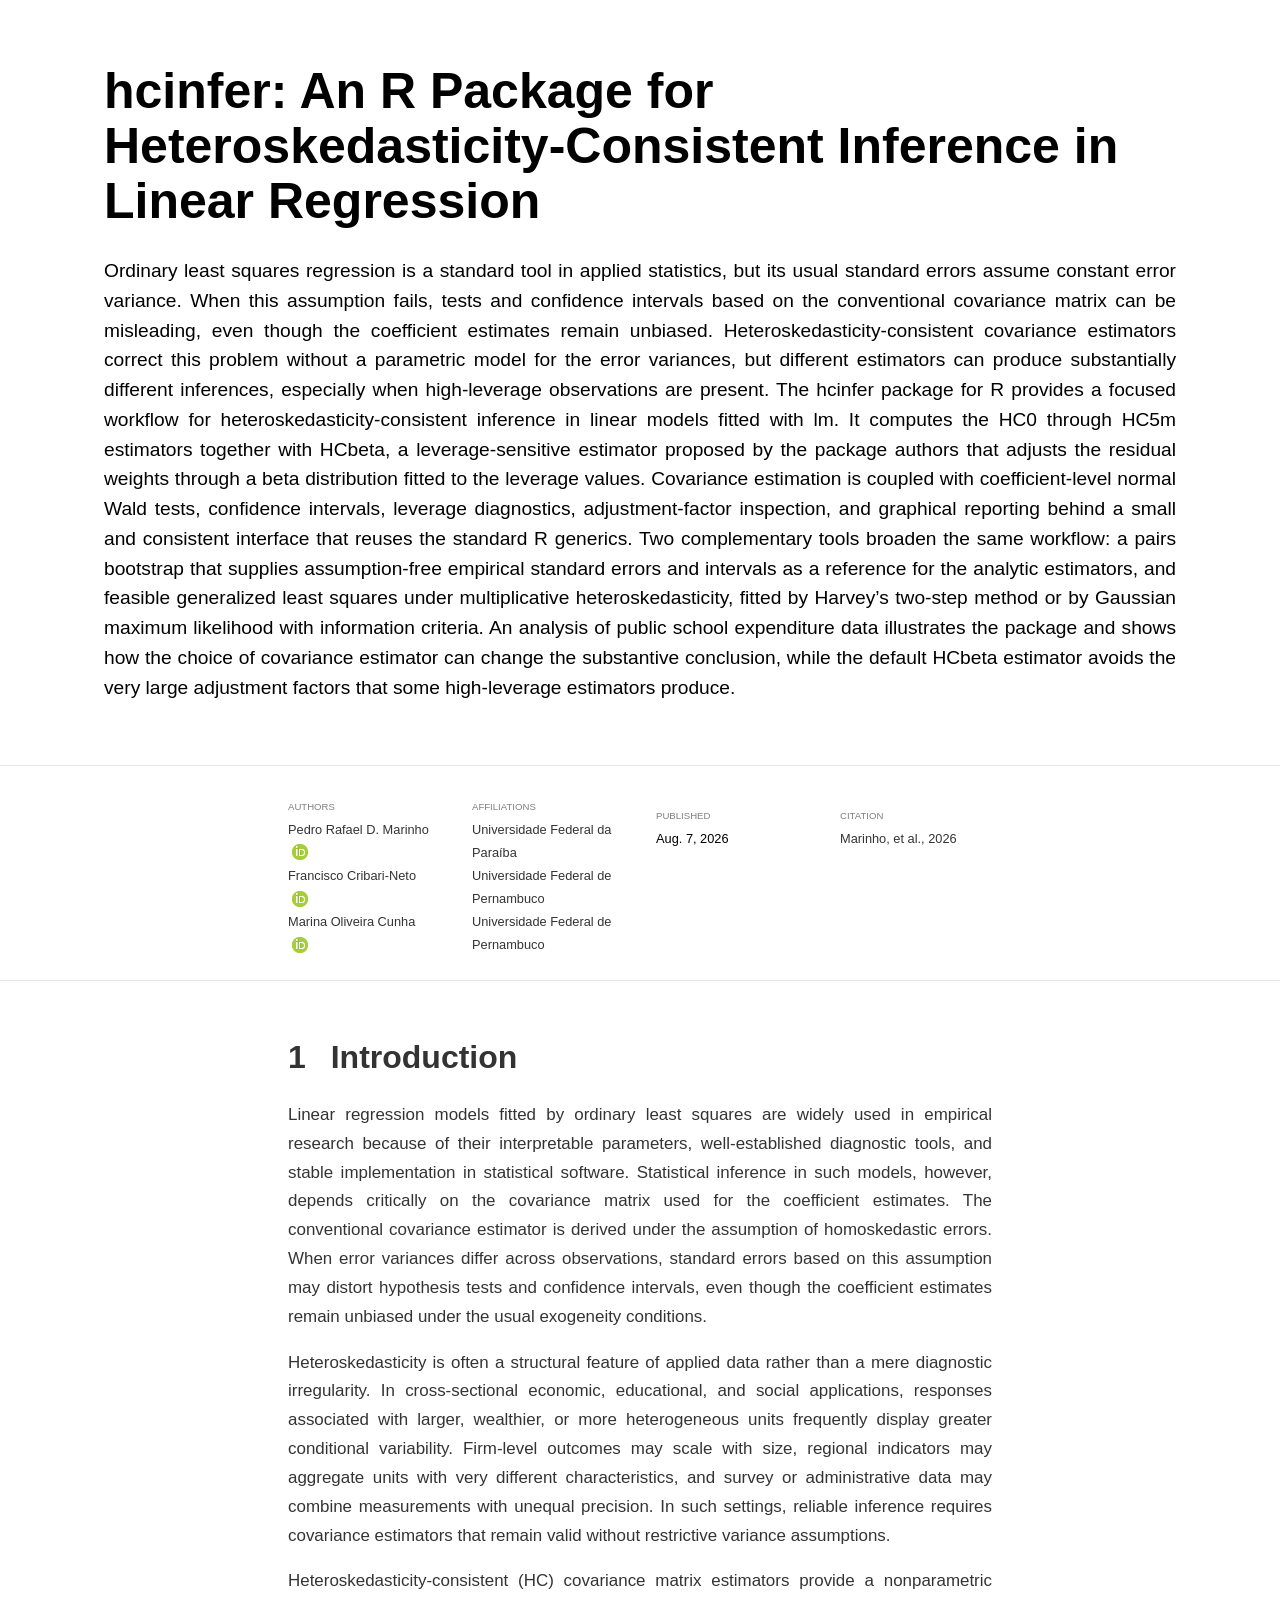
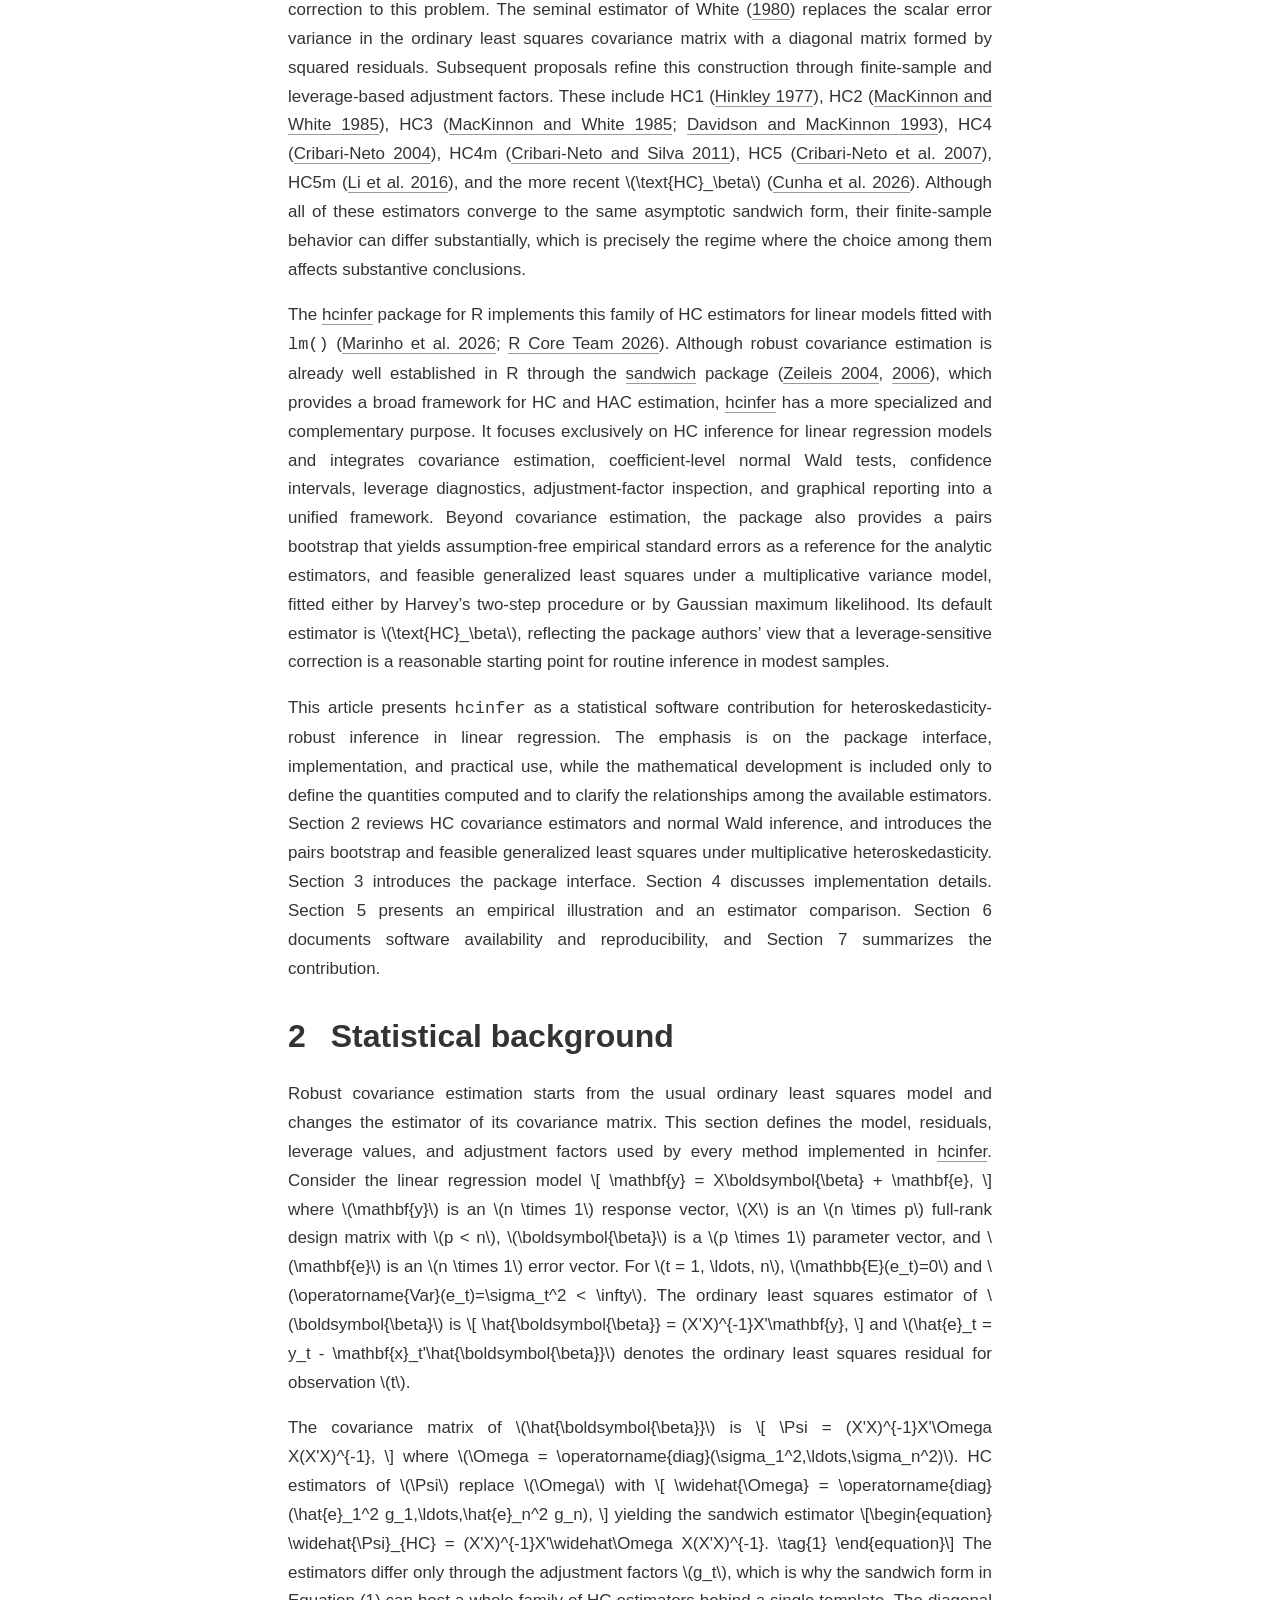
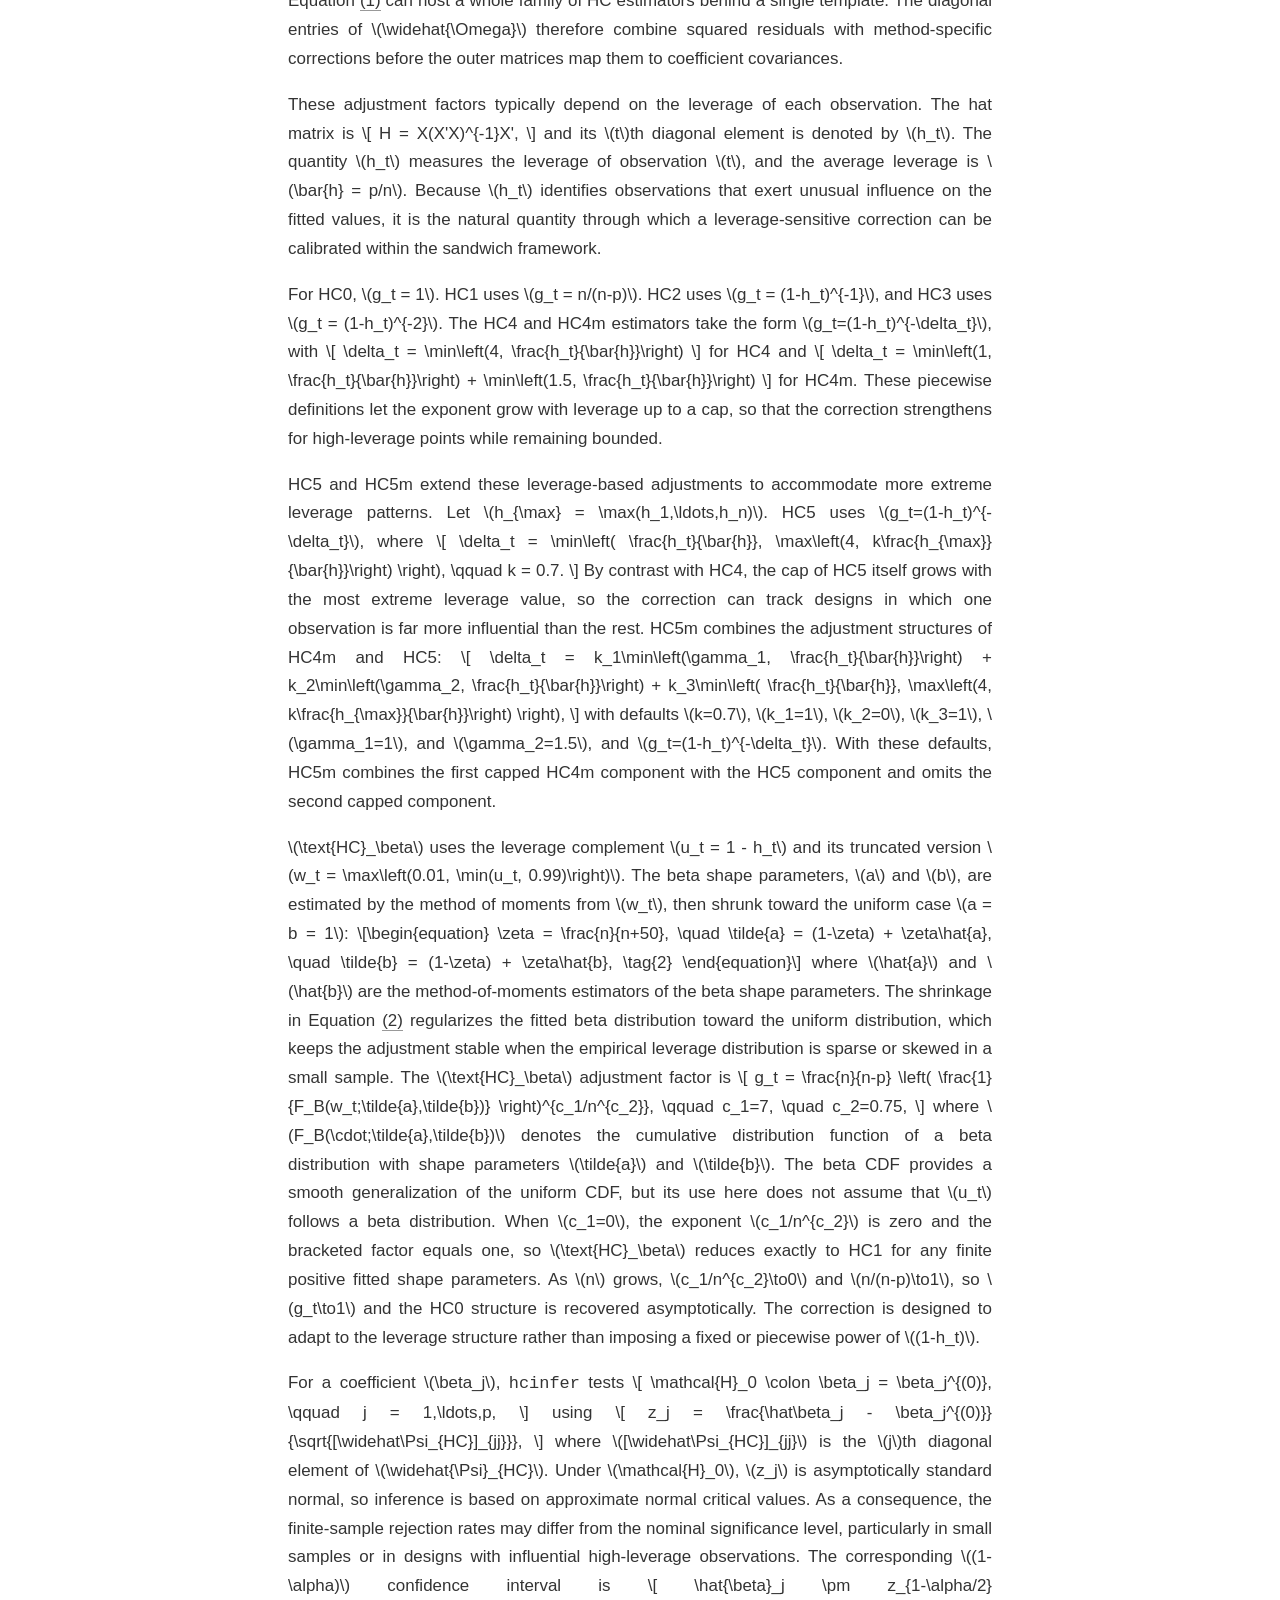
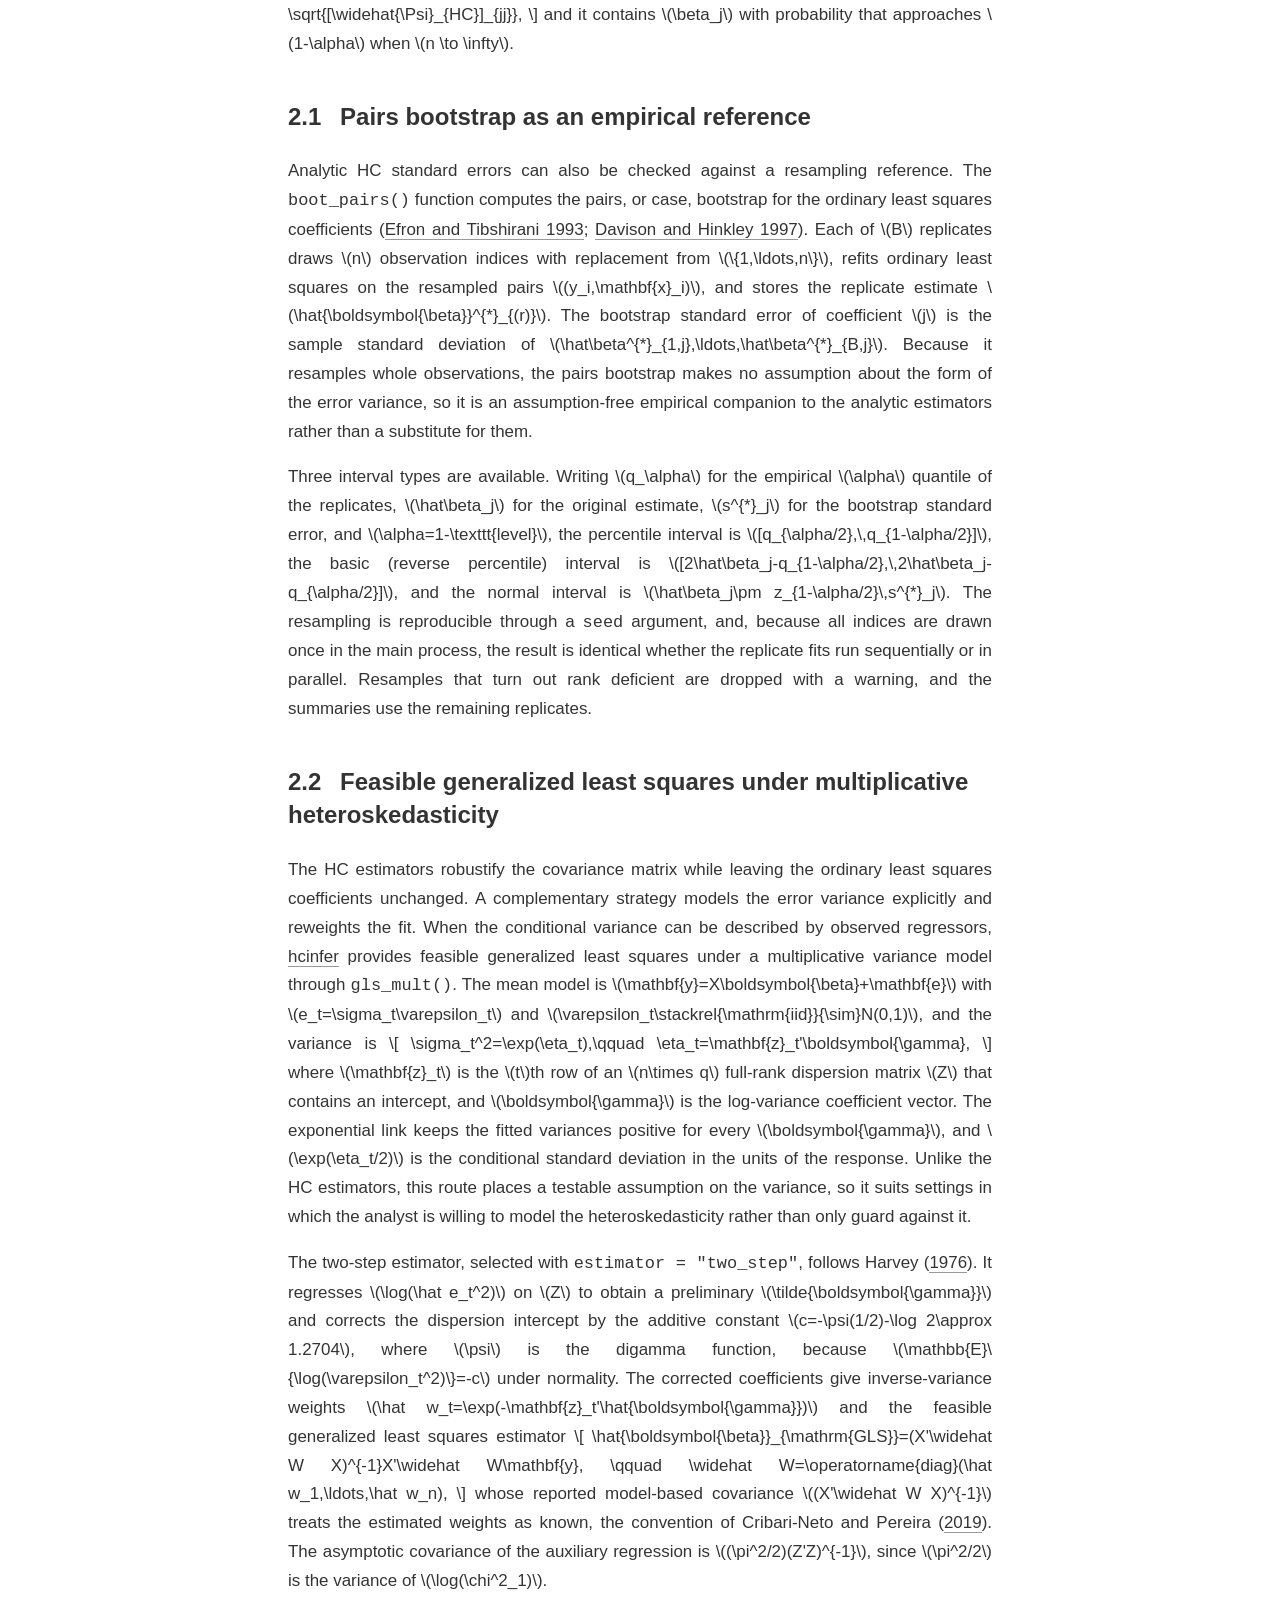
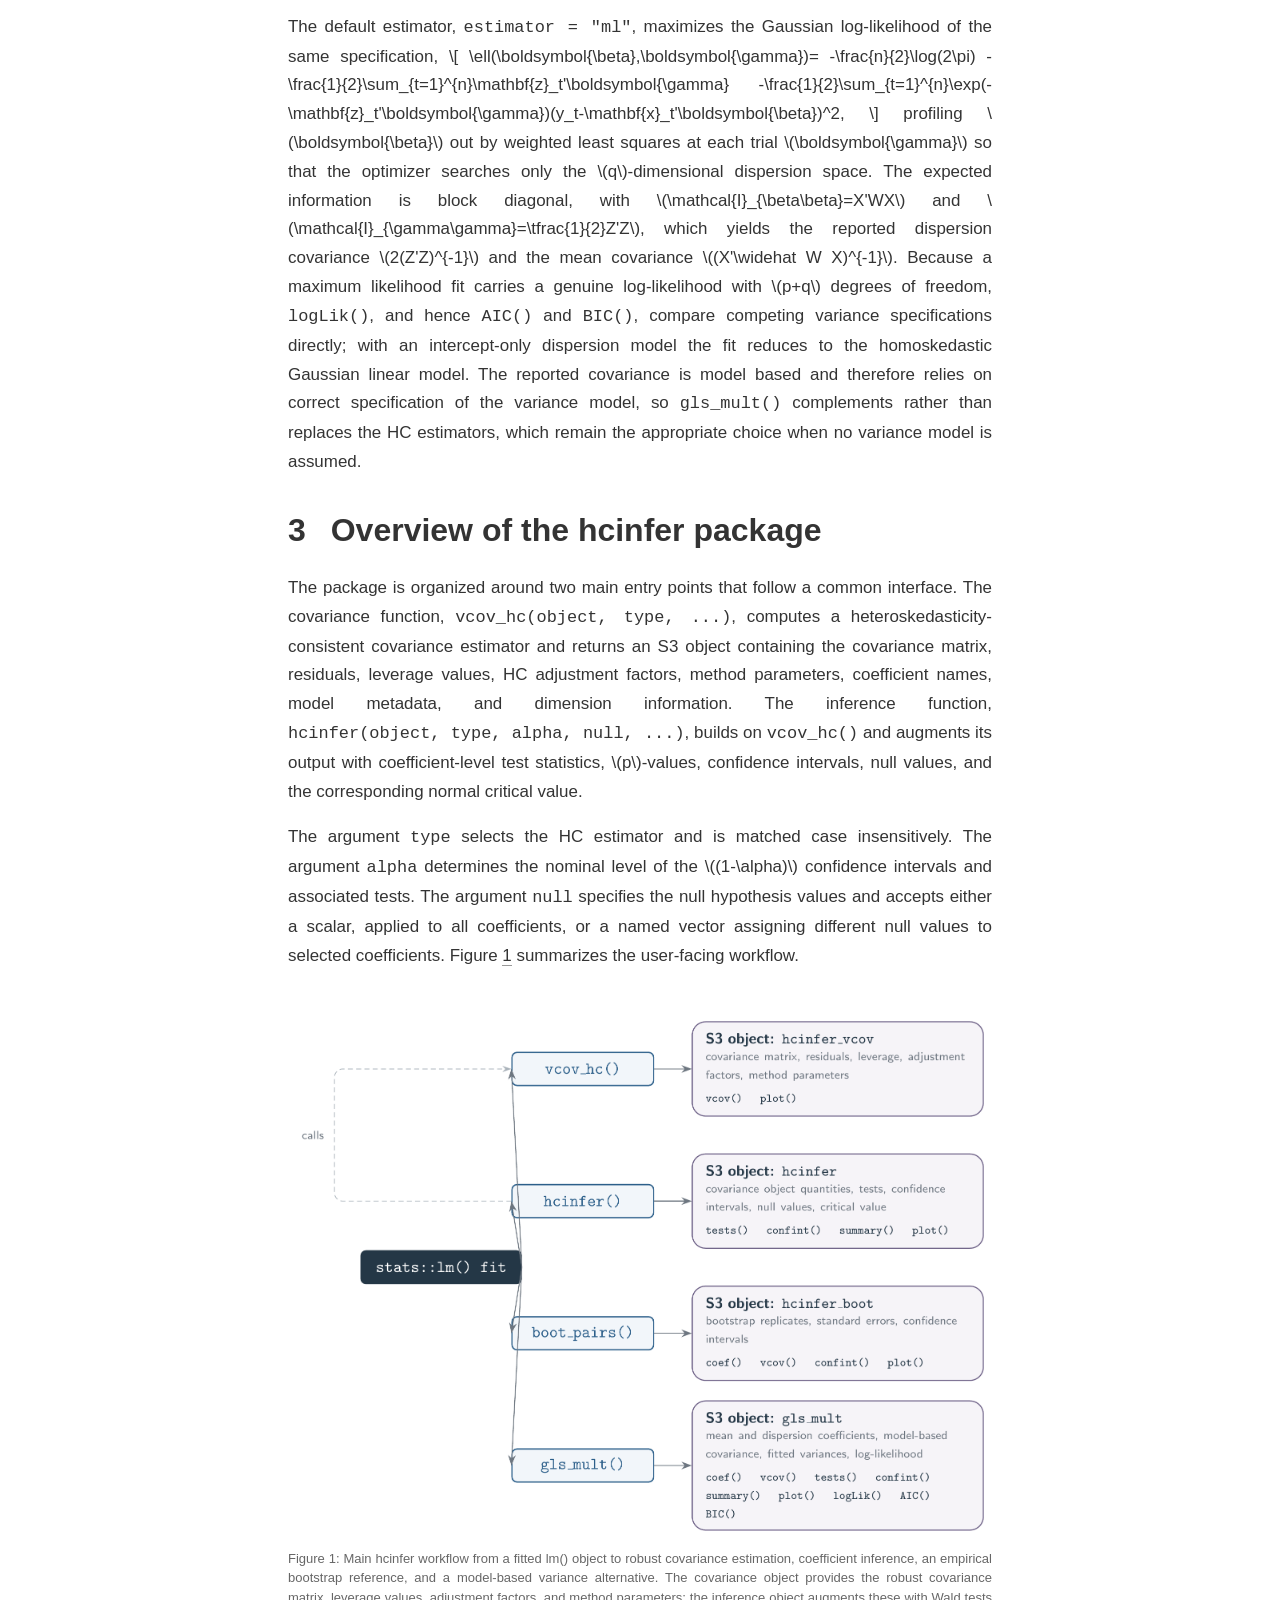
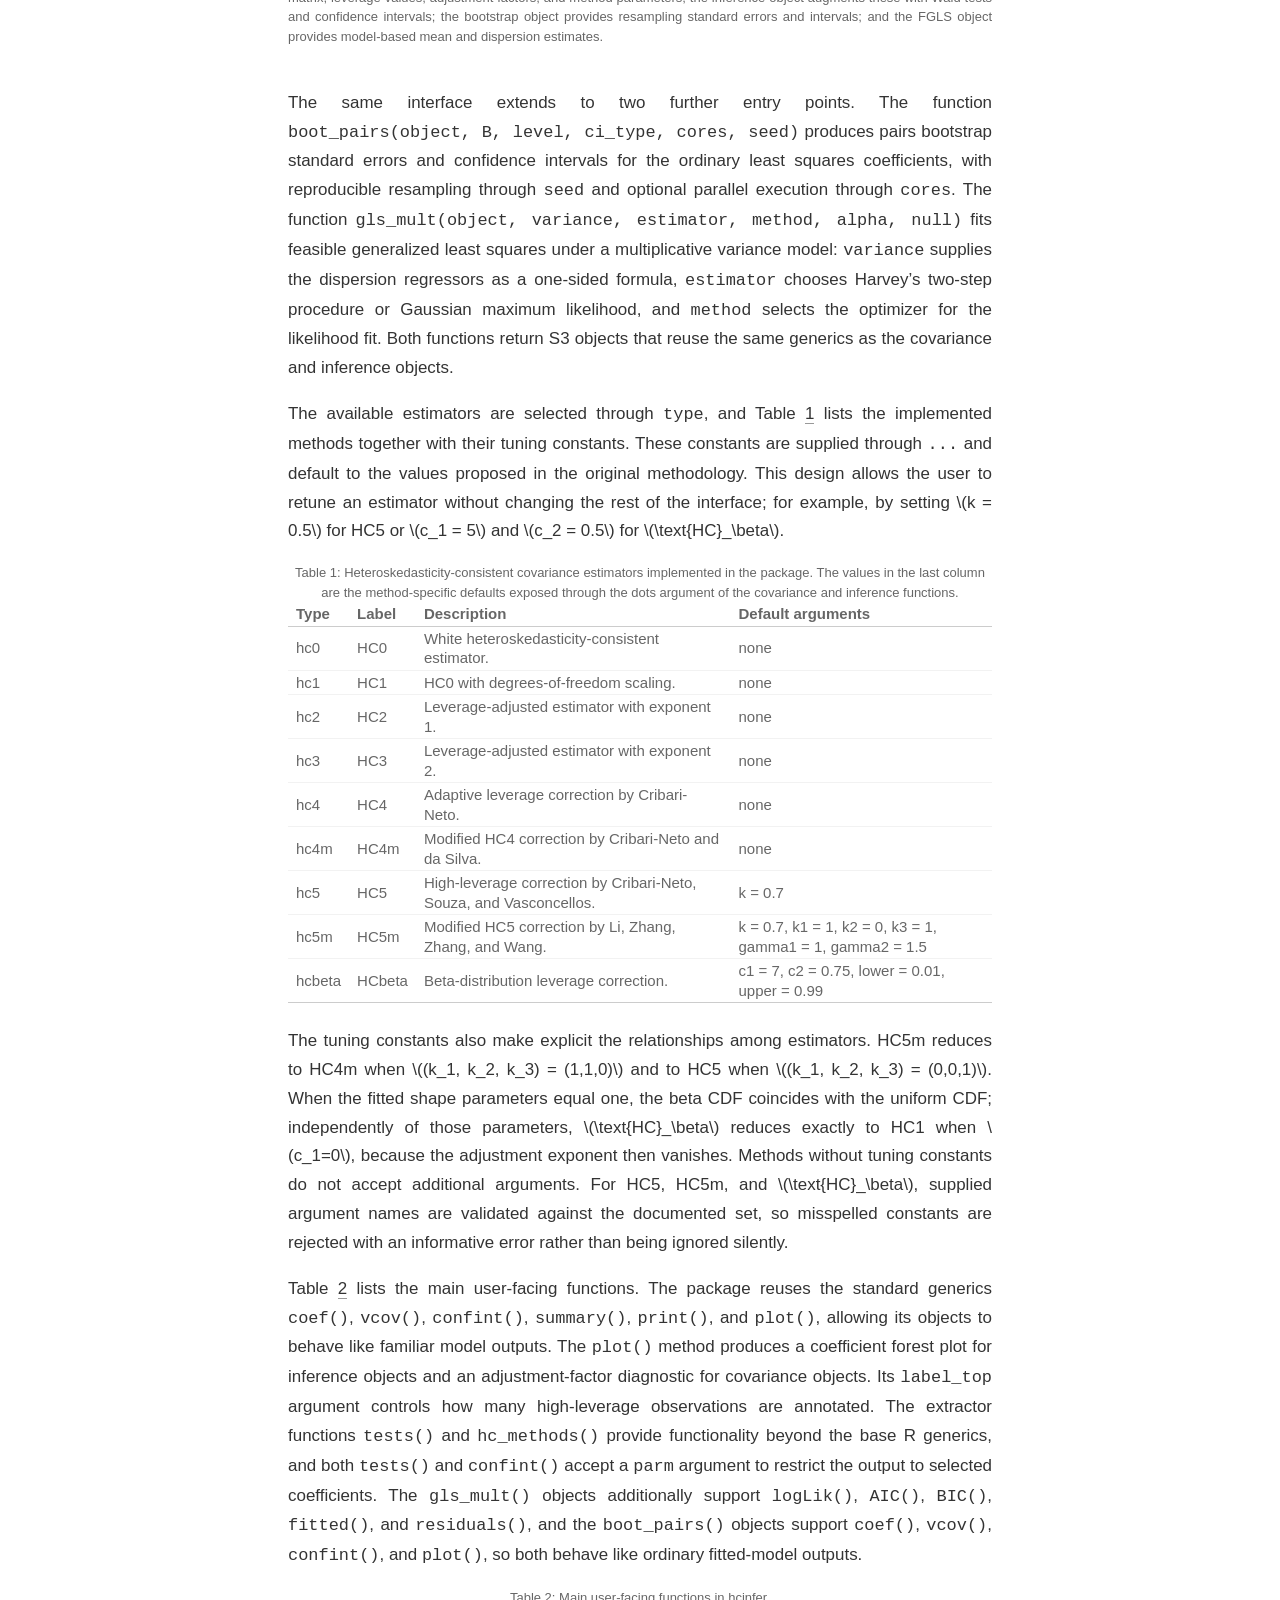
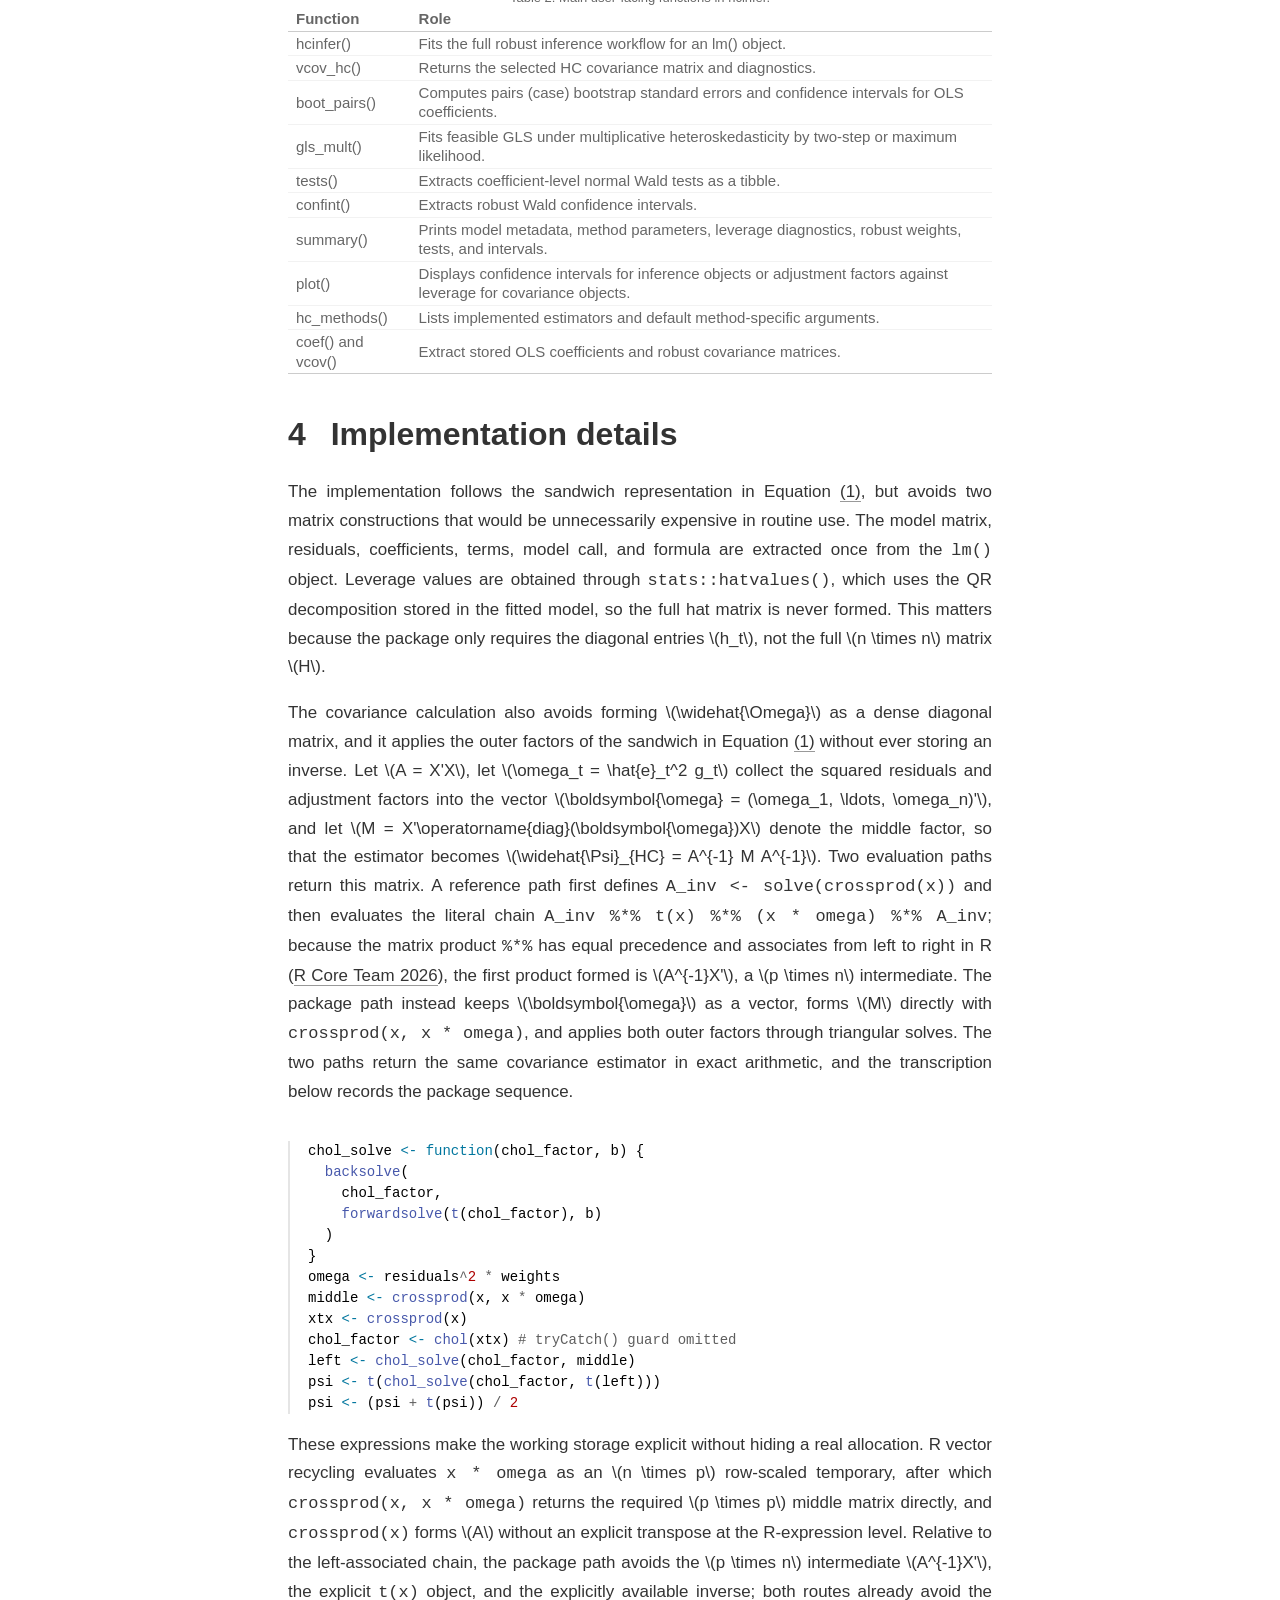
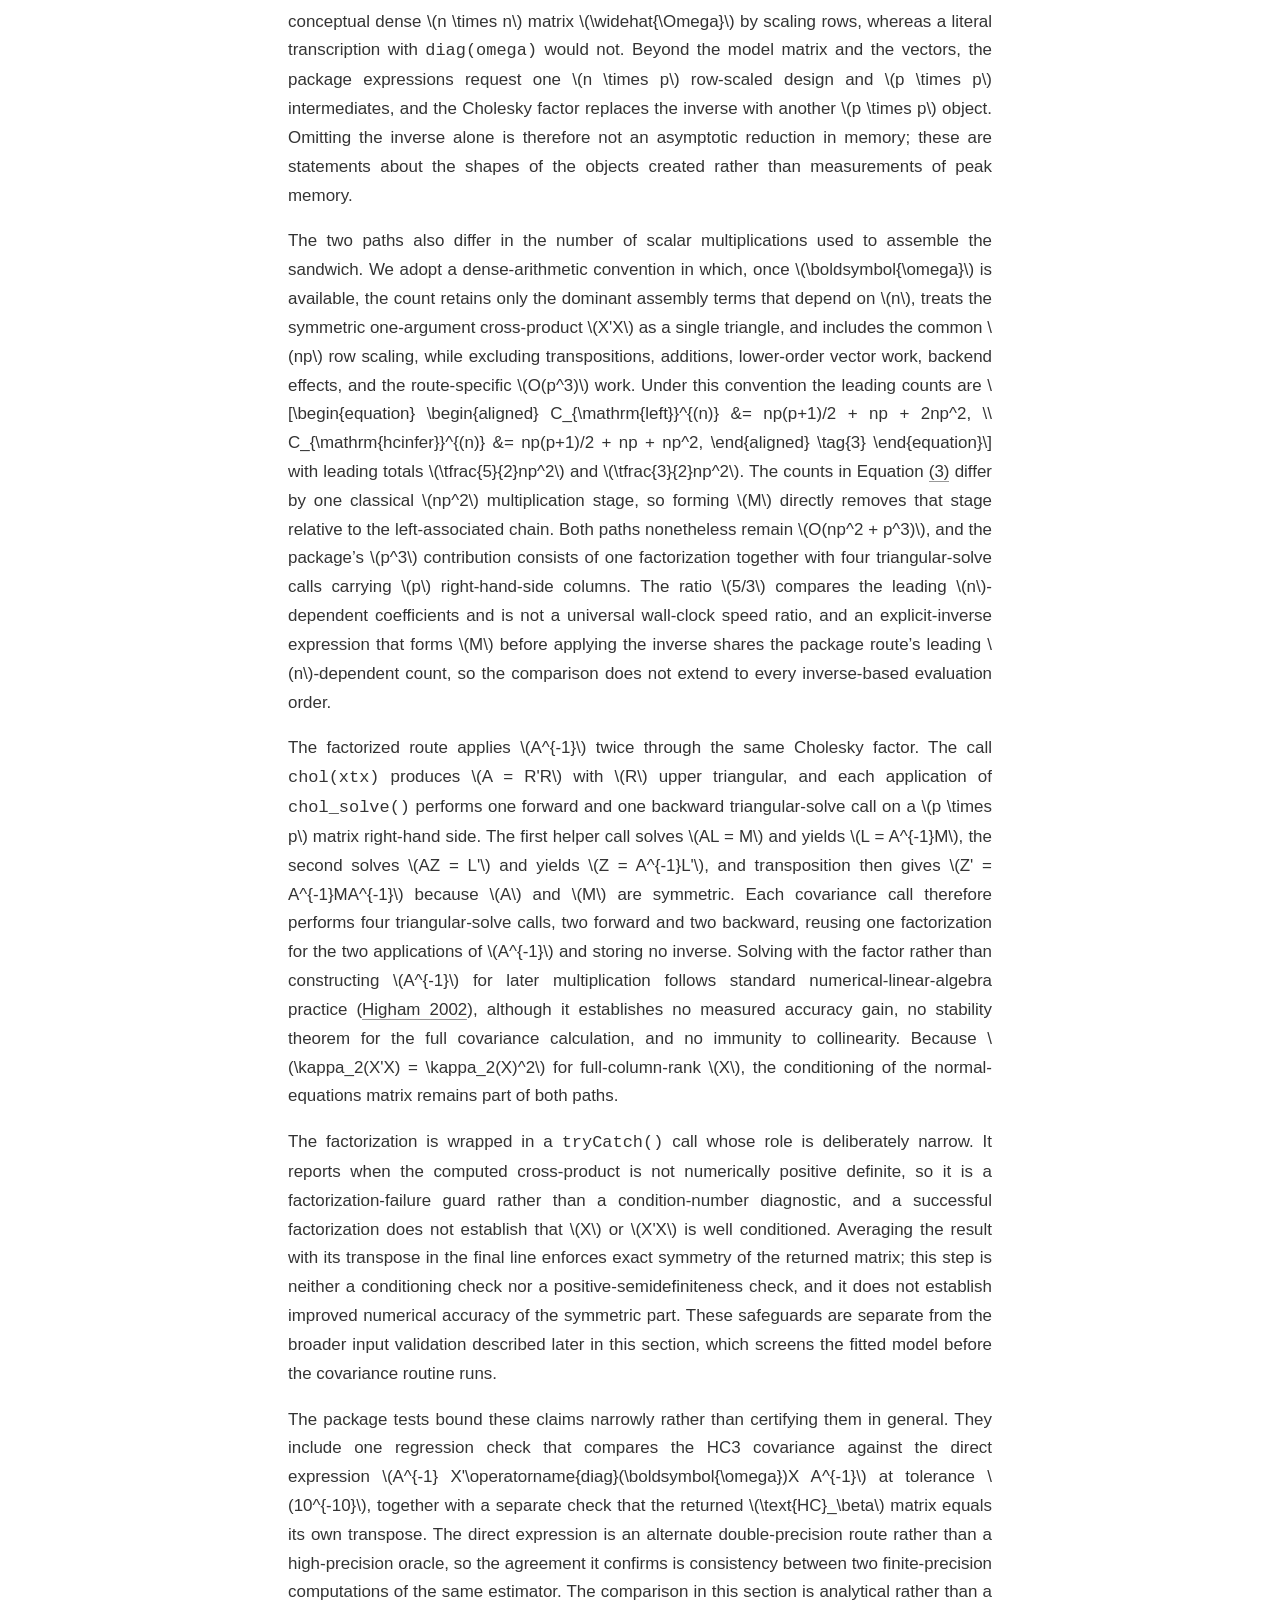
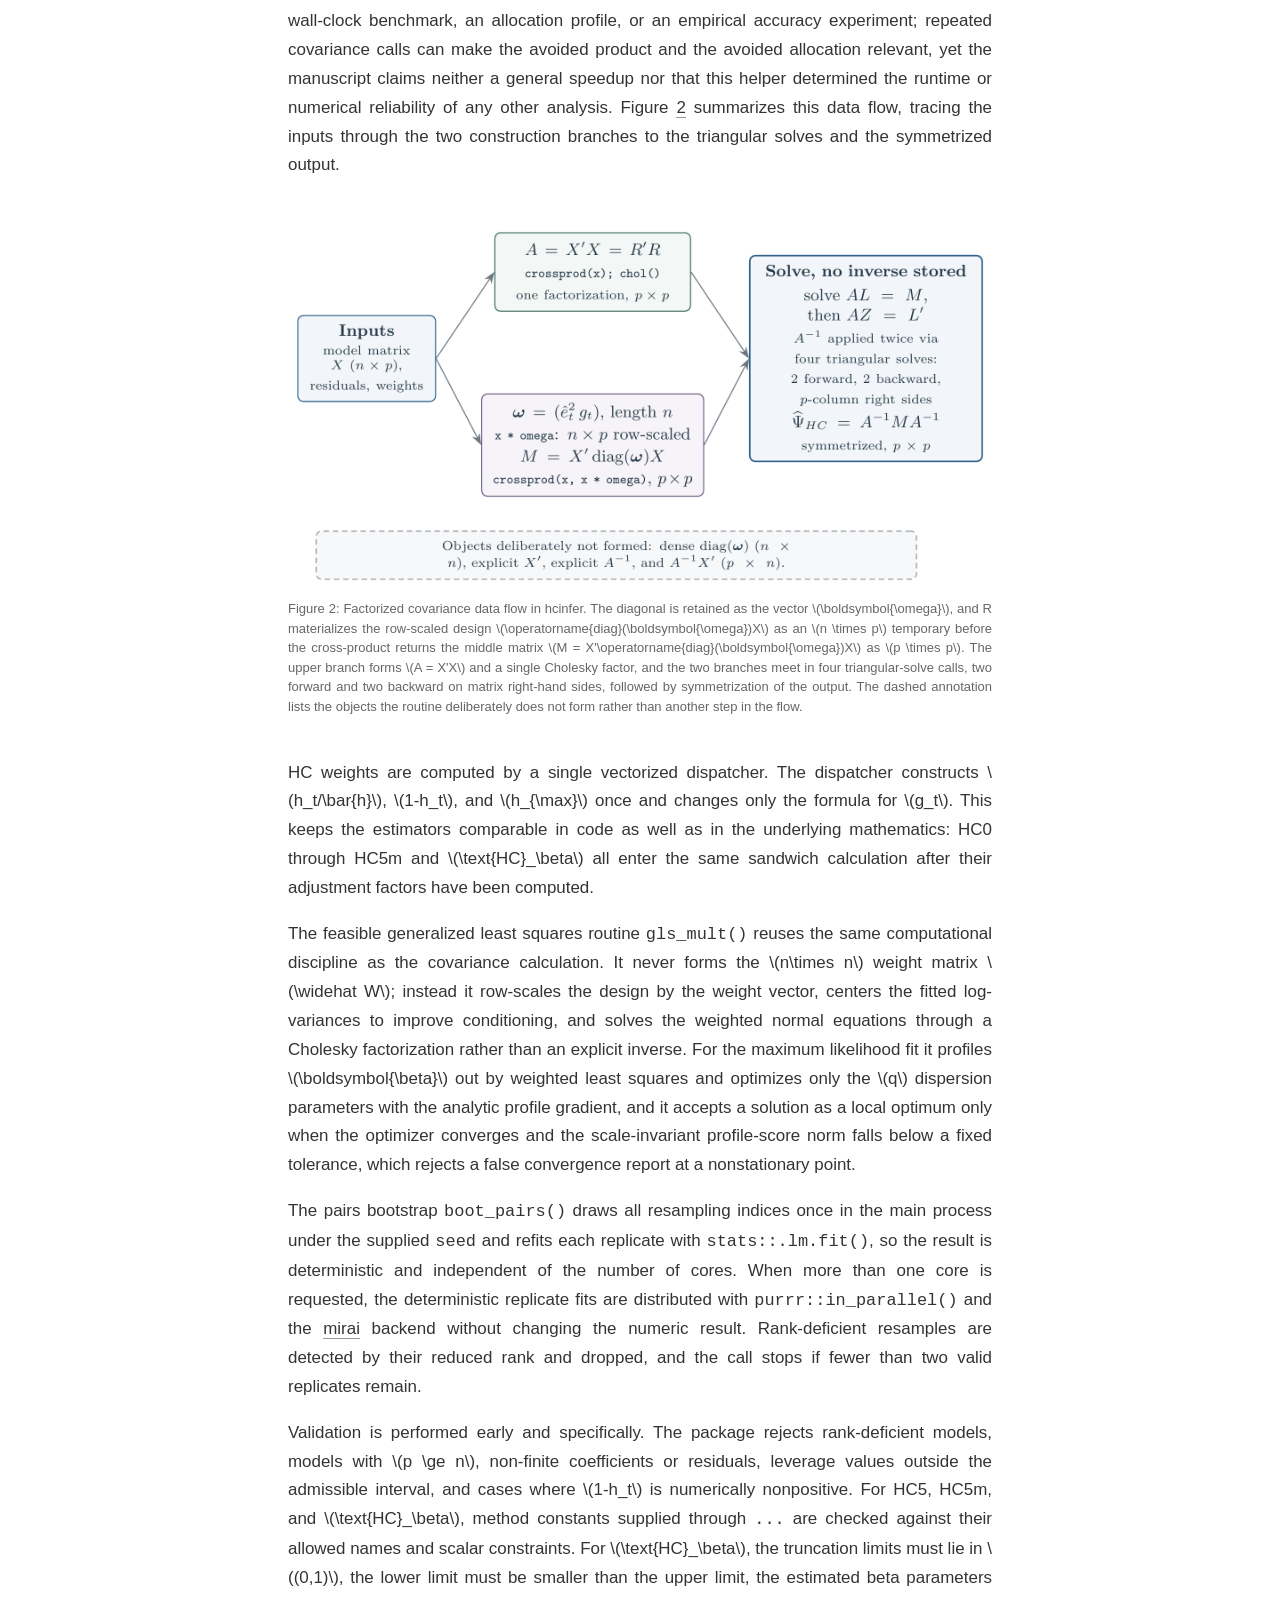
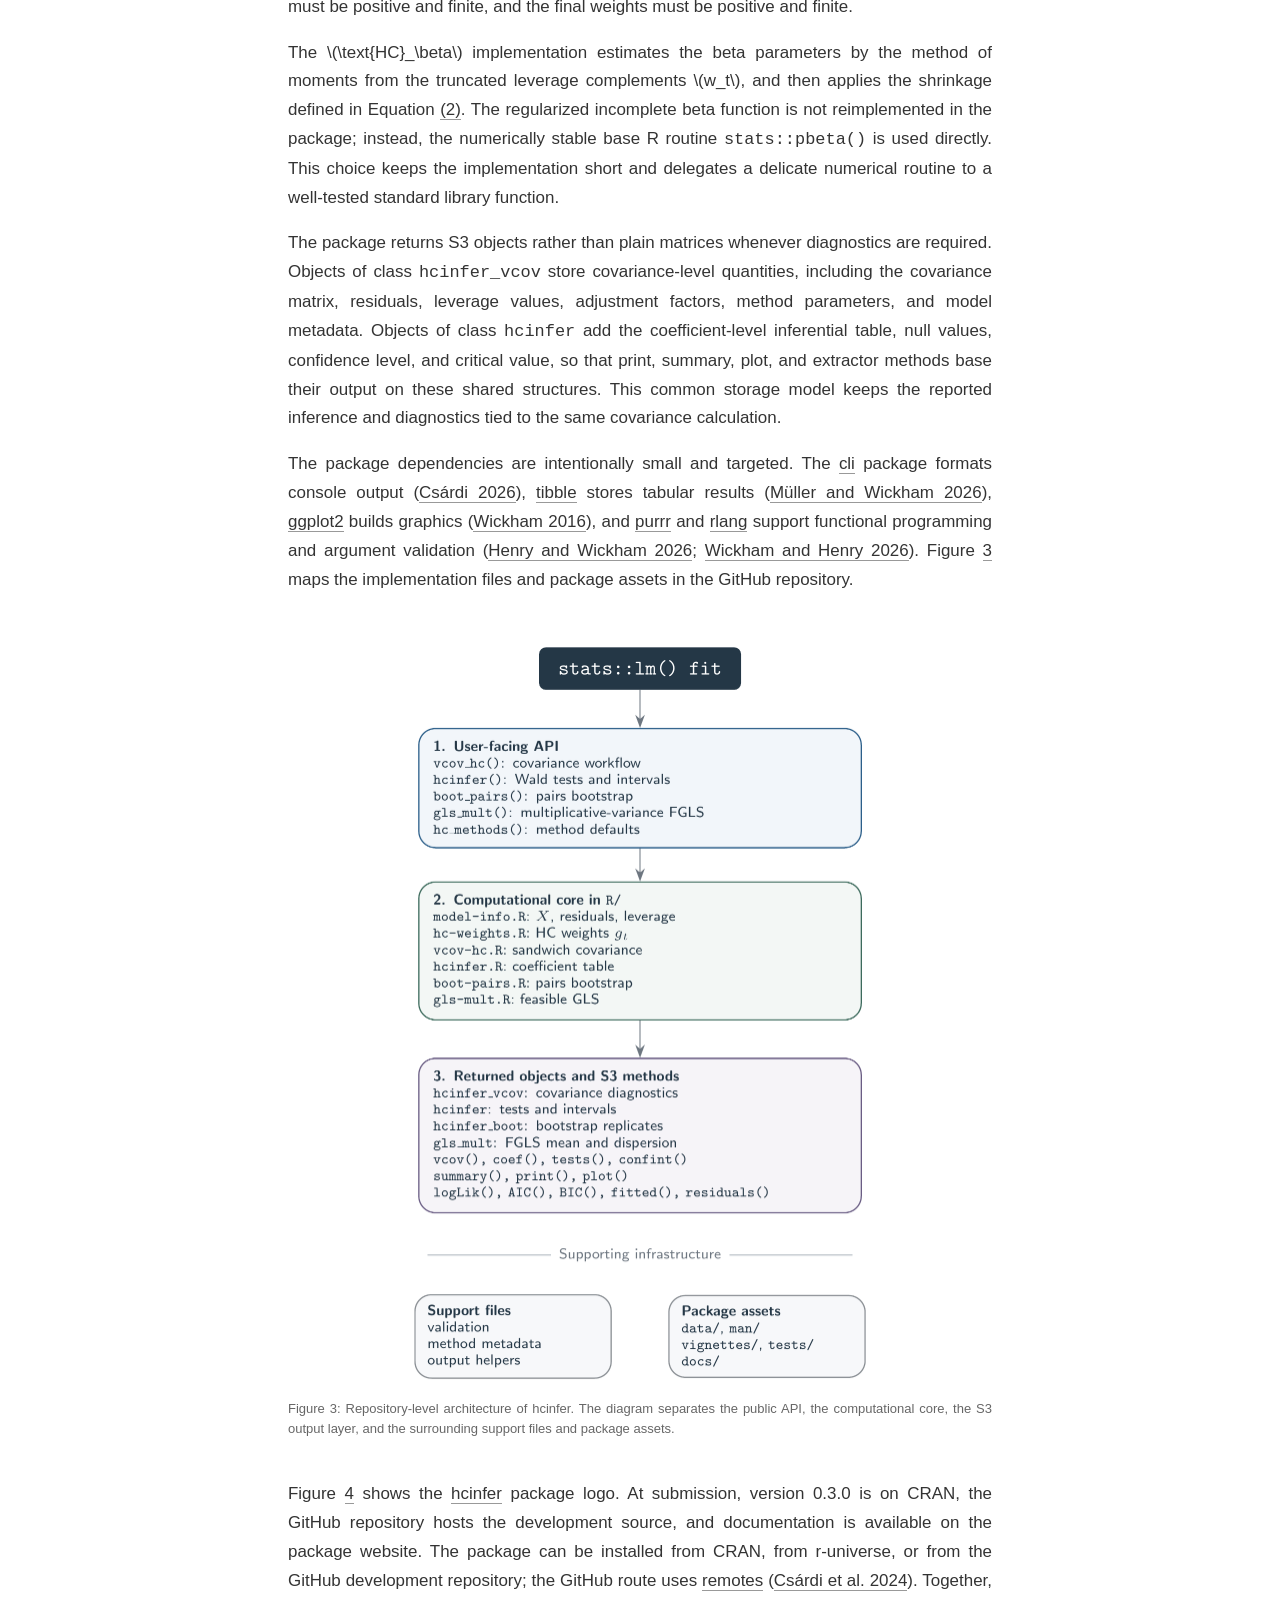
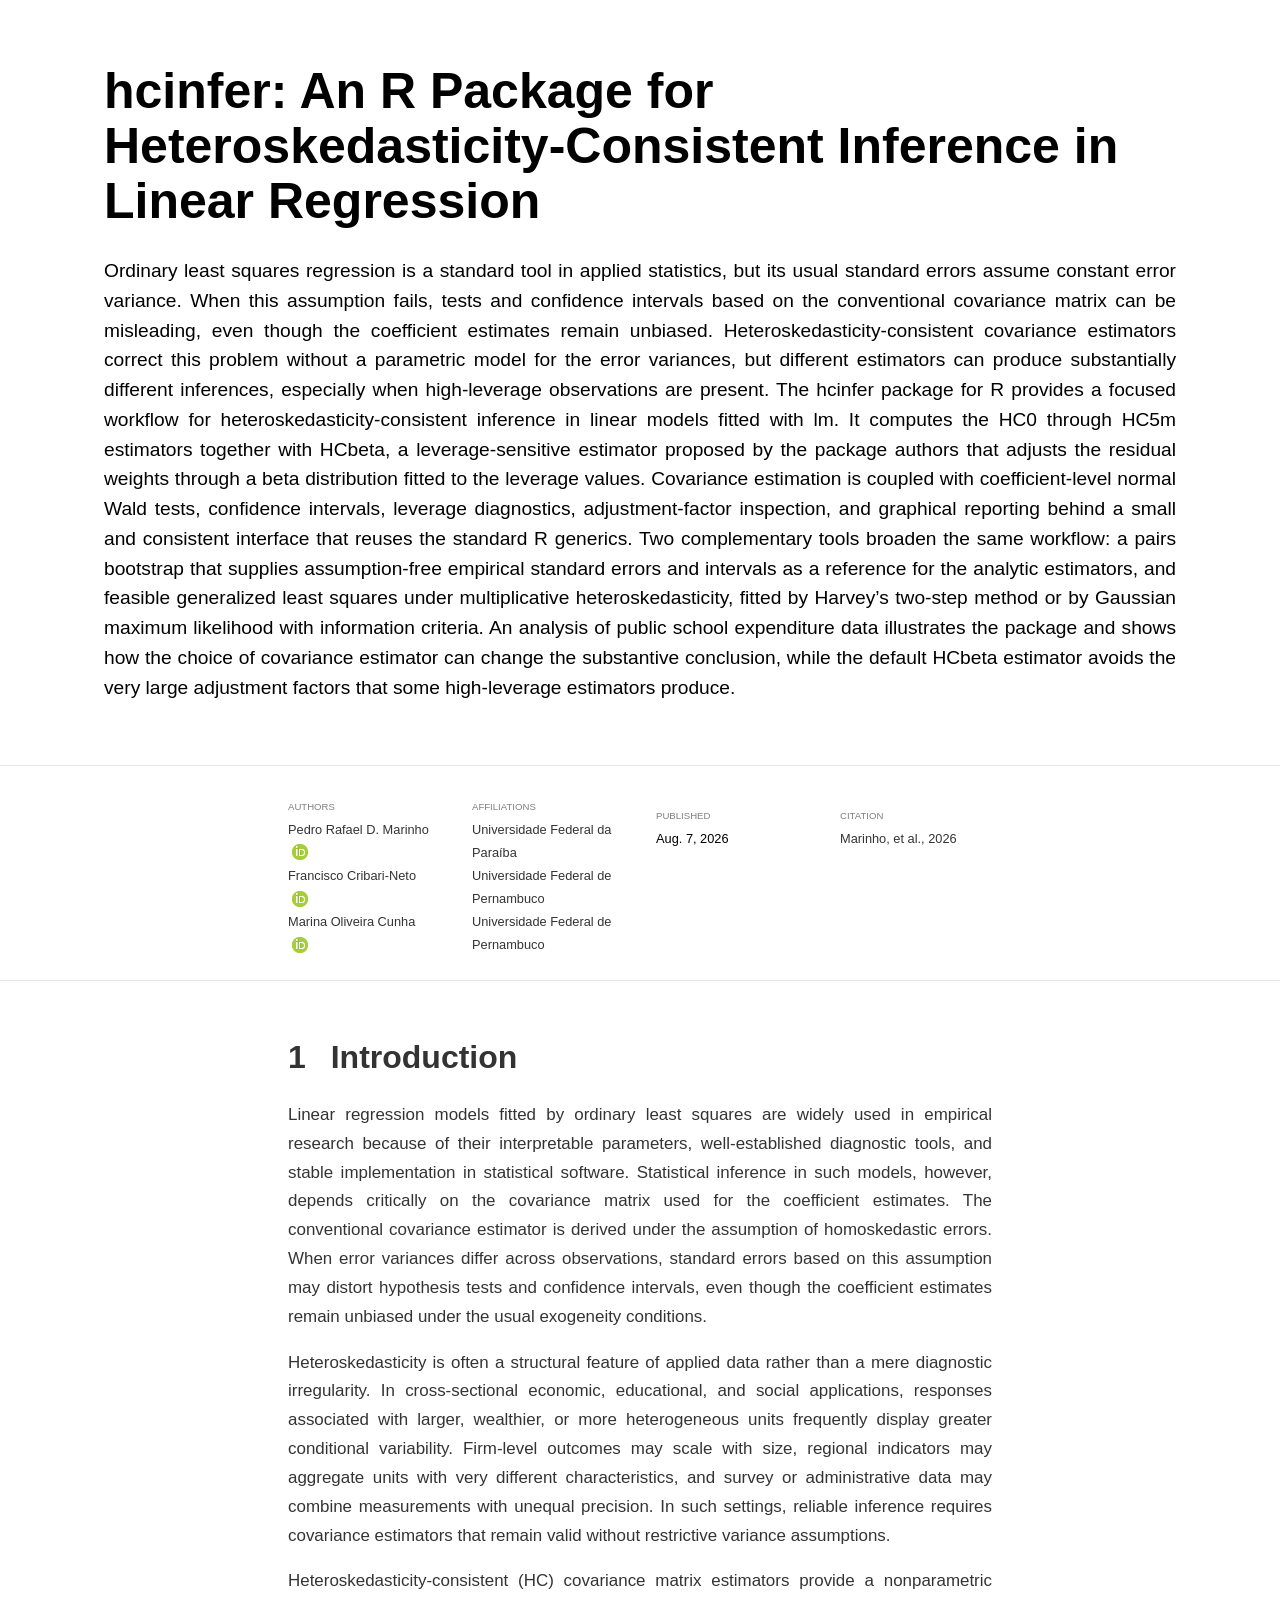
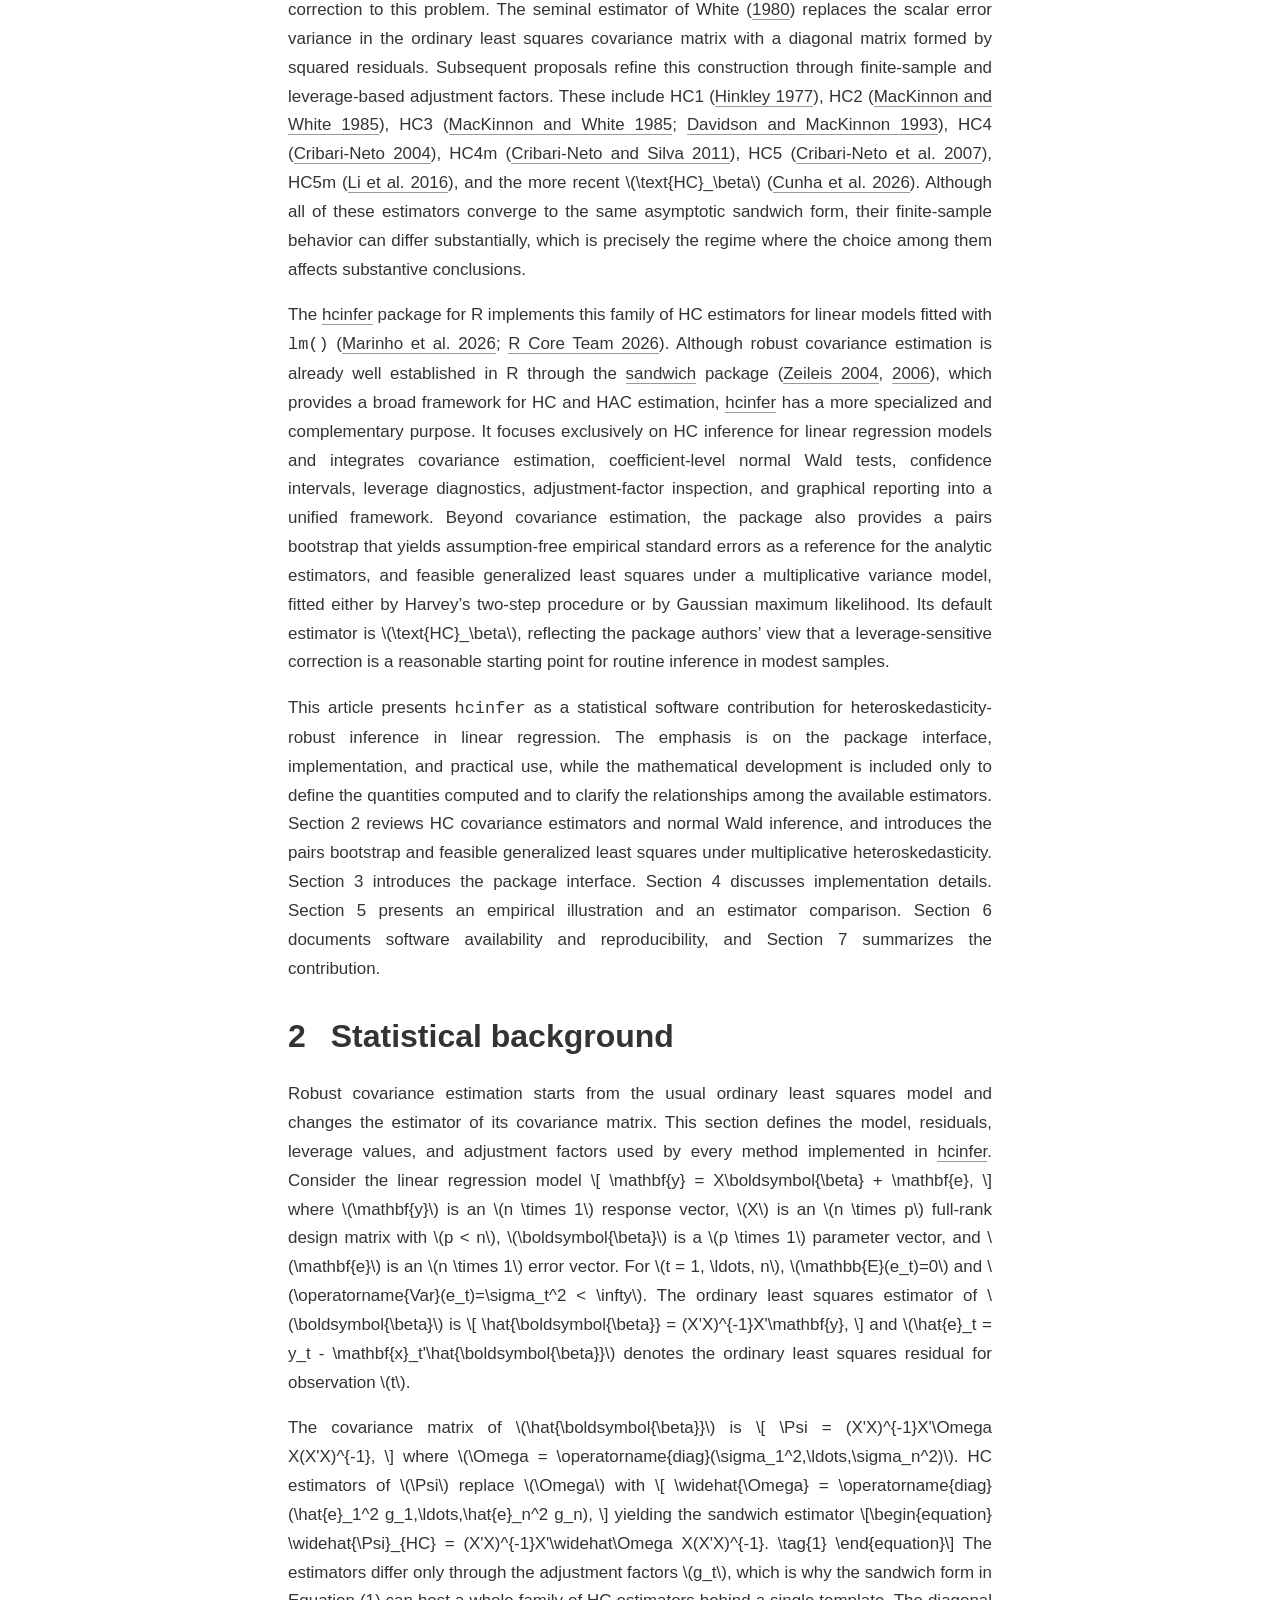
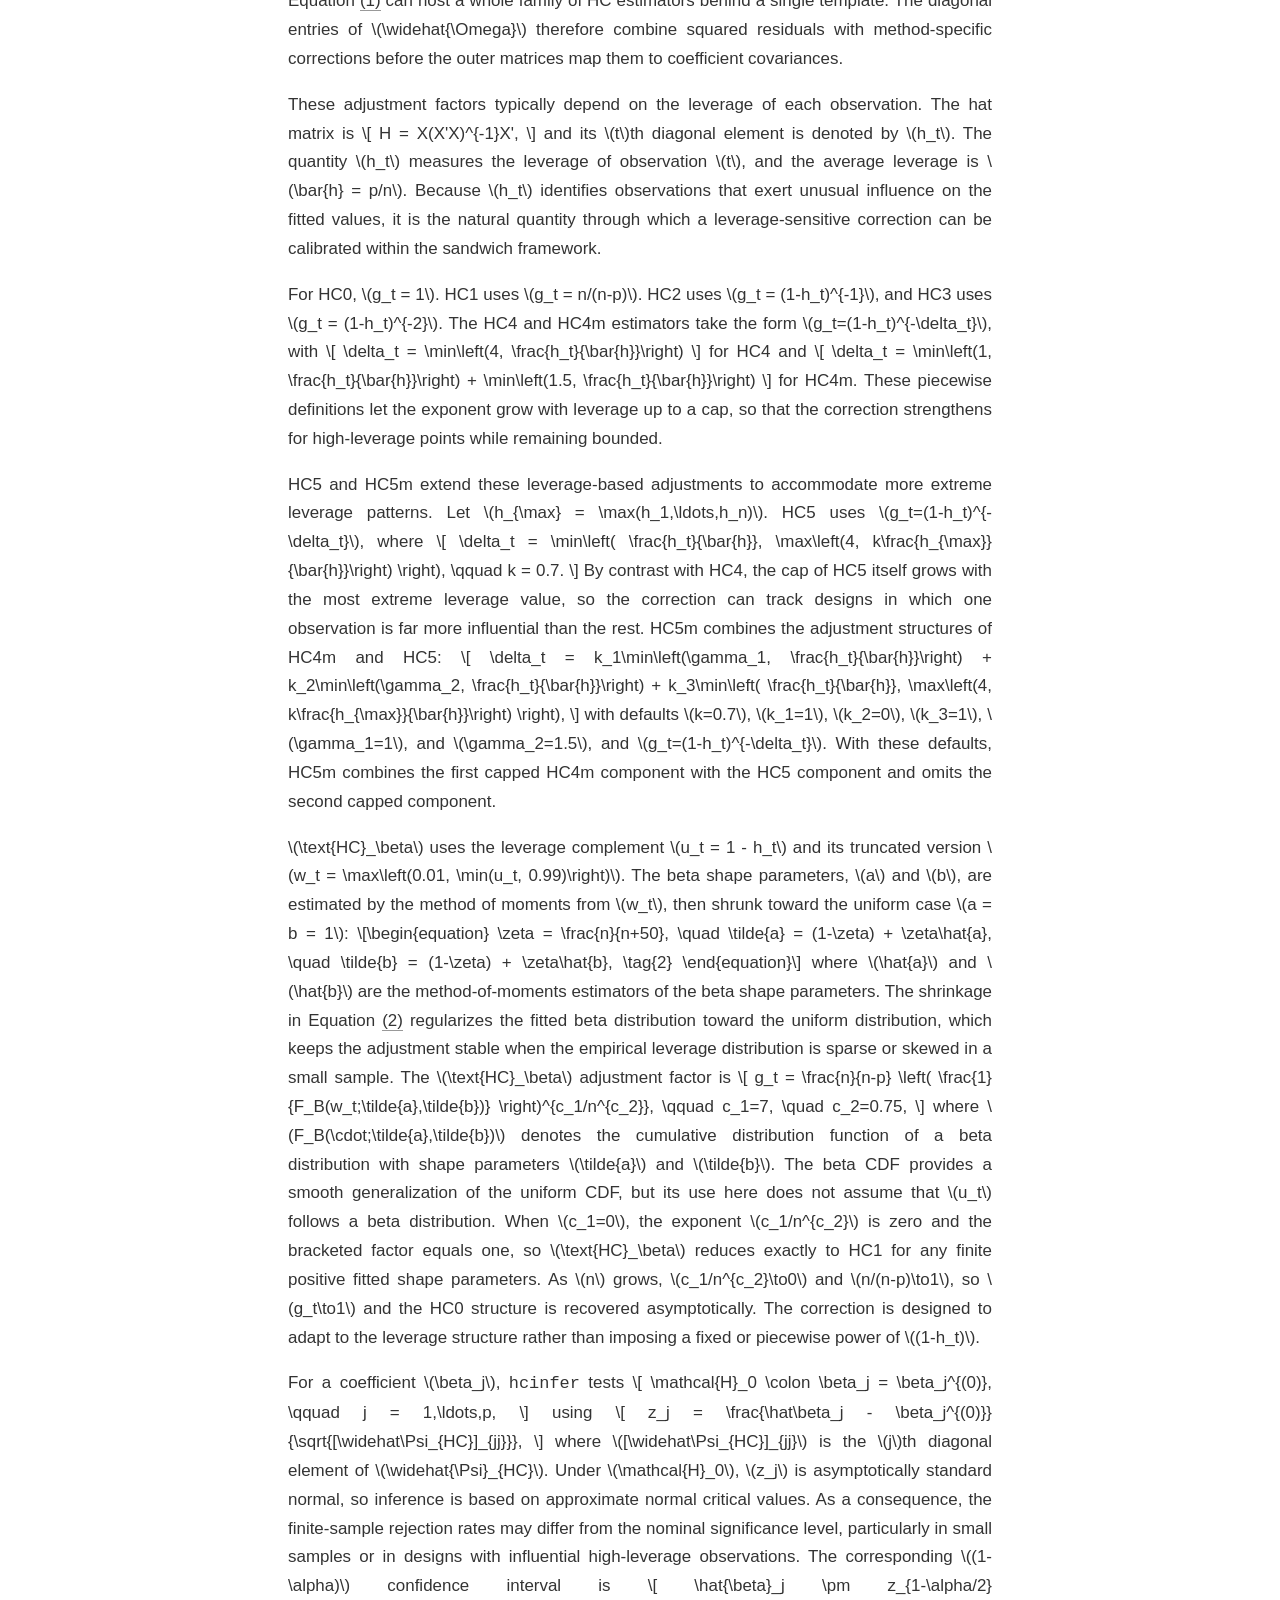
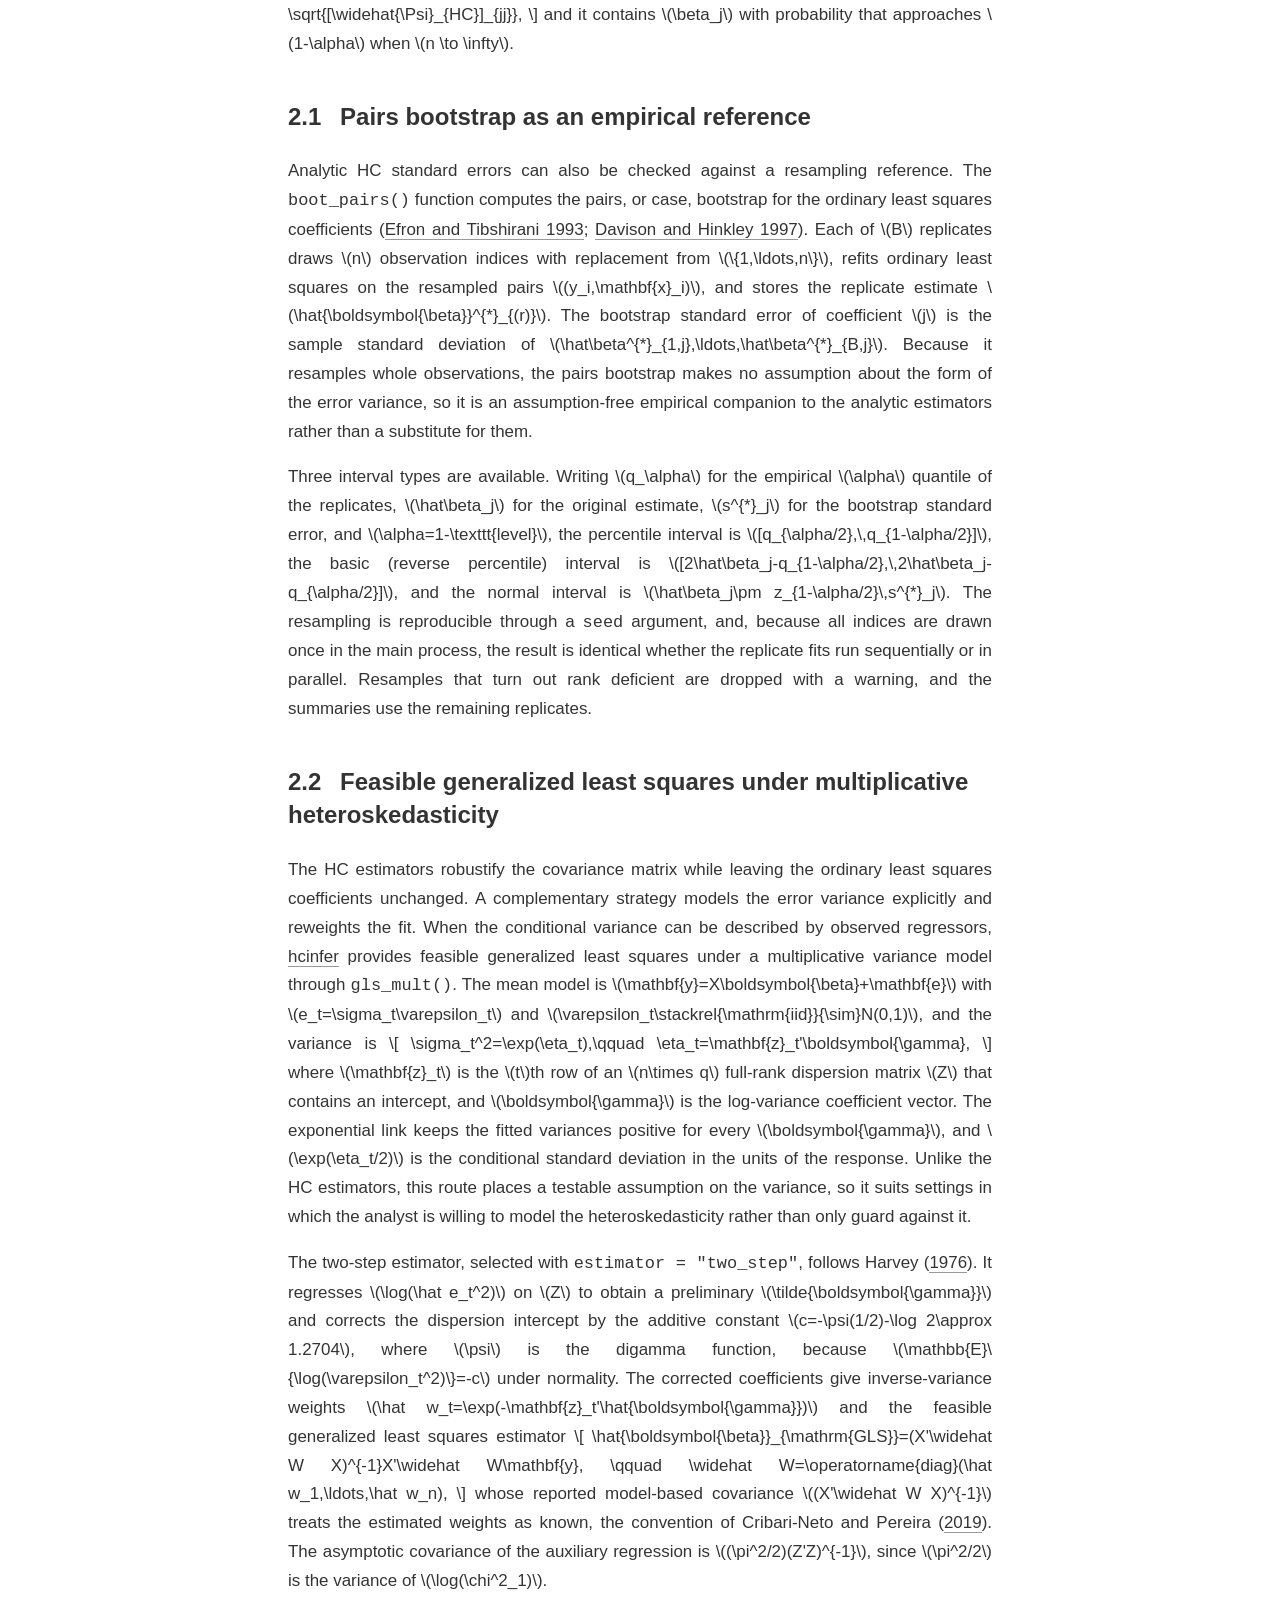
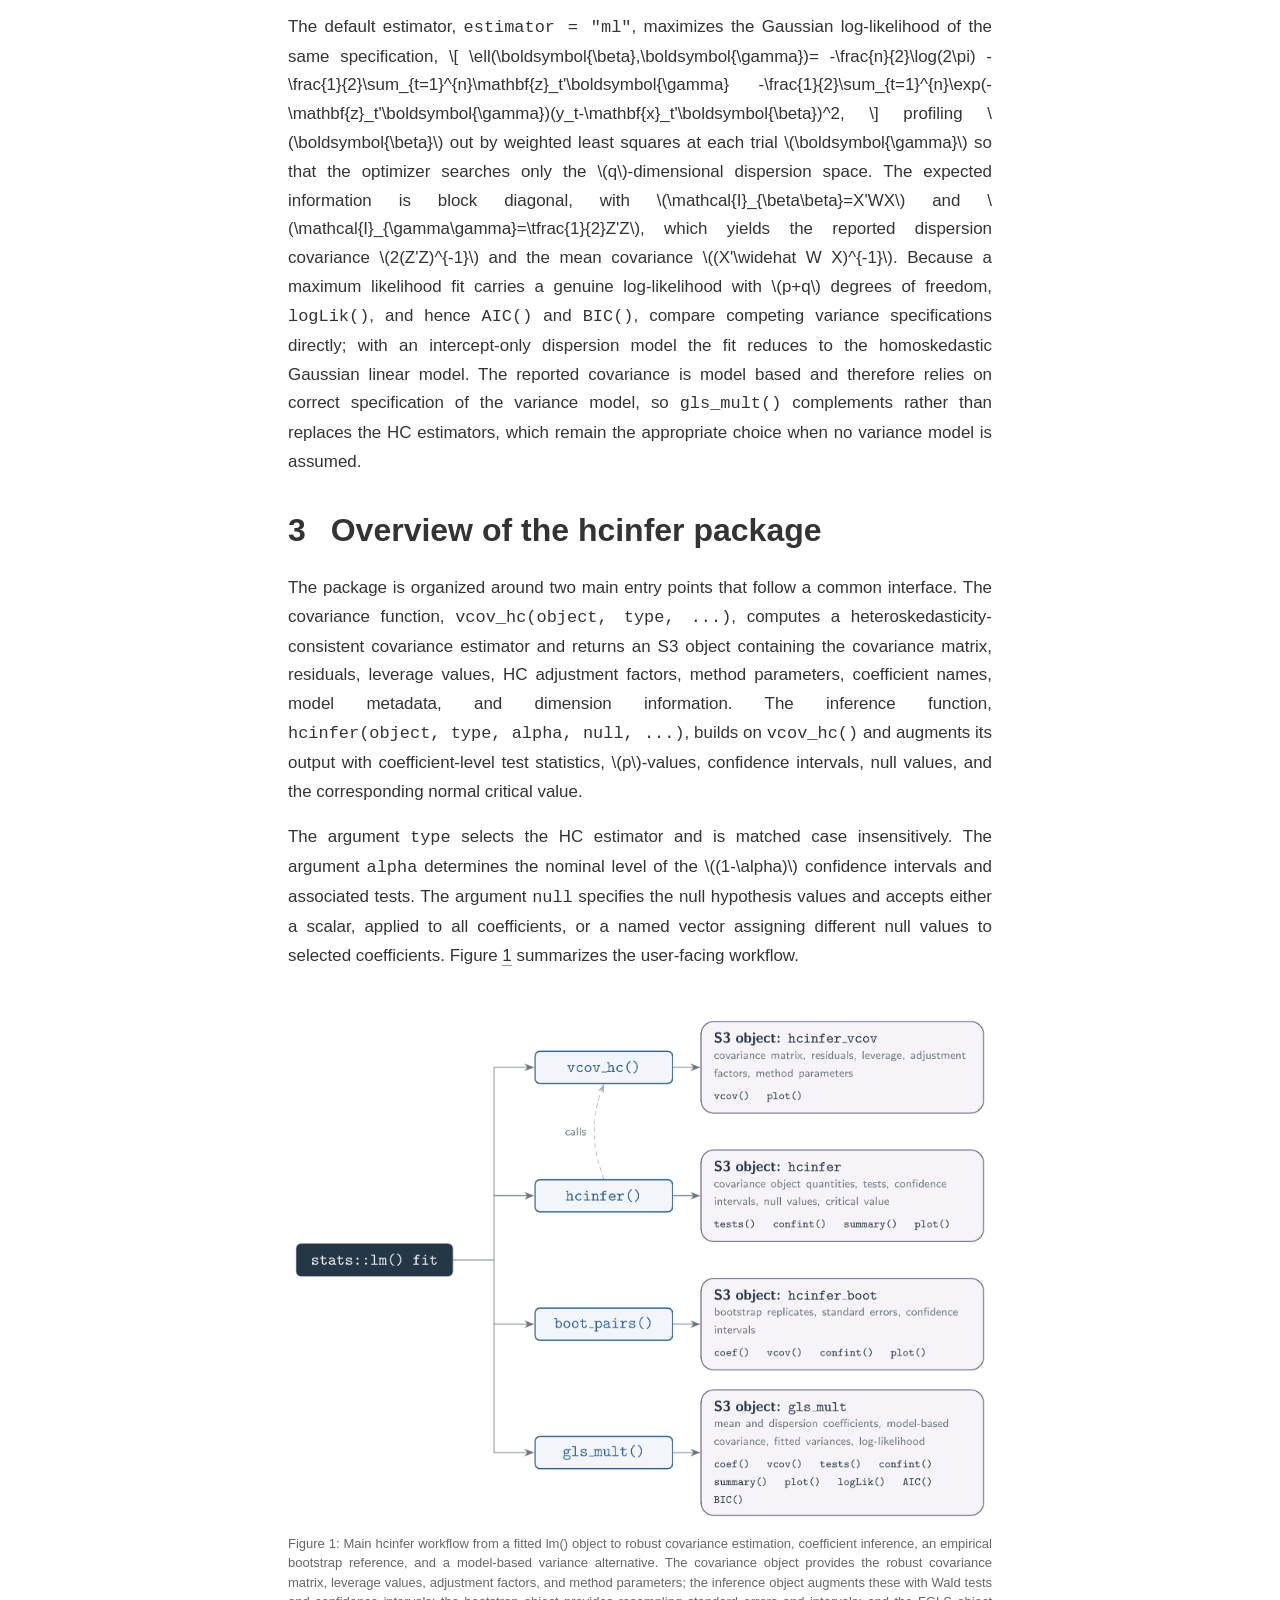
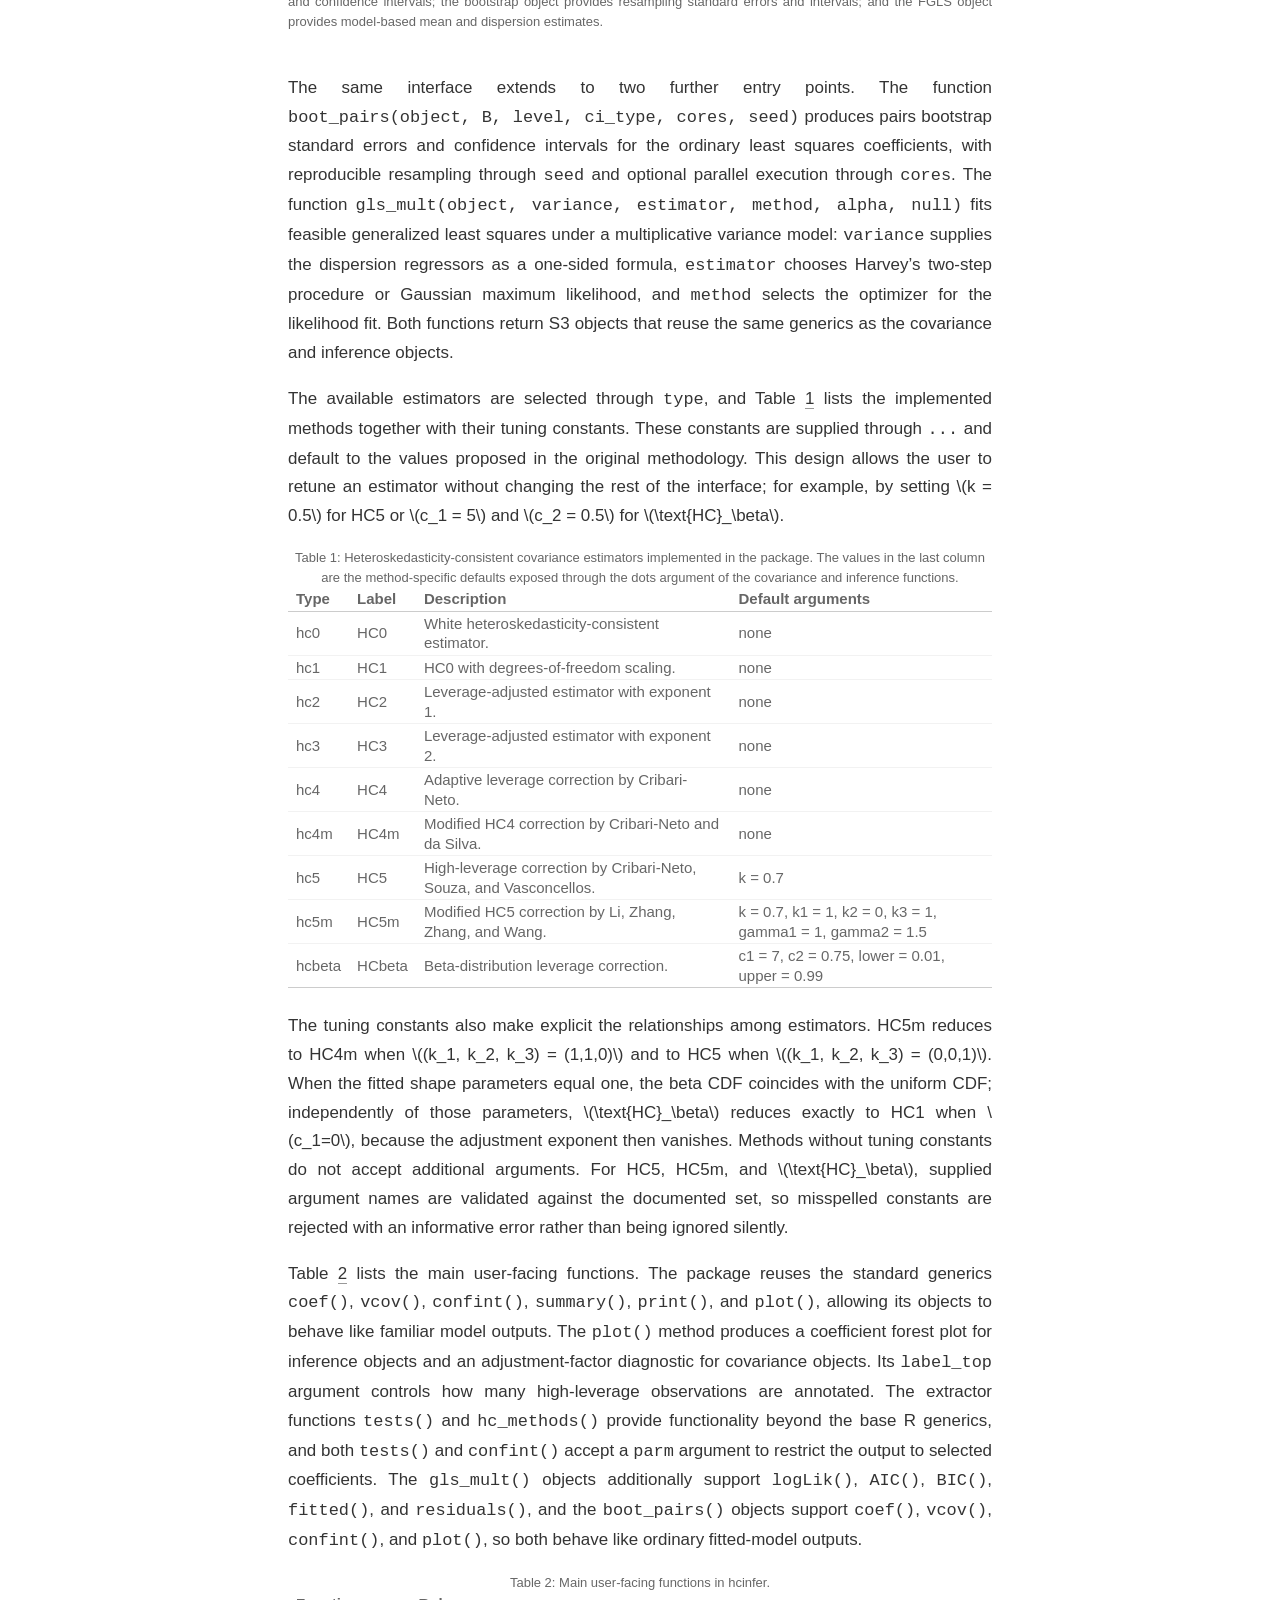
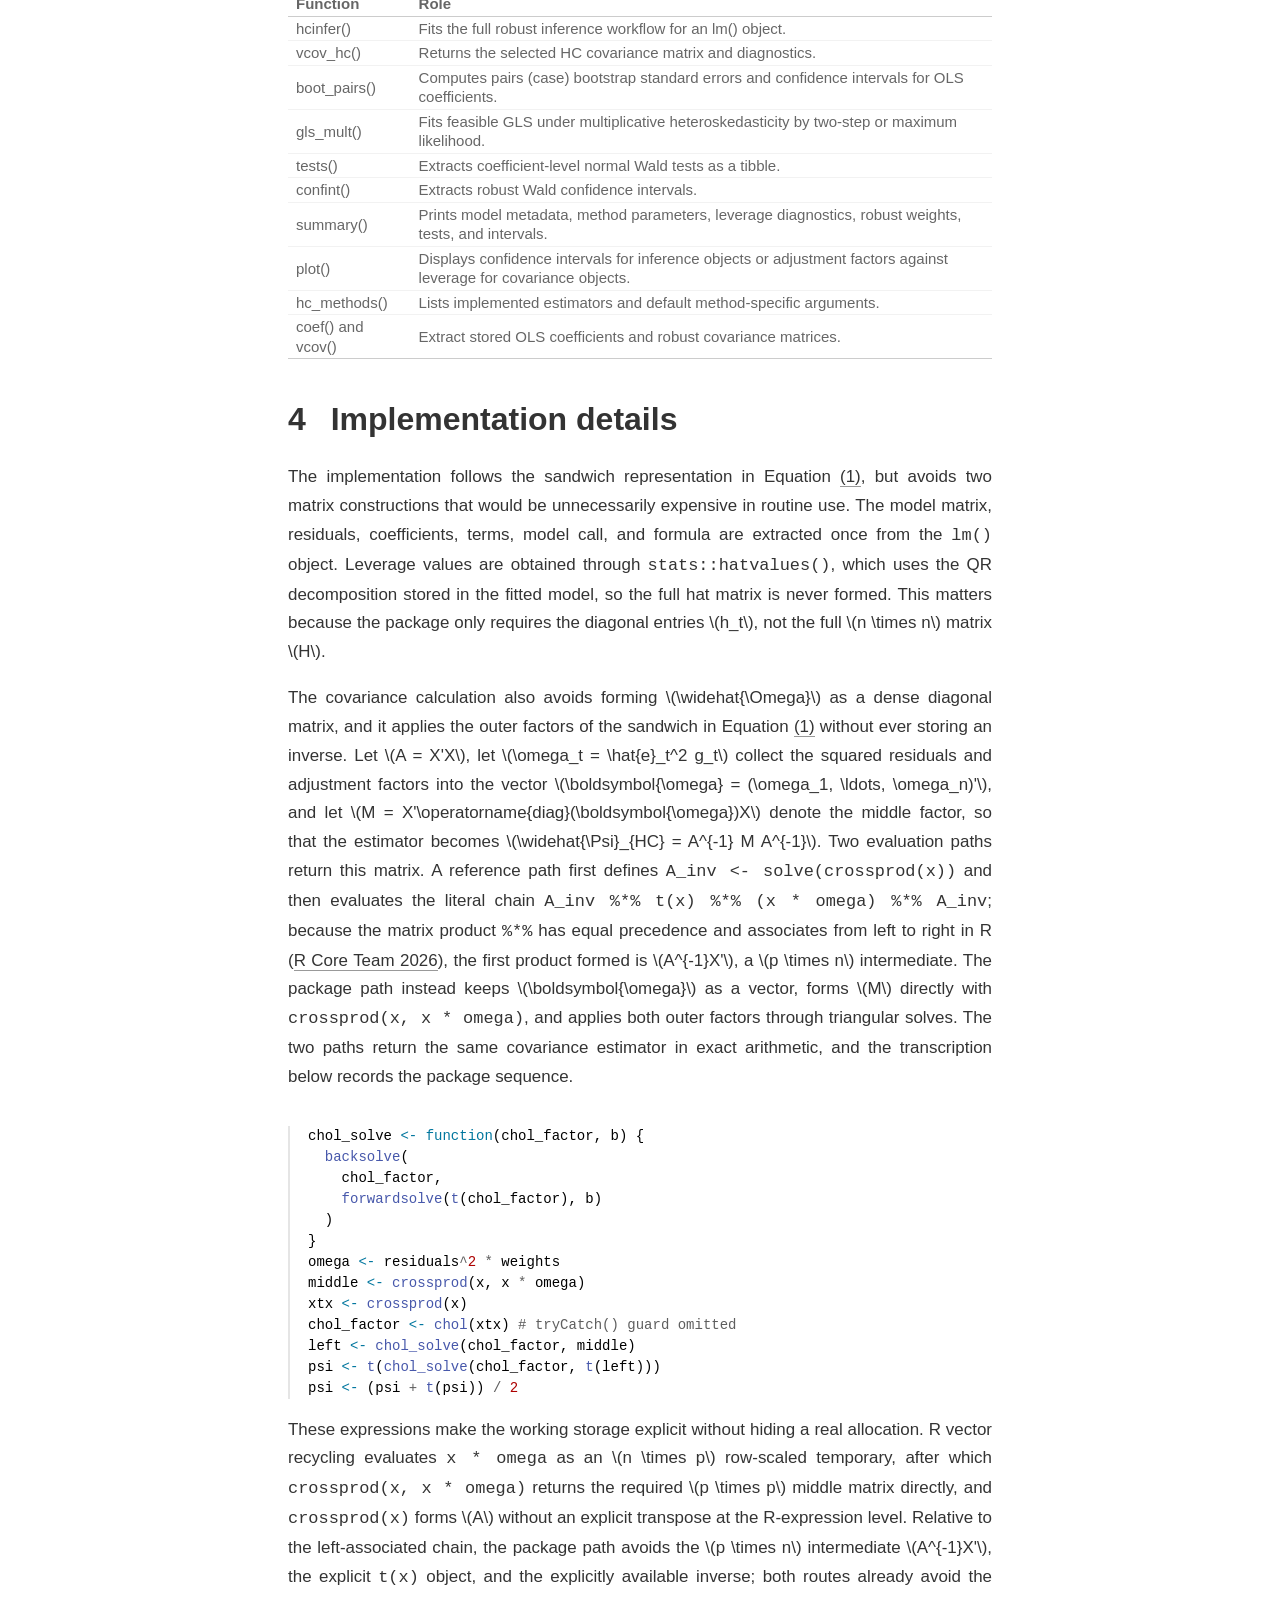
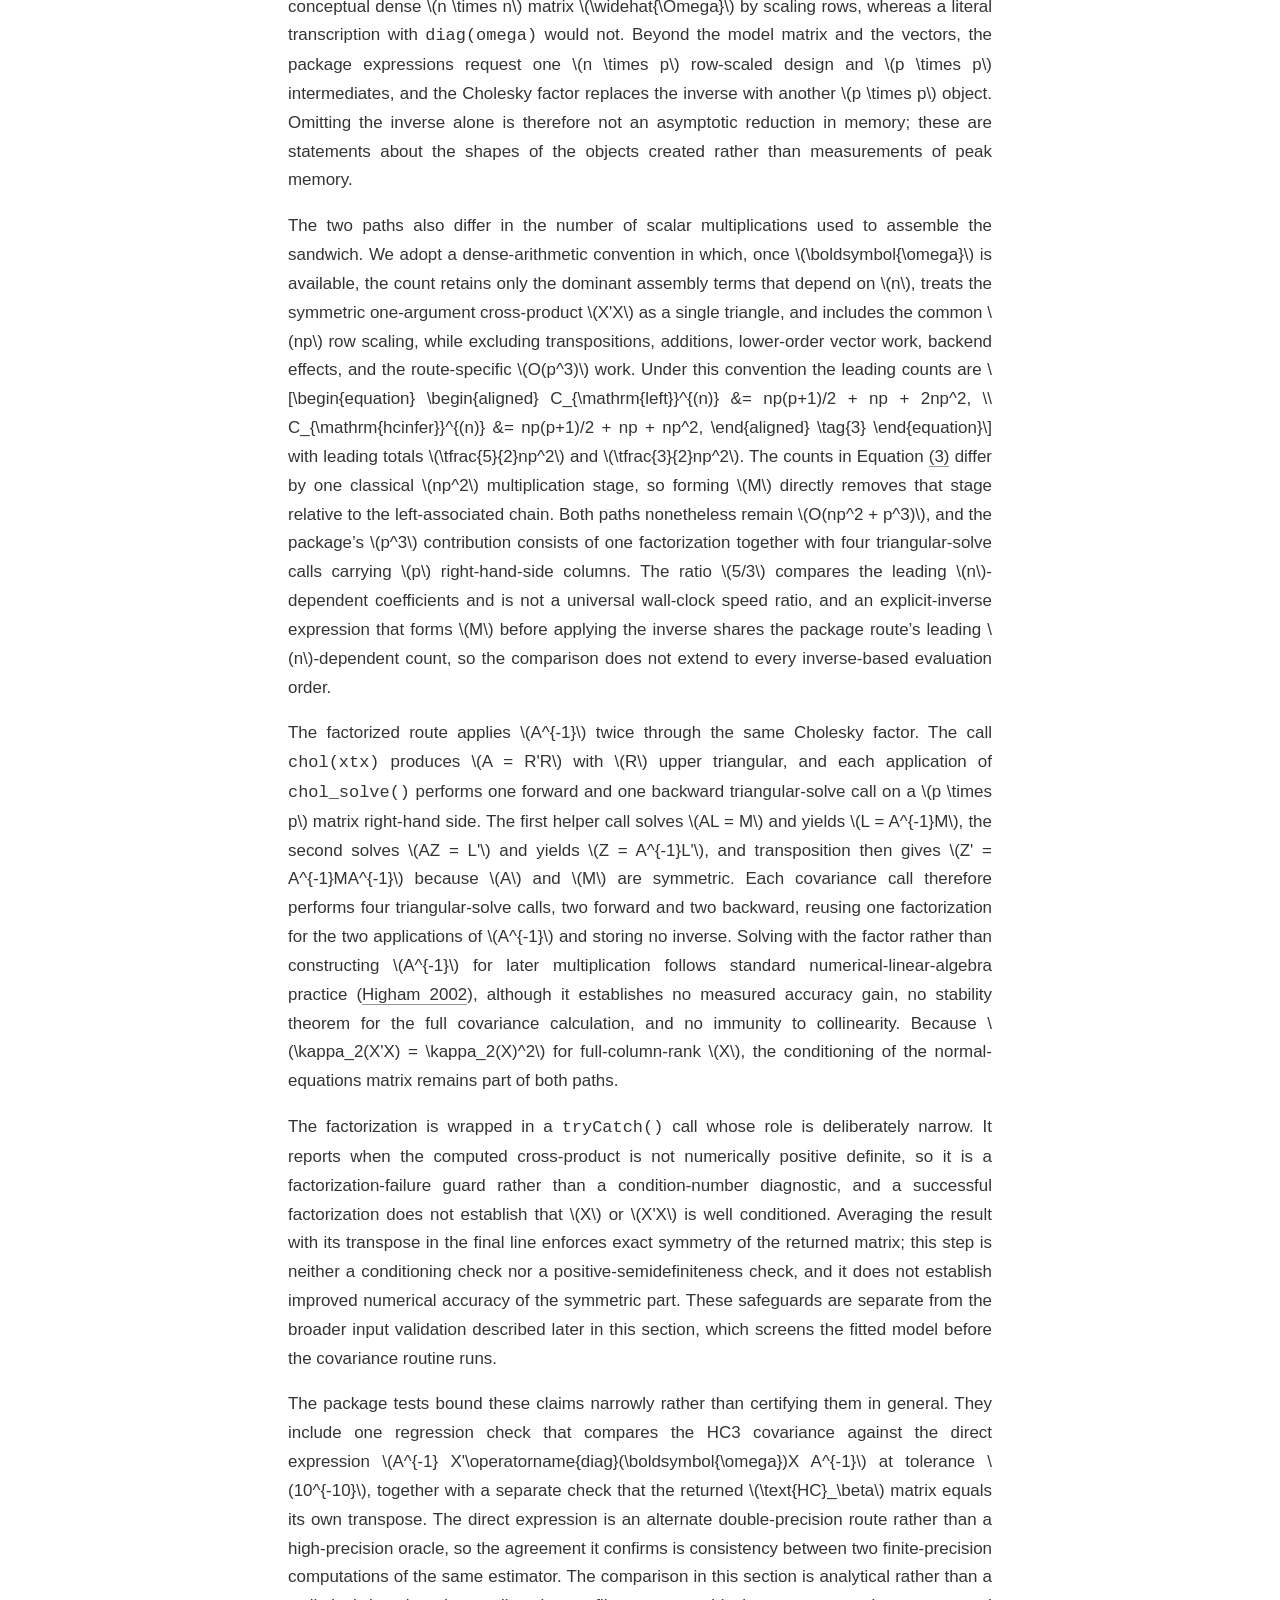
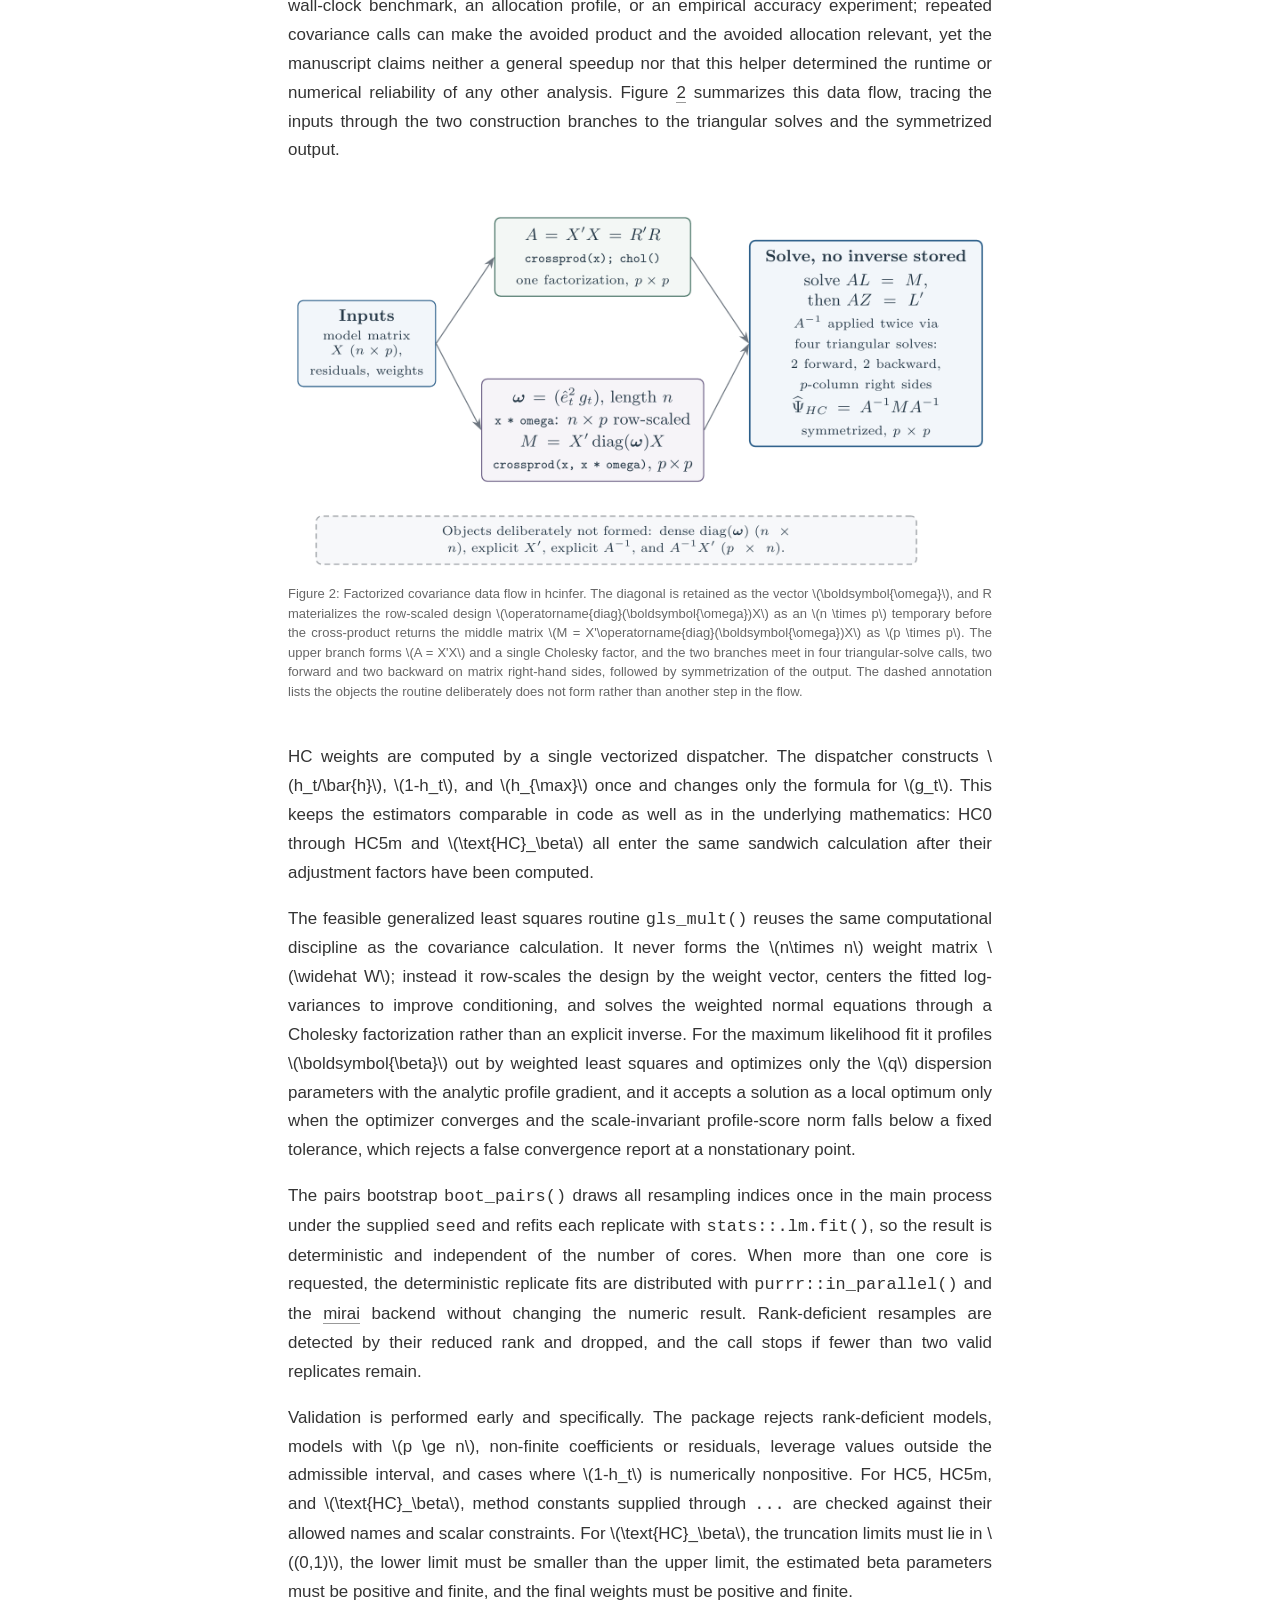
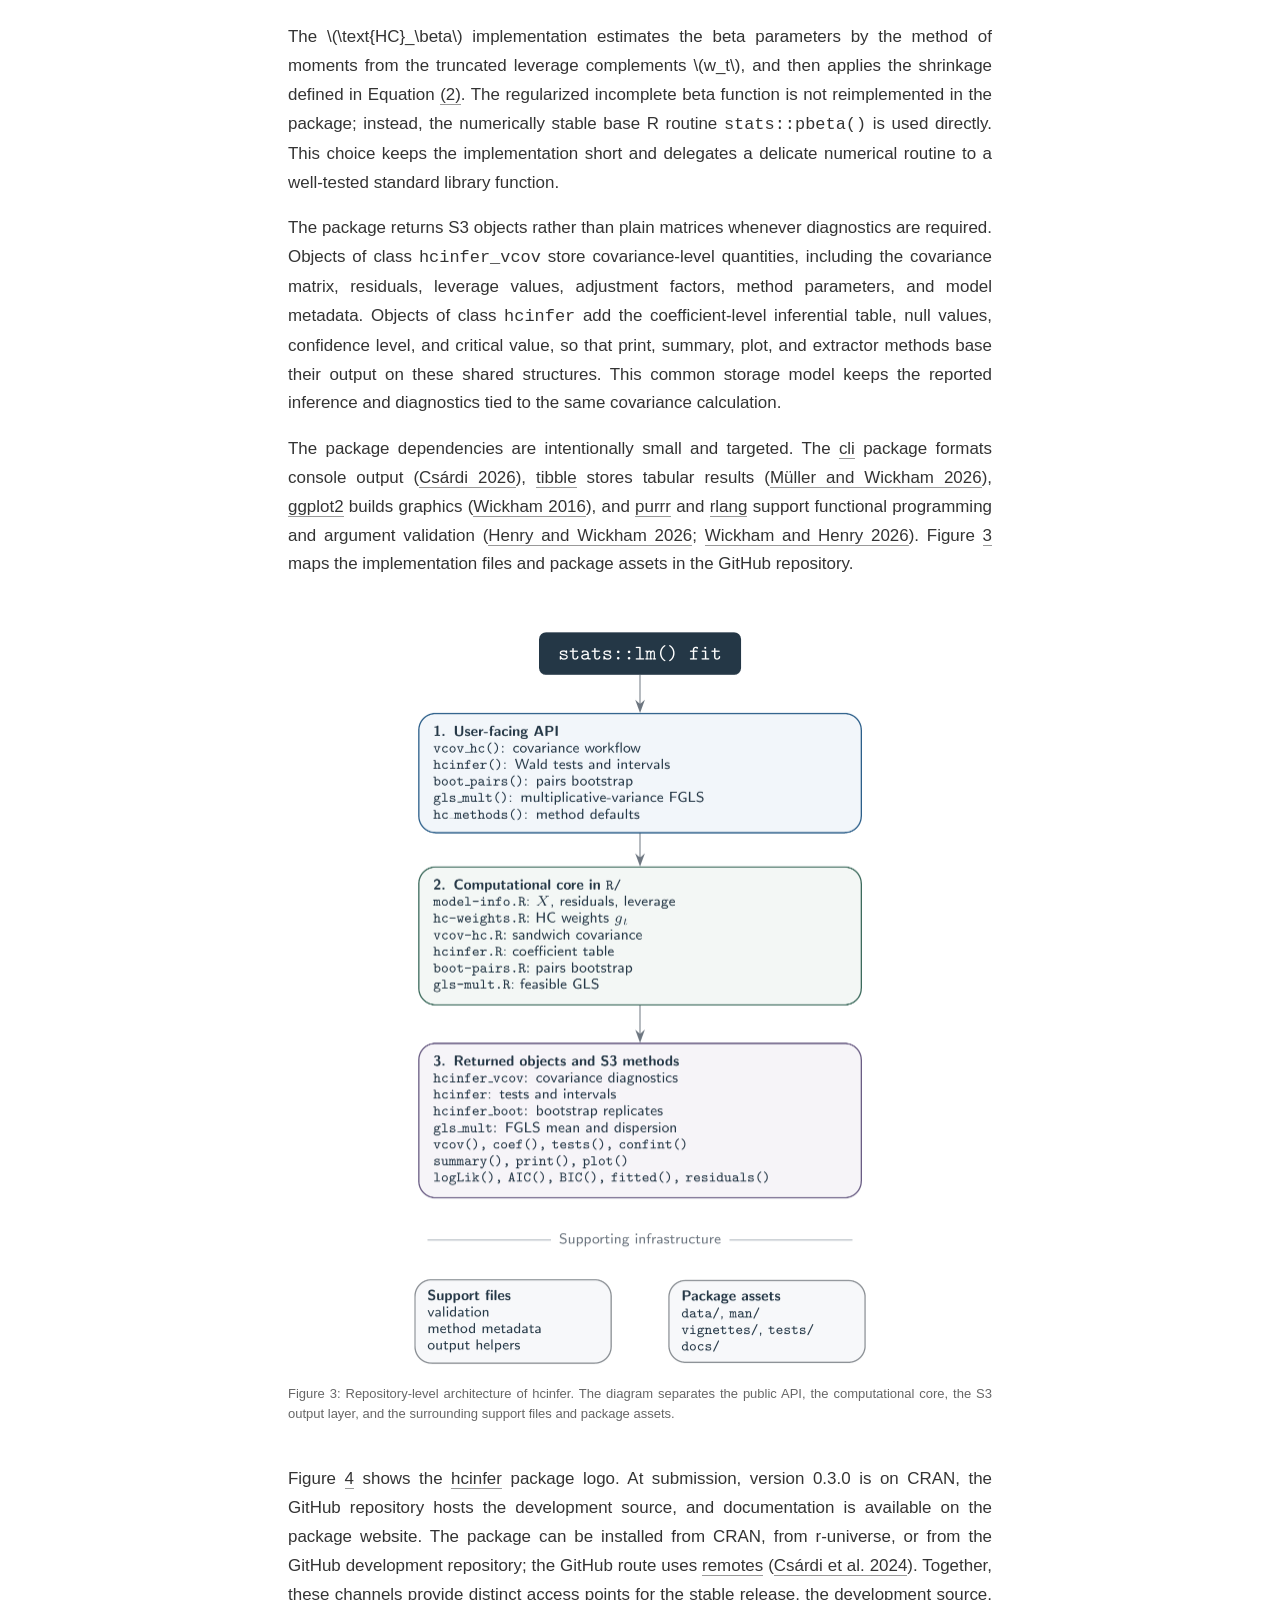
